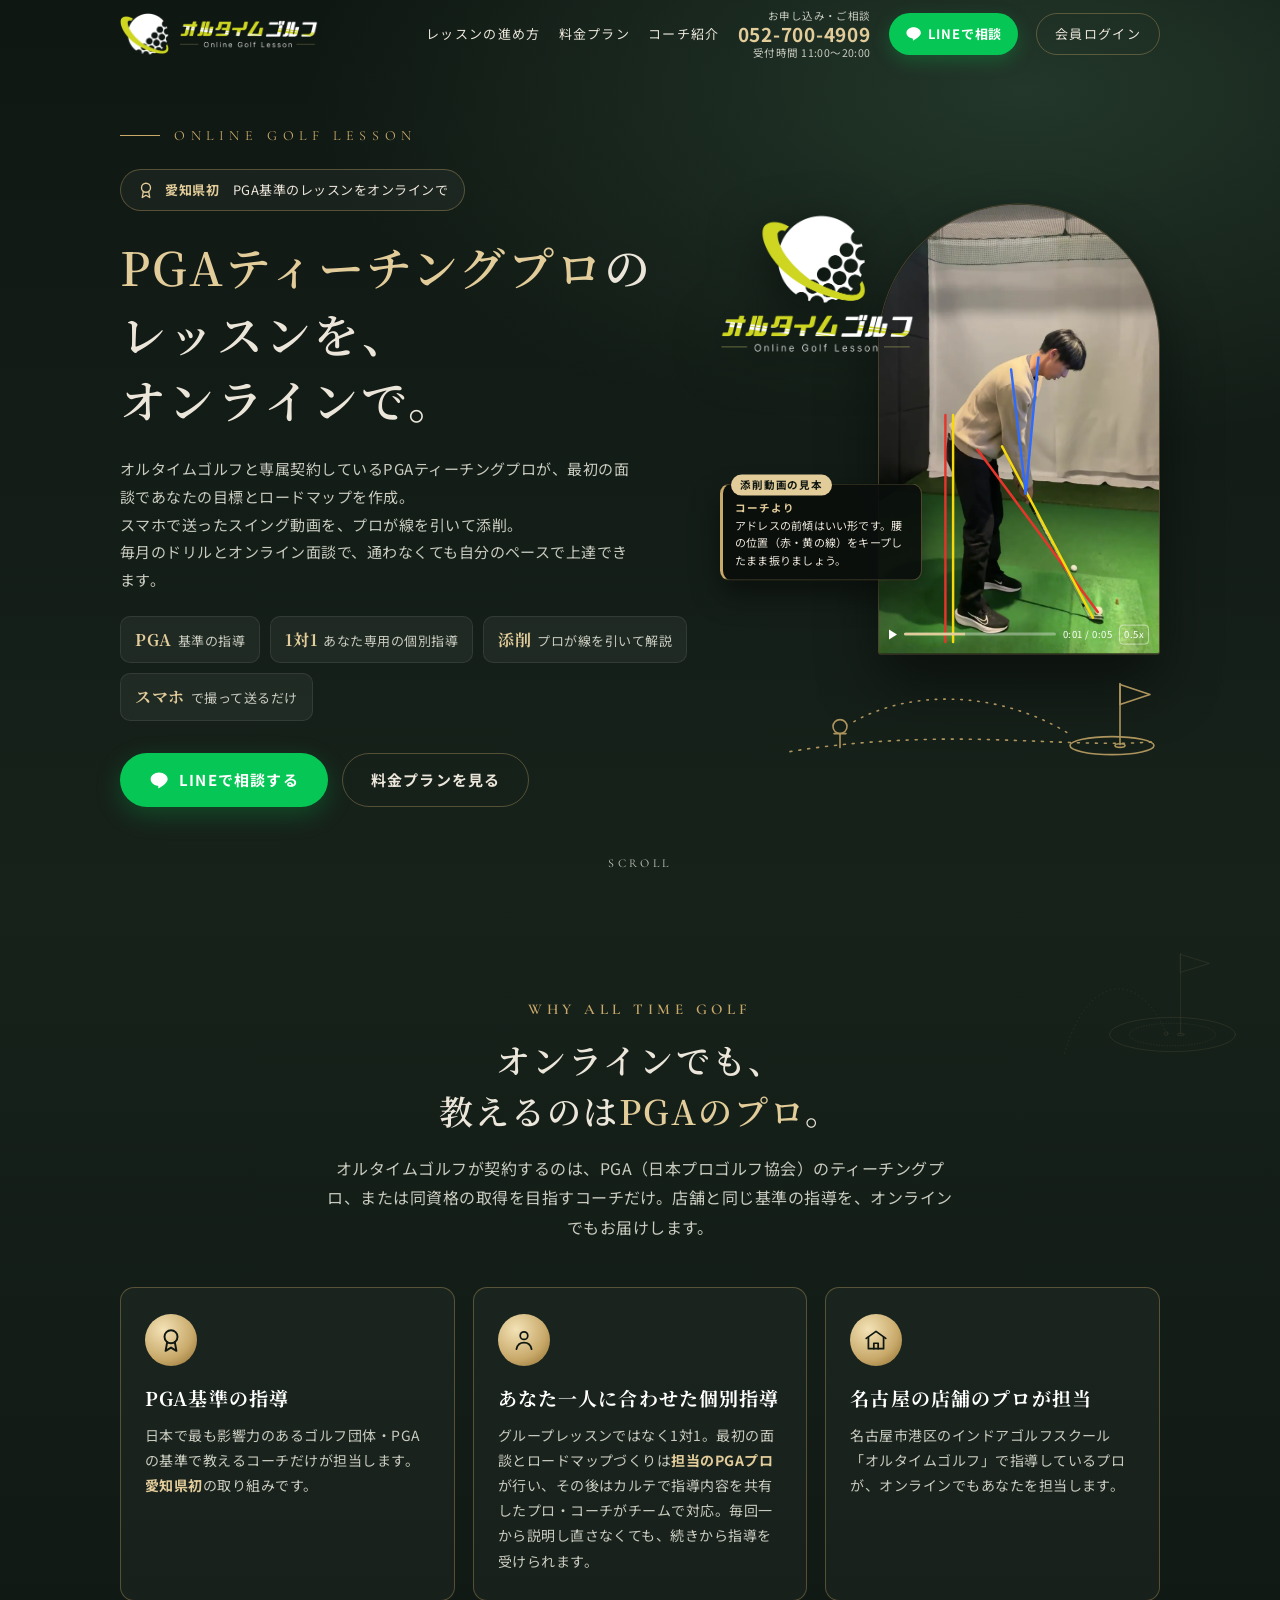
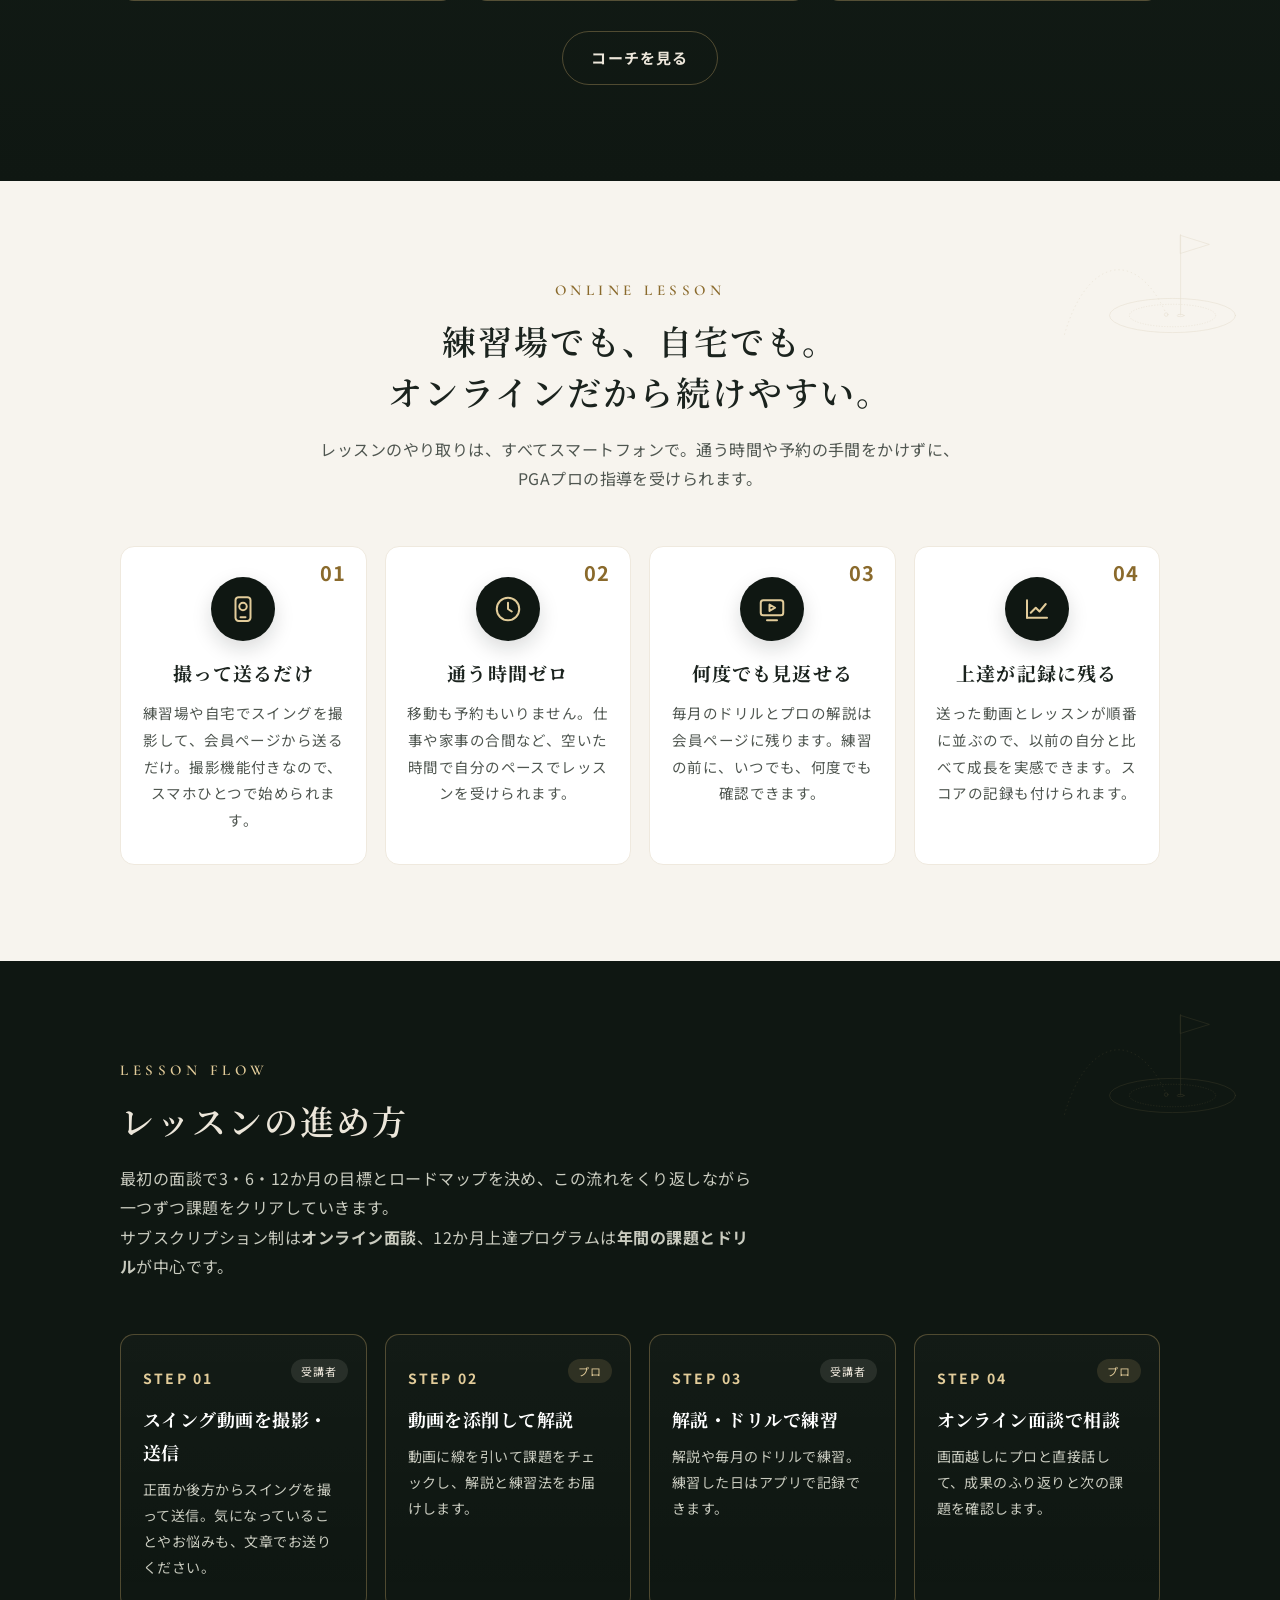
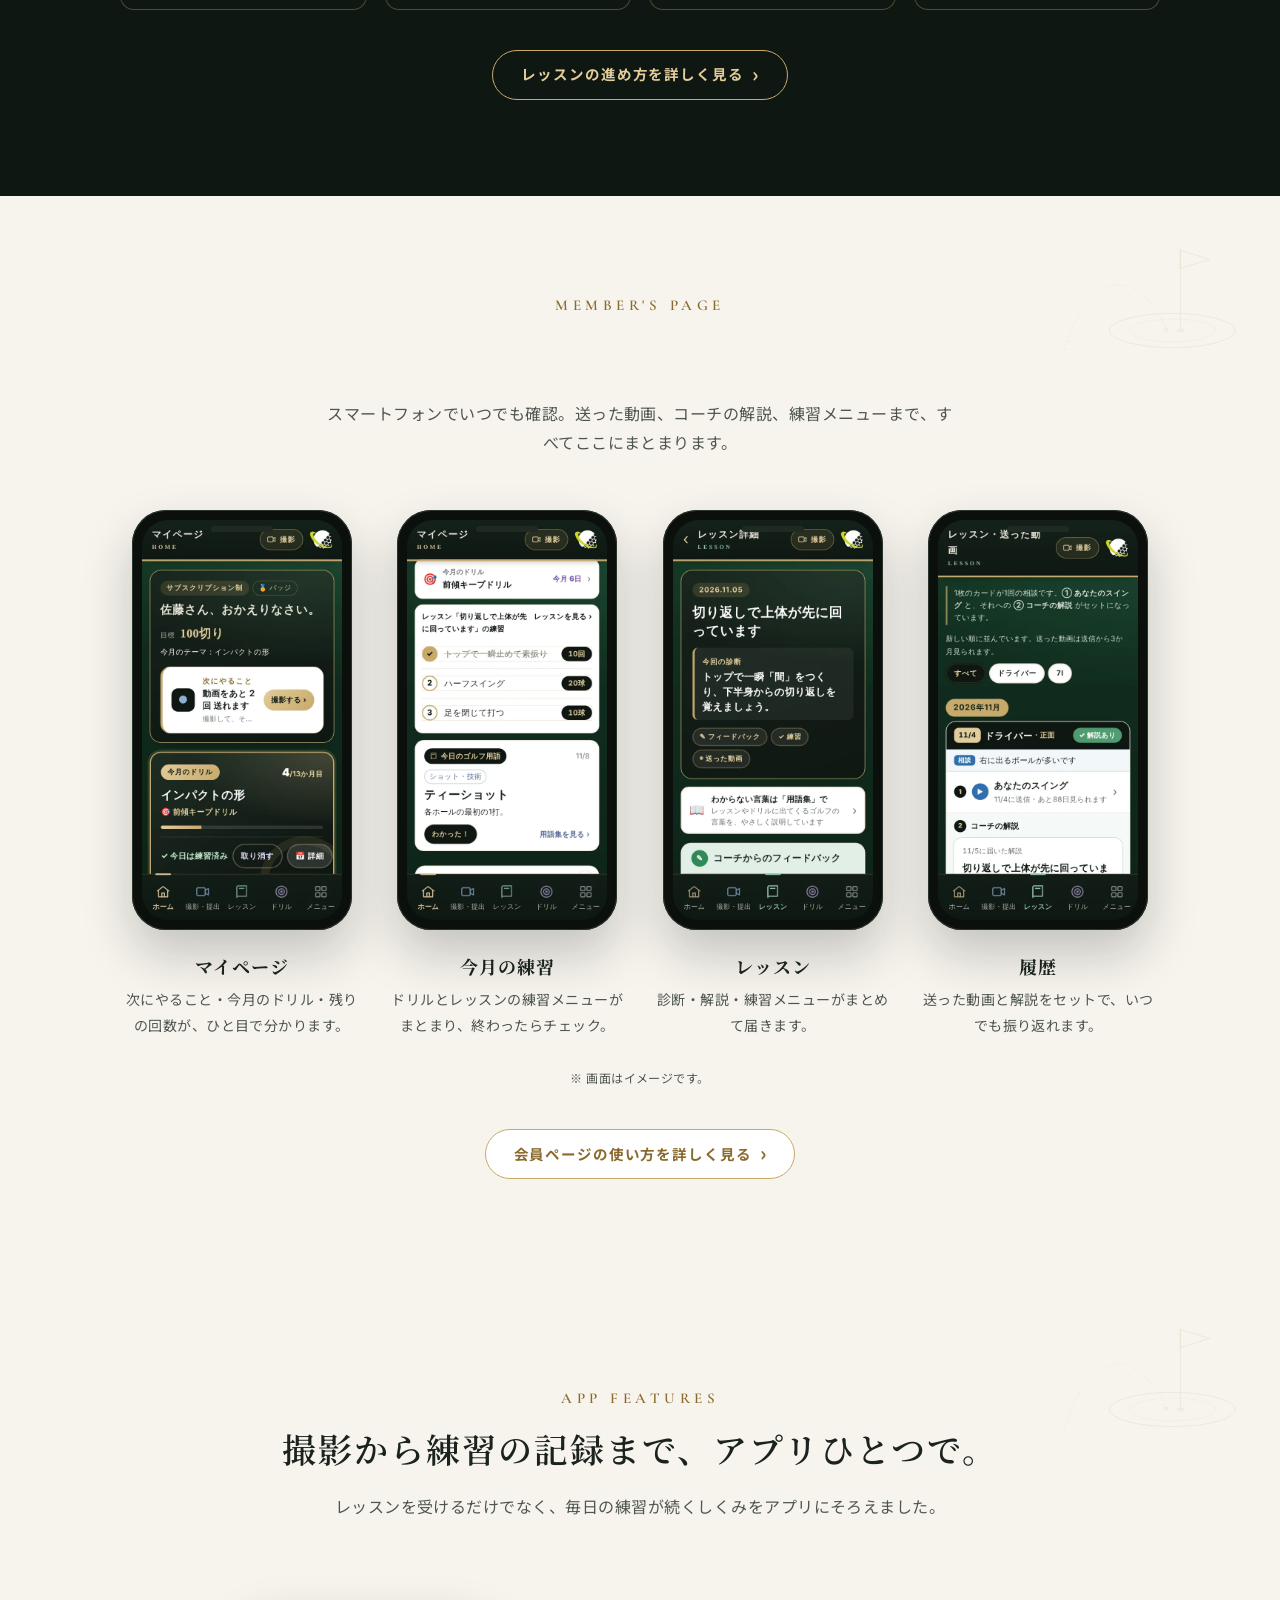
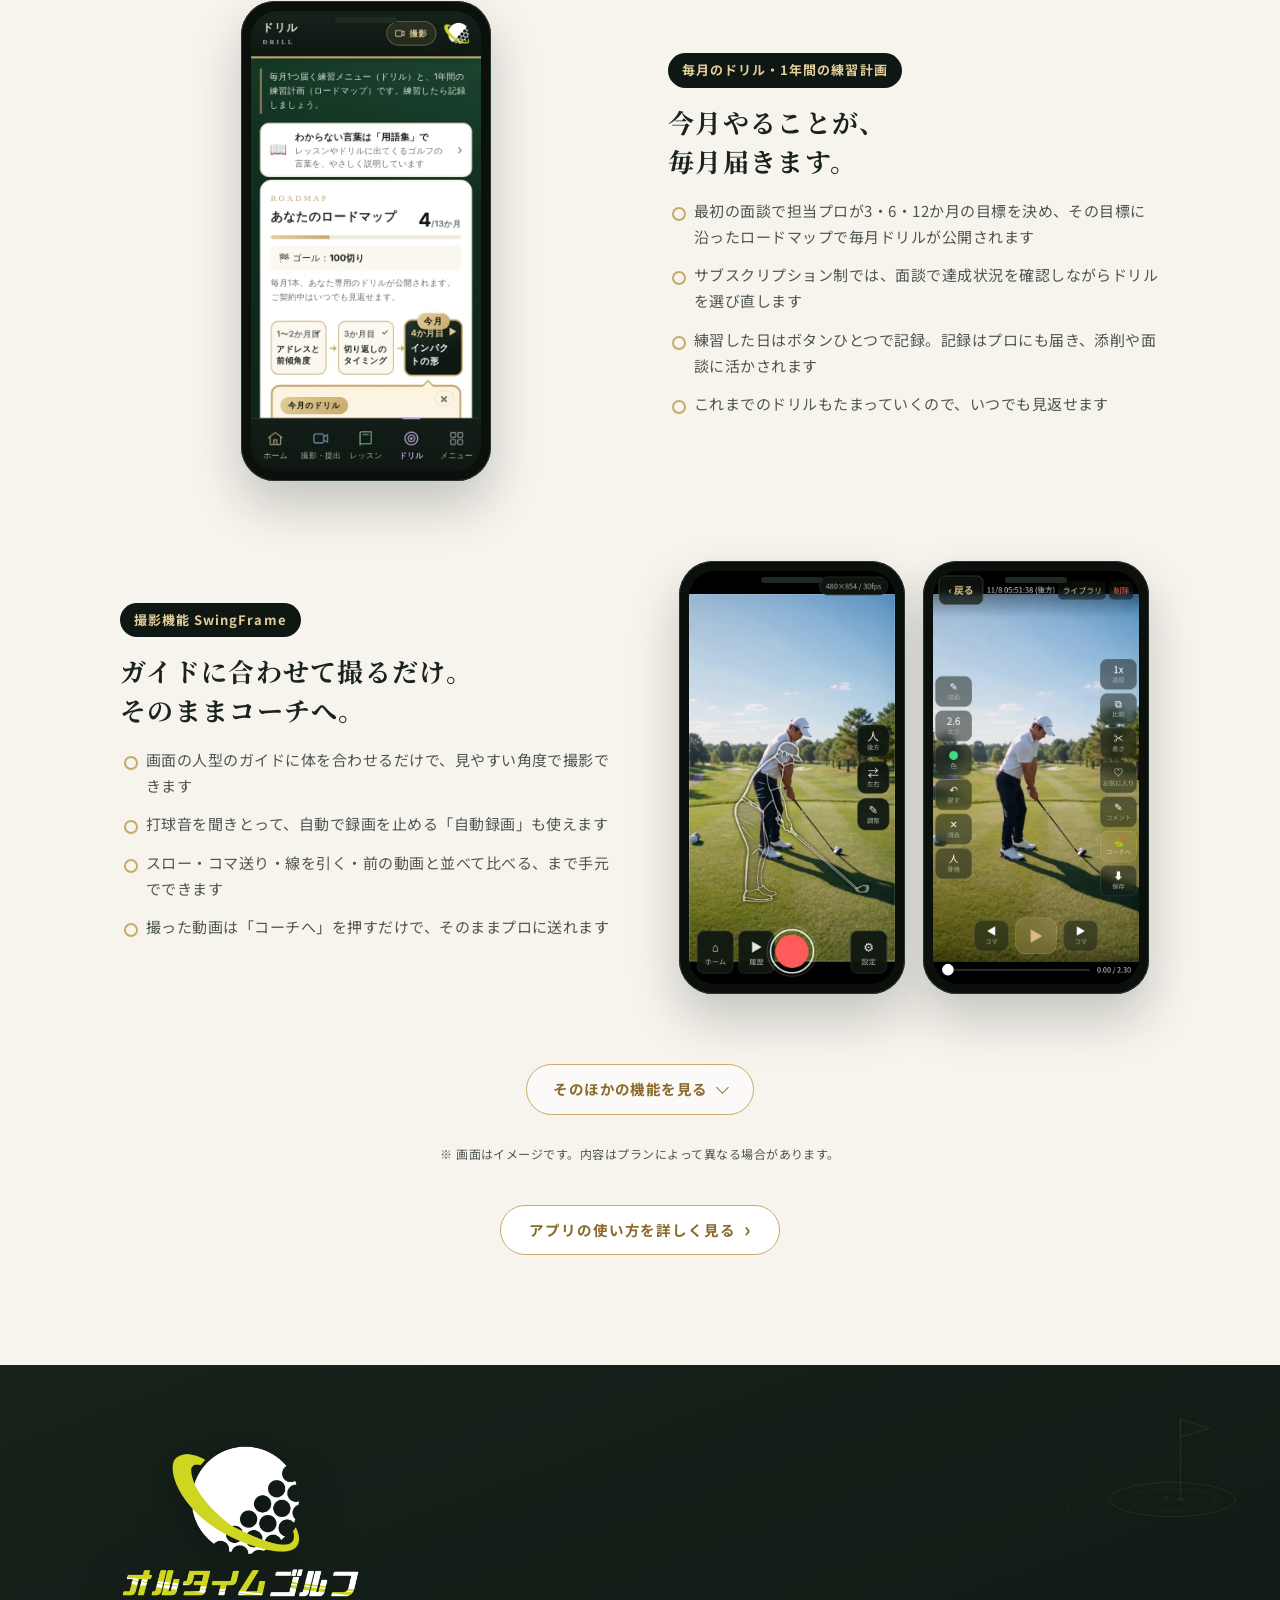
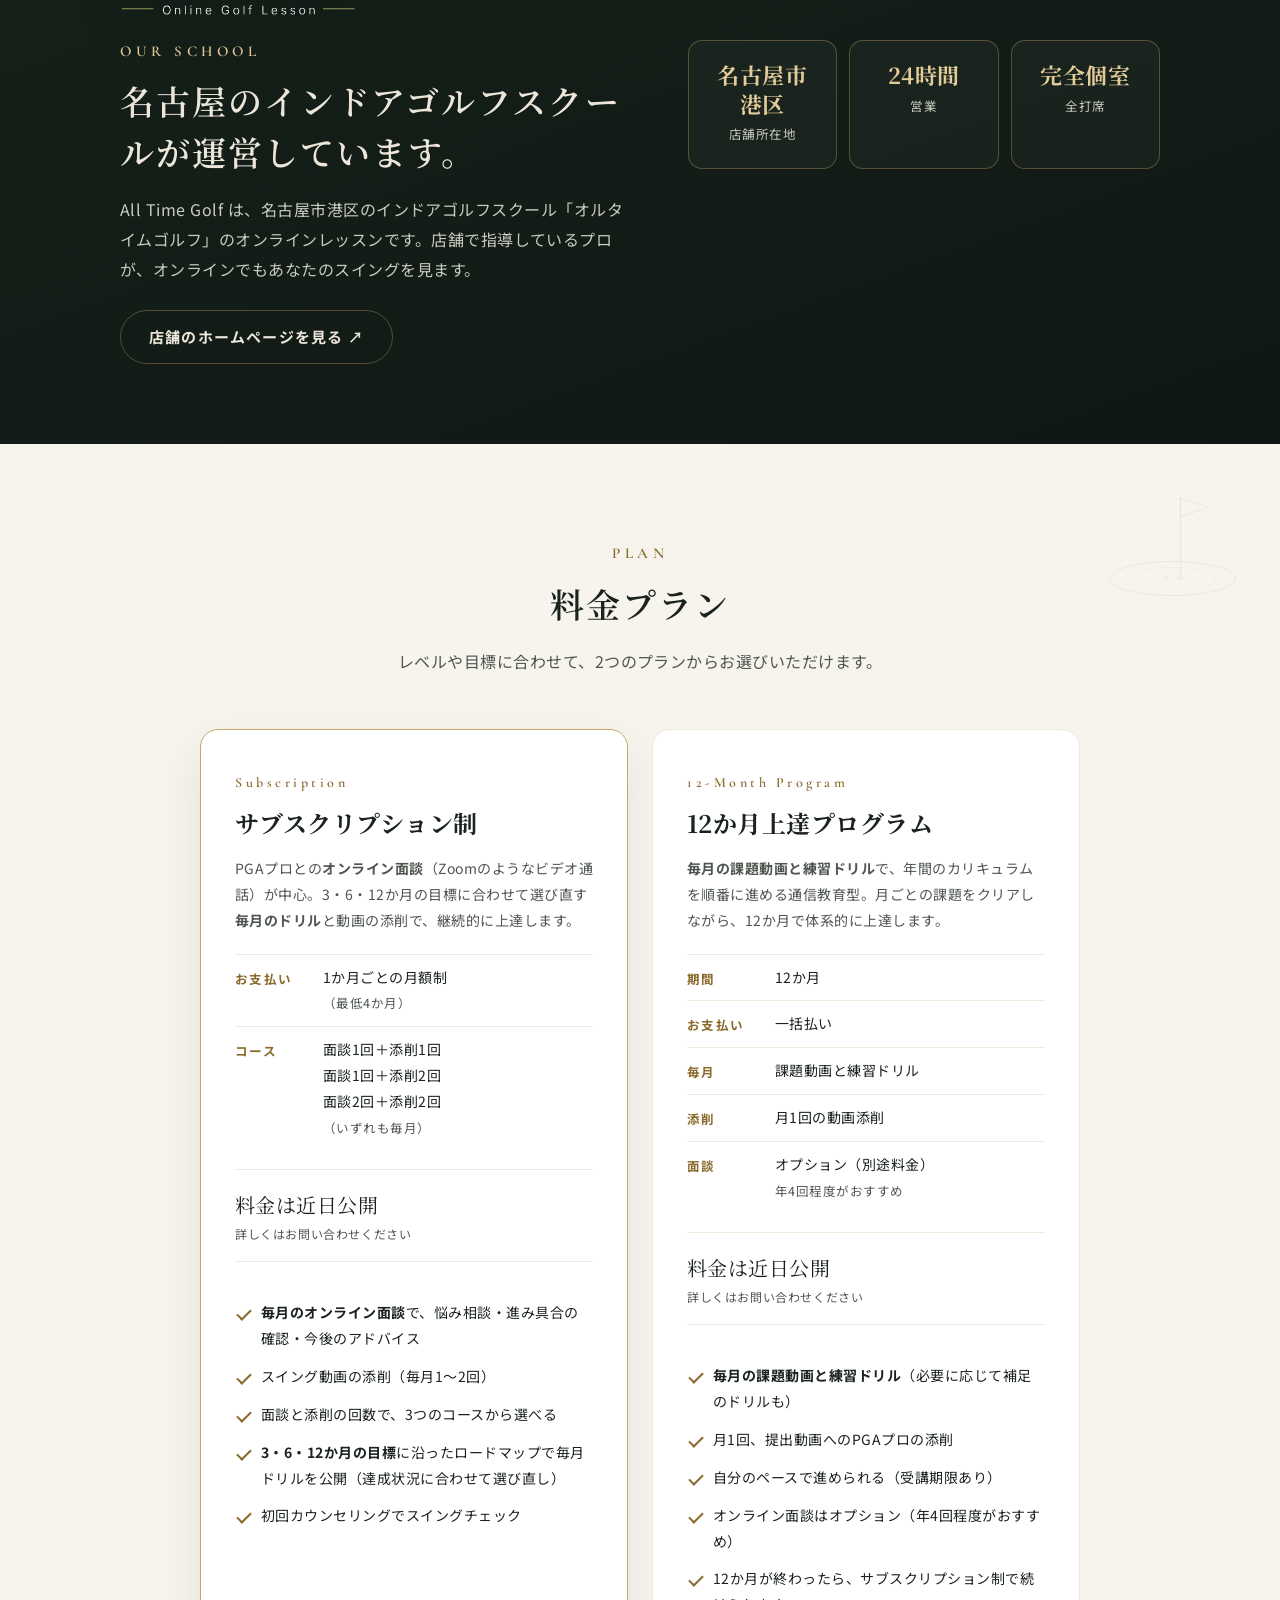
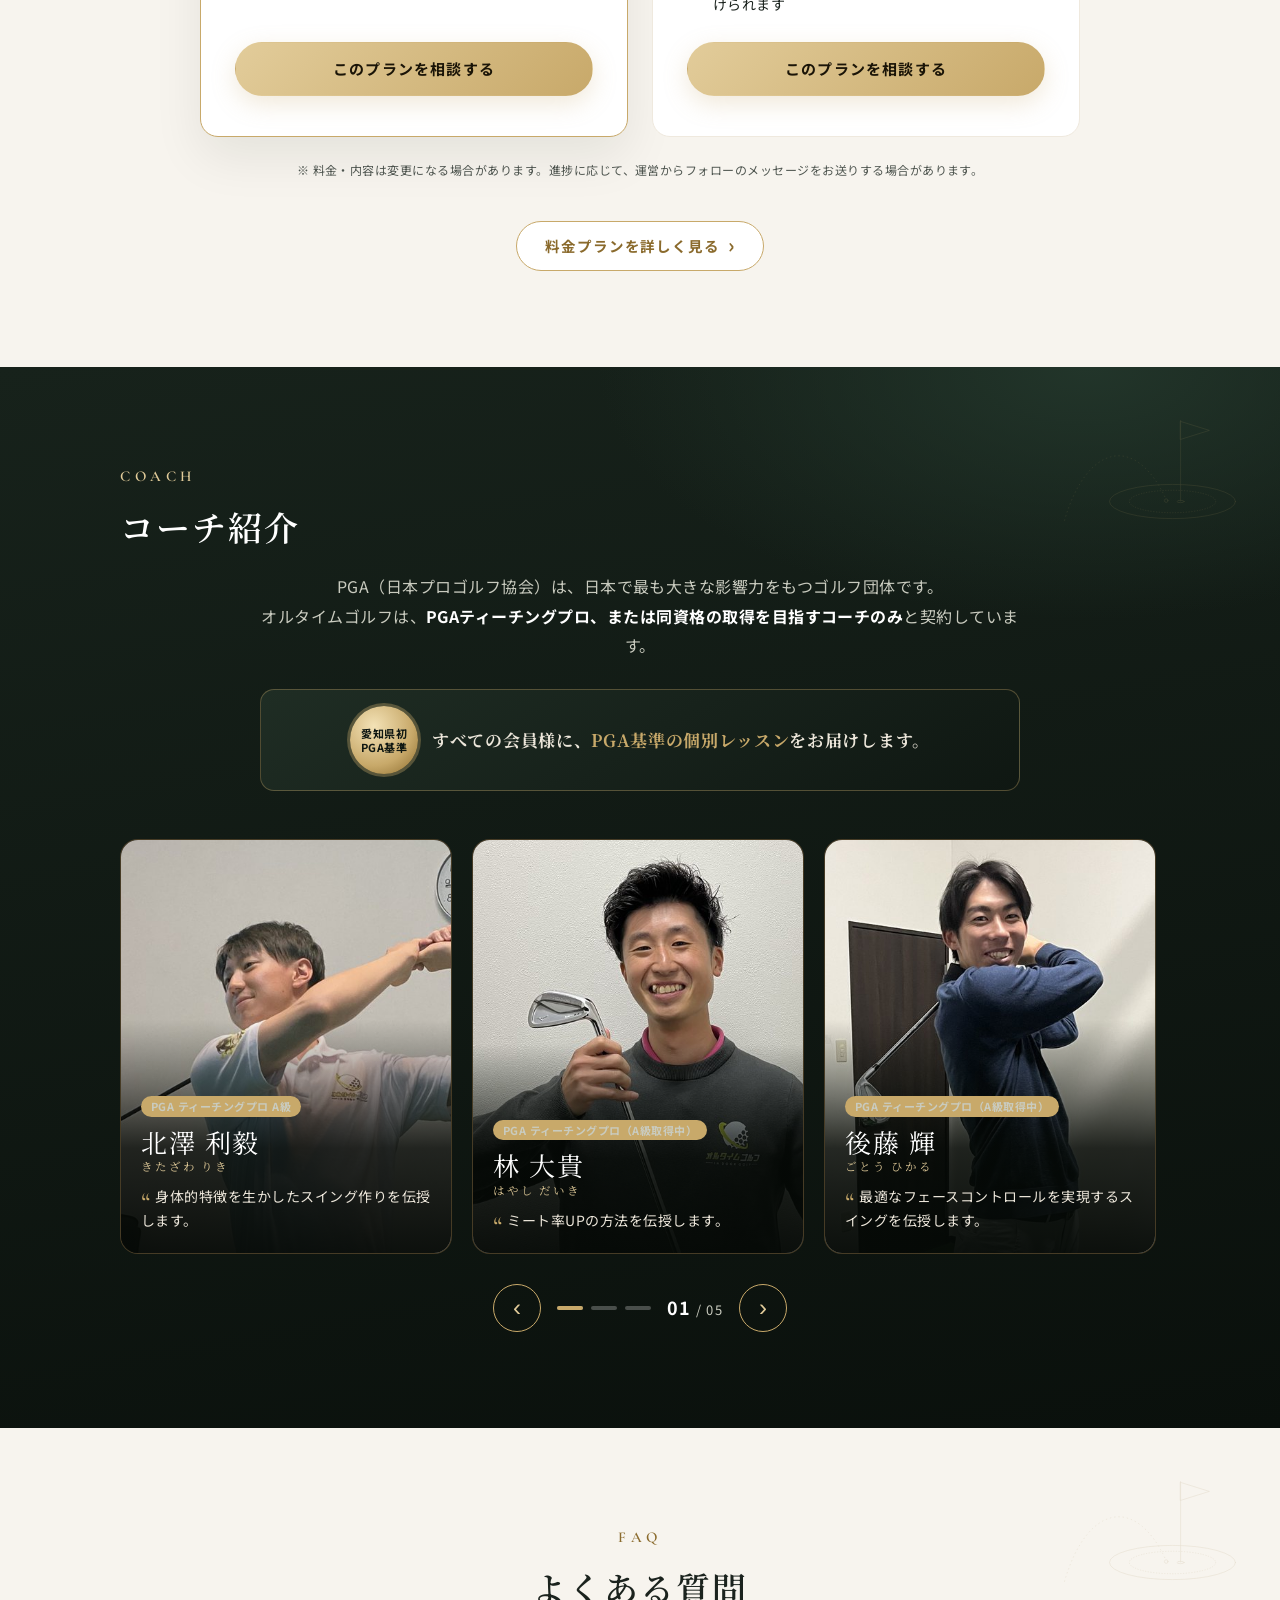
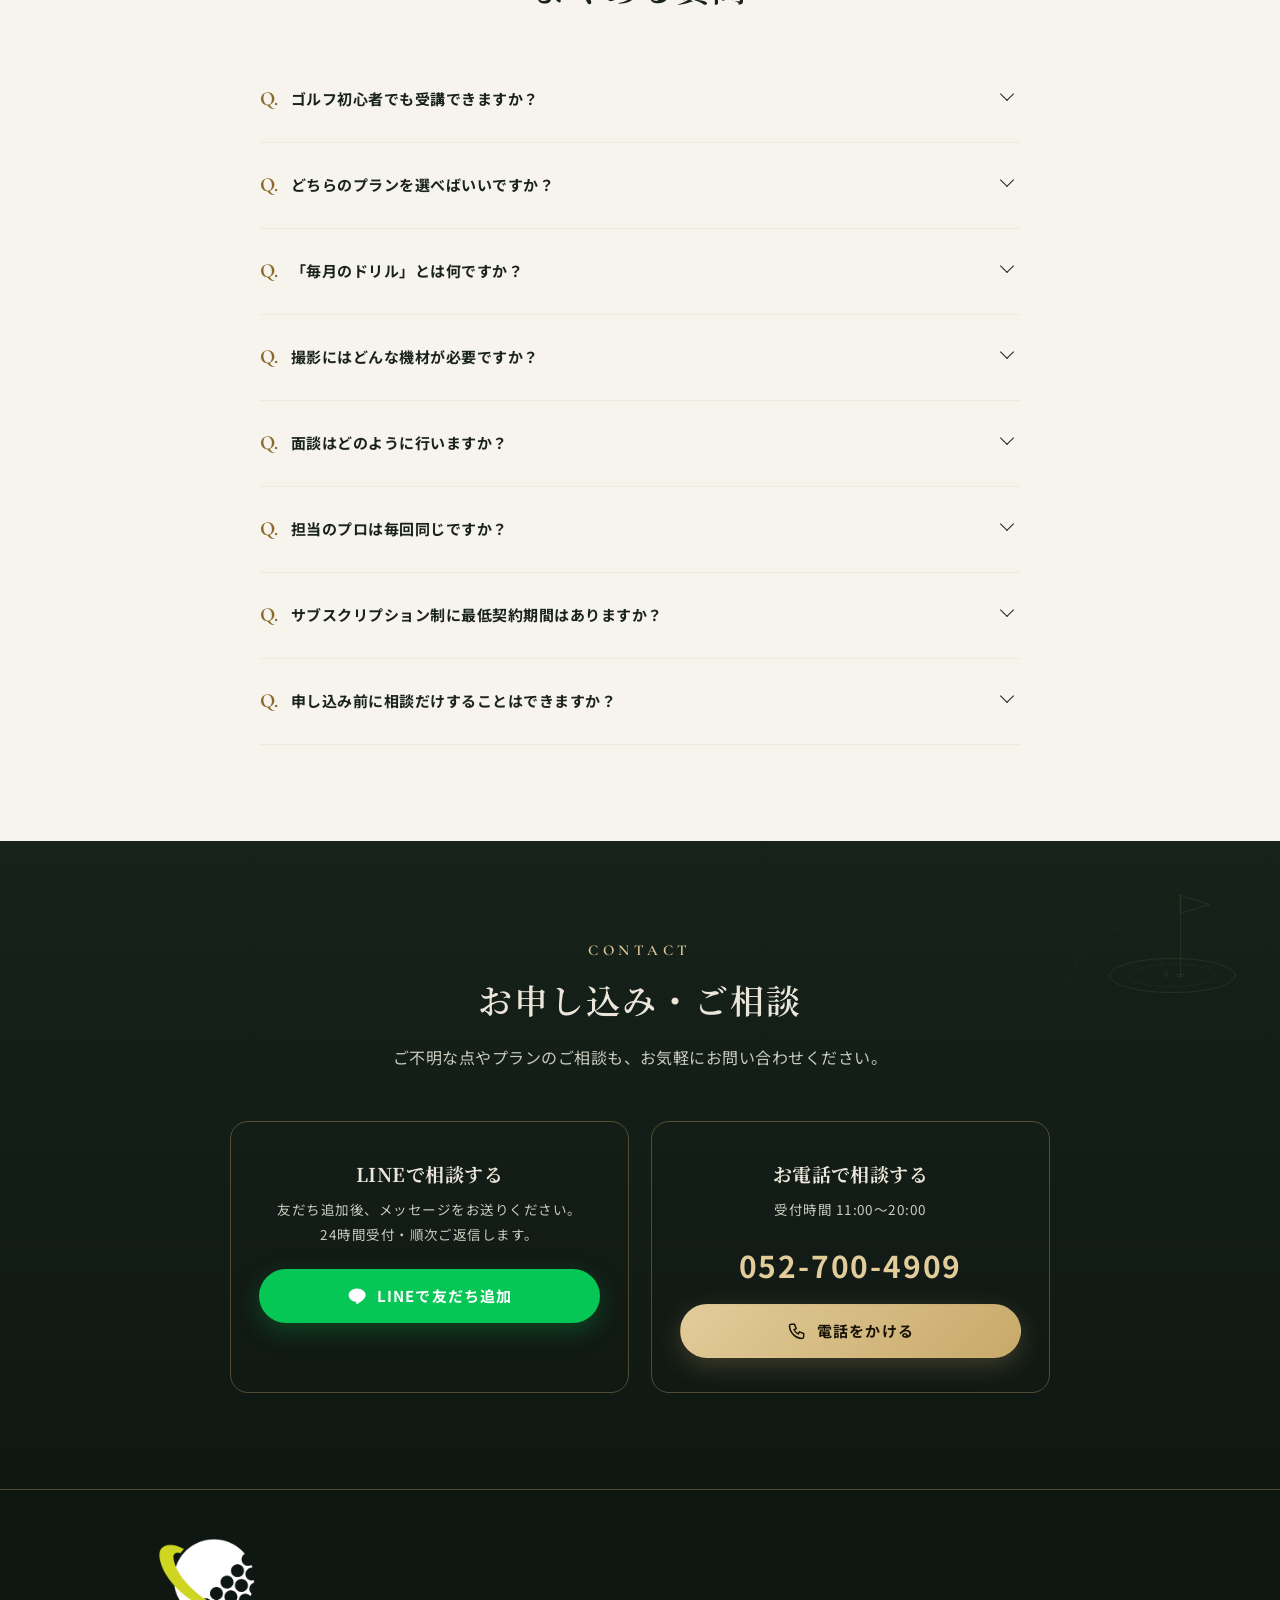
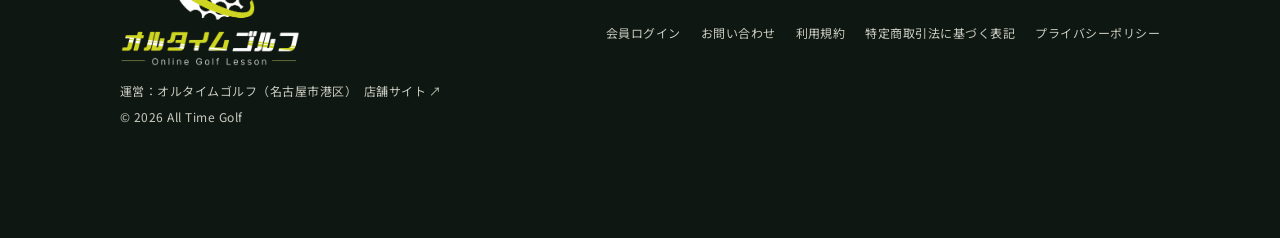
==== index.html @ e52e962e "送った動画のお気に入り（3つまで・自動削除しない）、プランの回数の設定画面、ホームページを検索結果に出さない設定 - お気に入り：送った動画の詳細から ☆／★。3つ埋まっているときは外す動画を選んで入" ====
<!doctype html>
<html lang="ja">
<head>
<meta charset="utf-8">
<meta name="viewport" content="width=device-width,initial-scale=1">
<!-- 正式公開までは検索結果に出さない（リンクを知っている人だけが見られる状態）。公開するときはこの行を消す -->
<meta name="robots" content="noindex,nofollow">
<title>All Time Golf（オルタイムゴルフ）｜オンラインゴルフレッスン</title>
<meta name="description" content="All Time Golf（オルタイムゴルフ）は、スマホで送ったスイング動画をPGAプロが添削。オンライン面談や毎月のドリルで上達できるオンラインゴルフレッスンです。">
<meta property="og:title" content="All Time Golf（オルタイムゴルフ）">
<meta property="og:description" content="PGAティーチングプロのレッスンを、オンラインで。愛知県初・PGA基準のオンラインゴルフレッスン。">
<meta property="og:image" content="assets/logo.png">
<link rel="icon" type="image/png" href="assets/logo-mark.png">
<meta property="og:type" content="website">
<meta name="theme-color" content="#0f1712">
<link rel="preconnect" href="https://fonts.googleapis.com">
<link rel="preconnect" href="https://fonts.gstatic.com" crossorigin>
<link href="https://fonts.googleapis.com/css2?family=Cormorant+Garamond:wght@500;600&family=Noto+Sans+JP:wght@400;500;700&family=Noto+Serif+JP:wght@500;600&display=swap" rel="stylesheet">
<link rel="stylesheet" href="assets/site.css">
</head>
<body>

<header class="header" id="header">
  <div class="wrap">
    <a href="#top" class="logo" aria-label="オルタイムゴルフ トップへ"><img class="mark" src="assets/logo-mark.png" width="200" height="170" alt=""><img class="word" src="assets/logo-word.png" width="640" height="129" alt="オルタイムゴルフ"></a>
    <nav class="nav" aria-label="メインメニュー">
      <a href="#flow">レッスンの進め方</a>
      <a href="#plan">料金プラン</a>
      <a href="#coach">コーチ紹介</a>
      <a class="h-tel" data-tel href="tel:0527004909"><small>お申し込み・ご相談</small><b data-tel-text>052-700-4909</b><small data-hours>受付時間 11:00〜20:00</small></a>
      <a class="h-line" data-line href="https://lin.ee/ssvLEAZ" target="_blank" rel="noopener"><svg viewBox="0 0 24 24" fill="currentColor" aria-hidden="true"><path d="M12 3C6.5 3 2 6.6 2 11c0 3.9 3.5 7.2 8.3 7.9.3.1.8.2.9.5.1.3.1.7 0 1l-.1.9c0 .3-.2 1 .9.5s6-3.5 8.2-6.1c1.5-1.6 2.2-3.2 2.2-4.8C22.4 6.6 17.9 3 12 3z"/></svg>LINEで相談</a>
      <a href="app/" class="login">会員ログイン</a>
      <button type="button" class="menu-btn" id="menuBtn" aria-expanded="false" aria-controls="drawer" aria-label="メニューを開く">
        <span></span><span></span><span></span>
      </button>
    </nav>
  </div>
</header>

<div class="drawer" id="drawer" aria-hidden="true">
  <nav class="drawer-inner" aria-label="目次">
    <ul class="drawer-links">
      <li><a href="#strength"><small>01</small>オルタイムゴルフの強み</a></li>
      <li><a href="#concept"><small>02</small>オンラインの特徴</a></li>
      <li><a href="#flow"><small>03</small>レッスンの進め方</a></li>
      <li><a href="#members"><small>04</small>会員ページ</a></li>
      <li><a href="#features"><small>05</small>アプリの機能</a></li>
      <li><a href="#school"><small>06</small>運営スクール</a></li>
      <li><a href="#plan"><small>07</small>料金プラン</a></li>
      <li><a href="#coach"><small>08</small>コーチ紹介</a></li>
      <li><a href="#faq"><small>09</small>よくある質問</a></li>
      <li><a href="#contact"><small>10</small>お申し込み・ご相談</a></li>
    </ul>
    <p class="drawer-sub">GUIDE</p>
    <ul class="drawer-links pages">
      <li><a href="lesson.html"><small>›</small>レッスンとアプリの使い方</a></li>
      <li><a href="plan.html"><small>›</small>料金プランの詳細</a></li>
    </ul>
    <div class="drawer-actions">
      <a class="btn btn-line" data-line href="https://lin.ee/ssvLEAZ" target="_blank" rel="noopener">LINEで相談する</a>
      <a class="btn btn-gold" data-tel href="tel:0527004909">電話する（11:00〜20:00）</a>
      <a class="btn btn-ghost" href="app/">会員ログイン</a>
    </div>
  </nav>
</div>

<main id="top">
  <!-- ヒーロー -->
  <section class="hero">
    <div class="hero-visual">
      <figure class="hv-card">
        <img src="assets/sample-swing.webp" width="800" height="1280" alt="添削動画の見本。後方から撮ったアドレスの写真に、腰の位置・シャフトとボールの線・腕の形を示す赤・黄・青の線が引かれている">
        <svg class="hv-lines" viewBox="0 0 800 1280" aria-hidden="true" fill="none" stroke-width="7" stroke-linecap="round">
          <line x1="190" y1="600" x2="190" y2="1250" stroke="#e8352b"/>
          <line x1="212" y1="600" x2="212" y2="1250" stroke="#f5d90a"/>
          <line x1="626" y1="1164" x2="282" y2="700" stroke="#e8352b"/>
          <line x1="612" y1="1180" x2="352" y2="690" stroke="#f5d90a"/>
          <line x1="378" y1="470" x2="420" y2="826" stroke="#2f6bff"/>
          <line x1="456" y1="436" x2="420" y2="826" stroke="#2f6bff"/>
        </svg>
        <div class="hv-bar" aria-hidden="true"><i class="hv-play"></i><span class="hv-track"><span></span></span><span class="hv-time">0:01 / 0:05</span><span class="hv-speed">0.5x</span></div>
      </figure>
      <div class="hv-note"><span class="hv-tag">添削動画の見本</span><b>コーチより</b>アドレスの前傾はいい形です。腰の位置（赤・黄の線）をキープしたまま振りましょう。</div>
      <img class="hv-logo" src="assets/logo.png" width="880" height="626" alt="オルタイムゴルフ Online Golf Lesson">
      <svg class="hv-art" viewBox="0 0 440 560" aria-hidden="true" fill="none" stroke="currentColor" stroke-width="1.6" stroke-linecap="round" stroke-linejoin="round">
        <path d="M70 548c60-10 130-14 200-12s120 6 166 2" stroke-dasharray="2 7"/>
        <path d="M120 544v-14M114 530h12"/><circle cx="120" cy="523" r="7"/>
        <path d="M134 518C190 486 280 486 352 532" stroke-dasharray="1.5 7"/>
        <ellipse cx="392" cy="542" rx="42" ry="9"/><ellipse cx="400" cy="542" rx="5" ry="1.8"/>
        <path d="M400 541V480"/><path d="M400 481l30 10-30 10z"/>
      </svg>
    </div>
    <div class="wrap">
      <div class="brand-line">ONLINE GOLF LESSON</div>
      <p class="operated"><svg viewBox="0 0 24 24" fill="none" stroke="currentColor" stroke-width="1.8" stroke-linecap="round" stroke-linejoin="round" aria-hidden="true"><circle cx="12" cy="9" r="6"/><path d="M8.5 13.8 7 22l5-3 5 3-1.5-8.2"/></svg><span><b>愛知県初</b>　PGA基準のレッスンをオンラインで</span></p>
      <h1><em>PGAティーチングプロ</em>の<br>レッスンを、<br>オンラインで。</h1>
      <p>オルタイムゴルフと専属契約しているPGAティーチングプロが、最初の面談であなたの目標とロードマップを作成。<br>スマホで送ったスイング動画を、プロが線を引いて添削。<br>毎月のドリルとオンライン面談で、通わなくても自分のペースで上達できます。</p>
      <ul class="hero-points">
        <li><b>PGA</b><span>基準の指導</span></li>
        <li><b>1対1</b><span>あなた専用の個別指導</span></li>
        <li><b>添削</b><span>プロが線を引いて解説</span></li>
        <li><b>スマホ</b><span>で撮って送るだけ</span></li>
      </ul>
      <div class="actions">
        <a class="btn btn-line" data-line href="https://lin.ee/ssvLEAZ" target="_blank" rel="noopener">
          <svg viewBox="0 0 24 24" fill="currentColor" aria-hidden="true"><path d="M12 3C6.5 3 2 6.6 2 11c0 3.9 3.5 7.2 8.3 7.9.3.1.8.2.9.5.1.3.1.7 0 1l-.1.9c0 .3-.2 1 .9.5s6-3.5 8.2-6.1c1.5-1.6 2.2-3.2 2.2-4.8C22.4 6.6 17.9 3 12 3z"/></svg>
          LINEで相談する
        </a>
        <a class="btn btn-ghost" href="#plan">料金プランを見る</a>
      </div>
    </div>
    <a class="scroll-cue" href="#strength">SCROLL</a>
  </section>

  <!-- 強み -->
  <section class="strength" id="strength">
    <div class="wrap">
      <div class="center">
        <p class="eyebrow reveal">Why All Time Golf</p>
        <h2 class="h2 reveal">オンラインでも、<br>教えるのは<em>PGAのプロ</em>。</h2>
        <p class="lead reveal">オルタイムゴルフが契約するのは、PGA（日本プロゴルフ協会）のティーチングプロ、または同資格の取得を目指すコーチだけ。店舗と同じ基準の指導を、オンラインでもお届けします。</p>
      </div>
      <div class="strengths">
        <div class="strength-item reveal"><span class="s-ic"><svg viewBox="0 0 24 24" fill="none" stroke="currentColor" stroke-width="1.8" stroke-linecap="round" stroke-linejoin="round" aria-hidden="true"><circle cx="12" cy="9" r="6"/><path d="M8.5 13.8 7 22l5-3 5 3-1.5-8.2"/></svg></span><b>PGA基準の指導</b><p>日本で最も影響力のあるゴルフ団体・PGAの基準で教えるコーチだけが担当します。<em>愛知県初</em>の取り組みです。</p></div>
        <div class="strength-item reveal"><span class="s-ic"><svg viewBox="0 0 24 24" fill="none" stroke="currentColor" stroke-width="1.6" stroke-linecap="round" stroke-linejoin="round" aria-hidden="true"><circle cx="12" cy="8" r="3.5"/><path d="M5 20.5c.8-3.8 3.6-6 7-6s6.2 2.2 7 6"/></svg></span><b>あなた一人に合わせた個別指導</b><p>グループレッスンではなく1対1。最初の面談とロードマップづくりは<em>担当のPGAプロ</em>が行い、その後はカルテで指導内容を共有したプロ・コーチがチームで対応。毎回一から説明し直さなくても、続きから指導を受けられます。</p></div>
        <div class="strength-item reveal"><span class="s-ic"><svg viewBox="0 0 24 24" fill="none" stroke="currentColor" stroke-width="1.6" stroke-linecap="round" stroke-linejoin="round" aria-hidden="true"><path d="M3 10.5 12 4l9 6.5"/><path d="M5 9.5V20h14V9.5"/><path d="M10 20v-5h4v5"/></svg></span><b>名古屋の店舗のプロが担当</b><p>名古屋市港区のインドアゴルフスクール「オルタイムゴルフ」で指導しているプロが、オンラインでもあなたを担当します。</p></div>
      </div>
      <p class="center reveal" style="margin:30px 0 0"><a class="btn btn-ghost" href="#coach">コーチを見る</a></p>
    </div>
  </section>

  <!-- 特徴（オンラインの良さ） -->
  <section class="concept" id="concept">
    <div class="wrap center">
      <p class="eyebrow reveal">Online Lesson</p>
      <h2 class="h2 reveal">練習場でも、自宅でも。<br>オンラインだから続けやすい。</h2>
      <p class="lead reveal">レッスンのやり取りは、すべてスマートフォンで。通う時間や予約の手間をかけずに、PGAプロの指導を受けられます。</p>
      <div class="features four">
        <div class="feature reveal"><div class="num">01</div><div class="ico"><svg viewBox="0 0 24 24" fill="none" stroke="currentColor" stroke-width="1.6" stroke-linecap="round" stroke-linejoin="round" aria-hidden="true"><rect x="6" y="2.5" width="12" height="19" rx="2.5"/><circle cx="12" cy="10" r="3"/><path d="M10 18.5h4"/></svg></div><h3>撮って送るだけ</h3><p>練習場や自宅でスイングを撮影して、会員ページから送るだけ。撮影機能付きなので、スマホひとつで始められます。</p></div>
        <div class="feature reveal"><div class="num">02</div><div class="ico"><svg viewBox="0 0 24 24" fill="none" stroke="currentColor" stroke-width="1.6" stroke-linecap="round" stroke-linejoin="round" aria-hidden="true"><circle cx="12" cy="12" r="9"/><path d="M12 7v5l3 2"/></svg></div><h3>通う時間ゼロ</h3><p>移動も予約もいりません。仕事や家事の合間など、空いた時間で自分のペースでレッスンを受けられます。</p></div>
        <div class="feature reveal"><div class="num">03</div><div class="ico"><svg viewBox="0 0 24 24" fill="none" stroke="currentColor" stroke-width="1.6" stroke-linecap="round" stroke-linejoin="round" aria-hidden="true"><rect x="3" y="5" width="18" height="12" rx="2"/><path d="M10 8.5v5l4.5-2.5z"/><path d="M8 21h8"/></svg></div><h3>何度でも見返せる</h3><p>毎月のドリルとプロの解説は会員ページに残ります。練習の前に、いつでも、何度でも確認できます。</p></div>
        <div class="feature reveal"><div class="num">04</div><div class="ico"><svg viewBox="0 0 24 24" fill="none" stroke="currentColor" stroke-width="1.6" stroke-linecap="round" stroke-linejoin="round" aria-hidden="true"><path d="M4 19V5"/><path d="M4 19h16"/><path d="m7 15 4-4 3 3 5-6"/></svg></div><h3>上達が記録に残る</h3><p>送った動画とレッスンが順番に並ぶので、以前の自分と比べて成長を実感できます。スコアの記録も付けられます。</p></div>
      </div>
    </div>
  </section>

  <!-- レッスンの流れ -->
  <section class="flow" id="flow">
    <div class="wrap">
      <p class="eyebrow reveal">Lesson Flow</p>
      <h2 class="h2 reveal">レッスンの進め方</h2>
      <p class="lead reveal">最初の面談で3・6・12か月の目標とロードマップを決め、この流れをくり返しながら一つずつ課題をクリアしていきます。<br>サブスクリプション制は<b>オンライン面談</b>、12か月上達プログラムは<b>年間の課題とドリル</b>が中心です。</p>
      <ol class="steps">
        <li class="step reveal"><span class="who you">受講者</span><h3>スイング動画を撮影・送信</h3><p>正面か後方からスイングを撮って送信。気になっていることやお悩みも、文章でお送りください。</p></li>
        <li class="step reveal"><span class="who coach">プロ</span><h3>動画を添削して解説</h3><p>動画に線を引いて課題をチェックし、解説と練習法をお届けします。</p></li>
        <li class="step reveal"><span class="who you">受講者</span><h3>解説・ドリルで練習</h3><p>解説や毎月のドリルで練習。練習した日はアプリで記録できます。</p></li>
        <li class="step reveal"><span class="who coach">プロ</span><h3>オンライン面談で相談</h3><p>画面越しにプロと直接話して、成果のふり返りと次の課題を確認します。</p></li>
      </ol>
      <p class="more reveal"><a class="more-link" href="lesson.html">レッスンの進め方を詳しく見る</a></p>
    </div>
  </section>

  <!-- 会員ページ -->
  <section class="members-preview" id="members">
    <div class="wrap center">
      <p class="eyebrow reveal">Member's Page</p>
      <h2 class="h2 reveal">レッスンは、専用の会員ページに届きます。</h2>
      <p class="lead reveal">スマートフォンでいつでも確認。送った動画、コーチの解説、練習メニューまで、すべてここにまとまります。</p>
      <div class="screens four">
        <figure class="screen">
          <div class="phone"><img src="assets/screens/home.webp" width="540" height="1080" loading="lazy" alt="マイページの画面。次にやること、目標、今月のドリルと練習の記録ボタンが表示されている"></div>
          <figcaption><b>マイページ</b><span>次にやること・今月のドリル・残りの回数が、ひと目で分かります。</span></figcaption>
        </figure>
        <figure class="screen">
          <div class="phone"><img src="assets/screens/practice.webp" width="540" height="1080" loading="lazy" alt="今月の練習の画面。今月のドリルとレッスンの練習メニューがチェックリストで並んでいる"></div>
          <figcaption><b>今月の練習</b><span>ドリルとレッスンの練習メニューがまとまり、終わったらチェック。</span></figcaption>
        </figure>
        <figure class="screen">
          <div class="phone"><img src="assets/screens/lesson.webp" width="540" height="1080" loading="lazy" alt="レッスン詳細の画面。今回の診断と、フィードバック・練習・送った動画へのボタンが表示されている"></div>
          <figcaption><b>レッスン</b><span>診断・解説・練習メニューがまとめて届きます。</span></figcaption>
        </figure>
        <figure class="screen">
          <div class="phone"><img src="assets/screens/history.webp" width="540" height="1080" loading="lazy" alt="レッスンと送った動画の画面。送った動画とその解説が月ごとに並んでいる"></div>
          <figcaption><b>履歴</b><span>送った動画と解説をセットで、いつでも振り返れます。</span></figcaption>
        </figure>
      </div>
      <p class="screens-note">※ 画面はイメージです。</p>
      <p class="more reveal"><a class="more-link" href="lesson.html#lesson-flow">会員ページの使い方を詳しく見る</a></p>
    </div>
  </section>

  <!-- アプリの機能 -->
  <section class="app-features" id="features">
    <div class="wrap">
      <div class="center">
        <p class="eyebrow reveal">App Features</p>
        <h2 class="h2 reveal">撮影から練習の記録まで、<br class="sp">アプリひとつで。</h2>
        <p class="lead reveal">レッスンを受けるだけでなく、毎日の練習が続くしくみをアプリにそろえました。</p>
      </div>

      <div class="af-row reveal">
        <div class="af-shots">
          <div class="phone"><img src="assets/screens/drills.webp" width="540" height="1080" loading="lazy" alt="ドリルの画面。1年間のロードマップと、今月のドリルが表示されている"></div>
        </div>
        <div class="af-text">
          <p class="af-tag">毎月のドリル・1年間の練習計画</p>
          <h3>今月やることが、<br>毎月届きます。</h3>
          <ul class="af-list">
            <li>最初の面談で担当プロが3・6・12か月の目標を決め、その目標に沿ったロードマップで毎月ドリルが公開されます</li>
            <li>サブスクリプション制では、面談で達成状況を確認しながらドリルを選び直します</li>
                        <li>練習した日はボタンひとつで記録。記録はプロにも届き、添削や面談に活かされます</li>
            <li>これまでのドリルもたまっていくので、いつでも見返せます</li>
          </ul>
        </div>
      </div>


      <div class="af-row rev reveal">
        <div class="af-shots">
          <div class="phone"><img src="assets/screens/swingframe.webp" width="540" height="1080" loading="lazy" alt="撮影機能 SwingFrame の撮影画面。人型のガイドに体を合わせて撮影できる"></div>
          <div class="phone"><img src="assets/screens/swingframe-review.webp" width="540" height="1080" loading="lazy" alt="SwingFrame の再生画面。線を引く・速度・比較・コーチへ送るボタンが並んでいる"></div>
        </div>
        <div class="af-text">
          <p class="af-tag">撮影機能 SwingFrame</p>
          <h3>ガイドに合わせて撮るだけ。<br>そのままコーチへ。</h3>
          <ul class="af-list">
            <li>画面の人型のガイドに体を合わせるだけで、見やすい角度で撮影できます</li>
            <li>打球音を聞きとって、自動で録画を止める「自動録画」も使えます</li>
            <li>スロー・コマ送り・線を引く・前の動画と並べて比べる、まで手元でできます</li>
            <li>撮った動画は「コーチへ」を押すだけで、そのままプロに送れます</li>
          </ul>
        </div>
      </div>

      <details class="fold af-fold"><summary class="fold-btn"><span class="fo">そのほかの機能を見る</span><span class="fc">閉じる</span></summary>
      <div class="af-row reveal">
        <div class="af-shots">
          <div class="phone"><img src="assets/screens/calendar.webp" width="540" height="1080" loading="lazy" alt="練習した日のカレンダー。練習した日に印がつき、1か月の練習日数が表示されている"></div>
        </div>
        <div class="af-text">
          <p class="af-tag">練習の記録</p>
          <h3>練習した日が、<br>ひと目で分かる。</h3>
          <ul class="af-list">
            <li>練習したらボタンを押すだけ。カレンダーで1か月分の練習日を確かめられます</li>
            <li>付け忘れた日も、あとから記録できます</li>
            <li>練習の記録はコーチにも届くので、面談やレッスンで活かされます</li>
          </ul>
        </div>
      </div>

      <div class="features four af-more">
        <div class="feature reveal">
          <div class="ico"><svg viewBox="0 0 24 24" fill="none" stroke="currentColor" stroke-width="1.6" stroke-linecap="round" stroke-linejoin="round"><rect x="3" y="5" width="18" height="16" rx="2"/><path d="M16 3v4M8 3v4M3 10h18"/></svg></div>
          <h3>オンライン面談</h3>
          <p>プロとビデオ通話で直接相談。日程はLINEで予約できます（プランにより回数が異なります）。</p>
        </div>
        <div class="feature reveal">
          <div class="ico"><svg viewBox="0 0 24 24" fill="none" stroke="currentColor" stroke-width="1.6" stroke-linecap="round" stroke-linejoin="round"><path d="M4 19.5A2.5 2.5 0 0 1 6.5 17H20"/><path d="M6.5 2H20v20H6.5A2.5 2.5 0 0 1 4 19.5v-15A2.5 2.5 0 0 1 6.5 2z"/></svg></div>
          <h3>用語集</h3>
          <p>レッスンに出てくるゴルフの言葉を、やさしく解説。ルールやマナー、安全のことも調べられます。</p>
        </div>
        <div class="feature reveal">
          <div class="ico"><svg viewBox="0 0 24 24" fill="none" stroke="currentColor" stroke-width="1.6" stroke-linecap="round" stroke-linejoin="round"><path d="M12 20h9"/><path d="M16.5 3.5a2.1 2.1 0 0 1 3 3L7 19l-4 1 1-4z"/></svg></div>
          <h3>メモ</h3>
          <p>練習で気づいたことを書いておけます。ホームにいちばん新しいメモが表示されます。</p>
        </div>
        <div class="feature reveal">
          <div class="ico"><svg viewBox="0 0 24 24" fill="none" stroke="currentColor" stroke-width="1.6" stroke-linecap="round" stroke-linejoin="round"><path d="M4 22V4"/><path d="M4 4h12l-2 4 2 4H4"/></svg></div>
          <h3>スコア記録</h3>
          <p>ラウンドのスコアを記録すると、ベストスコアと平均スコアを自動で計算します。</p>
        </div>
      </div>
      </details>
      <p class="screens-note">※ 画面はイメージです。内容はプランによって異なる場合があります。</p>
      <p class="more reveal"><a class="more-link" href="lesson.html#app">アプリの使い方を詳しく見る</a></p>
    </div>
  </section>

  <!-- 運営スクール -->
  <section class="operator" id="school">
    <div class="wrap operator-grid">
      <div>
        <img class="op-logo reveal" src="assets/logo.png" alt="オルタイムゴルフ Online Golf Lesson" width="880" height="626" loading="lazy">
        <p class="eyebrow reveal">Our School</p>
        <h2 class="h2 reveal">名古屋のインドアゴルフスクールが運営しています。</h2>
        <p class="lead reveal">All Time Golf は、名古屋市港区のインドアゴルフスクール「オルタイムゴルフ」のオンラインレッスンです。店舗で指導しているプロが、オンラインでもあなたのスイングを見ます。</p>
        <a class="btn btn-ghost reveal" href="https://alltime-golf.com/" target="_blank" rel="noopener">店舗のホームページを見る ↗</a>
      </div>
      <ul class="facts reveal">
        <li><b>名古屋市<br>港区</b><span>店舗所在地</span></li>
        <li><b>24時間</b><span>営業</span></li>
        <li><b>完全個室</b><span>全打席</span></li>
      </ul>
    </div>
  </section>

  <!-- 料金プラン -->
  <section id="plan">
    <div class="wrap center">
      <p class="eyebrow reveal">Plan</p>
      <h2 class="h2 reveal">料金プラン</h2>
      <p class="lead reveal">レベルや目標に合わせて、2つのプランからお選びいただけます。</p>
      <div class="plans">
        <div class="plan featured reveal">
          <div class="en">Subscription</div>
          <h3>サブスクリプション制</h3>
          <p class="plan-lead">PGAプロとの<b>オンライン面談</b>（Zoomのようなビデオ通話）が中心。3・6・12か月の目標に合わせて選び直す<b>毎月のドリル</b>と動画の添削で、継続的に上達します。</p>
          <dl class="spec">
            <div><dt>お支払い</dt><dd>1か月ごとの月額制<br><span>（最低4か月）</span></dd></div>
            <div><dt>コース</dt><dd>面談1回＋添削1回<br>面談1回＋添削2回<br>面談2回＋添削2回<br><span>（いずれも毎月）</span></dd></div>
          </dl>
          <div class="price">料金は近日公開<small>詳しくはお問い合わせください</small></div>
          <ul class="plan-items">
            <li><b>毎月のオンライン面談</b>で、悩み相談・進み具合の確認・今後のアドバイス</li>
            <li>スイング動画の添削（毎月1〜2回）</li>
            <li>面談と添削の回数で、3つのコースから選べる</li>
            <li><b>3・6・12か月の目標</b>に沿ったロードマップで毎月ドリルを公開（達成状況に合わせて選び直し）</li>
            <li>初回カウンセリングでスイングチェック</li>
          </ul>
          <a class="btn btn-gold" href="#contact">このプランを相談する</a>
        </div>
        <div class="plan reveal">
          <div class="en">12-Month Program</div>
          <h3>12か月上達プログラム</h3>
          <p class="plan-lead"><b>毎月の課題動画と練習ドリル</b>で、年間のカリキュラムを順番に進める通信教育型。月ごとの課題をクリアしながら、12か月で体系的に上達します。</p>
          <dl class="spec">
            <div><dt>期間</dt><dd>12か月</dd></div>
            <div><dt>お支払い</dt><dd>一括払い</dd></div>
            <div><dt>毎月</dt><dd>課題動画と練習ドリル</dd></div>
            <div><dt>添削</dt><dd>月1回の動画添削</dd></div>
            <div><dt>面談</dt><dd>オプション（別途料金）<br><span>年4回程度がおすすめ</span></dd></div>
          </dl>
          <div class="price">料金は近日公開<small>詳しくはお問い合わせください</small></div>
          <ul class="plan-items">
            <li><b>毎月の課題動画と練習ドリル</b>（必要に応じて補足のドリルも）</li>
            <li>月1回、提出動画へのPGAプロの添削</li>
            <li>自分のペースで進められる（受講期限あり）</li>
            <li>オンライン面談はオプション（年4回程度がおすすめ）</li>
            <li>12か月が終わったら、サブスクリプション制で続けられます</li>
          </ul>
          <a class="btn btn-gold" href="#contact">このプランを相談する</a>
        </div>
      </div>
      <p class="note reveal">※ 料金・内容は変更になる場合があります。進捗に応じて、運営からフォローのメッセージをお送りする場合があります。</p>
      <p class="more reveal"><a class="more-link" href="plan.html">料金プランを詳しく見る</a></p>
    </div>
  </section>

  <!-- コーチ -->
  <section class="coach" id="coach">
    <div class="wrap">
      <p class="eyebrow reveal">Coach</p>
      <h2 class="h2 reveal">コーチ紹介</h2>
      <p class="coach-lead reveal">PGA（日本プロゴルフ協会）は、日本で最も大きな影響力をもつゴルフ団体です。<br>オルタイムゴルフは、<b>PGAティーチングプロ、または同資格の取得を目指すコーチのみ</b>と契約しています。</p>
      <div class="coach-badge reveal"><span>愛知県初<br>PGA基準</span><b>すべての会員様に、<em>PGA基準の個別レッスン</em>をお届けします。</b></div>
      <div class="cs reveal" role="region" aria-roledescription="carousel" aria-label="コーチ紹介">
        <div class="cs-track" id="coachTrack" tabindex="0">
        <article class="coach-card cs-slide" aria-roledescription="slide" aria-label="1 / 5">
          <div class="coach-ph"><img src="assets/coach/kitazawa.jpg" style="object-position:55% 30%" alt="北澤 利毅コーチ" width="800" height="600" loading="lazy"></div>
          <div class="coach-tx">
            <p class="coach-tag">PGA ティーチングプロ A級</p>
            <p class="coach-name">北澤 利毅<small>きたざわ りき</small></p>
            <p class="coach-msg">身体的特徴を生かしたスイング作りを伝授します。</p>
          </div>
        </article>
        <article class="coach-card cs-slide" aria-roledescription="slide" aria-label="2 / 5">
          <div class="coach-ph"><img src="assets/coach/hayashi.jpg" style="object-position:45% 30%" alt="林 大貴コーチ" width="800" height="600" loading="lazy"></div>
          <div class="coach-tx">
            <p class="coach-tag">PGA ティーチングプロ（A級取得中）</p>
            <p class="coach-name">林 大貴<small>はやし だいき</small></p>
            <p class="coach-msg">ミート率UPの方法を伝授します。</p>
          </div>
        </article>
        <article class="coach-card cs-slide" aria-roledescription="slide" aria-label="3 / 5">
          <div class="coach-ph"><img src="assets/coach/goto.jpg" style="object-position:50% 0%" alt="後藤 輝コーチ" width="800" height="600" loading="lazy"></div>
          <div class="coach-tx">
            <p class="coach-tag">PGA ティーチングプロ（A級取得中）</p>
            <p class="coach-name">後藤 輝<small>ごとう ひかる</small></p>
            <p class="coach-msg">最適なフェースコントロールを実現するスイングを伝授します。</p>
          </div>
        </article>
        <article class="coach-card cs-slide" aria-roledescription="slide" aria-label="4 / 5">
          <div class="coach-ph"><img src="assets/coach/narita.jpg" style="object-position:45% 20%" alt="成田 風里コーチ" width="800" height="600" loading="lazy"></div>
          <div class="coach-tx">
            <p class="coach-tag">PGA ティーチングプロ（A級取得中）</p>
            <p class="coach-name">成田 風里<small>なるた かざり</small></p>
            <p class="coach-msg">筋力を効率よくスイングに反映させる方法を伝授します。</p>
          </div>
        </article>
        <article class="coach-card cs-slide" aria-roledescription="slide" aria-label="5 / 5">
          <div class="coach-ph"><img src="assets/coach/nawa.jpg" style="object-position:65% 20%" alt="名和 里依コーチ" width="800" height="600" loading="lazy"></div>
          <div class="coach-tx">
            <p class="coach-tag">PGA ティーチングプロ取得中（USGTF ティーチングプロ）</p>
            <p class="coach-name">名和 里依<small>なわ さとえ</small></p>
            <p class="coach-msg">女性視点で、美スイングの作り方を伝授します。</p>
          </div>
        </article>
        </div>
        <div class="cs-ctrl">
          <button type="button" class="cs-btn" id="coachPrev" aria-label="前のコーチ">‹</button>
          <div class="cs-dots" id="coachDots" role="group" aria-label="コーチを選ぶ"></div>
          <span class="cs-count" aria-hidden="true"><b id="coachNo">01</b> / 05</span>
          <button type="button" class="cs-btn" id="coachNext" aria-label="次のコーチ">›</button>
        </div>
      </div>
    </div>
  </section>

  <!-- よくある質問 -->
  <section id="faq">
    <div class="wrap">
      <div class="center">
        <p class="eyebrow reveal">FAQ</p>
        <h2 class="h2 reveal">よくある質問</h2>
      </div>
      <div class="faq-list reveal">
        <details><summary>ゴルフ初心者でも受講できますか？</summary>
          <p>はい。ゴルフを始めたばかりの方も受講いただけます。今のレベルや目標をうかがって、合うプランをご案内します。</p></details>
        <details><summary>どちらのプランを選べばいいですか？</summary>
          <p>「サブスクリプション制」は、プロとのオンライン面談と動画の添削で、課題を整理しながら継続的に上達するプランです。「12か月上達プログラム」は、年間のカリキュラムに沿って毎月の課題とドリルで進めるプランです。迷ったらお気軽にご相談ください。</p></details>
        <details><summary>「毎月のドリル」とは何ですか？</summary>
          <p>上達のための練習メニュー（動画つき）です。最初の面談で担当プロが決めた3・6・12か月の目標に沿って、毎月ロードマップで公開されます。サブスクリプション制は面談で達成状況を確認しながら選び直し、12か月上達プログラムは年間のカリキュラムに沿って進みます。</p></details>
        <details><summary>撮影にはどんな機材が必要ですか？</summary>
          <p>スマートフォンがあれば大丈夫です。撮影の条件（方向・距離など）は課題ごとにご案内します。</p></details>
        <details><summary>面談はどのように行いますか？</summary>
          <p>Zoomのようなビデオ通話で、画面越しにPGAプロと直接お話しします。動画やドリルを画面で共有しながら解説します（サブスクリプション制はコースにより月1〜2回、12か月上達プログラムはオプションで年4回程度がおすすめ）。</p></details>
        <details><summary>担当のプロは毎回同じですか？</summary>
          <p>最初の面談とロードマップづくりは、担当のPGAプロが行います。その後の添削や面談は、手の空いているプロ・コーチが対応します。指導の内容はカルテで共有しているので、毎回一から説明し直す必要はありません。</p></details>
        <details><summary>サブスクリプション制に最低契約期間はありますか？</summary>
          <p>最低4か月のご契約をお願いしています。</p></details>
        <details><summary>申し込み前に相談だけすることはできますか？</summary>
          <p>はい。LINE またはお電話（11:00〜20:00）で、お気軽にご相談ください。</p></details>
      </div>
    </div>
  </section>

  <!-- お問い合わせ -->
  <section class="contact" id="contact">
    <div class="wrap center">
      <p class="eyebrow reveal">Contact</p>
      <h2 class="h2 reveal">お申し込み・ご相談</h2>
      <p class="lead reveal">ご不明な点やプランのご相談も、お気軽にお問い合わせください。</p>
      <div class="contact-grid">
        <div class="contact-card reveal">
          <h3>LINEで相談する</h3>
          <p>友だち追加後、メッセージをお送りください。<br>24時間受付・順次ご返信します。</p>
          <a class="btn btn-line" data-line href="https://lin.ee/ssvLEAZ" target="_blank" rel="noopener">
            <svg viewBox="0 0 24 24" fill="currentColor" aria-hidden="true"><path d="M12 3C6.5 3 2 6.6 2 11c0 3.9 3.5 7.2 8.3 7.9.3.1.8.2.9.5.1.3.1.7 0 1l-.1.9c0 .3-.2 1 .9.5s6-3.5 8.2-6.1c1.5-1.6 2.2-3.2 2.2-4.8C22.4 6.6 17.9 3 12 3z"/></svg>
            LINEで友だち追加
          </a>
        </div>
        <div class="contact-card reveal">
          <h3>お電話で相談する</h3>
          <p data-hours>受付時間 11:00〜20:00</p>
          <a class="tel" data-tel data-tel-text href="tel:0527004909">052-700-4909</a>
          <a class="btn btn-gold" data-tel href="#contact" style="margin-top:14px">
            <svg viewBox="0 0 24 24" fill="none" stroke="currentColor" stroke-width="1.8" aria-hidden="true"><path d="M5 4h4l2 5-2.5 1.5a11 11 0 0 0 5 5L15 13l5 2v4a2 2 0 0 1-2 2A16 16 0 0 1 3 6a2 2 0 0 1 2-2"/></svg>
            電話をかける
          </a>
        </div>
      </div>
    </div>
  </section>
</main>

<footer class="footer">
  <div class="wrap">
    <div>
      <img src="assets/logo.png" width="180" height="128" alt="オルタイムゴルフ Online Golf Lesson" style="height:auto">
      <p style="margin:14px 0 0">運営：オルタイムゴルフ（名古屋市港区）　<a href="https://alltime-golf.com/" target="_blank" rel="noopener">店舗サイト ↗</a></p>
      <p style="margin:4px 0 0">&copy; <span id="year"></span> All Time Golf</p>
    </div>
    <nav aria-label="フッターメニュー">
      <a href="app/">会員ログイン</a>
      <a href="#contact">お問い合わせ</a>
      <a href="legal/terms.html">利用規約</a>
      <a href="legal/tokushoho.html">特定商取引法に基づく表記</a>
      <a href="legal/privacy.html">プライバシーポリシー</a>
    </nav>
  </div>
</footer>

<div class="sticky-cta" id="stickyCta" aria-label="お問い合わせ">
  <a class="btn btn-line" data-line href="https://lin.ee/ssvLEAZ" target="_blank" rel="noopener">LINEで相談</a>
  <a class="btn btn-gold" data-tel href="#contact">電話する</a>
</div>

<script src="assets/site.js"></script>
<script>
// コーチ紹介のスライド（3秒ごとに自動で次へ。触っている間・動きを減らす設定のときは止める）
(() => {
  const track = document.getElementById('coachTrack');
  if (!track) return;
  const box = track.closest('.cs');
  const slides = [...track.children];
  const dots = document.getElementById('coachDots');
  const no = document.getElementById('coachNo');
  let cur = 0; let timer = null; let held = false;
  const perView = () => Math.max(1, Math.round(track.clientWidth / slides[0].getBoundingClientRect().width));
  const last = () => Math.max(0, slides.length - perView());
  // 点（●）は「止まれる位置」の数だけ（パソコンで3人見えるときは3つ）
  function buildDots() {
    if (dots.children.length === last() + 1) return;
    dots.innerHTML = '';
    for (let i = 0; i <= last(); i++) {
      const b = document.createElement('button');
      b.type = 'button'; b.setAttribute('aria-label', `${i + 1}人目のコーチから表示`);
      b.addEventListener('click', () => { go(i); restart(); });
      dots.appendChild(b);
    }
  }
  buildDots();
  window.addEventListener('resize', () => { buildDots(); mark(Math.min(cur, last())); });
  function mark(i) {
    cur = i;
    slides.forEach((s, k) => s.classList.toggle('on', k === i));
    [...dots.children].forEach((d, k) => { d.classList.remove('on'); void d.offsetWidth; d.classList.toggle('on', k === i); d.setAttribute('aria-pressed', String(k === i)); });
    no.textContent = String(i + 1).padStart(2, '0');
  }
  function go(i) {
    const n = i > last() ? 0 : i < 0 ? last() : i;
    track.scrollTo({ left: slides[n].offsetLeft - track.offsetLeft - (parseFloat(getComputedStyle(track).paddingLeft) || 0) + 2 });
    mark(n);
  }
  const reduce = matchMedia('(prefers-reduced-motion: reduce)').matches;
  function restart() {
    clearInterval(timer); box.classList.remove('playing');
    if (reduce || held) return;
    void box.offsetWidth; box.classList.add('playing');
    timer = setInterval(() => go(cur + 1), 3000);
  }
  // 指でスクロールしたときも、いま見えている人に合わせる
  let st;
  track.addEventListener('scroll', () => {
    clearTimeout(st);
    st = setTimeout(() => {
      const x = track.scrollLeft;
      let best = 0; slides.forEach((s, k) => { if (Math.abs(s.offsetLeft - track.offsetLeft - x) < Math.abs(slides[best].offsetLeft - track.offsetLeft - x)) best = k; });
      if (best !== cur) mark(Math.min(best, Math.max(0, last())));
    }, 120);
  }, { passive: true });
  const hold = (v) => { held = v; restart(); };
  box.addEventListener('mouseenter', () => hold(true)); box.addEventListener('mouseleave', () => hold(false));
  box.addEventListener('focusin', () => hold(true)); box.addEventListener('focusout', () => hold(false));
  track.addEventListener('touchstart', () => hold(true), { passive: true });
  track.addEventListener('touchend', () => setTimeout(() => hold(false), 4000), { passive: true });
  document.getElementById('coachPrev').addEventListener('click', () => { go(cur - 1); restart(); });
  document.getElementById('coachNext').addEventListener('click', () => { go(cur + 1); restart(); });
  track.addEventListener('keydown', (e) => { if (e.key === 'ArrowRight') { e.preventDefault(); go(cur + 1); } if (e.key === 'ArrowLeft') { e.preventDefault(); go(cur - 1); } });
  // 画面に入ってから動かし始める
  if ('IntersectionObserver' in window) new IntersectionObserver((es) => es.forEach((e) => { if (e.isIntersecting) restart(); else { clearInterval(timer); box.classList.remove('playing'); } })).observe(box);
  else restart();
  mark(0);
})();
</script>
</body>
</html>
---- assets/site.css ----
:root{
  --ink:#0f1712; --ink-2:#17221b; --ink-3:#1f2d24;
  --gold:#c8a96a; --gold-2:#e2cc9a; --gold-line:rgba(200,169,106,.35);
  --paper:#f7f4ee; --paper-2:#efe9de; --text:#1b231e; --muted:#4f5650;
  --gold-deep:#8a6a2c; /* 明るい背景の上の金色の文字（読みやすい濃さ） */
  --on-dark:#ece6da; --on-dark-muted:#c9cbbf;
  --radius:14px; --wrap:1080px;
  --serif:"Noto Serif JP",serif; --latin:"Cormorant Garamond","Noto Serif JP",serif; --sans:"Noto Sans JP",-apple-system,BlinkMacSystemFont,sans-serif;
}
*{box-sizing:border-box}
html{scroll-behavior:smooth;scroll-padding-top:72px}
body{margin:0;font-family:var(--sans);color:var(--text);background:var(--paper);line-height:1.85;letter-spacing:.03em;-webkit-font-smoothing:antialiased}
img,svg{display:block;max-width:100%}
a{color:inherit}
.wrap{max-width:var(--wrap);margin:auto;padding:0 20px}
.eyebrow{font-family:var(--latin);font-size:15px;letter-spacing:.3em;color:var(--gold-deep);font-weight:600;text-transform:uppercase;margin:0 0 10px}
.h2{font-family:var(--serif);font-weight:600;font-size:clamp(24px,4.2vw,34px);line-height:1.5;margin:0 0 18px;letter-spacing:.06em}
.lead{color:var(--muted);max-width:640px;margin:0}
section{padding:96px 0}
.center{text-align:center}.center .lead{margin:auto}

/* ボタン */
.btn{display:inline-flex;align-items:center;justify-content:center;gap:10px;min-height:54px;padding:0 28px;border-radius:999px;font-weight:700;font-size:15px;text-decoration:none;letter-spacing:.08em;transition:transform .15s ease,background .2s ease,box-shadow .2s ease;border:1px solid transparent;cursor:pointer}
.btn:hover{transform:translateY(-1px)}
.btn:focus-visible{outline:2px solid var(--gold-2);outline-offset:3px}
.btn-line{background:#06c755;color:#fff;box-shadow:0 8px 24px rgba(6,199,85,.25)}
.btn-gold{background:linear-gradient(135deg,var(--gold-2),var(--gold));color:#1a1407;box-shadow:0 8px 24px rgba(200,169,106,.25)}
.btn-ghost{border-color:var(--gold-line);color:var(--on-dark);background:transparent}
.btn svg{width:20px;height:20px;flex:none}

/* ヘッダー */
.header{position:fixed;inset:0 0 auto;z-index:20;transition:background .3s ease,border-color .3s ease;border-bottom:1px solid transparent}
.header.scrolled{background:rgba(15,23,18,.92);backdrop-filter:blur(10px);border-color:var(--gold-line)}
.header .wrap{display:flex;align-items:center;justify-content:space-between;height:68px}
.logo{text-decoration:none;display:flex;align-items:center;gap:10px}
.logo .mark{height:42px;width:auto}
.logo .word{height:28px;width:auto}
.nav{display:flex;gap:22px;align-items:center}
.nav a{color:var(--on-dark);text-decoration:none;font-size:13px;letter-spacing:.1em;white-space:nowrap}
.nav a:hover{color:var(--gold-2)}
.nav{gap:18px}.nav a[href$="#strength"],.nav a[href$="#faq"]{display:none}
.nav .login{border:1px solid var(--gold-line);border-radius:999px;padding:8px 18px;white-space:nowrap}

/* 目次メニュー（3本バー） */
.menu-btn{display:none;width:44px;height:44px;border:1px solid var(--gold-line);border-radius:12px;background:rgba(15,23,18,.4);cursor:pointer;position:relative;flex:none}
.menu-btn span{position:absolute;left:12px;right:12px;height:1.5px;background:var(--on-dark);border-radius:2px;transition:transform .25s ease,opacity .2s ease,top .25s ease}
.menu-btn span:nth-child(1){top:15px}.menu-btn span:nth-child(2){top:21px}.menu-btn span:nth-child(3){top:27px}
.menu-open .menu-btn span:nth-child(1){top:21px;transform:rotate(45deg)}
.menu-open .menu-btn span:nth-child(2){opacity:0}
.menu-open .menu-btn span:nth-child(3){top:21px;transform:rotate(-45deg)}
.menu-btn:focus-visible{outline:2px solid var(--gold-2);outline-offset:2px}
.menu-open .header{background:var(--ink);border-color:var(--gold-line)}
.drawer{position:fixed;inset:0;z-index:19;background:var(--ink);padding:88px 0 24px;overflow-y:auto;opacity:0;visibility:hidden;transition:opacity .25s ease,visibility .25s}
.menu-open .drawer{opacity:1;visibility:visible}
.menu-open{overflow:hidden}
.menu-open .sticky-cta{display:none}
.drawer-inner{max-width:560px;margin:auto;padding:0 20px}
.drawer-links{list-style:none;margin:0;padding:0}
.drawer-links a{display:flex;align-items:baseline;gap:16px;padding:18px 4px;border-bottom:1px solid var(--gold-line);color:var(--on-dark);text-decoration:none;font-family:var(--serif);font-size:19px;letter-spacing:.08em}
.drawer-links a:hover{color:var(--gold-2)}
.drawer-links small{font-family:var(--latin);color:var(--gold);font-size:14px;letter-spacing:.15em;width:24px}
.drawer-actions{display:grid;gap:12px;margin-top:32px}

/* ヒーロー */
.hero{position:relative;min-height:100svh;display:flex;align-items:center;background:radial-gradient(1200px 600px at 80% 10%,#23372a 0%,transparent 60%),linear-gradient(180deg,var(--ink) 0%,var(--ink-2) 100%);color:var(--on-dark);overflow:hidden;padding:120px 0 90px}
.hero-logo{position:absolute;right:max(20px,calc((100vw - var(--wrap))/2 + 20px));top:50%;transform:translateY(-50%);width:min(440px,36vw);height:auto;pointer-events:none;filter:drop-shadow(0 20px 40px rgba(0,0,0,.35))}
.hero .wrap{position:relative;width:100%}
.hero .copy{max-width:620px}
.hero h1{font-family:var(--serif);font-weight:600;font-size:clamp(32px,6.4vw,58px);line-height:1.45;letter-spacing:.08em;margin:0 0 22px}
.hero h1 em{font-style:normal;color:var(--gold-2)}
.hero p{color:var(--on-dark-muted);max-width:520px;margin:0 0 36px;font-size:15px}
.hero .actions{display:flex;flex-wrap:wrap;gap:14px}
.hero .brand-line{font-family:var(--latin);letter-spacing:.4em;color:var(--gold);font-size:14px;margin-bottom:20px;display:flex;align-items:center;gap:14px}
.hero .brand-line::before{content:"";width:40px;height:1px;background:var(--gold)}
.scroll-cue{position:absolute;left:50%;bottom:26px;transform:translateX(-50%);font-family:var(--latin);font-size:12px;letter-spacing:.3em;color:var(--on-dark-muted);text-decoration:none}

/* コンセプト */
.concept{background:var(--paper)}
.features{display:grid;grid-template-columns:repeat(3,1fr);gap:22px;margin-top:52px}
.feature{background:#fff;border:1px solid var(--paper-2);border-radius:var(--radius);padding:34px 28px}
.feature{position:relative}
.feature .ico{width:64px;height:64px;margin:0 auto;border-radius:50%;background:var(--ink);color:var(--gold-2);display:grid;place-items:center;box-shadow:0 8px 20px rgba(15,23,18,.15)}
.feature .ico svg{width:30px;height:30px}
.feature .num{position:absolute;top:16px;right:20px;font-family:var(--sans);font-variant-numeric:lining-nums tabular-nums;font-size:20px;color:var(--gold-deep);line-height:1;font-weight:700;letter-spacing:.04em}
.feature h3{font-family:var(--serif);font-size:19px;margin:14px 0 10px;letter-spacing:.06em}
.feature p{margin:0;color:var(--muted);font-size:14.5px}

/* 流れ */
.flow{background:var(--ink);color:var(--on-dark)}
.flow .eyebrow,.contact .eyebrow,.operator .eyebrow{color:var(--gold-2)}
.flow .lead{color:var(--on-dark-muted)}
.steps{list-style:none;padding:0;margin:52px 0 0;display:grid;grid-template-columns:repeat(4,1fr);gap:18px;counter-reset:step}
.step{border:1px solid var(--gold-line);border-radius:var(--radius);padding:28px 22px;position:relative;background:linear-gradient(180deg,rgba(255,255,255,.02),transparent)}
.step::before{counter-increment:step;content:"STEP " counter(step,decimal-leading-zero);font-family:var(--sans);font-variant-numeric:lining-nums tabular-nums;letter-spacing:.16em;color:var(--gold-2);font-size:14px;font-weight:700}
.step h3{font-family:var(--serif);font-size:18px;margin:10px 0 8px;color:#fff}
.step p{margin:0;font-size:14px;color:var(--on-dark-muted)}
.who{position:absolute;top:24px;right:18px;font-size:11px;letter-spacing:.1em;padding:2px 10px;border-radius:999px}
.who.coach{background:rgba(200,169,106,.16);color:var(--gold-2)}
.who.you{background:rgba(236,230,218,.1);color:var(--on-dark)}
.steps.steps-6{grid-template-columns:repeat(3,1fr)}

/* プラン */
.plans{display:grid;grid-template-columns:repeat(2,1fr);gap:24px;margin-top:52px;max-width:880px;margin-left:auto;margin-right:auto}
.plan{text-align:left;background:#fff;border:1px solid var(--paper-2);border-radius:18px;padding:40px 34px;display:flex;flex-direction:column;position:relative}
.plan.featured{border:1px solid var(--gold);box-shadow:0 20px 50px rgba(15,23,18,.08)}
.plan .tag{position:absolute;top:-13px;left:34px;white-space:nowrap;background:var(--ink);color:var(--gold-2);font-size:11px;letter-spacing:.2em;padding:4px 14px;border-radius:999px}
.plan .en{font-family:var(--latin);letter-spacing:.25em;color:var(--gold-deep);font-weight:600;font-size:14px}
.plan h3{font-family:var(--serif);font-size:24px;margin:6px 0 4px}
.plan-lead{color:var(--muted);font-size:14px;margin:6px 0 0;text-align:left}
.spec{margin:20px 0 0;text-align:left;font-size:14px}
.spec div{display:grid;grid-template-columns:78px 1fr;gap:10px;padding:10px 0;border-top:1px solid var(--paper-2)}
.spec dt{color:var(--gold-deep);font-weight:700;font-size:12.5px;letter-spacing:.1em;padding-top:2px}
.spec dd{margin:0}
.spec dd span{color:var(--muted);font-size:12.5px}
.plan ul{text-align:left}
.plan .price{font-family:var(--serif);font-size:20px;margin:18px 0;padding:16px 0;border-top:1px solid var(--paper-2);border-bottom:1px solid var(--paper-2)}
.plan .price small{display:block;font-family:var(--sans);font-size:12px;color:var(--muted);letter-spacing:.05em}
.plan ul{list-style:none;padding:0;margin:0 0 28px;flex:1}
.plan li{padding:6px 0 6px 26px;position:relative;font-size:14px}
.plan li::before{content:"";position:absolute;left:2px;top:15px;width:12px;height:6px;border-left:2px solid var(--gold-deep);border-bottom:2px solid var(--gold-deep);transform:rotate(-45deg)}
.plan .btn{width:100%}
.note{font-size:12px;color:var(--muted);text-align:center;margin-top:22px}

/* 運営スクール */
.hero .operated{display:inline-flex;align-items:center;gap:10px;margin:0 0 22px;padding:8px 16px;border:1px solid var(--gold-line);border-radius:999px;background:rgba(255,255,255,.04);color:var(--on-dark);font-size:13px;letter-spacing:.04em;max-width:100%}
.hero .operated b{color:var(--gold-2);font-weight:700}
.hero .operated svg{width:18px;height:18px;flex:none;color:var(--gold-2)}
.hero h1{font-size:clamp(32px,4.4vw,46px);letter-spacing:.05em}
.hero-logo{width:min(400px,31vw)}
.hero-points{list-style:none;display:flex;flex-wrap:wrap;gap:10px;margin:-14px 0 32px;padding:0}
.hero-points li{display:flex;align-items:baseline;gap:6px;padding:8px 14px;border-radius:10px;background:rgba(255,255,255,.05);border:1px solid rgba(255,255,255,.08);font-size:13px;color:var(--on-dark-muted)}
.hero-points b{font-family:var(--serif);color:var(--gold-2);font-size:16px;letter-spacing:.04em}
.strength{background:linear-gradient(180deg,var(--ink-2) 0%,var(--ink) 100%);color:var(--on-dark)}
.strength .eyebrow{color:var(--gold)}
.strength .h2 em{font-style:normal;color:var(--gold-2)}
.strength .lead{color:var(--on-dark-muted)}
.strengths{display:grid;grid-template-columns:repeat(3,1fr);gap:18px;margin-top:44px}
.strength-item{border:1px solid var(--gold-line);border-radius:var(--radius);padding:26px 24px;background:rgba(255,255,255,.03)}
.strength-item .s-ic{width:52px;height:52px;border-radius:50%;display:grid;place-items:center;color:var(--ink);background:radial-gradient(circle at 35% 30%,#f3e2b6,var(--gold) 60%,var(--gold-deep))}
.strength-item .s-ic svg{width:26px;height:26px}
.strength-item b{display:block;font-family:var(--serif);font-size:19px;letter-spacing:.06em;margin:14px 0 8px;color:#fff}
.strength-item p{margin:0;font-size:14px;color:var(--on-dark-muted);line-height:1.8}
.strength-item p em{font-style:normal;color:var(--gold-2);font-weight:700}
.features.four{grid-template-columns:repeat(4,1fr);gap:18px}
.features.four .feature{padding:30px 20px}
.operator{background:linear-gradient(160deg,var(--ink-2),var(--ink));color:var(--on-dark);padding:80px 0}
.operator-grid{display:grid;grid-template-columns:1.1fr 1fr;gap:48px;align-items:center}
.operator p.lead{color:var(--on-dark-muted)}
.facts{list-style:none;margin:0;padding:0;display:grid;grid-template-columns:repeat(3,1fr);gap:12px}
.facts li{border:1px solid var(--gold-line);border-radius:var(--radius);padding:20px 12px;text-align:center;background:rgba(255,255,255,.03)}
.facts b{display:block;font-family:var(--serif);font-size:22px;color:var(--gold-2);line-height:1.3}
.facts span{font-size:12.5px;color:var(--on-dark-muted)}
.operator .btn{margin-top:26px}

/* 会員ページの紹介 */
.screens{display:grid;grid-template-columns:repeat(3,1fr);gap:28px;margin-top:52px}
.screen{margin:0;text-align:center}
.phone{position:relative;width:min(100%,250px);margin:0 auto;border-radius:34px;padding:10px;background:#0b100d;box-shadow:0 24px 50px rgba(15,23,18,.22),inset 0 0 0 1px #2a352e}
.phone::before{content:"";position:absolute;top:16px;left:50%;transform:translateX(-50%);width:62px;height:6px;border-radius:6px;background:#1f2a23;z-index:1}
.phone img{width:100%;height:auto;border-radius:26px;aspect-ratio:1/2;object-fit:cover;object-position:top}
.screen figcaption{margin-top:20px}
.screen b{display:block;font-family:var(--serif);font-size:18px;letter-spacing:.05em}
.screen figcaption span{display:block;color:var(--muted);font-size:14px;margin-top:4px}
.screens-note{font-size:12px;color:var(--muted);text-align:center;margin:28px 0 0}
.screens.four{grid-template-columns:repeat(4,1fr);gap:22px}
.screens.four .phone{width:min(100%,220px)}
/* アプリの機能 */
.app-features{padding:110px 0;background:var(--paper)}
.af-row{display:grid;grid-template-columns:1fr 1fr;gap:56px;align-items:center;margin-top:80px}
.af-row.rev .af-shots{order:2}
.af-shots{display:flex;justify-content:center;gap:18px}
.af-shots .phone{width:min(46%,230px);margin:0}
.af-shots .phone:only-child{width:min(70%,250px)}
.af-tag{display:inline-block;margin:0 0 14px;padding:5px 14px;border-radius:999px;background:var(--ink);color:var(--gold-2);font-size:13px;font-weight:700;letter-spacing:.08em}
.af-text h3{font-family:var(--serif);font-size:26px;line-height:1.5;letter-spacing:.05em;margin:0 0 18px}
.af-list{list-style:none;margin:0;padding:0}
.af-list li{position:relative;padding:0 0 0 26px;margin:0 0 12px;color:var(--muted);font-size:15px;line-height:1.75}
.af-list li::before{content:"";position:absolute;left:4px;top:.6em;width:10px;height:10px;border-radius:50%;border:2px solid var(--gold)}
.af-more{margin-top:90px}
.sp{display:none}

/* コーチ */
.coach-lead{max-width:760px;margin:20px auto 0;text-align:center}
.coach-badge{display:flex;align-items:center;justify-content:center;gap:14px;max-width:760px;margin:28px auto 0;padding:16px 22px;border-radius:14px;background:linear-gradient(150deg,var(--ink-3),var(--ink));color:var(--on-dark);border:1px solid var(--gold-line);text-align:left}
.coach-badge b{font-family:var(--serif);font-size:17px;letter-spacing:.04em;line-height:1.6}
.coach-badge b em{font-style:normal;color:var(--gold)}
.coach-badge span{flex:none;width:68px;height:68px;border-radius:50%;display:grid;place-items:center;text-align:center;font-size:11px;font-weight:700;line-height:1.3;color:var(--ink);background:radial-gradient(circle at 35% 30%,#f3e2b6,var(--gold) 60%,var(--gold-deep));box-shadow:0 0 0 3px rgba(200,169,106,.35)}
.coach-note{font-size:12px;text-align:center;margin:26px 0 0}
/* コーチ紹介：横にスライド（店舗のホームページと同じく黒地） */
.coach{background:radial-gradient(700px 360px at 85% 0%,#22352a 0%,transparent 70%),linear-gradient(170deg,var(--ink-2),#0a100c);color:var(--on-dark);overflow:hidden}
.coach .eyebrow{color:var(--gold-2)}
.coach .h2{color:#fff}
.coach p{color:var(--on-dark-muted)}
.coach-lead b{color:#fff}
.cs{position:relative;margin-top:44px}
.cs-track{display:flex;gap:20px;overflow-x:auto;scroll-snap-type:x mandatory;scroll-behavior:smooth;scrollbar-width:none;padding:4px 2px 8px;outline:none}
.cs-track::-webkit-scrollbar{display:none}
.cs-track:focus-visible{outline:2px solid var(--gold);outline-offset:4px;border-radius:18px}
.cs-slide{flex:0 0 calc((100% - 40px) / 3);scroll-snap-align:start;position:relative;aspect-ratio:4/5;border-radius:18px;overflow:hidden;background:#000;border:1px solid var(--gold-line);transition:transform .5s ease,opacity .5s ease}
.cs-slide .coach-ph{position:absolute;inset:0}
.cs-slide .coach-ph img{width:100%;height:100%;object-fit:cover;transition:transform 6s ease}
.cs-slide.on .coach-ph img{transform:scale(1.06)}
.cs-slide .coach-tx{position:absolute;inset:auto 0 0;padding:70px 20px 20px;background:linear-gradient(to top,rgba(5,9,6,.96) 0%,rgba(5,9,6,.85) 45%,transparent 100%)}
.coach-tag{display:inline-block;font-size:11px;font-weight:700;color:var(--ink);background:var(--gold);border-radius:999px;padding:2px 10px;margin:0 0 8px;line-height:1.5}
.cs-slide p.coach-name{font-family:var(--serif);font-size:26px;margin:0;color:#fff;line-height:1.3;letter-spacing:.06em}
.coach-name small{display:block;font-family:var(--latin),sans-serif;font-size:11.5px;color:var(--gold-2);letter-spacing:.16em;font-weight:400;margin-top:2px}
.cs-slide p.coach-msg{margin:10px 0 0;font-size:14px;line-height:1.7;color:var(--on-dark)}
.cs-slide p.coach-msg::before{content:"“";font-family:var(--latin);color:var(--gold);font-size:28px;line-height:0;vertical-align:-9px;margin-right:4px}
.cs-ctrl{display:flex;align-items:center;justify-content:center;gap:16px;margin-top:22px}
.cs-btn{width:48px;height:48px;border-radius:50%;border:1px solid var(--gold);background:transparent;color:var(--gold-2);font-size:24px;line-height:1;cursor:pointer;display:grid;place-items:center;transition:background .2s,color .2s}
.cs-btn:hover{background:var(--gold);color:var(--ink)}
.cs-dots{display:flex;gap:8px}
.cs-dots button{width:26px;height:4px;border:0;border-radius:2px;background:rgba(255,255,255,.25);padding:0;cursor:pointer;position:relative;overflow:hidden}
.cs-dots button::after{content:'';position:absolute;inset:0;width:0;background:var(--gold)}
.cs-dots button.on::after{width:100%}
.cs.playing .cs-dots button.on::after{width:0;animation:cs-prog 3s linear forwards}
@keyframes cs-prog{to{width:100%}}
.cs-count{font-family:var(--sans);font-variant-numeric:lining-nums tabular-nums;font-size:13px;color:var(--on-dark-muted);letter-spacing:.1em;min-width:56px}
.cs-count b{color:#fff;font-size:18px}
@media (prefers-reduced-motion:reduce){.cs-track{scroll-behavior:auto}.cs-slide .coach-ph img{transition:none}.cs-slide.on .coach-ph img{transform:none}}
/* 運営スクールのロゴ */
.op-logo{display:block;width:min(240px,60%);height:auto;margin:0 0 22px;filter:drop-shadow(0 10px 24px rgba(0,0,0,.35))}

@media (max-width:420px){.facts b{font-size:18px}.facts li{padding:16px 6px}}
@media (max-width:900px){.cs-slide{flex-basis:calc((100% - 20px) / 2)}}
@media (max-width:560px){.cs-track{gap:12px;margin:0 -20px;padding:4px 20px 8px;scroll-padding:0 20px}.cs-slide{flex-basis:80%}.cs-slide p.coach-name{font-size:23px}.cs-slide .coach-tx{padding:60px 16px 16px}.cs-ctrl{gap:10px}.cs-btn{width:42px;height:42px}.cs-dots button{width:18px}.op-logo{width:180px;margin:0 auto 18px}}

/* FAQ */
.faq-list{max-width:760px;margin:44px auto 0}
/* たためる部分（優先度が低いもの） */
.fold{margin-top:30px}
.fold>summary{list-style:none}
.fold>summary::-webkit-details-marker{display:none}
.fold-btn{display:flex;align-items:center;justify-content:center;gap:10px;width:fit-content;margin:0 auto;cursor:pointer;border:1px solid var(--gold);border-radius:999px;padding:11px 26px;font-weight:700;font-size:14.5px;color:var(--gold-deep);background:rgba(255,255,255,.6);transition:background .2s}
.fold-btn::after{content:"";width:8px;height:8px;border-right:1.5px solid currentColor;border-bottom:1.5px solid currentColor;transform:translateY(-2px) rotate(45deg);transition:transform .2s}
.fold[open]>.fold-btn::after{transform:translateY(2px) rotate(-135deg)}
.fold-btn:hover{background:#fff}
.fold-btn .fc,.fold[open]>.fold-btn .fo{display:none}
.fold[open]>.fold-btn .fc{display:inline}
.fold[open]>.fold-btn{margin-bottom:6px}
.flow .fold-btn{color:var(--gold-2);background:transparent}
.flow .fold-btn:hover{background:rgba(200,169,106,.12)}
.fold-sm{margin:14px 0 18px;text-align:left}
.fold-sm>.fold-btn{padding:8px 18px;font-size:13.5px}
.fold .steps,.fold .features{margin-top:30px}
.plan .fold-sm{flex:1}.plan .fold-sm>.fold-btn{margin:0}.plan .fold-sm ul{margin-top:14px}
.plan .plan-items{flex:1;margin:14px 0 18px}
.af-fold{margin-top:70px}.af-fold[open] .af-row:first-of-type{margin-top:40px}
.faq-list details{border-bottom:1px solid var(--paper-2);padding:6px 0}
.faq-list summary{list-style:none;cursor:pointer;padding:18px 40px 18px 0;font-weight:700;position:relative;font-size:15px}
.faq-list summary::-webkit-details-marker{display:none}
.faq-list summary::before{content:"Q.";font-family:var(--latin);color:var(--gold-deep);font-size:20px;margin-right:12px}
.faq-list summary::after{content:"";position:absolute;right:8px;top:26px;width:9px;height:9px;border-right:1.5px solid var(--text);border-bottom:1.5px solid var(--text);transform:rotate(45deg);transition:transform .2s}
.faq-list details[open] summary::after{transform:rotate(-135deg);top:30px}
.faq-list details p{margin:0 0 18px;padding-left:34px;color:var(--muted);font-size:14px}

/* お問い合わせ */
.contact{background:linear-gradient(180deg,var(--ink-2),var(--ink));color:var(--on-dark)}
.contact .lead{color:var(--on-dark-muted)}
.contact-grid{display:grid;grid-template-columns:1fr 1fr;gap:22px;max-width:820px;margin:48px auto 0}
.contact-card{border:1px solid var(--gold-line);border-radius:18px;padding:34px 28px;text-align:center}
.contact-card h3{font-family:var(--serif);margin:0 0 6px;font-size:19px}
.contact-card p{margin:0 0 22px;color:var(--on-dark-muted);font-size:13.5px}
.contact-card .tel{font-family:var(--sans);font-weight:700;font-size:30px;letter-spacing:.06em;font-variant-numeric:tabular-nums lining-nums;line-height:1.4;color:var(--gold-2);display:block;margin-bottom:4px;text-decoration:none}
.contact-card .btn{width:100%}

/* フッター */
.footer{background:var(--ink);color:var(--on-dark-muted);padding:48px 0 110px;border-top:1px solid var(--gold-line);font-size:12px}
.footer .wrap{display:flex;flex-wrap:wrap;justify-content:space-between;gap:20px;align-items:center}
.footer nav{display:flex;flex-wrap:wrap;gap:20px}
.footer a{text-decoration:none}
.footer a:hover{color:var(--gold-2)}

/* スマホ下部の固定ボタン */
.sticky-cta{position:fixed;left:0;right:0;bottom:0;z-index:30;display:none;gap:10px;padding:10px 12px calc(10px + env(safe-area-inset-bottom));background:rgba(15,23,18,.94);backdrop-filter:blur(10px);border-top:1px solid var(--gold-line);transform:translateY(110%);transition:transform .3s ease}
.sticky-cta.show{transform:none}
.sticky-cta .btn{flex:1;min-height:50px;padding:0 10px;font-size:14px}

/* 表示アニメーション */
.reveal{opacity:0;transform:translateY(18px);transition:opacity .8s ease,transform .8s ease}
.reveal.in{opacity:1;transform:none}
@media (prefers-reduced-motion:reduce){html{scroll-behavior:auto}.reveal{opacity:1;transform:none;transition:none}.btn{transition:none}}

@media (max-width:1024px){
  .nav a:not(.login){display:none}
  .menu-btn{display:block}
  .nav{gap:12px}
  .hero{flex-direction:column;justify-content:center}
  .hero-logo{position:static;transform:none;display:block;width:min(280px,62vw);margin:0 auto 28px}
}
@media (max-width:1024px){
  .features.four{grid-template-columns:repeat(2,1fr)}
}
@media (max-width:900px){
  .features{grid-template-columns:1fr}
  .strengths{grid-template-columns:1fr;gap:12px}
  .operator-grid{grid-template-columns:1fr;gap:30px}
  .screens{display:flex;overflow-x:auto;scroll-snap-type:x mandatory;gap:18px;margin:40px -20px 0;padding:0 20px 16px;scrollbar-width:none}
  .app-features{padding:80px 0}
  .af-row{grid-template-columns:1fr;gap:28px;margin-top:60px}
  .af-row.rev .af-shots{order:0}
  .af-text h3{font-size:22px}
  .af-more{margin-top:60px}
  .sp{display:inline}
  .screens::-webkit-scrollbar{display:none}
  .screen{flex:0 0 72%;scroll-snap-align:center}
  .steps,.steps.steps-6{grid-template-columns:1fr 1fr}
}
@media (max-width:720px){
  section{padding:72px 0}
  .plans,.contact-grid{grid-template-columns:1fr}
  .steps,.steps.steps-6{grid-template-columns:1fr}
  .hero{padding:110px 0 80px}
  .hero h1{font-size:clamp(26px,7.4vw,32px);letter-spacing:.04em}
  .logo .mark{height:32px}.logo .word{height:22px}
  .logo{gap:6px}
  .nav{gap:8px}
  .nav .login{padding:7px 12px;font-size:12px;letter-spacing:.06em}
  .menu-btn{width:40px;height:40px}
  .menu-btn span{left:11px;right:11px}
  .menu-btn span:nth-child(1){top:13px}.menu-btn span:nth-child(2){top:19px}.menu-btn span:nth-child(3){top:25px}
  .menu-open .menu-btn span:nth-child(1),.menu-open .menu-btn span:nth-child(3){top:19px}
  .hero .actions .btn{flex:1 1 100%}
  .hero p br{display:none}
  .sticky-cta{display:flex}
}
@media (max-width:560px){
  .features.four{grid-template-columns:1fr}
  .hero-points{display:grid;grid-template-columns:1fr 1fr;gap:6px}.hero-points li{flex-direction:column;align-items:center;justify-content:center;gap:0;text-align:center;padding:7px 6px;font-size:11.5px;line-height:1.5}.hero-points b{font-size:15px}
  .coach-badge{padding:12px 14px}.coach-badge b{font-size:14.5px}.coach-badge span{width:58px;height:58px;font-size:10px}
}

/* ===== 詳しい説明のページ（lesson.html・plan.html） ===== */
.more{margin:40px 0 0;text-align:center}
.more-link{display:inline-flex;align-items:center;gap:8px;min-height:50px;padding:0 28px;border-radius:999px;border:1px solid var(--gold);color:var(--gold-deep);font-weight:700;font-size:14.5px;letter-spacing:.06em;text-decoration:none;background:#fff;transition:background .2s,color .2s}
.more-link::after{content:"›";font-size:20px;line-height:1;margin-top:-2px}
.more-link:hover{background:var(--gold);color:var(--ink)}
.flow .more-link,.on-dark .more-link{background:transparent;color:var(--gold-2)}
.flow .more-link:hover,.on-dark .more-link:hover{background:var(--gold);color:var(--ink)}
.nav a[aria-current="page"]{color:var(--gold-2)}
.drawer-sub{margin:26px 0 0;font-family:var(--latin);letter-spacing:.25em;font-size:13px;color:var(--gold)}
.drawer-links.pages a{font-size:17px}

.page-hero{background:radial-gradient(900px 420px at 85% 0%,#23372a 0%,transparent 65%),linear-gradient(180deg,var(--ink) 0%,var(--ink-2) 100%);color:var(--on-dark);padding:128px 0 64px}
.crumb{display:flex;flex-wrap:wrap;gap:8px;list-style:none;margin:0 0 26px;padding:0;font-size:12.5px;color:var(--on-dark-muted)}
.crumb li+li::before{content:"›";margin-right:8px;color:var(--gold)}
.crumb a{text-decoration:none}.crumb a:hover{color:var(--gold-2)}
.page-hero .eyebrow{color:var(--gold)}
.page-hero h1{font-family:var(--serif);font-weight:600;font-size:clamp(28px,5vw,42px);line-height:1.45;letter-spacing:.06em;margin:0 0 16px;color:#fff}
.page-hero .lead{color:var(--on-dark-muted)}
.toc{display:flex;flex-wrap:wrap;gap:10px;list-style:none;margin:30px 0 0;padding:0}
.toc a{display:inline-block;padding:8px 16px;border-radius:999px;border:1px solid var(--gold-line);font-size:13px;text-decoration:none;color:var(--on-dark);background:rgba(255,255,255,.04)}
.toc a:hover{border-color:var(--gold);color:var(--gold-2)}
.pg-sec{padding:84px 0}
.pg-sec.alt{background:#fff}
.pg-sec.dark{background:var(--ink);color:var(--on-dark)}
.pg-sec.dark .eyebrow{color:var(--gold-2)}
.pg-sec.dark .lead{color:var(--on-dark-muted)}

/* 手順（番号＋説明＋画面） */
.gs{display:grid;grid-template-columns:1fr 1fr;gap:56px;align-items:center;margin-top:72px}
.gs.rev .af-shots{order:2}
.gs.solo{grid-template-columns:1fr;max-width:760px;margin-left:auto;margin-right:auto}
.gs-no{display:flex;align-items:center;gap:14px;margin:0 0 12px}
.gs-no b{font-family:var(--sans);font-variant-numeric:lining-nums tabular-nums;font-size:13px;letter-spacing:.18em;color:var(--gold-deep)}
.gs-no b span{display:inline-grid;place-items:center;width:40px;height:40px;margin-left:8px;border-radius:50%;background:var(--ink);color:var(--gold-2);font-size:17px;letter-spacing:0}
.gs-no em{font-style:normal;font-size:11.5px;letter-spacing:.1em;padding:2px 10px;border-radius:999px;background:var(--paper-2);color:var(--muted)}
.gs-no em.coach{background:rgba(200,169,106,.18);color:var(--gold-deep)}
.gs h3{font-family:var(--serif);font-size:25px;line-height:1.5;letter-spacing:.05em;margin:0 0 16px}
.gs ol{margin:0 0 0;padding-left:1.4em;color:var(--muted);font-size:15px}
.gs ol li{margin:0 0 10px;padding-left:4px;line-height:1.75}
.gs ol b{color:var(--text)}
.tip{margin:20px 0 0;padding:18px 20px;border-radius:12px;background:var(--paper);border:1px solid var(--paper-2);font-size:14px;color:var(--muted)}
.pg-sec.alt .tip{background:var(--paper)}
.tip>b{display:block;color:var(--gold-deep);font-size:13px;letter-spacing:.1em;margin:0 0 6px}
.tip ul{margin:0;padding-left:1.2em}
.tip li{margin:2px 0}

/* カード（はじめるまで など） */
.cards{display:grid;grid-template-columns:repeat(4,1fr);gap:16px;list-style:none;padding:0;margin:44px 0 0;counter-reset:c}
.cards.three{grid-template-columns:repeat(3,1fr)}
.card-i{background:#fff;border:1px solid var(--paper-2);border-radius:var(--radius);padding:26px 22px;position:relative}
.pg-sec.alt .card-i{background:var(--paper)}
.cards.num .card-i::before{counter-increment:c;content:counter(c,decimal-leading-zero);font-family:var(--sans);font-variant-numeric:lining-nums tabular-nums;font-weight:700;color:var(--gold-deep);font-size:15px;letter-spacing:.1em}
.card-i h3{font-family:var(--serif);font-size:17.5px;letter-spacing:.05em;margin:6px 0 8px;line-height:1.5}
.card-i p{margin:0;color:var(--muted);font-size:14px;line-height:1.8}
.card-i .ico{width:46px;height:46px;border-radius:50%;background:var(--ink);color:var(--gold-2);display:grid;place-items:center}
.card-i .ico svg{width:22px;height:22px}

/* 料金の比較表 */
.cmp-wrap{margin:44px auto 0;max-width:880px;overflow-x:auto;-webkit-overflow-scrolling:touch}
.cmp{width:100%;min-width:560px;border-collapse:separate;border-spacing:0;background:#fff;border:1px solid var(--paper-2);border-radius:16px;overflow:hidden;font-size:14px;text-align:left}
.cmp th,.cmp td{padding:15px 18px;border-bottom:1px solid var(--paper-2);vertical-align:top;line-height:1.7}
.cmp tr:last-child th,.cmp tr:last-child td{border-bottom:0}
.cmp thead th{background:var(--ink);color:#fff;font-family:var(--serif);font-size:16px;letter-spacing:.05em;text-align:center}
.cmp thead th small{display:block;font-family:var(--sans);color:var(--gold-2);font-size:11.5px;letter-spacing:.1em}
.cmp tbody th{width:132px;color:var(--gold-deep);font-weight:700;font-size:13px;letter-spacing:.06em;background:var(--paper)}
.cmp td{text-align:center}
.cmp td span{display:block;color:var(--muted);font-size:12.5px}
.cmp .yes{color:var(--gold-deep);font-weight:700}
.cmp .no{color:#9aa09a}
.cmp-note{font-size:12px;color:var(--muted);margin:12px auto 0;max-width:880px;text-align:left}
.choose{display:grid;grid-template-columns:1fr 1fr;gap:22px;max-width:880px;margin:44px auto 0;text-align:left}
.choose-i{border:1px solid var(--gold-line);border-radius:18px;padding:30px 28px;background:rgba(255,255,255,.03)}
.choose-i .en{font-family:var(--latin);letter-spacing:.25em;color:var(--gold);font-size:13px}
.choose-i h3{font-family:var(--serif);font-size:21px;margin:4px 0 14px;color:#fff}
.choose-i ul{list-style:none;margin:0;padding:0}
.choose-i li{position:relative;padding:6px 0 6px 26px;font-size:14.5px;color:var(--on-dark-muted)}
.choose-i li::before{content:"";position:absolute;left:2px;top:15px;width:12px;height:6px;border-left:2px solid var(--gold);border-bottom:2px solid var(--gold);transform:rotate(-45deg)}
.terms{max-width:760px;margin:36px auto 0;padding:0;list-style:none;text-align:left}
.terms li{position:relative;padding:14px 0 14px 22px;border-bottom:1px solid var(--paper-2);font-size:14.5px;color:var(--muted)}
.terms li::before{content:"";position:absolute;left:4px;top:25px;width:6px;height:6px;border-radius:50%;background:var(--gold)}
.terms b{color:var(--text)}
.pg-faq{margin-top:36px}

@media (max-width:900px){
  .gs{grid-template-columns:1fr;gap:28px;margin-top:60px}
  .gs.rev .af-shots{order:0}
  .gs h3{font-size:22px}
  .cards,.cards.three{grid-template-columns:1fr 1fr}
  .choose{grid-template-columns:1fr}
}
@media (max-width:560px){
  .cards,.cards.three{grid-template-columns:1fr}
  .page-hero{padding:110px 0 52px}
  .pg-sec{padding:68px 0}
  .cmp{min-width:0;font-size:13px}
  .cmp th,.cmp td{padding:11px 8px}
  .cmp tbody th{width:84px;font-size:12px;letter-spacing:.02em}
  .cmp thead th{font-size:14px;letter-spacing:.02em}
  .cmp td span{font-size:11.5px}
}

/* ===== 背景のデザイン（ごく控えめ・文字にかからない端だけ） =====
   ゴルフのグリーン・ピンフラッグと、ボールが飛んでいく軌跡（点線）の線画。
   各ブロックの右上の余白に小さく置く（見出しや文章には重ならない） */
:root{--golf-flag-gold:url("data:image/svg+xml,%3Csvg xmlns=%22http://www.w3.org/2000/svg%22 viewBox=%220 0 400 300%22 fill=%22none%22 stroke=%22%23c8a96a%22 stroke-width=%221.2%22 stroke-linecap=%22round%22 stroke-linejoin=%22round%22%3E%3Cellipse cx=%22250%22 cy=%22250%22 rx=%22140%22 ry=%2238%22/%3E%3Cellipse cx=%22250%22 cy=%22250%22 rx=%2296%22 ry=%2225%22 stroke-dasharray=%221 5%22/%3E%3Cellipse cx=%22268%22 cy=%22250%22 rx=%228%22 ry=%222.6%22/%3E%3Cpath d=%22M268 249V70%22/%3E%3Cpath d=%22M268 72l64 20-64 20z%22/%3E%3Cpath d=%22M10 292C60 120 170 100 236 246%22 stroke-dasharray=%221.5 8%22/%3E%3Ccircle cx=%22236%22 cy=%22248%22 r=%224%22/%3E%3C/svg%3E");--golf-flag-deep:url("data:image/svg+xml,%3Csvg xmlns=%22http://www.w3.org/2000/svg%22 viewBox=%220 0 400 300%22 fill=%22none%22 stroke=%22%238a6a2c%22 stroke-width=%221.2%22 stroke-linecap=%22round%22 stroke-linejoin=%22round%22%3E%3Cellipse cx=%22250%22 cy=%22250%22 rx=%22140%22 ry=%2238%22/%3E%3Cellipse cx=%22250%22 cy=%22250%22 rx=%2296%22 ry=%2225%22 stroke-dasharray=%221 5%22/%3E%3Cellipse cx=%22268%22 cy=%22250%22 rx=%228%22 ry=%222.6%22/%3E%3Cpath d=%22M268 249V70%22/%3E%3Cpath d=%22M268 72l64 20-64 20z%22/%3E%3Cpath d=%22M10 292C60 120 170 100 236 246%22 stroke-dasharray=%221.5 8%22/%3E%3Ccircle cx=%22236%22 cy=%22248%22 r=%224%22/%3E%3C/svg%3E")}
main>section{position:relative;isolation:isolate}
main>section::before{content:"";position:absolute;top:22px;right:max(8px,calc((100vw - var(--wrap))/2 - 60px));width:180px;height:135px;z-index:-1;pointer-events:none;
  background:var(--golf-flag-deep) no-repeat center/contain;opacity:.16}
.strength::before,.flow::before,.operator::before,.coach::before,.contact::before,.page-hero::before,.pg-sec.dark::before{background-image:var(--golf-flag-gold);opacity:.2}
.hero::before{display:none}
.page-hero::before{top:88px}
@media (max-width:1199px){main>section::before{top:8px;right:8px;width:112px;height:84px}}
@media (max-width:900px){
  main>section::before{top:6px;right:6px;width:84px;height:63px}
  .page-hero::before{display:none}
}
@media print{main>section::before{display:none}}

/* ===== 詳しい説明のページ：トップと同じく濃い緑×明るい地を交互に ===== */
.pg-sec.line{border-top:1px solid var(--paper-2)}
.pg-sec.dark .h2{color:#fff}
.pg-sec.dark .gs h3{color:#fff}
.pg-sec.dark .gs ol{color:var(--on-dark-muted)}
.pg-sec.dark .gs ol b{color:#fff}
.pg-sec.dark .gs-no b{color:var(--gold-2)}
.pg-sec.dark .gs-no b span{background:linear-gradient(135deg,var(--gold-2),var(--gold));color:var(--ink)}
.pg-sec.dark .gs-no em{background:rgba(236,230,218,.1);color:var(--on-dark)}
.pg-sec.dark .gs-no em.coach{background:rgba(200,169,106,.16);color:var(--gold-2)}
.pg-sec.dark .tip{background:rgba(255,255,255,.04);border-color:var(--gold-line);color:var(--on-dark-muted)}
.pg-sec.dark .tip>b{color:var(--gold-2)}
.pg-sec.dark .tip li b{color:#fff}
.pg-sec.dark .card-i{background:rgba(255,255,255,.03);border-color:var(--gold-line)}
.pg-sec.dark .card-i h3{color:#fff}
.pg-sec.dark .card-i p{color:var(--on-dark-muted)}
.pg-sec.dark .cards.num .card-i::before{color:var(--gold-2)}
.pg-sec.dark .cmp{border-color:var(--gold-line)}
.pg-sec.dark .cmp-note,.pg-sec.dark .screens-note{color:var(--on-dark-muted)}
.pg-sec.dark .more-link{background:transparent;color:var(--gold-2)}
.pg-sec.dark .more-link:hover{background:var(--gold);color:var(--ink)}
.pg-sec:not(.dark) .choose-i{background:#fff;border-color:var(--paper-2)}
.pg-sec:not(.dark) .choose-i .en{color:var(--gold-deep)}
.pg-sec:not(.dark) .choose-i h3{color:var(--text)}
.pg-sec:not(.dark) .choose-i li{color:var(--muted)}
.pg-sec:not(.dark) .choose-i li::before{border-color:var(--gold-deep)}
.cmp{color:var(--text)}

/* ===== ヘッダーの連絡先（パソコン） ===== */
.nav .h-tel{display:flex;flex-direction:column;align-items:flex-end;line-height:1.25;text-decoration:none;letter-spacing:.02em}
.nav .h-tel small{font-size:10.5px;color:var(--on-dark-muted);letter-spacing:.04em}
.nav .h-tel b{font-family:var(--sans);font-size:19px;font-weight:700;color:var(--gold-2);font-variant-numeric:tabular-nums lining-nums;letter-spacing:.04em}
.nav .h-tel:hover b{color:#fff}
.nav .h-line{display:inline-flex;align-items:center;gap:6px;background:#06c755;color:#fff!important;border-radius:999px;padding:9px 16px;font-weight:700;font-size:13px;letter-spacing:.06em;box-shadow:0 6px 18px rgba(6,199,85,.25)}
.nav .h-line svg{width:17px;height:17px}
.nav .h-line:hover{filter:brightness(1.06)}
@media (max-width:1199px){.nav .h-tel{display:none}}

/* ===== ヒーロー：ロゴ＋添削動画の見本＋金色の線画 ===== */
.hero-visual{position:absolute;right:max(20px,calc((100vw - var(--wrap))/2 + 20px));top:50%;transform:translateY(-44%);width:min(440px,35vw);aspect-ratio:440/560;z-index:1}
.hv-card{position:absolute;right:0;top:0;width:64%;aspect-ratio:5/8;margin:0;border-radius:999px 999px 22px 22px;overflow:hidden;border:1px solid var(--gold-line);box-shadow:0 30px 60px rgba(0,0,0,.45);background:#0b100d}
.hv-card img{width:100%;height:100%;object-fit:cover}
.hv-lines{position:absolute;inset:0;width:100%;height:100%}
.hv-tag{position:absolute;left:8px;top:-10px;font-size:10.5px;font-weight:700;letter-spacing:.08em;color:var(--ink);background:var(--gold-2);border-radius:999px;padding:2px 9px}
.hv-note{position:absolute;left:0;top:50%;width:46%;z-index:3;margin:0;padding:15px 12px 10px;border-radius:10px;background:rgba(10,15,12,.92);border:1px solid var(--gold-line);box-shadow:0 14px 30px rgba(0,0,0,.45);border-left:3px solid var(--gold);color:var(--on-dark);font-size:11px;line-height:1.6;letter-spacing:.02em}
.hv-note b{display:block;color:var(--gold-2);font-size:10.5px;letter-spacing:.1em}
.hv-bar{position:absolute;left:10px;right:10px;bottom:9px;display:flex;align-items:center;gap:7px;font-size:9.5px;color:#fff;font-variant-numeric:tabular-nums}
.hv-play{width:0;height:0;border-left:8px solid #fff;border-top:5px solid transparent;border-bottom:5px solid transparent}
.hv-track{flex:1;height:3px;border-radius:2px;background:rgba(255,255,255,.35);overflow:hidden}
.hv-track span{display:block;width:40%;height:100%;background:var(--gold-2)}
.hv-speed{border:1px solid rgba(255,255,255,.5);border-radius:4px;padding:0 4px}
.hv-logo{position:absolute;left:0;top:2%;width:44%;height:auto;z-index:2;filter:drop-shadow(0 14px 26px rgba(0,0,0,.55))}
.hv-art{position:absolute;left:0;top:0;width:100%;height:100%;color:var(--gold);opacity:.85;overflow:visible;pointer-events:none}
.hero .copy,.hero .wrap>*{position:relative}
.hero-points{max-width:620px}
@media (max-width:1024px){
  .hero-visual{position:relative;right:auto;top:auto;transform:none;width:min(380px,88vw);margin:0 auto 30px}
}
@media (max-width:420px){
  .hv-note{font-size:10px;padding:13px 8px 6px}.hv-note b{font-size:9.5px}
  .hv-tag{font-size:9.5px}
  .hv-bar{bottom:7px}
}
.course-cards{margin-top:36px;text-align:left}
.course-cards .card-i h3{font-size:19px}
.cc-price{margin:14px 0 0!important;padding-top:12px;border-top:1px solid var(--paper-2);font-family:var(--serif);font-size:15px;color:var(--text)!important}
.course-cards .cc-rec{border:1px solid var(--gold);box-shadow:0 14px 34px rgba(15,23,18,.08);position:relative}
.cc-tag{position:absolute;top:-11px;left:18px;background:var(--ink);color:var(--gold-2);font-size:11px;letter-spacing:.15em;padding:3px 12px;border-radius:999px}
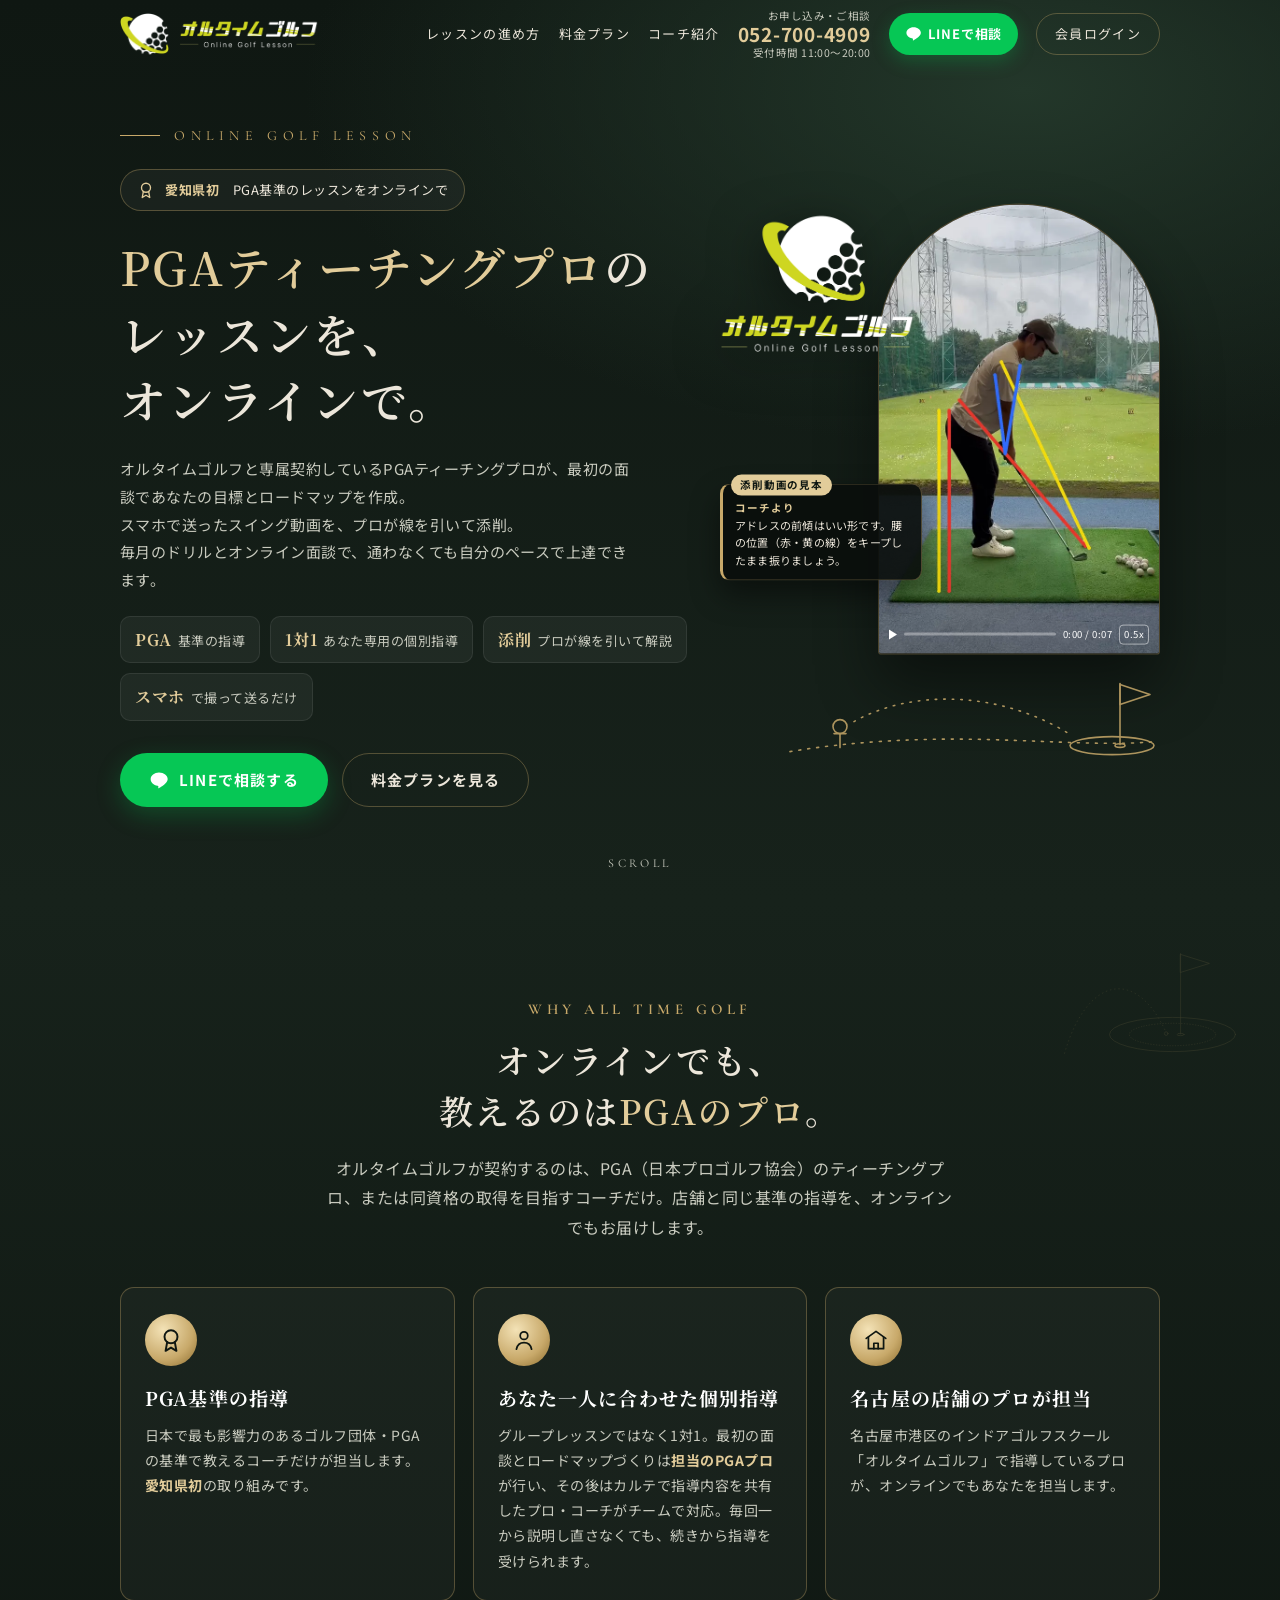
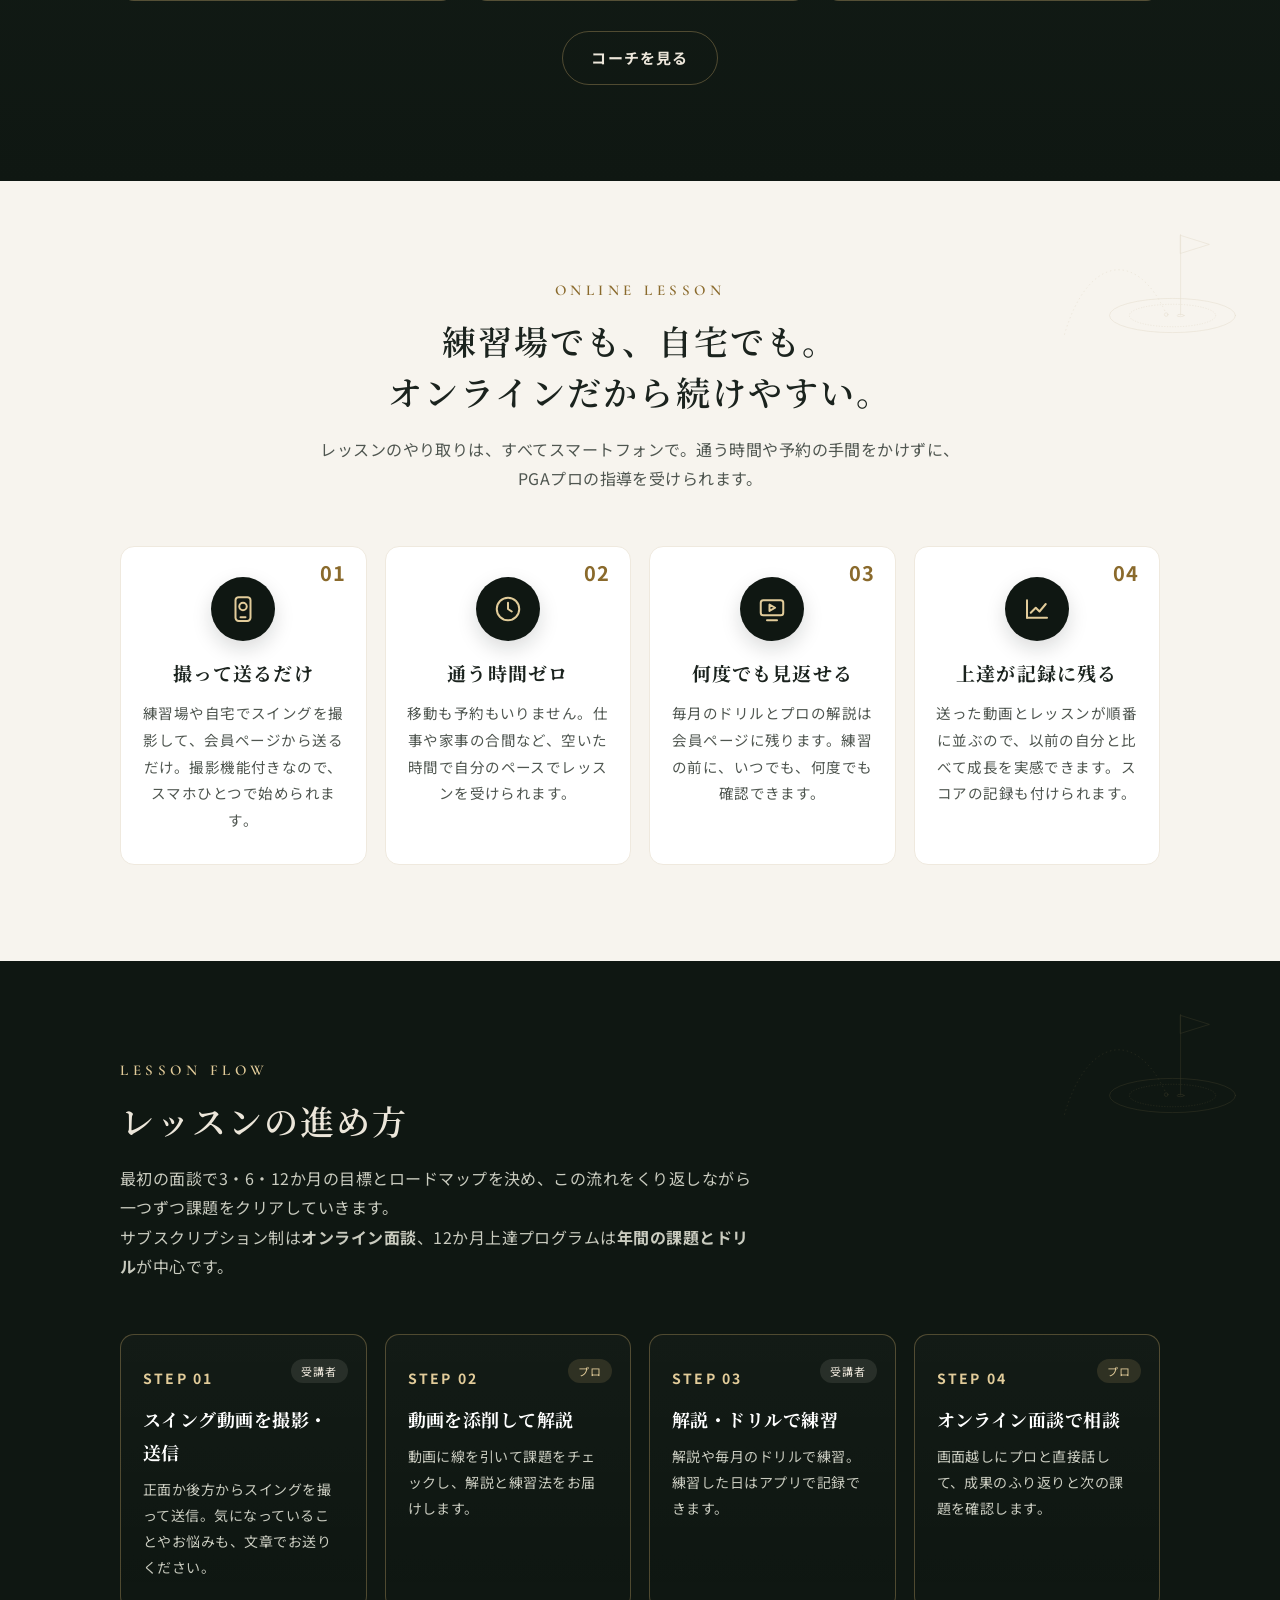
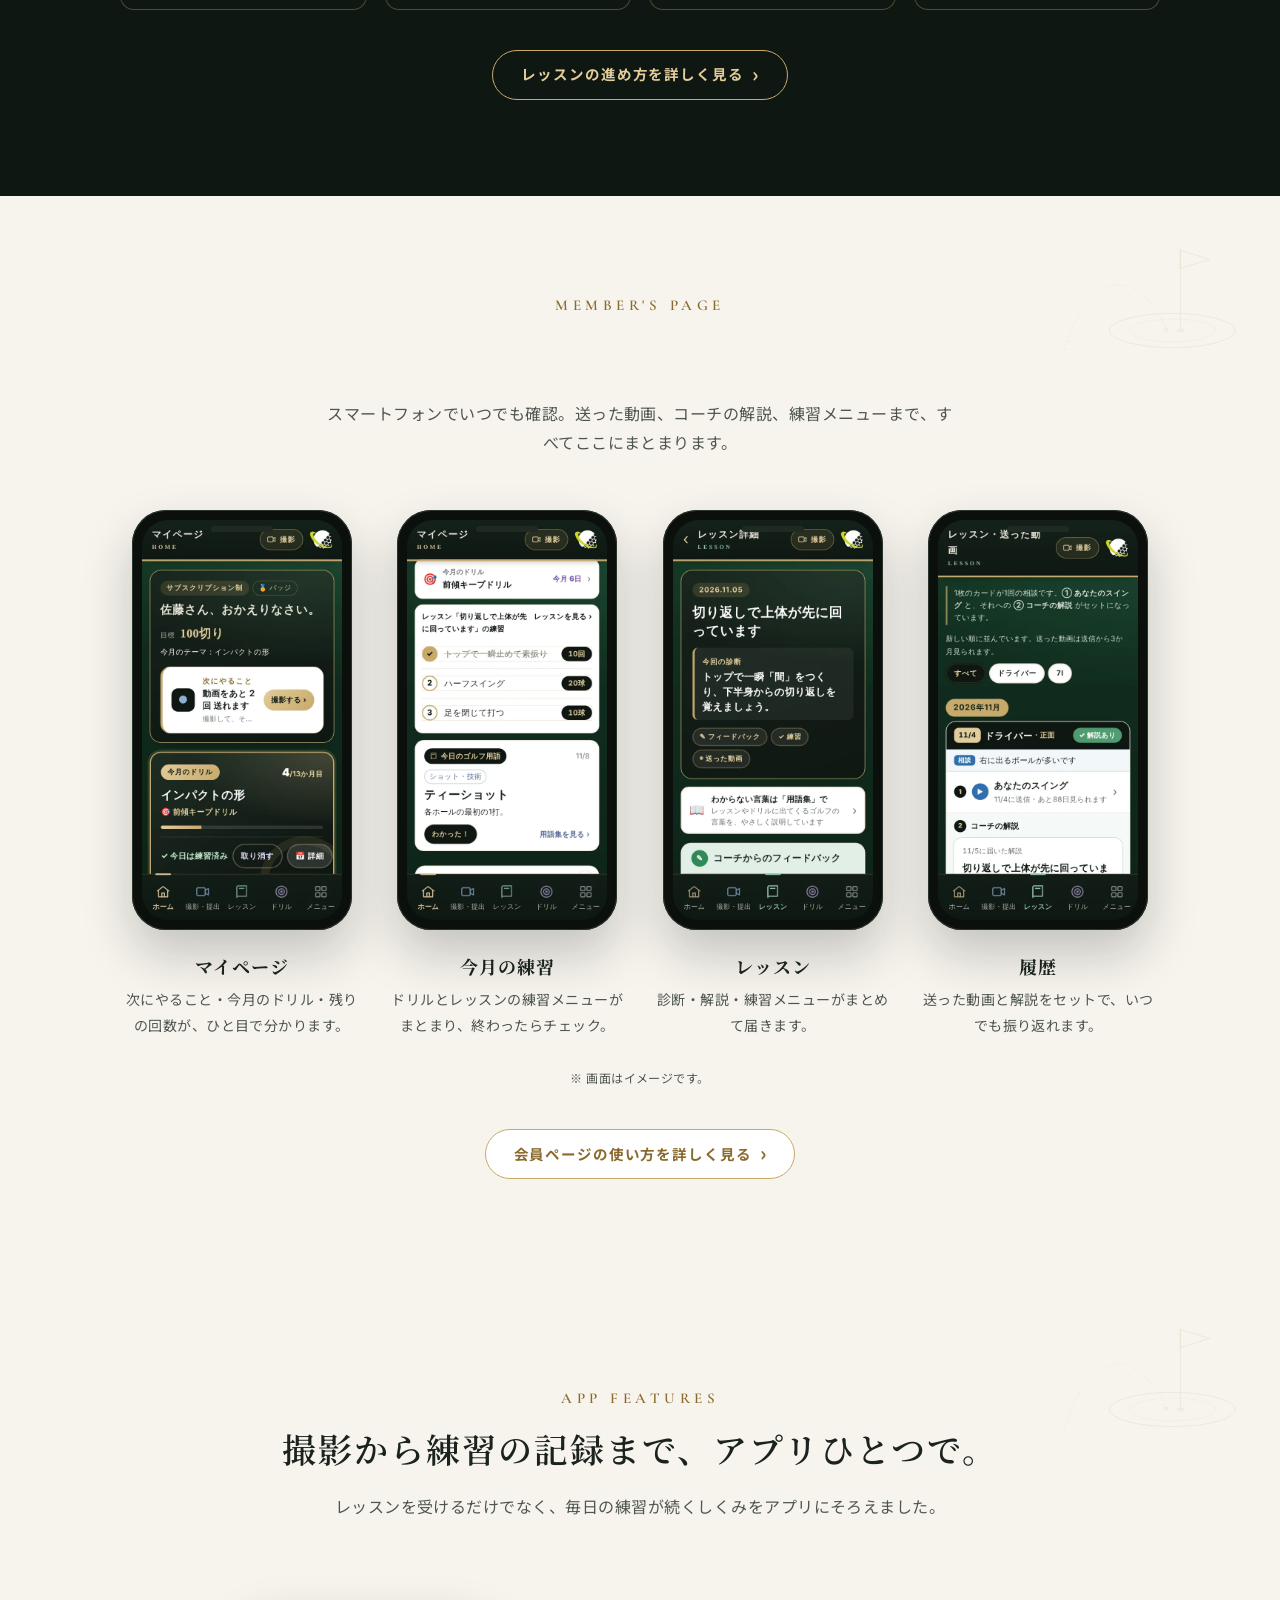
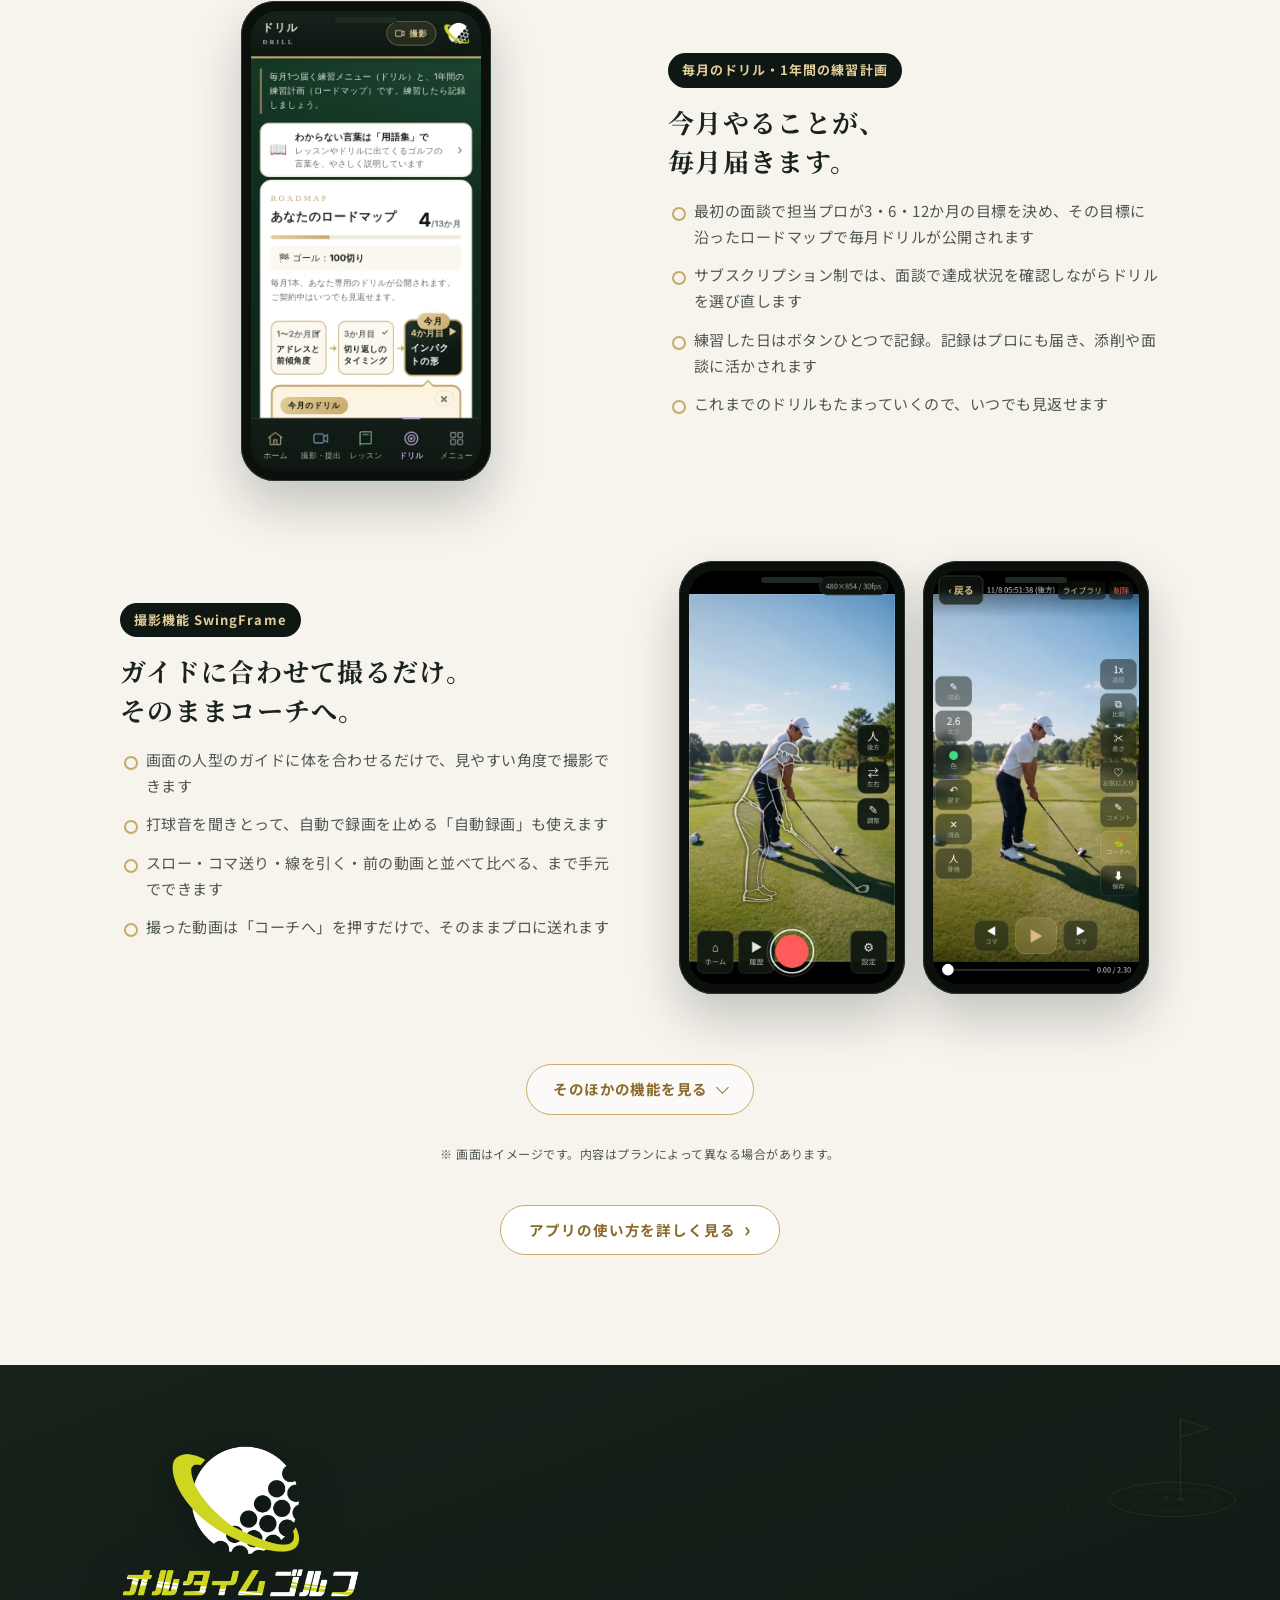
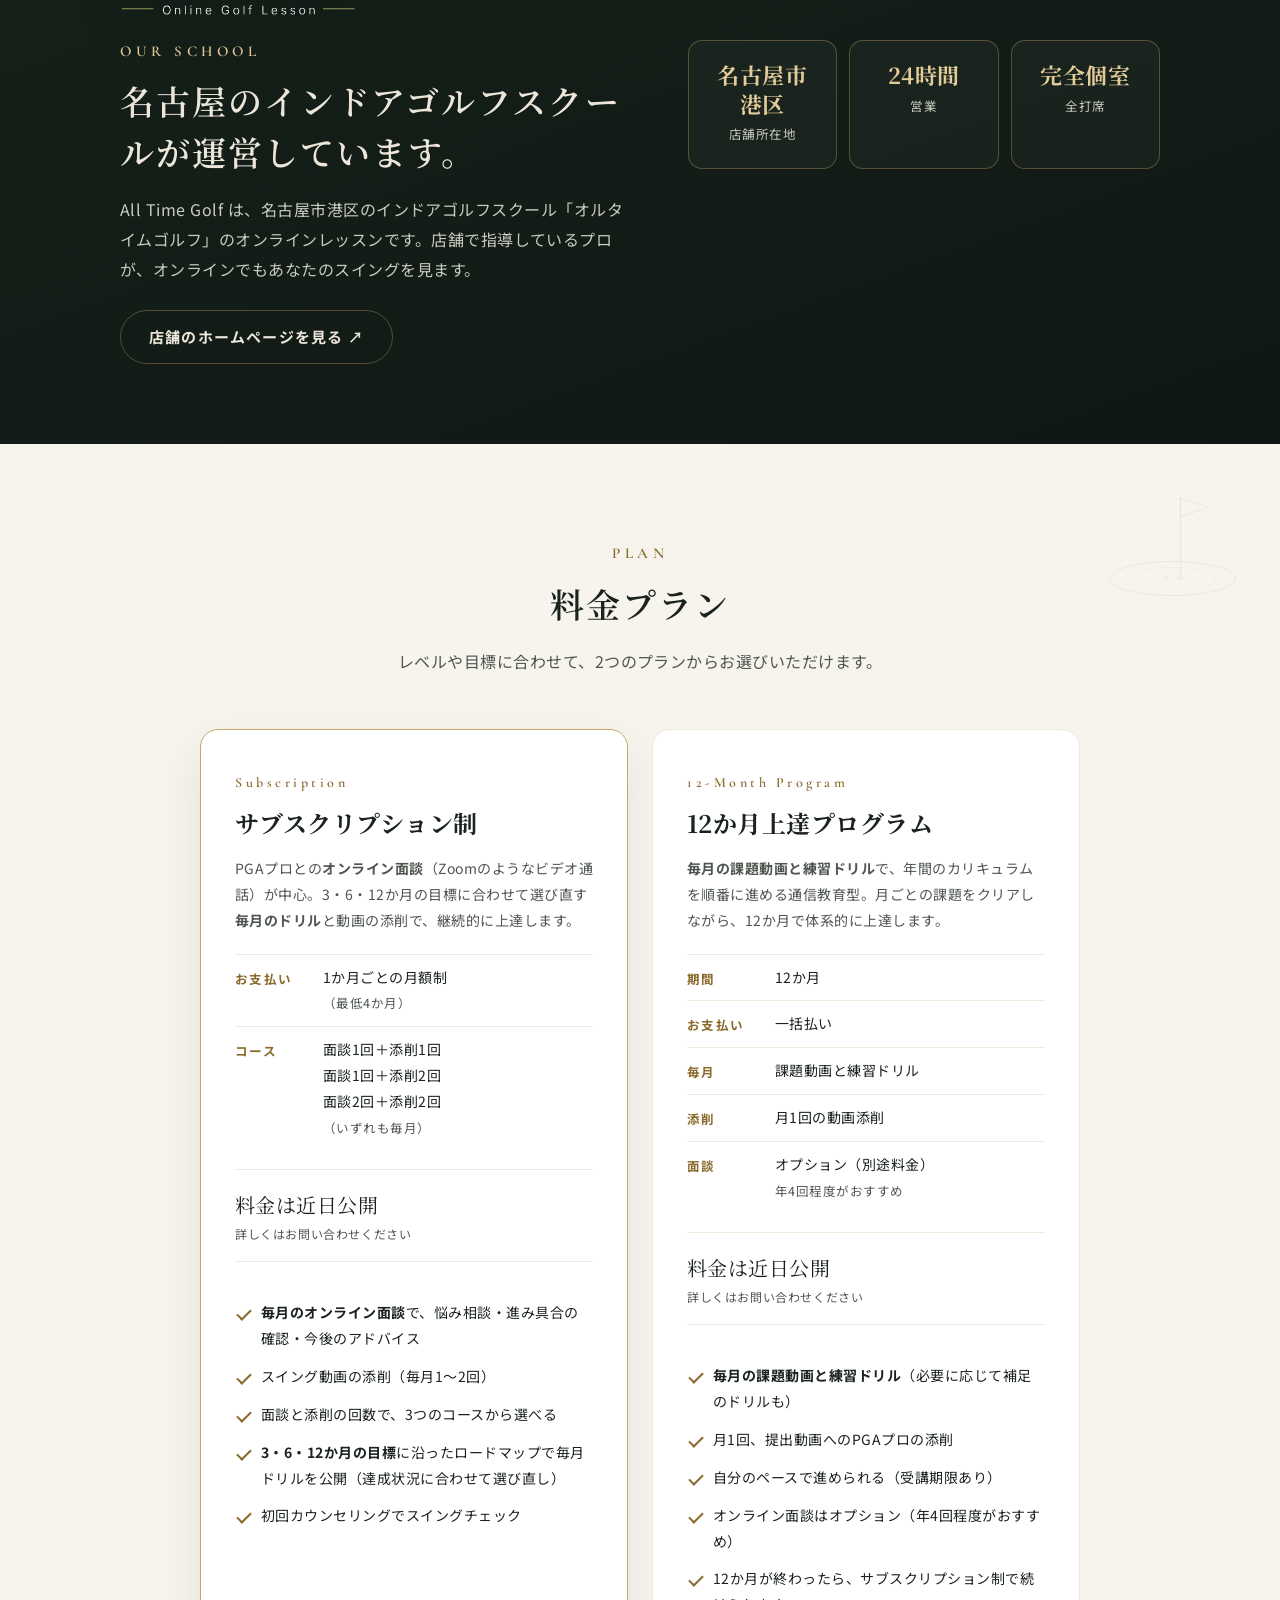
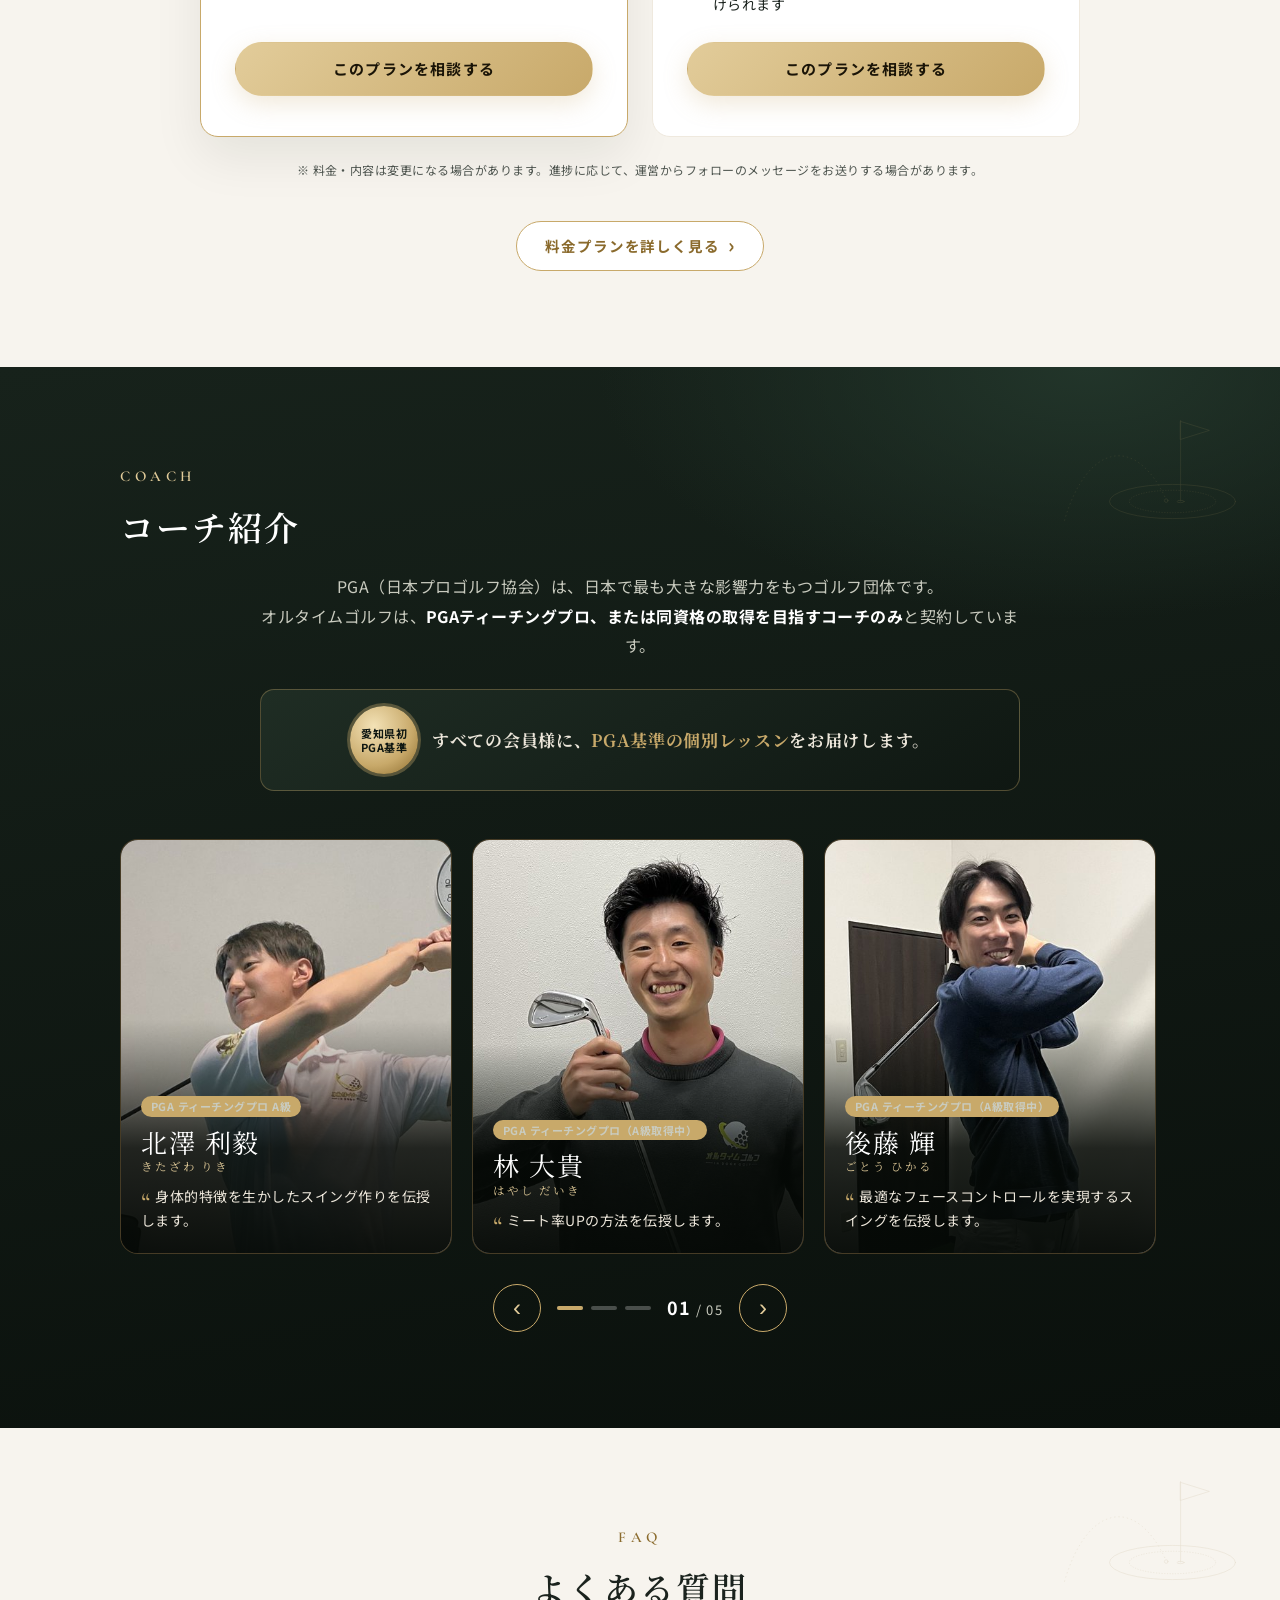
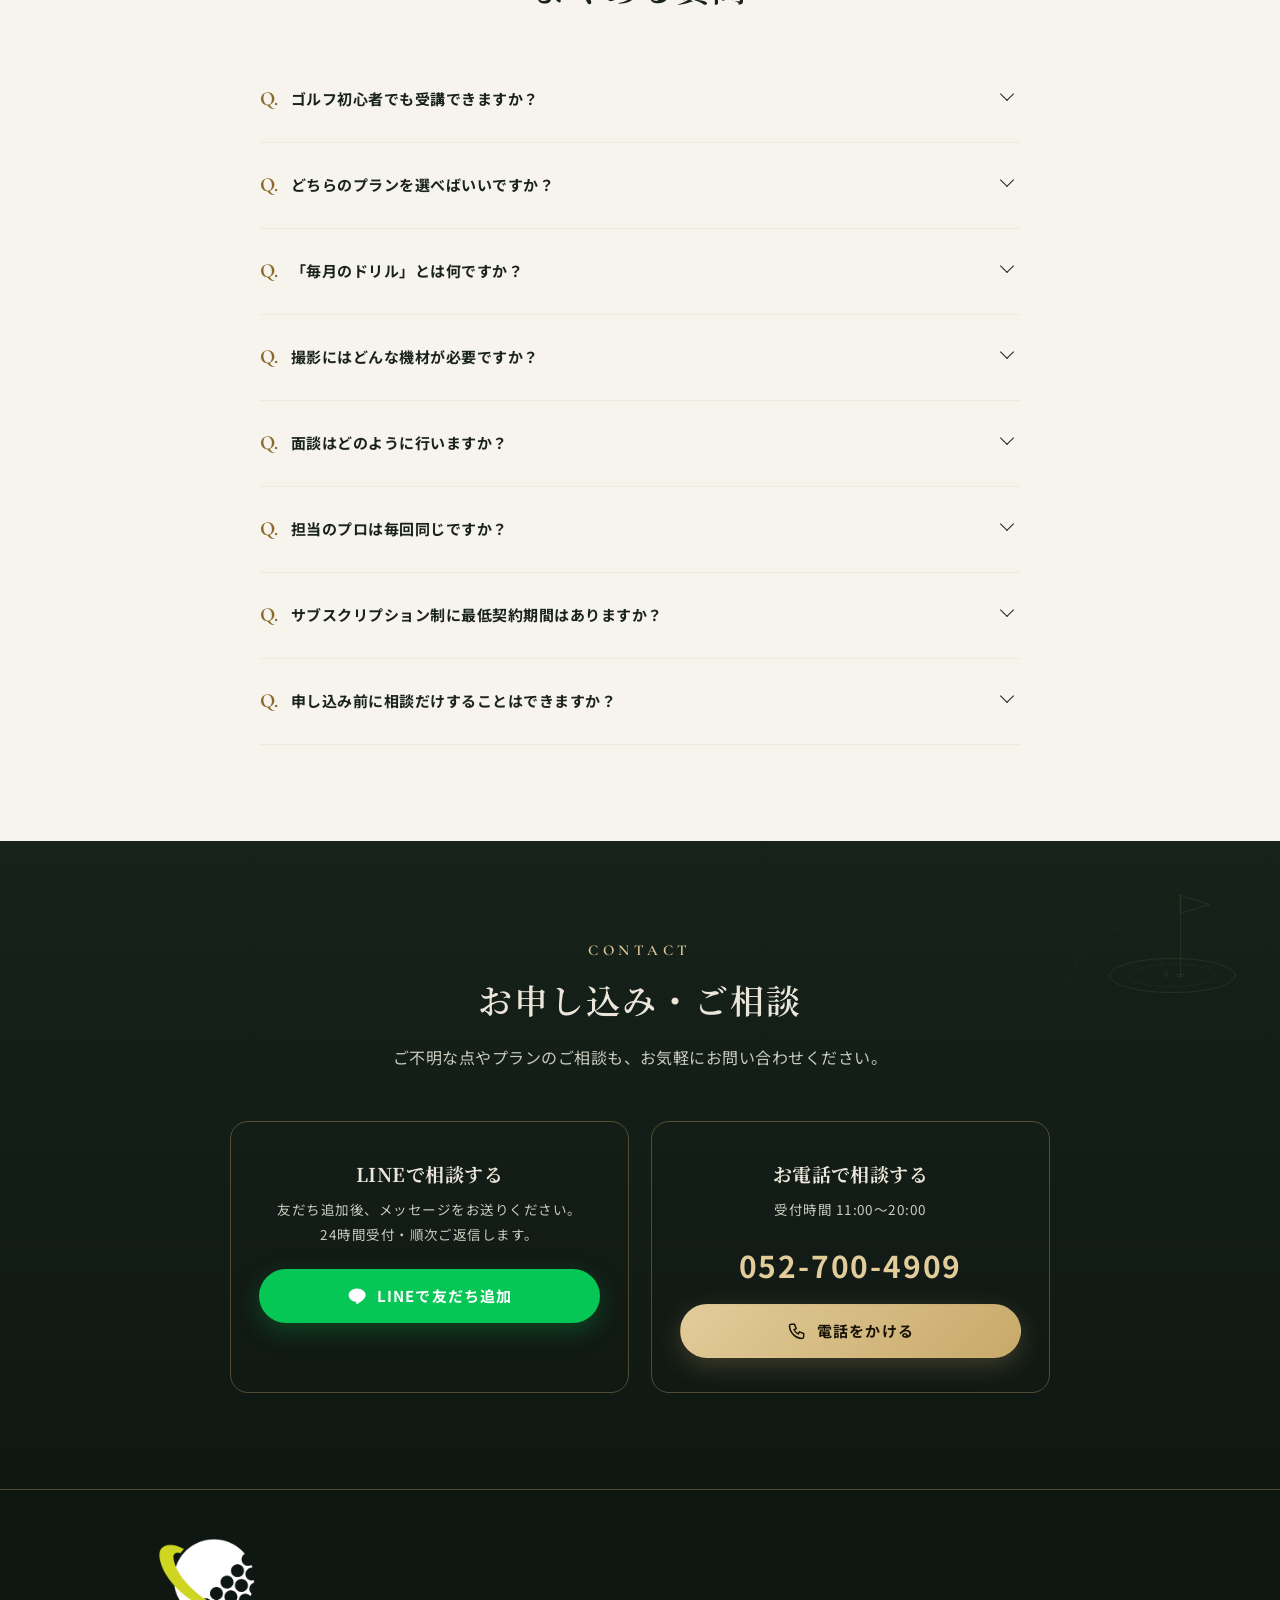
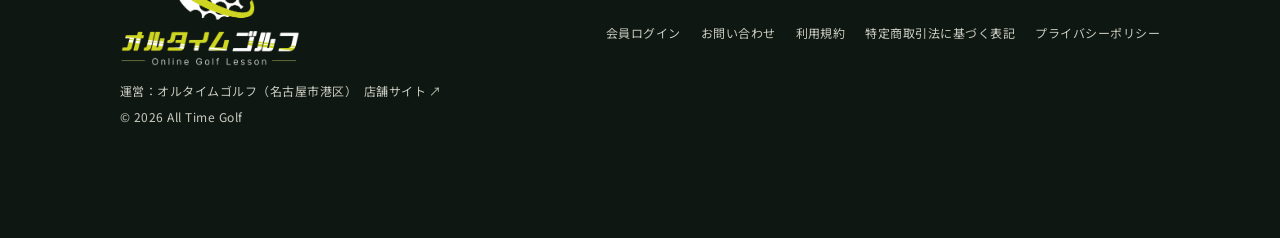
==== commit 78aa0bba: "トップの右上を添削動画の見本（動画）に差し替え - 後方から撮ったスイング動画に赤・黄・青の線を順番に引き、スローで再生して繰り返す - 読み込み中・動きを減らす設定の人には、線入りの静止画を表示 -" ====
--- a/index.html
+++ b/index.html
@@ -69,16 +69,8 @@
   <section class="hero">
     <div class="hero-visual">
       <figure class="hv-card">
-        <img src="assets/sample-swing.webp" width="800" height="1280" alt="添削動画の見本。後方から撮ったアドレスの写真に、腰の位置・シャフトとボールの線・腕の形を示す赤・黄・青の線が引かれている">
-        <svg class="hv-lines" viewBox="0 0 800 1280" aria-hidden="true" fill="none" stroke-width="7" stroke-linecap="round">
-          <line x1="190" y1="600" x2="190" y2="1250" stroke="#e8352b"/>
-          <line x1="212" y1="600" x2="212" y2="1250" stroke="#f5d90a"/>
-          <line x1="626" y1="1164" x2="282" y2="700" stroke="#e8352b"/>
-          <line x1="612" y1="1180" x2="352" y2="690" stroke="#f5d90a"/>
-          <line x1="378" y1="470" x2="420" y2="826" stroke="#2f6bff"/>
-          <line x1="456" y1="436" x2="420" y2="826" stroke="#2f6bff"/>
-        </svg>
-        <div class="hv-bar" aria-hidden="true"><i class="hv-play"></i><span class="hv-track"><span></span></span><span class="hv-time">0:01 / 0:05</span><span class="hv-speed">0.5x</span></div>
+        <video class="hv-video" src="assets/hero-swing.mp4" poster="assets/hero-swing.webp" width="600" height="960" autoplay muted loop playsinline preload="auto" aria-label="添削動画の見本。後方から撮ったスイング動画に、腰の位置・シャフトとボールの線・腕の形を示す赤・黄・青の線が引かれている"></video>
+        <div class="hv-bar" aria-hidden="true"><i class="hv-play"></i><span class="hv-track"><span></span></span><span class="hv-time">0:00 / 0:07</span><span class="hv-speed">0.5x</span></div>
       </figure>
       <div class="hv-note"><span class="hv-tag">添削動画の見本</span><b>コーチより</b>アドレスの前傾はいい形です。腰の位置（赤・黄の線）をキープしたまま振りましょう。</div>
       <img class="hv-logo" src="assets/logo.png" width="880" height="626" alt="オルタイムゴルフ Online Golf Lesson">
--- a/assets/site.css
+++ b/assets/site.css
@@ -489,15 +489,14 @@
 /* ===== ヒーロー：ロゴ＋添削動画の見本＋金色の線画 ===== */
 .hero-visual{position:absolute;right:max(20px,calc((100vw - var(--wrap))/2 + 20px));top:50%;transform:translateY(-44%);width:min(440px,35vw);aspect-ratio:440/560;z-index:1}
 .hv-card{position:absolute;right:0;top:0;width:64%;aspect-ratio:5/8;margin:0;border-radius:999px 999px 22px 22px;overflow:hidden;border:1px solid var(--gold-line);box-shadow:0 30px 60px rgba(0,0,0,.45);background:#0b100d}
-.hv-card img{width:100%;height:100%;object-fit:cover}
-.hv-lines{position:absolute;inset:0;width:100%;height:100%}
+.hv-card video{display:block;width:100%;height:100%;object-fit:cover}
 .hv-tag{position:absolute;left:8px;top:-10px;font-size:10.5px;font-weight:700;letter-spacing:.08em;color:var(--ink);background:var(--gold-2);border-radius:999px;padding:2px 9px}
 .hv-note{position:absolute;left:0;top:50%;width:46%;z-index:3;margin:0;padding:15px 12px 10px;border-radius:10px;background:rgba(10,15,12,.92);border:1px solid var(--gold-line);box-shadow:0 14px 30px rgba(0,0,0,.45);border-left:3px solid var(--gold);color:var(--on-dark);font-size:11px;line-height:1.6;letter-spacing:.02em}
 .hv-note b{display:block;color:var(--gold-2);font-size:10.5px;letter-spacing:.1em}
 .hv-bar{position:absolute;left:10px;right:10px;bottom:9px;display:flex;align-items:center;gap:7px;font-size:9.5px;color:#fff;font-variant-numeric:tabular-nums}
 .hv-play{width:0;height:0;border-left:8px solid #fff;border-top:5px solid transparent;border-bottom:5px solid transparent}
 .hv-track{flex:1;height:3px;border-radius:2px;background:rgba(255,255,255,.35);overflow:hidden}
-.hv-track span{display:block;width:40%;height:100%;background:var(--gold-2)}
+.hv-track span{display:block;width:0;height:100%;background:var(--gold-2)}
 .hv-speed{border:1px solid rgba(255,255,255,.5);border-radius:4px;padding:0 4px}
 .hv-logo{position:absolute;left:0;top:2%;width:44%;height:auto;z-index:2;filter:drop-shadow(0 14px 26px rgba(0,0,0,.55))}
 .hv-art{position:absolute;left:0;top:0;width:100%;height:100%;color:var(--gold);opacity:.85;overflow:visible;pointer-events:none}
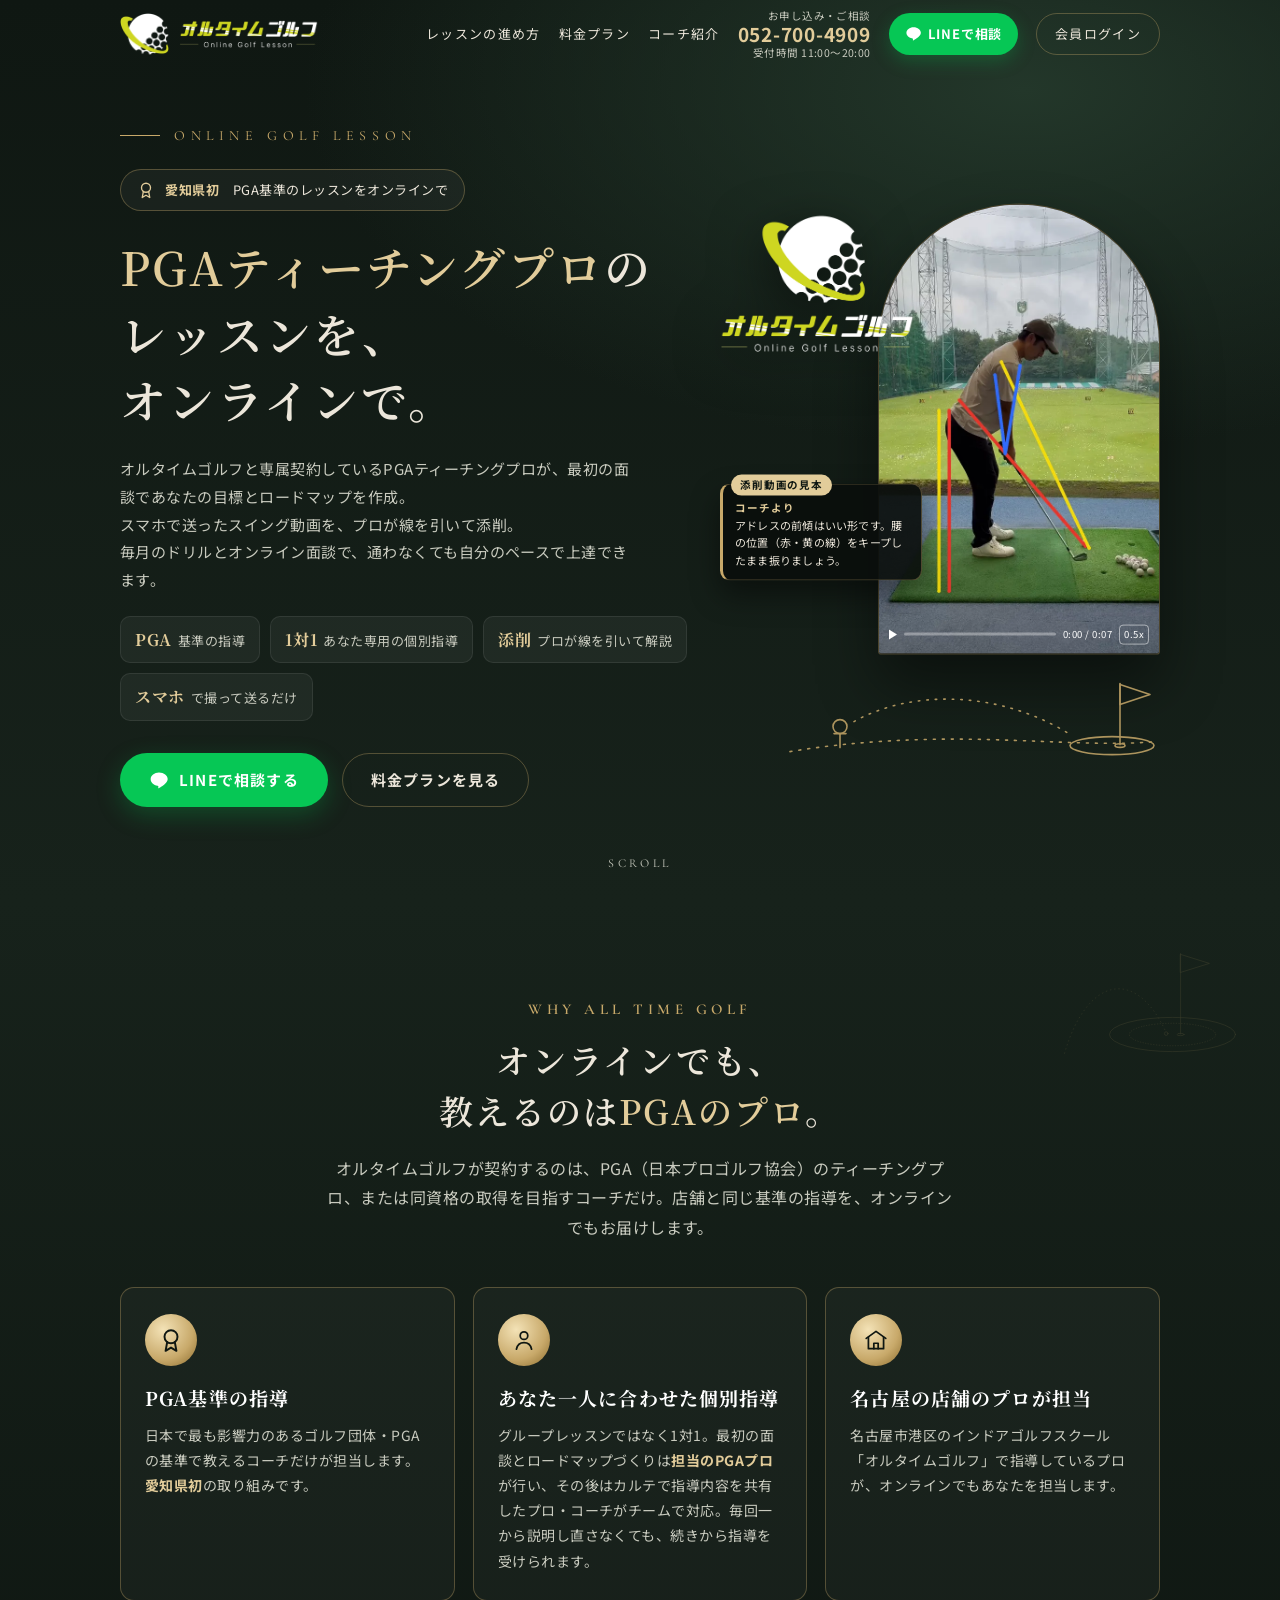
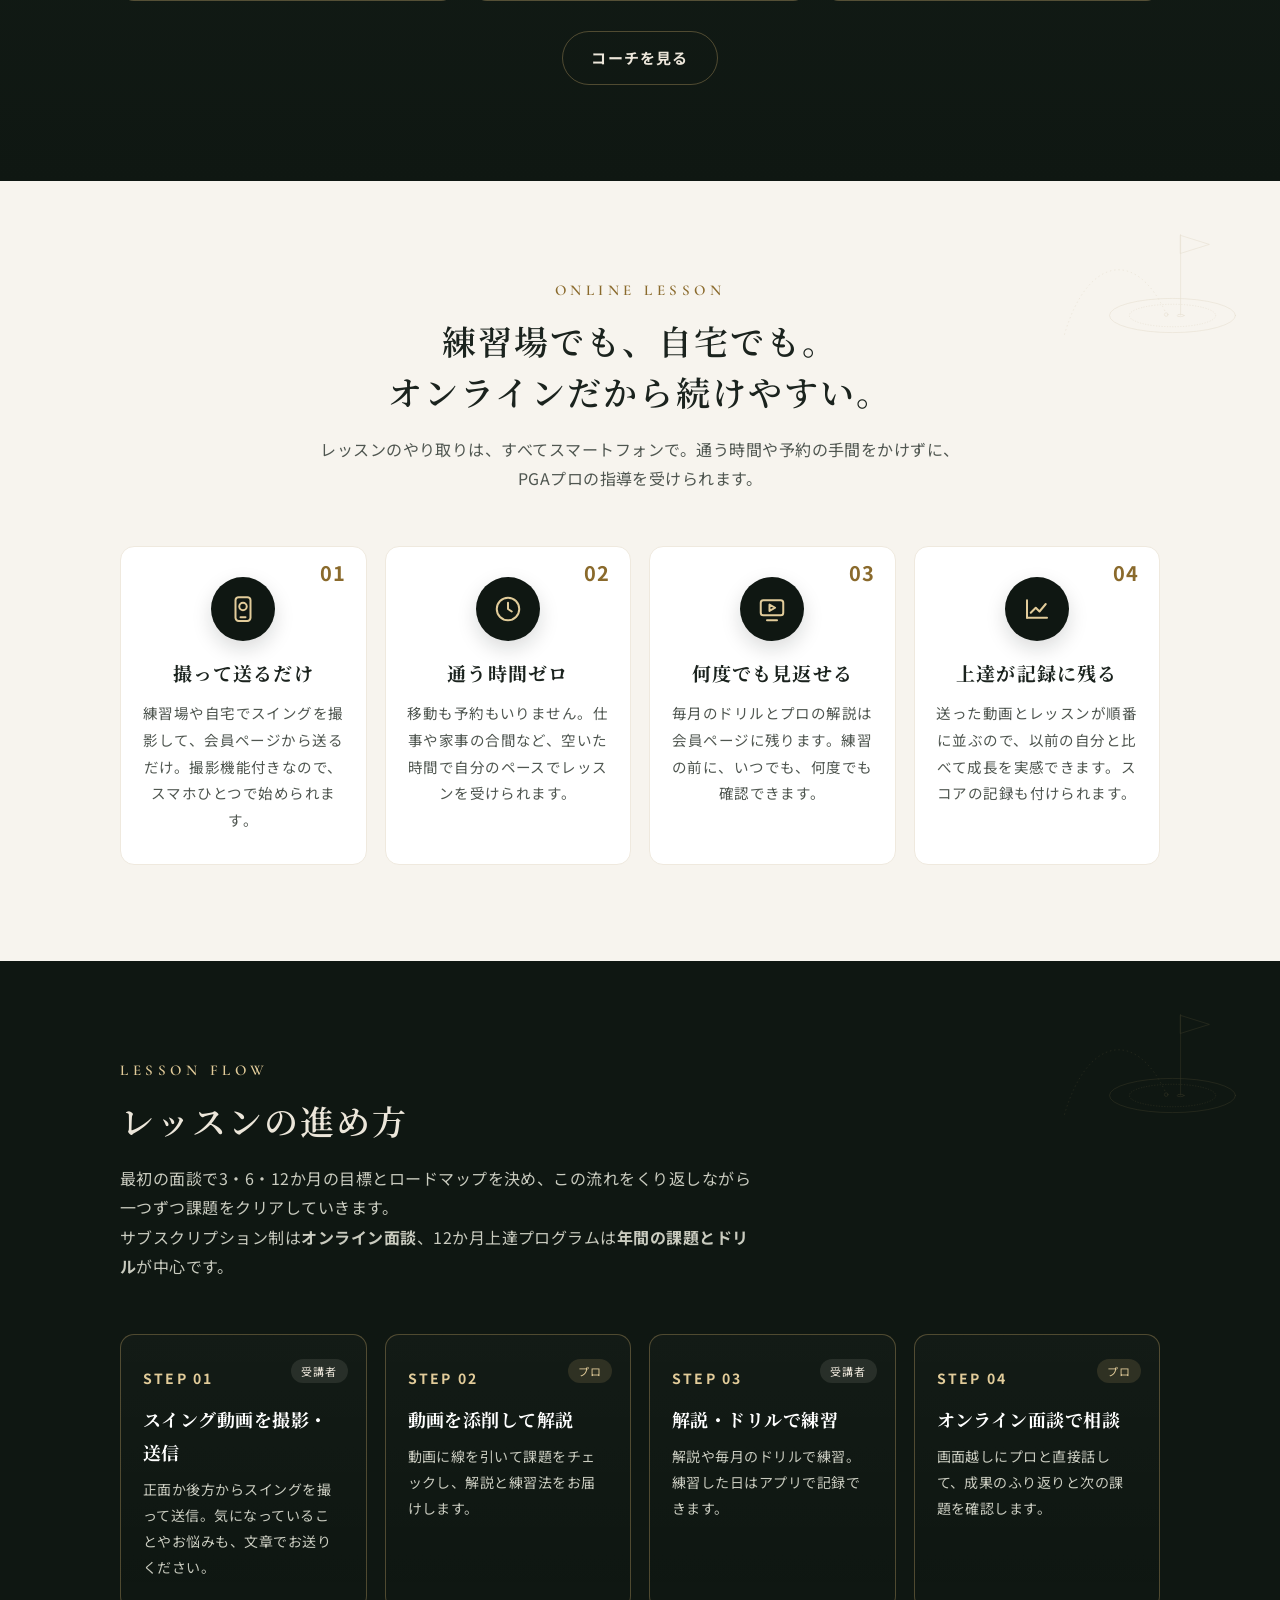
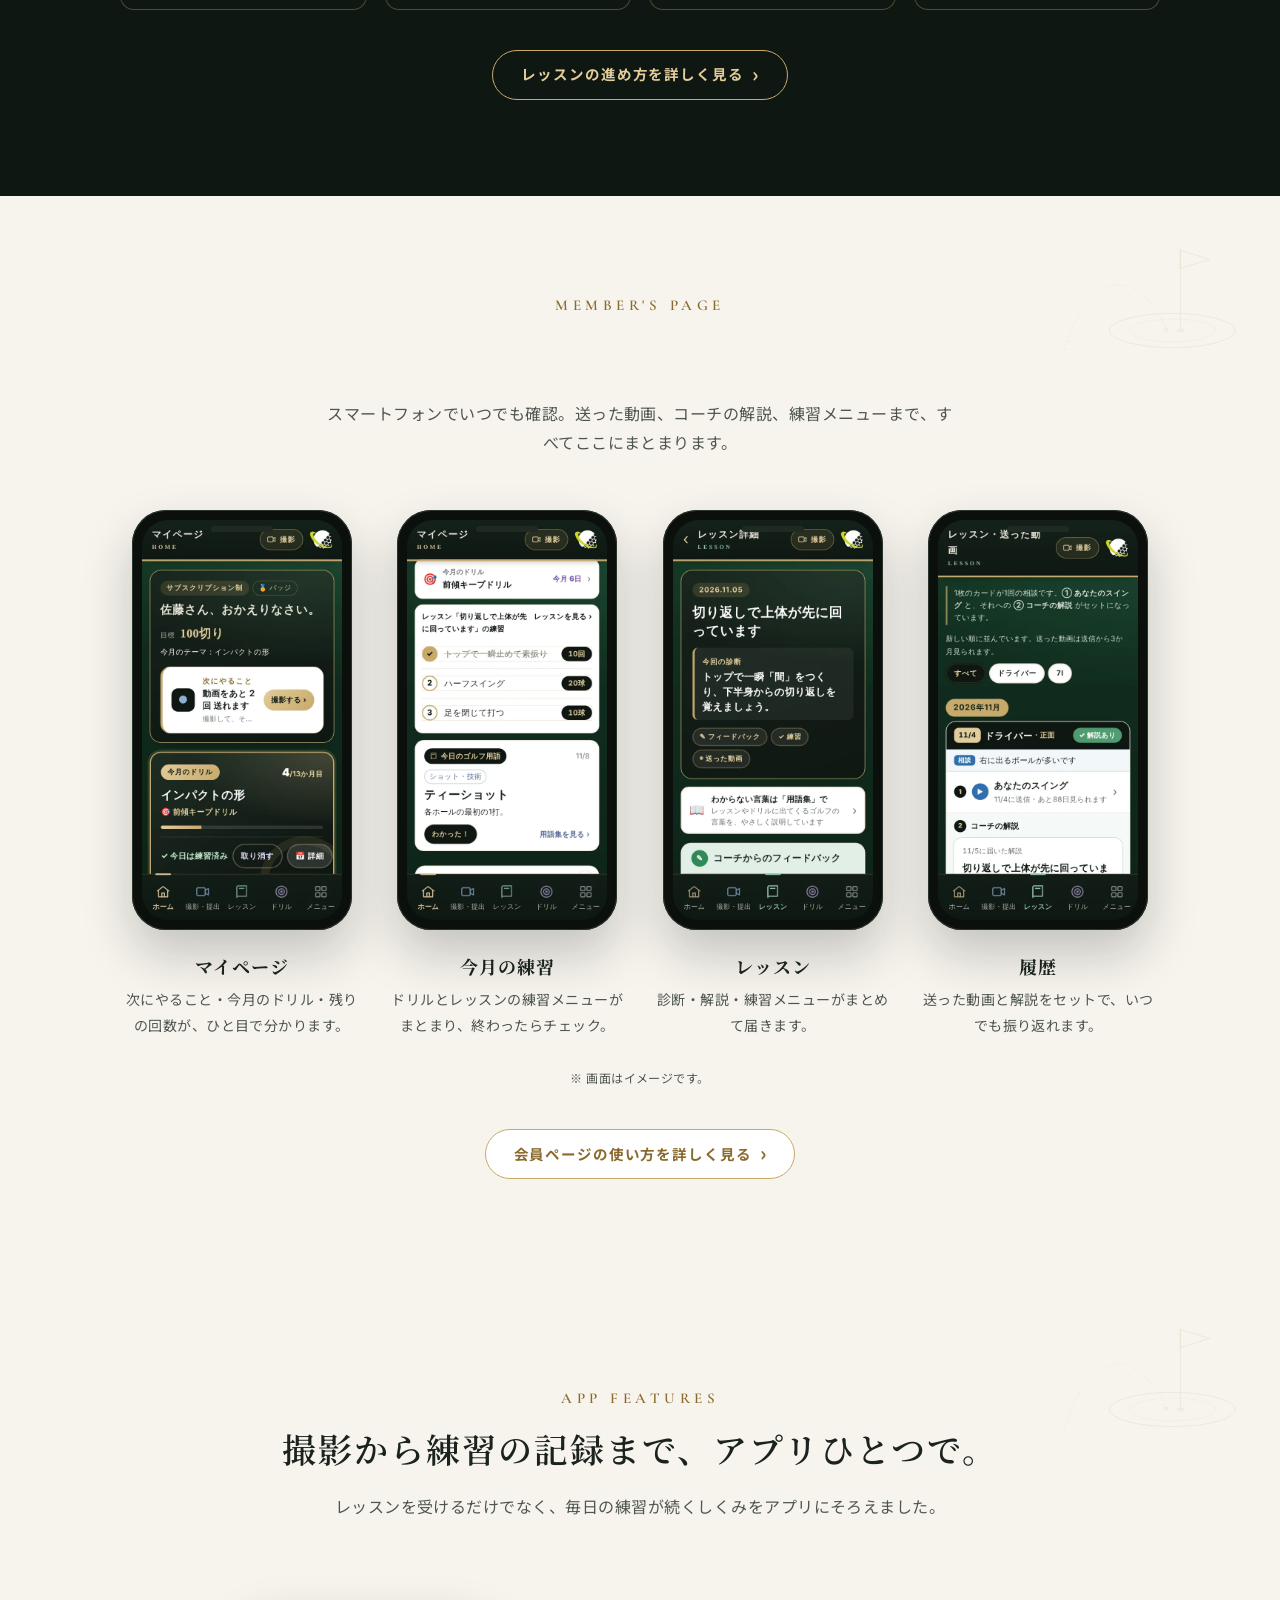
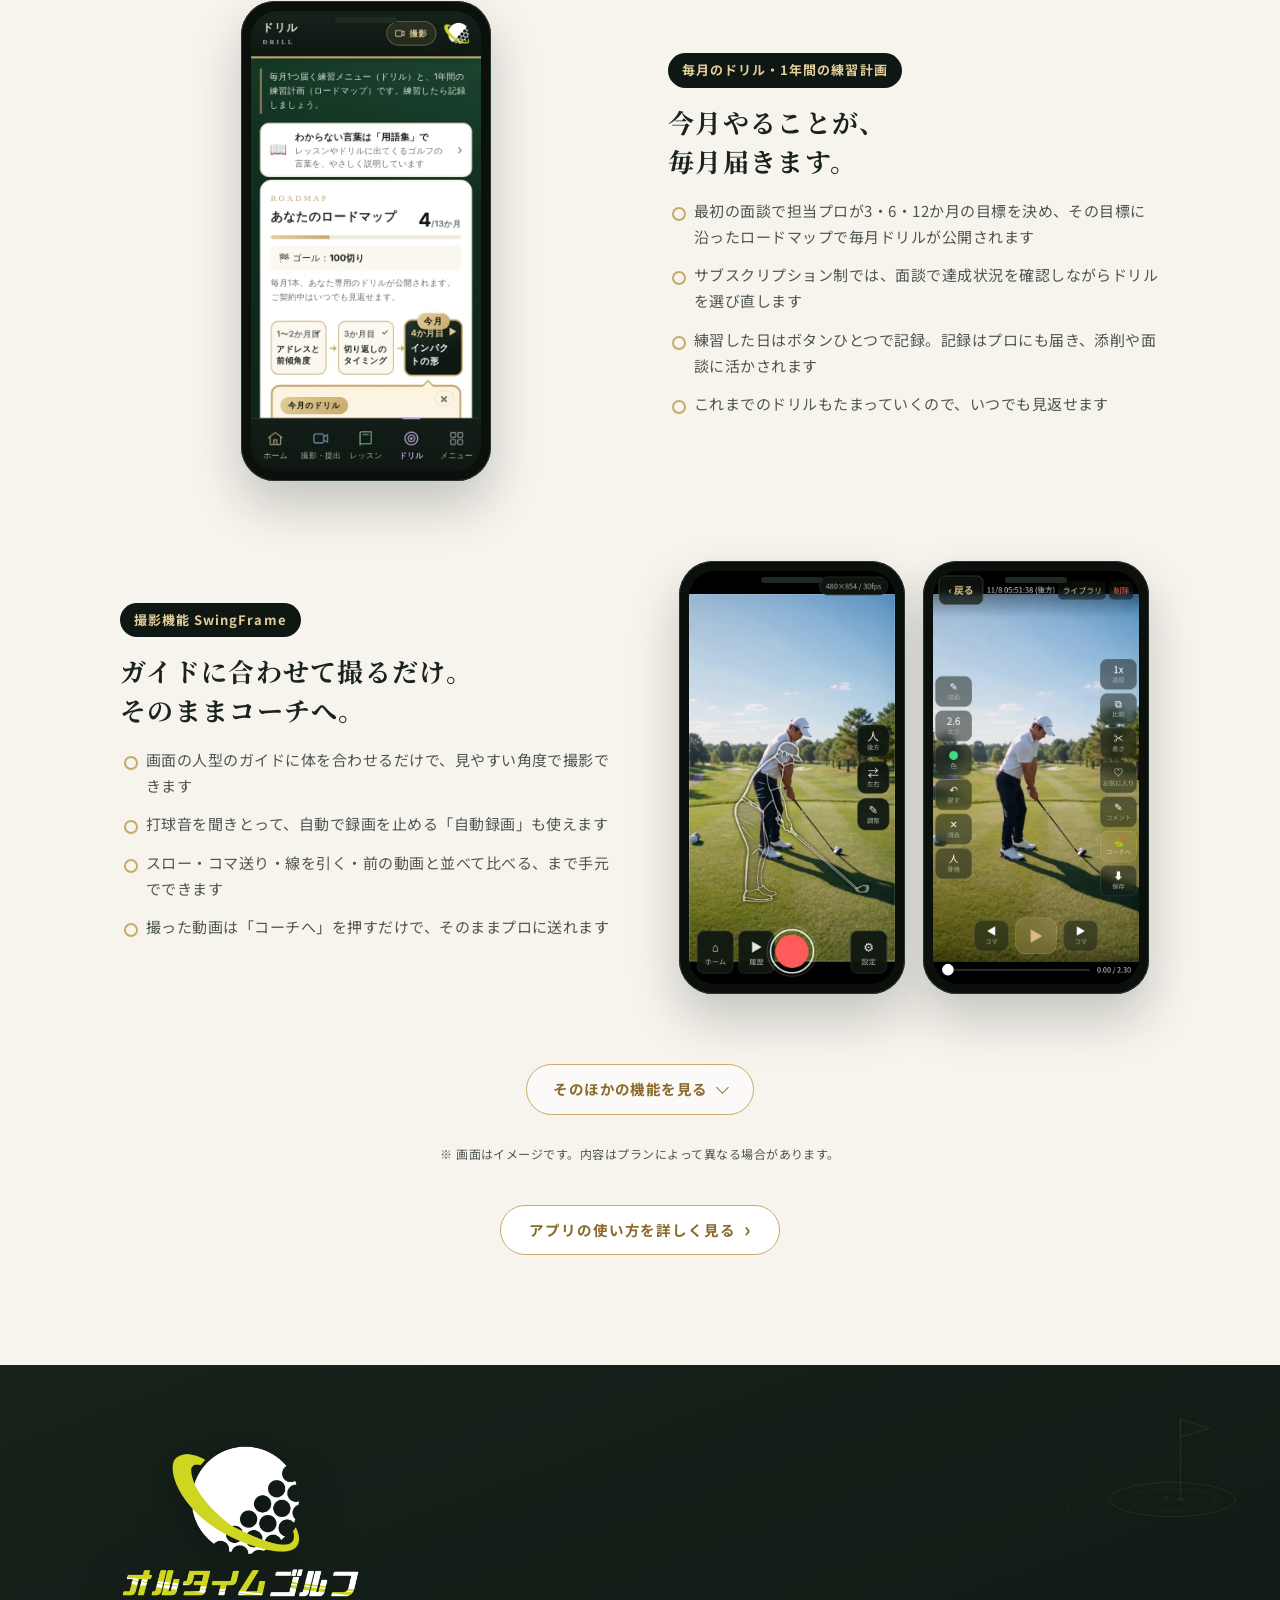
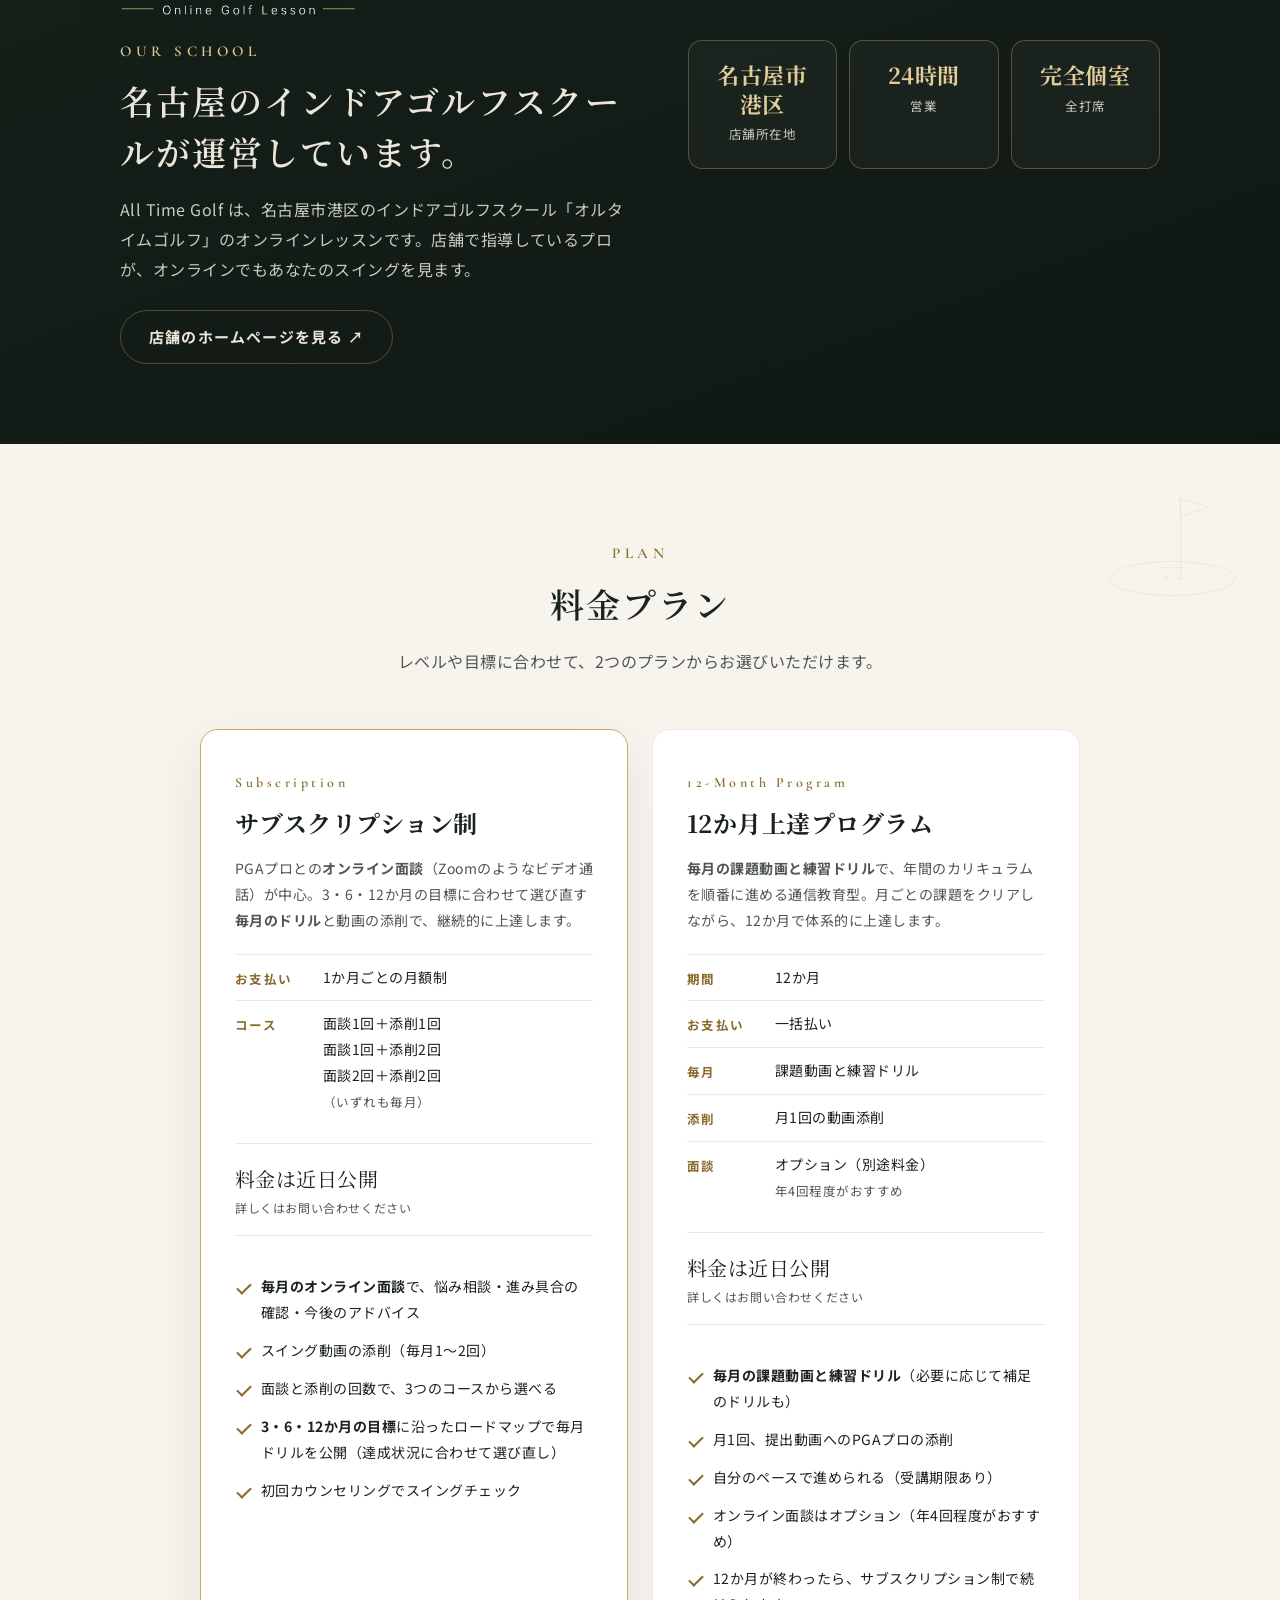
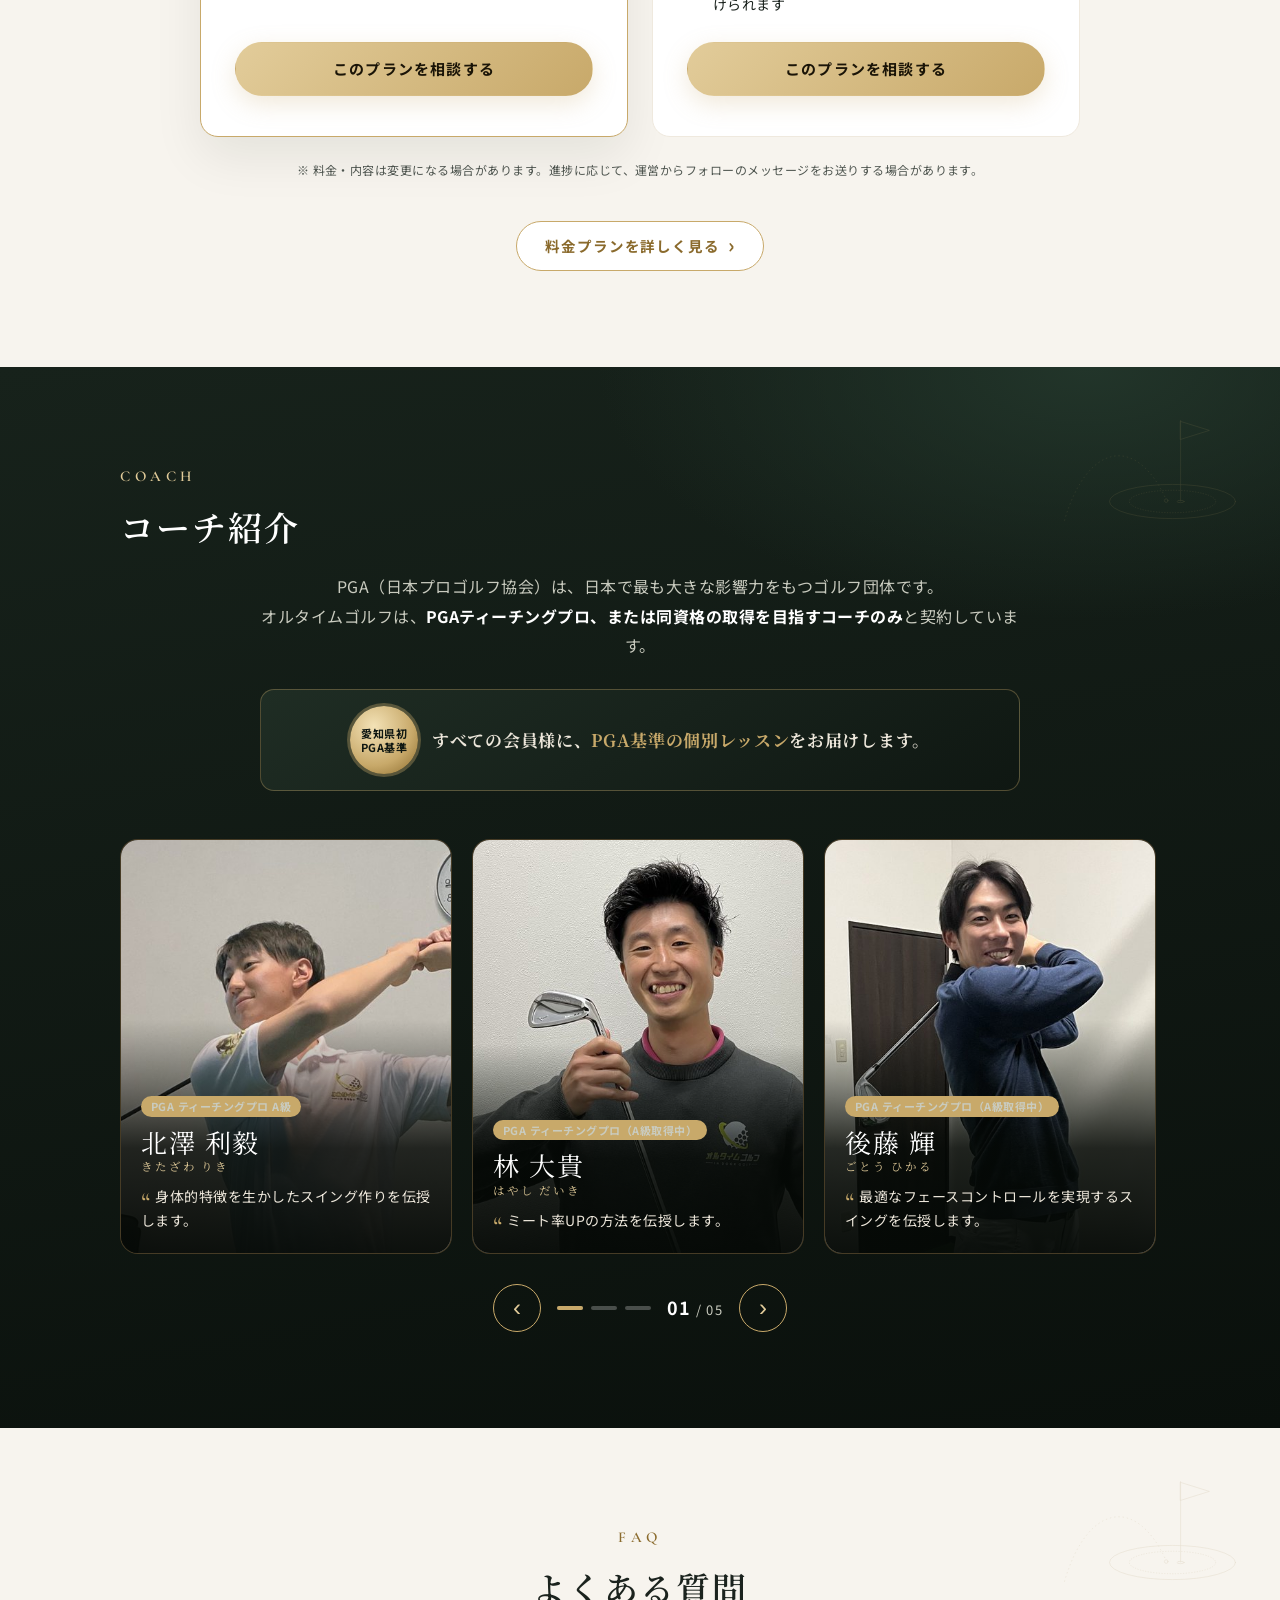
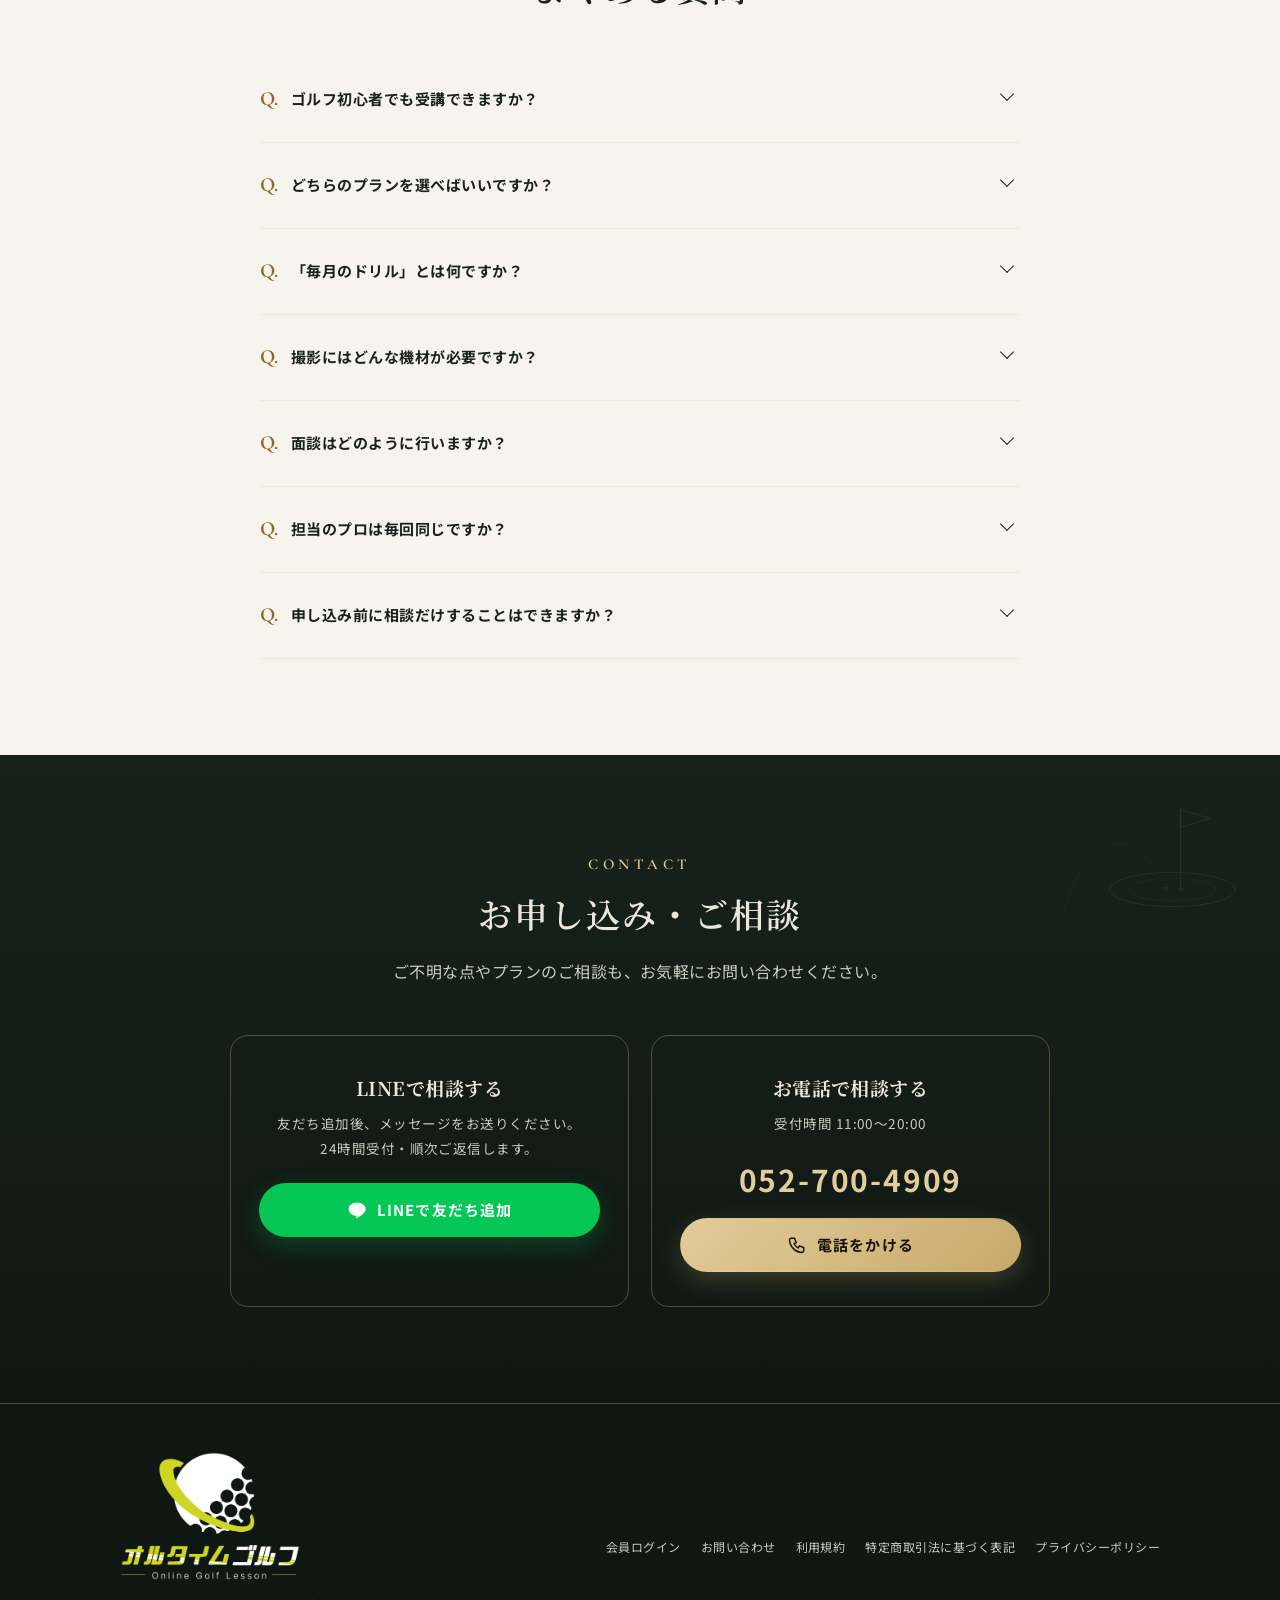
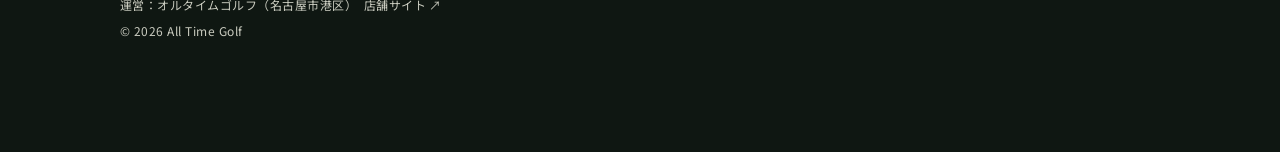
==== commit a08b6b40: "最低契約期間（4か月）の表記を、決まるまで外す アプリのプラン説明・ホームページ・利用規約・特定商取引法の表記から、 最低4か月の記載とよくある質問を外した。  Co-Authored-By: Cla" ====
--- a/index.html
+++ b/index.html
@@ -298,7 +298,7 @@
           <h3>サブスクリプション制</h3>
           <p class="plan-lead">PGAプロとの<b>オンライン面談</b>（Zoomのようなビデオ通話）が中心。3・6・12か月の目標に合わせて選び直す<b>毎月のドリル</b>と動画の添削で、継続的に上達します。</p>
           <dl class="spec">
-            <div><dt>お支払い</dt><dd>1か月ごとの月額制<br><span>（最低4か月）</span></dd></div>
+            <div><dt>お支払い</dt><dd>1か月ごとの月額制</dd></div>
             <div><dt>コース</dt><dd>面談1回＋添削1回<br>面談1回＋添削2回<br>面談2回＋添削2回<br><span>（いずれも毎月）</span></dd></div>
           </dl>
           <div class="price">料金は近日公開<small>詳しくはお問い合わせください</small></div>
@@ -418,8 +418,6 @@
           <p>Zoomのようなビデオ通話で、画面越しにPGAプロと直接お話しします。動画やドリルを画面で共有しながら解説します（サブスクリプション制はコースにより月1〜2回、12か月上達プログラムはオプションで年4回程度がおすすめ）。</p></details>
         <details><summary>担当のプロは毎回同じですか？</summary>
           <p>最初の面談とロードマップづくりは、担当のPGAプロが行います。その後の添削や面談は、手の空いているプロ・コーチが対応します。指導の内容はカルテで共有しているので、毎回一から説明し直す必要はありません。</p></details>
-        <details><summary>サブスクリプション制に最低契約期間はありますか？</summary>
-          <p>最低4か月のご契約をお願いしています。</p></details>
         <details><summary>申し込み前に相談だけすることはできますか？</summary>
           <p>はい。LINE またはお電話（11:00〜20:00）で、お気軽にご相談ください。</p></details>
       </div>
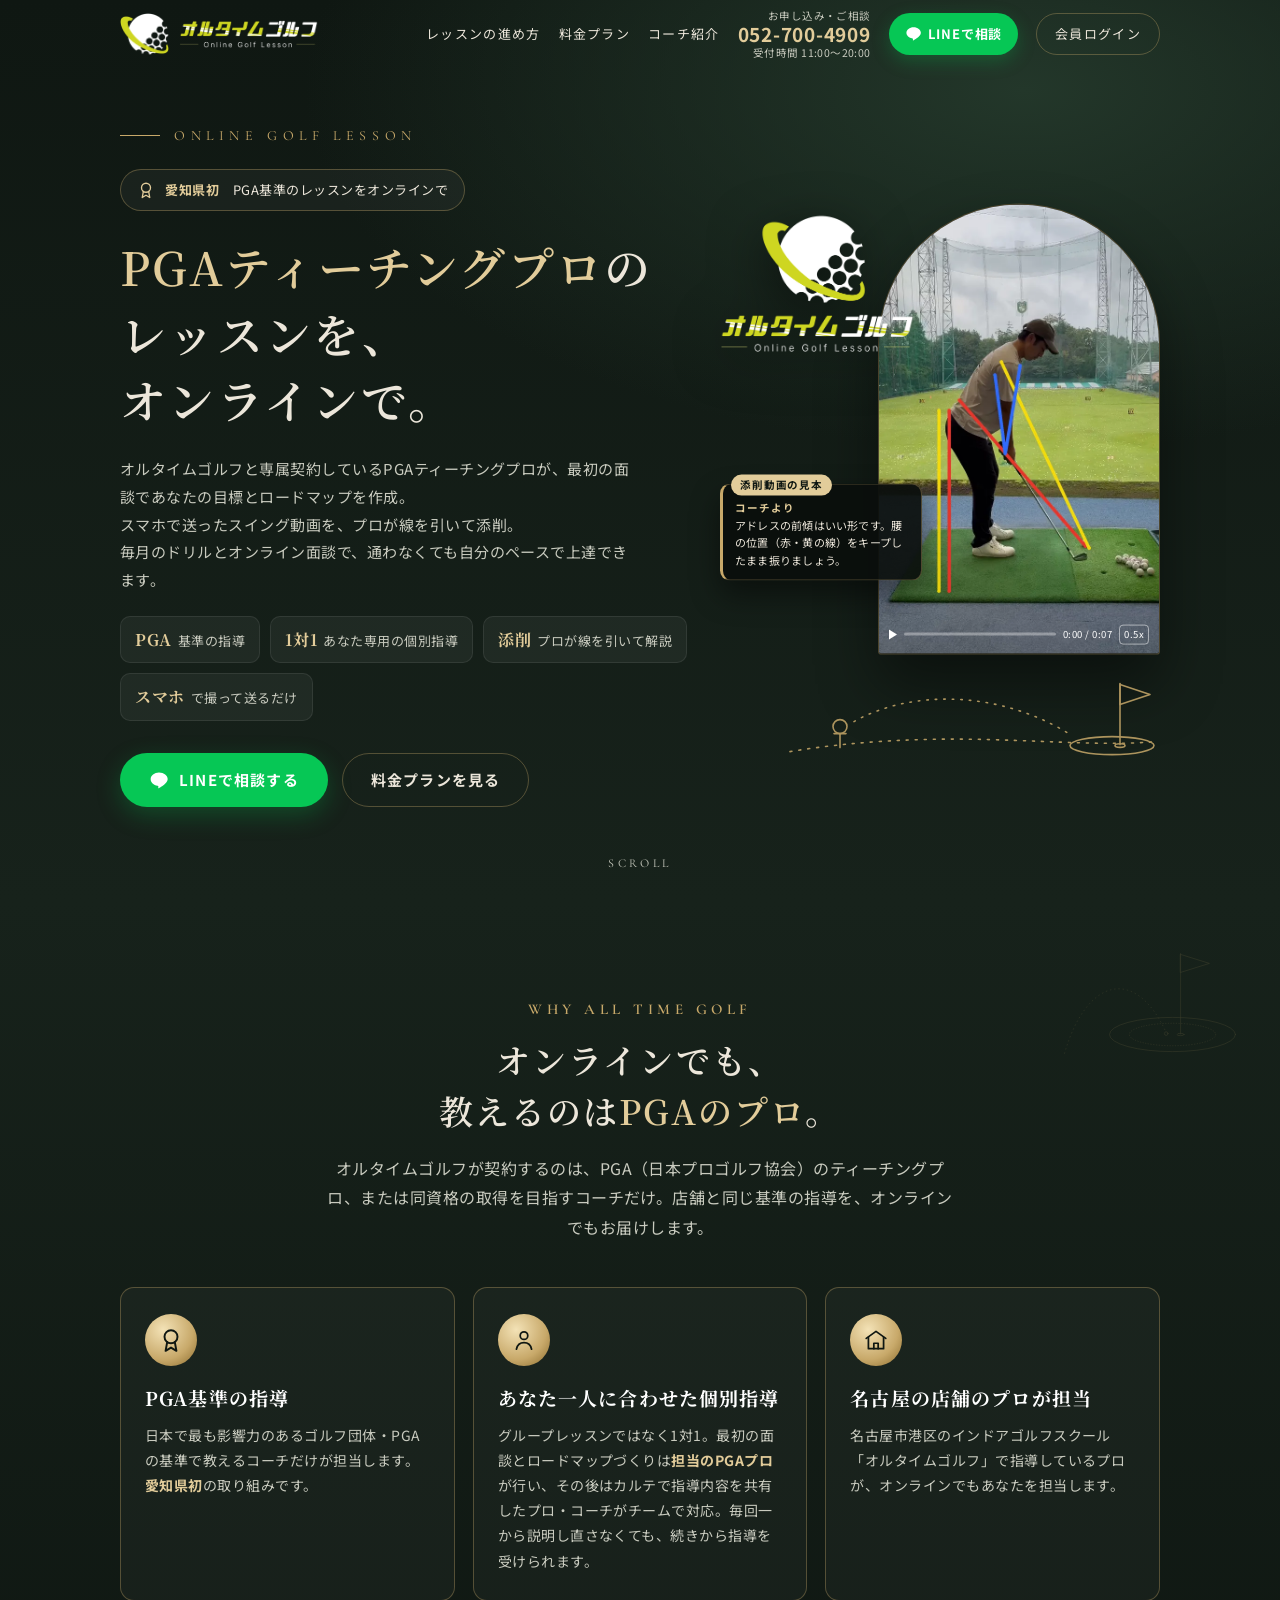
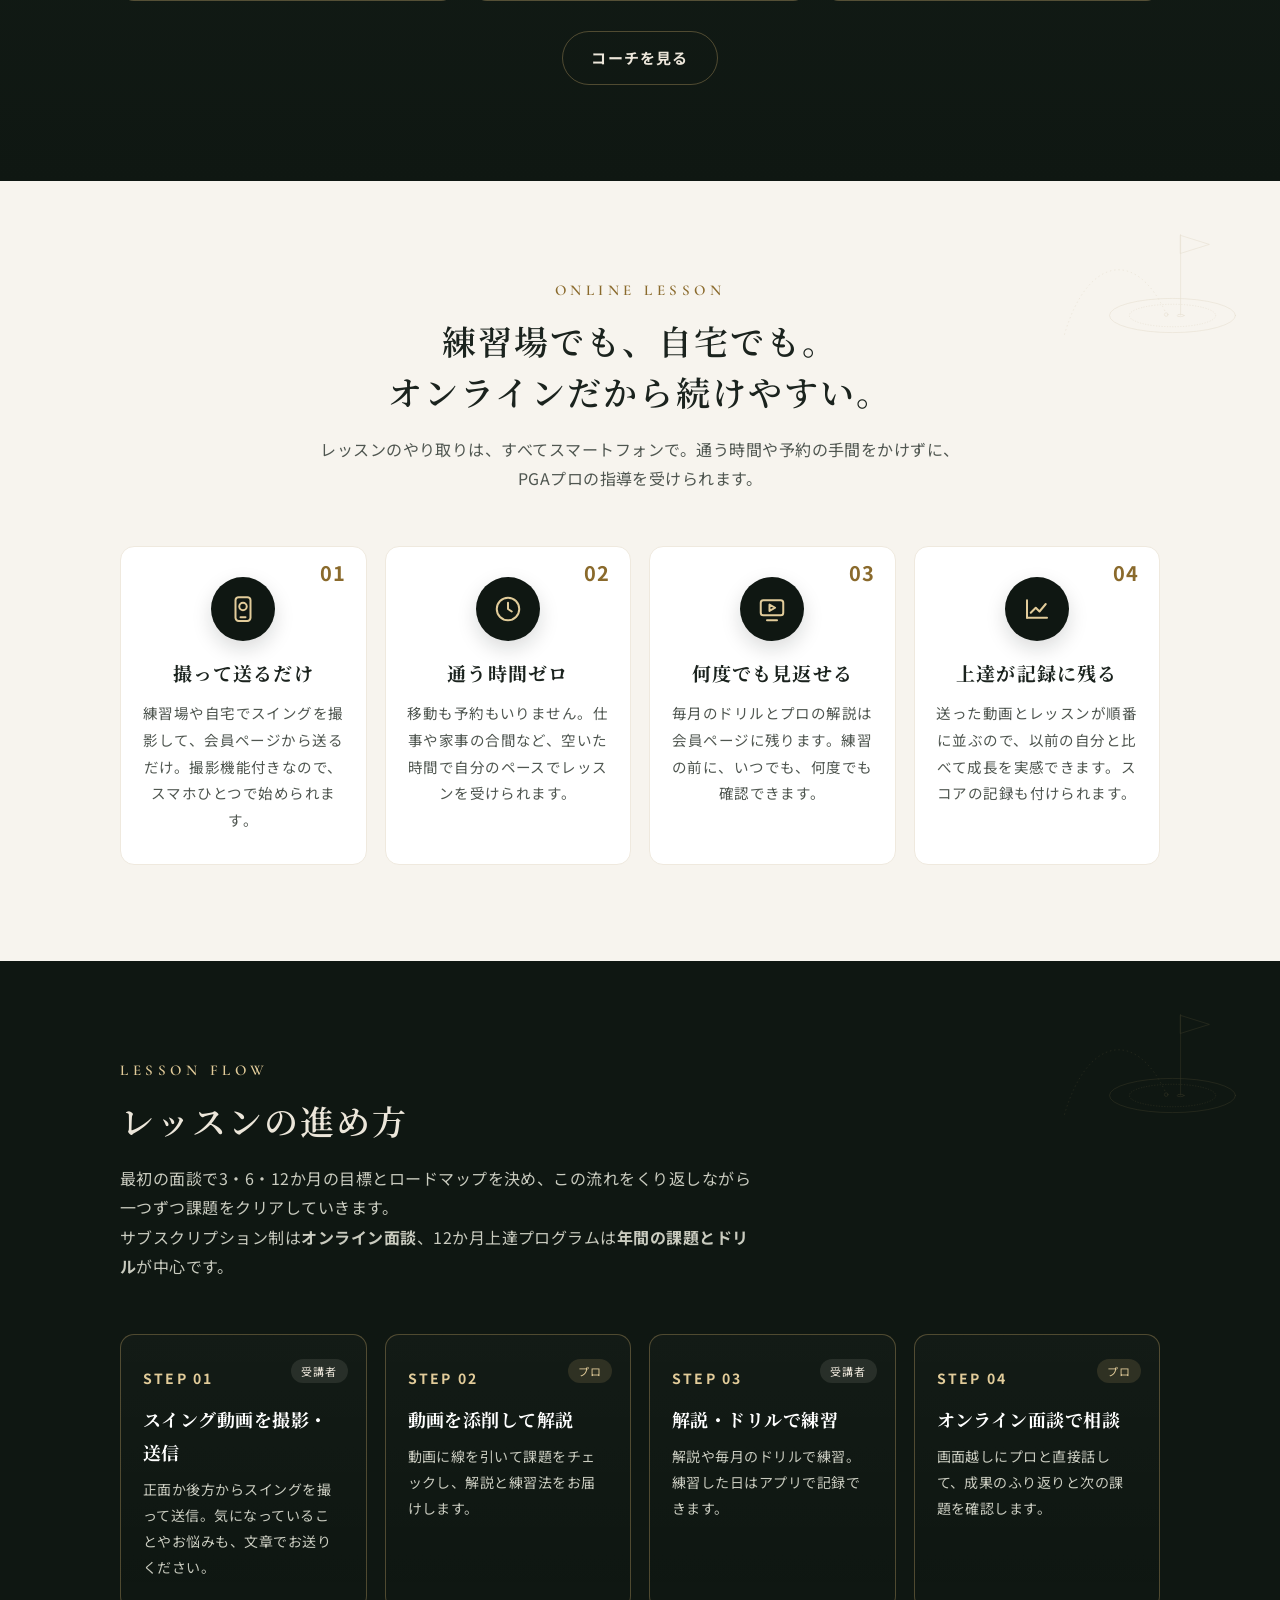
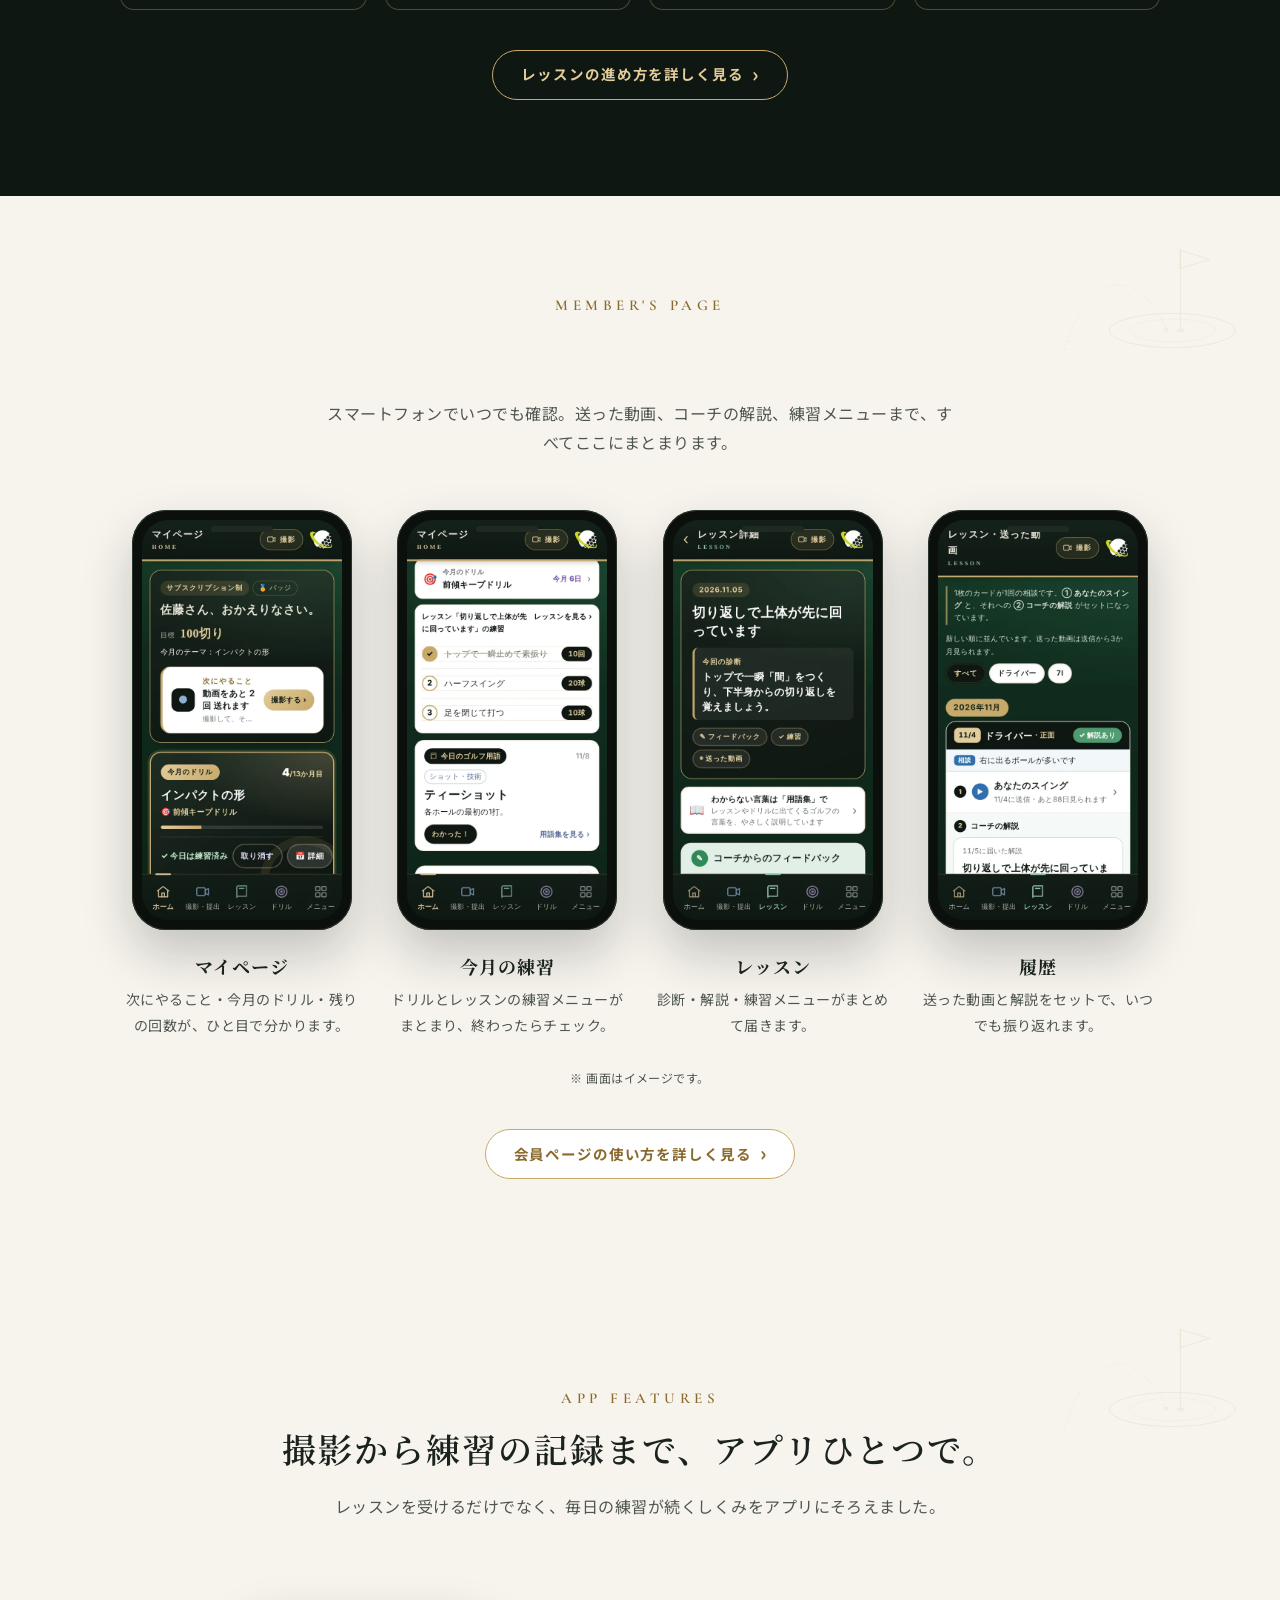
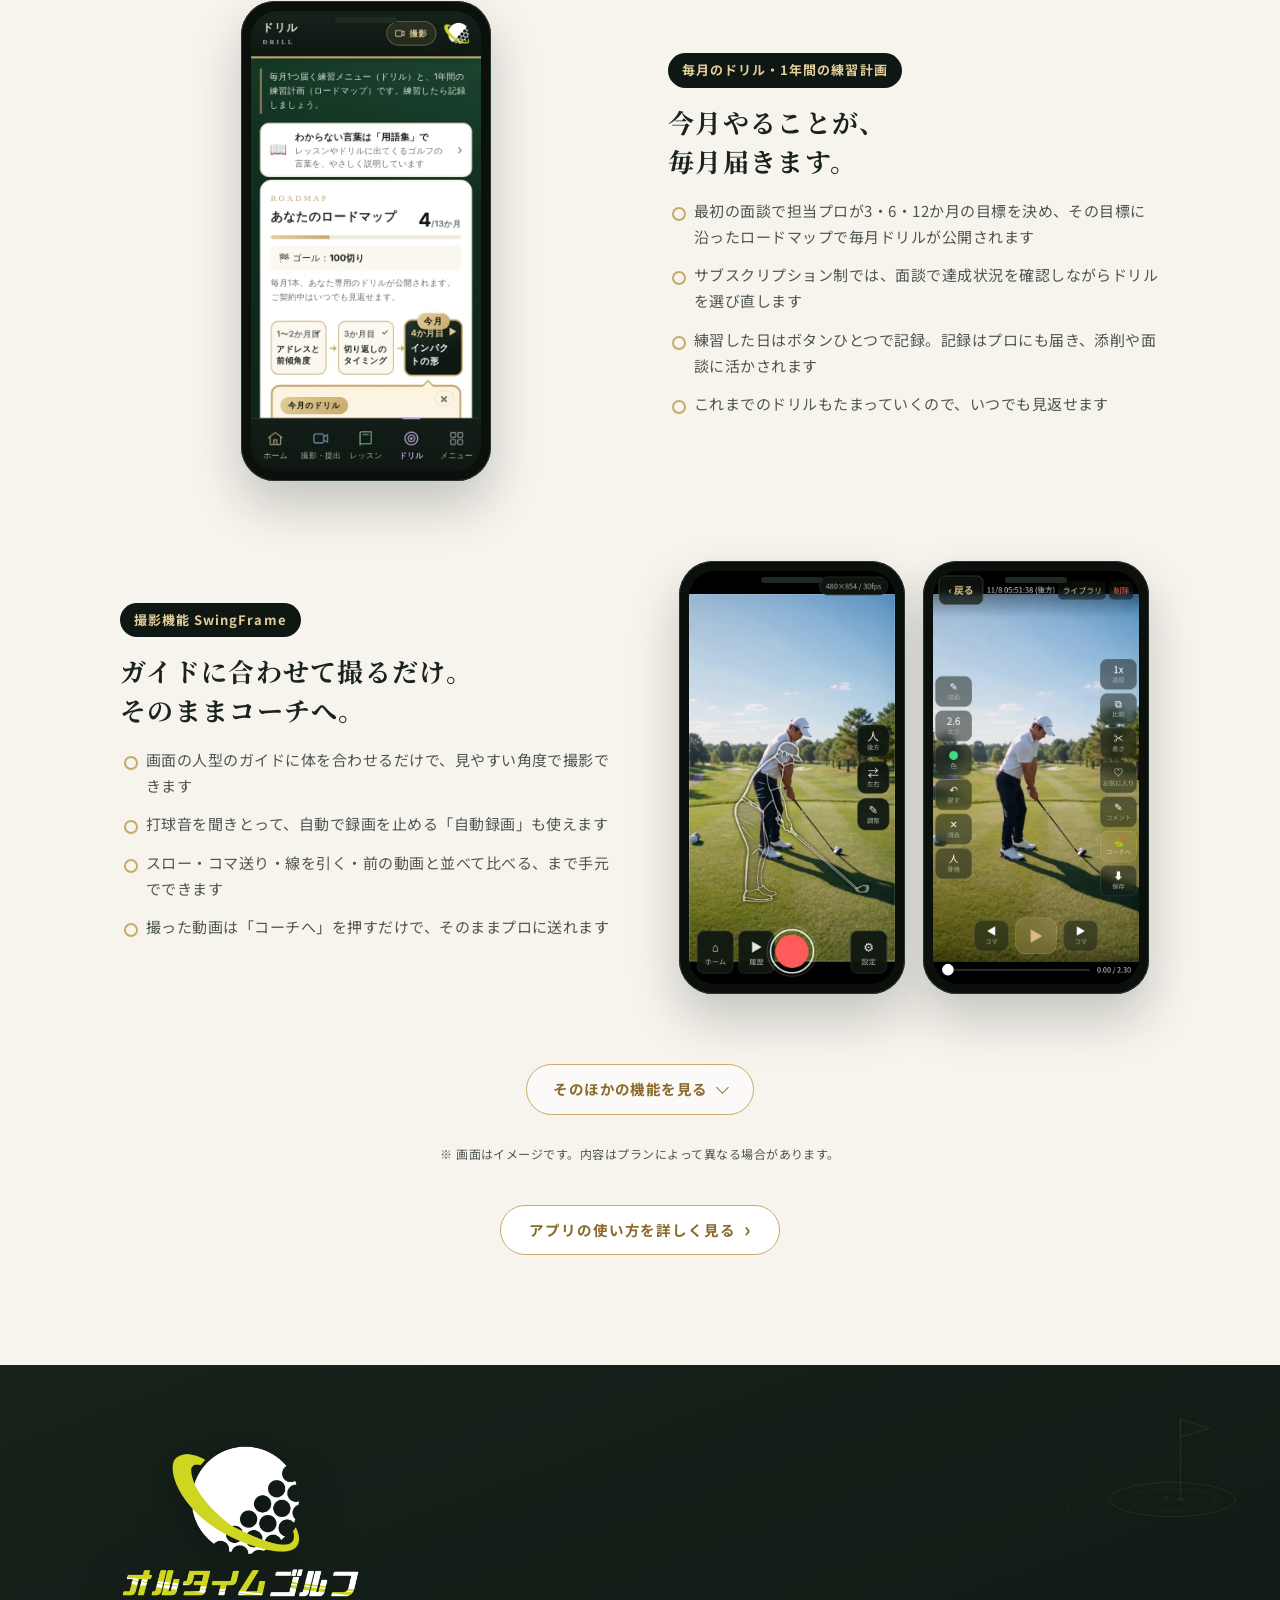
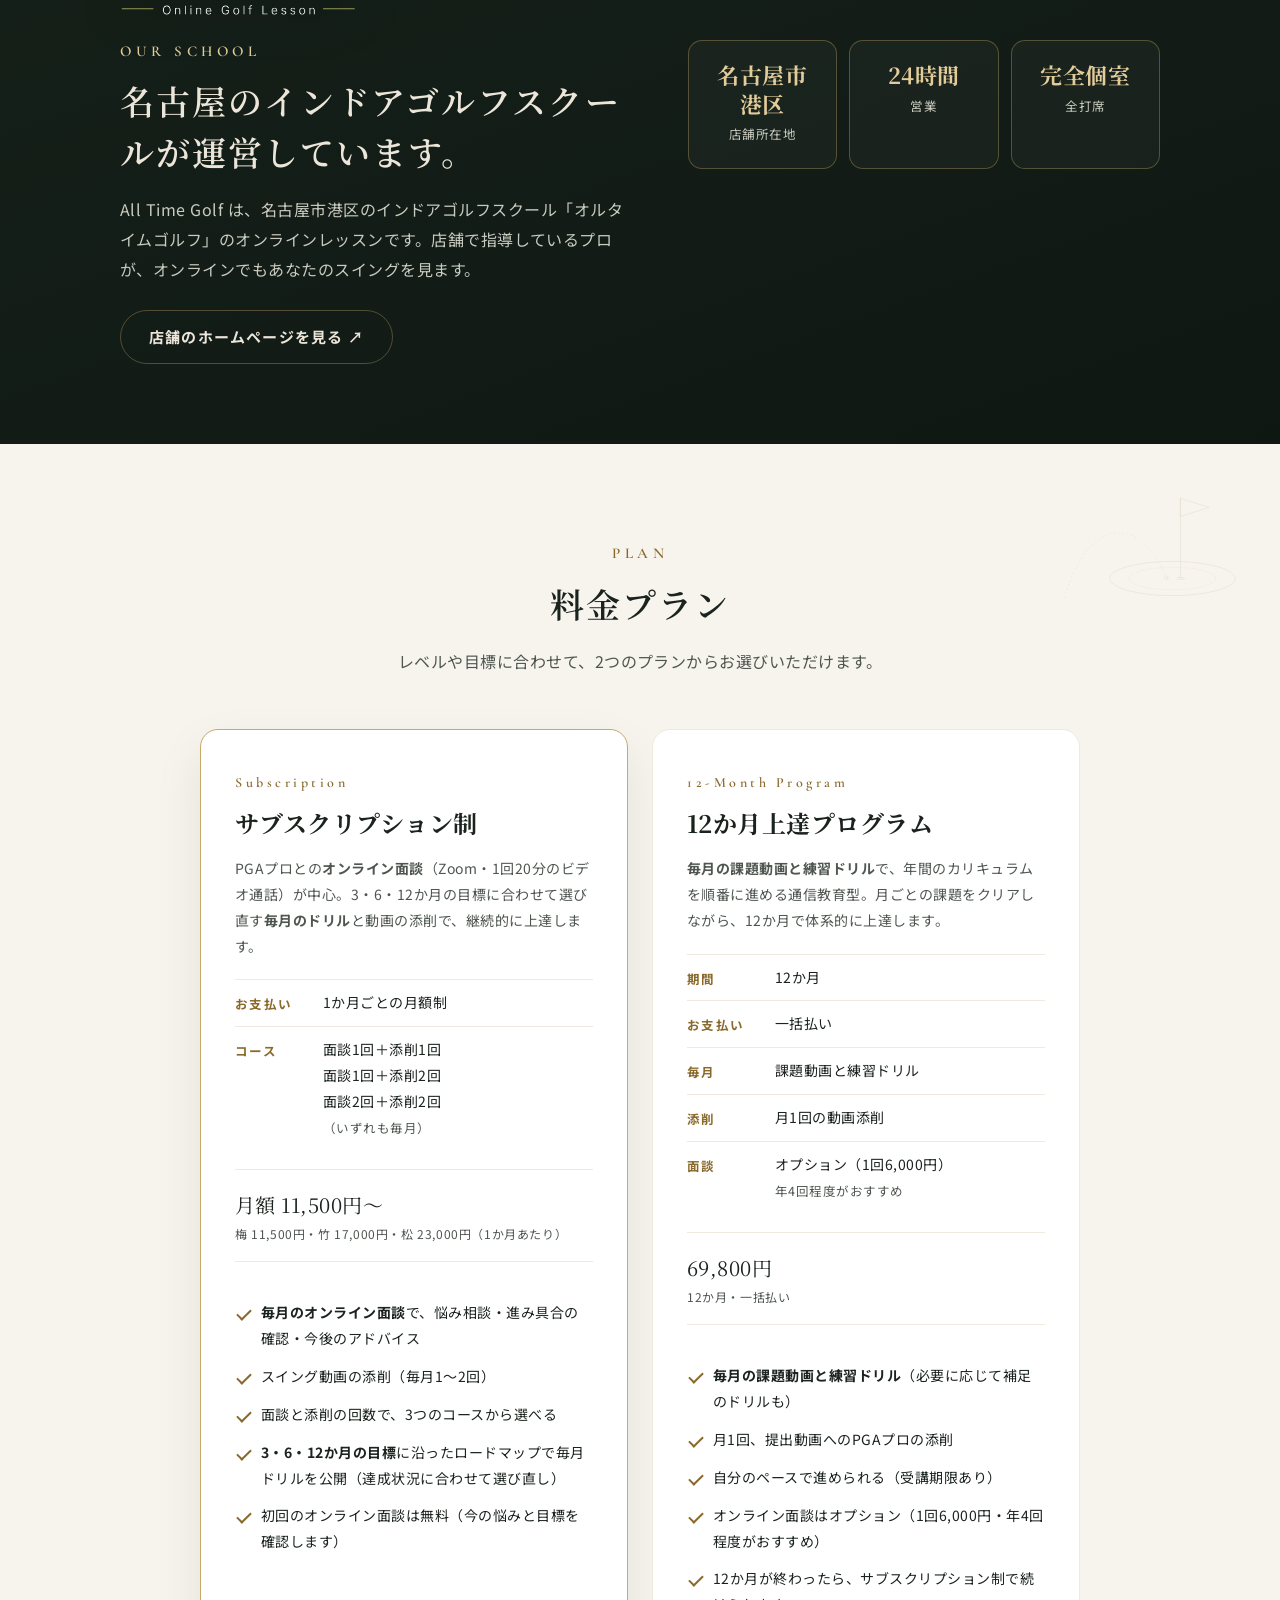
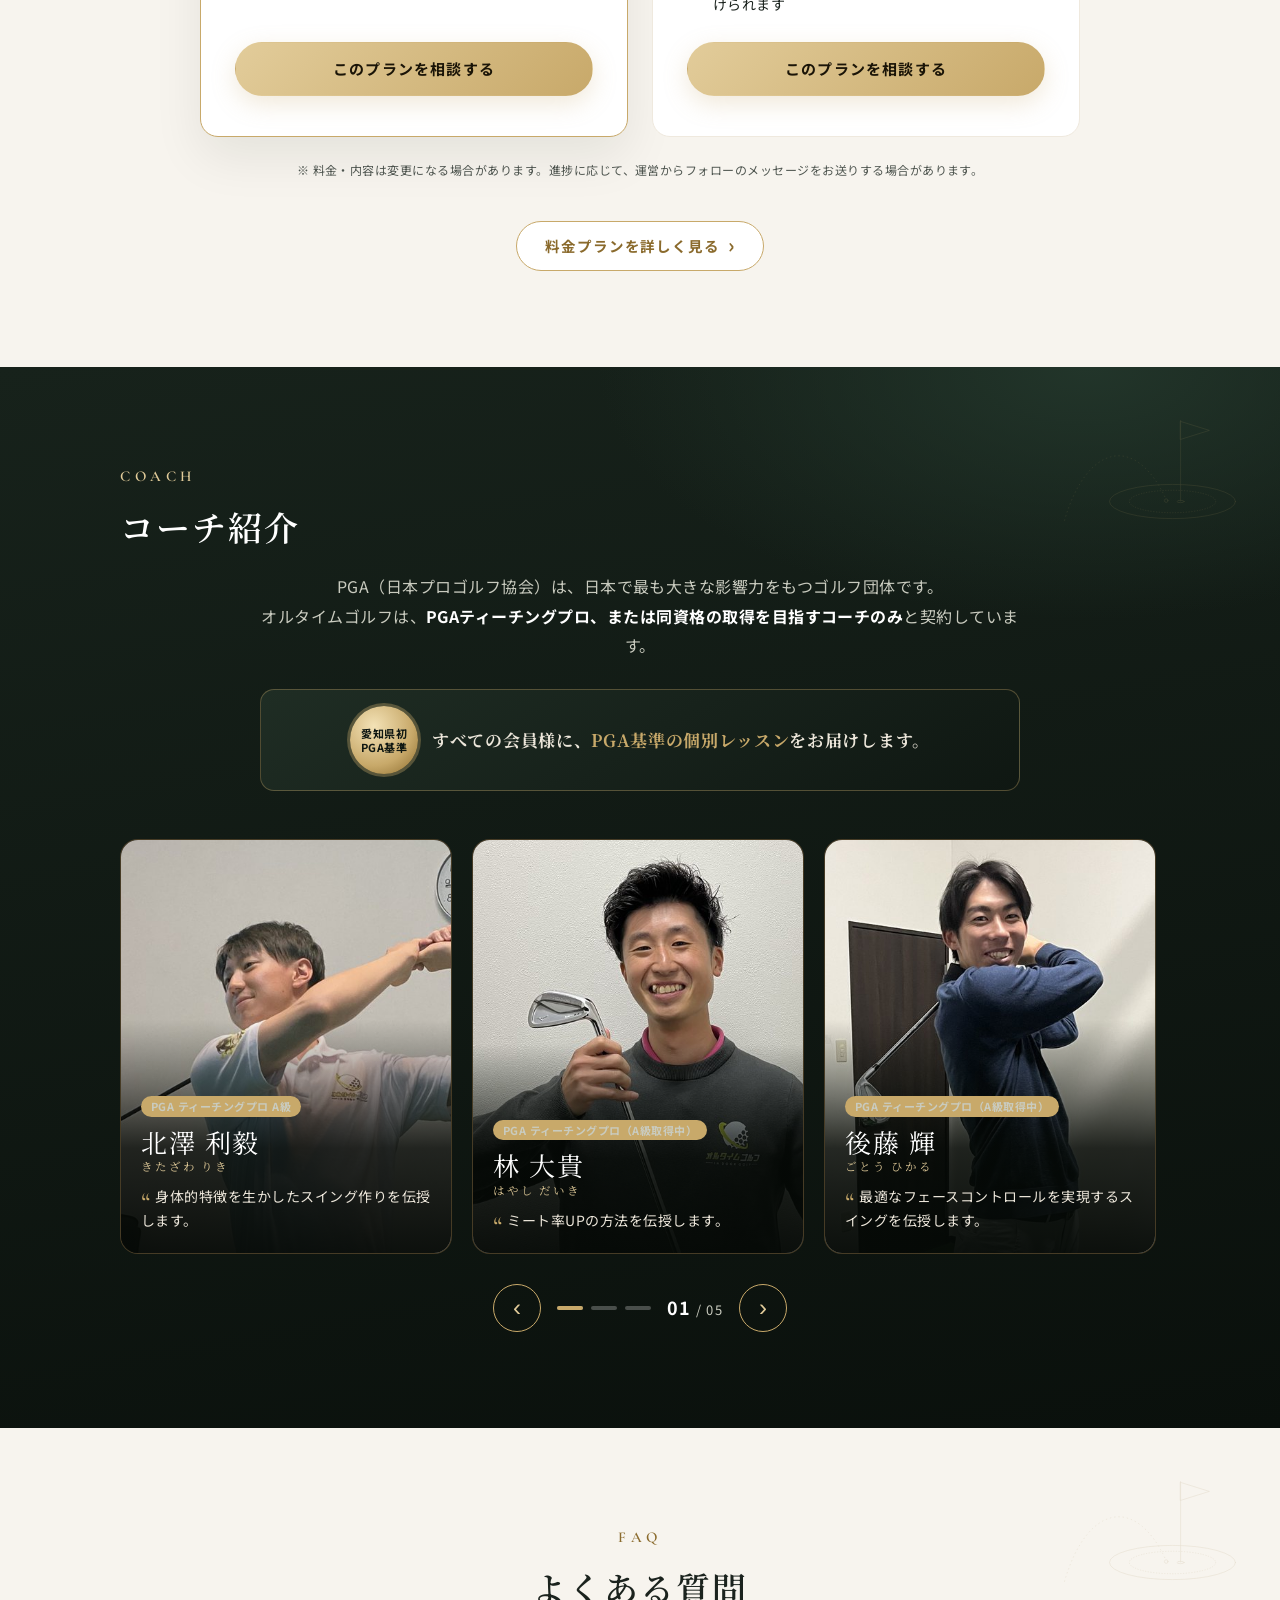
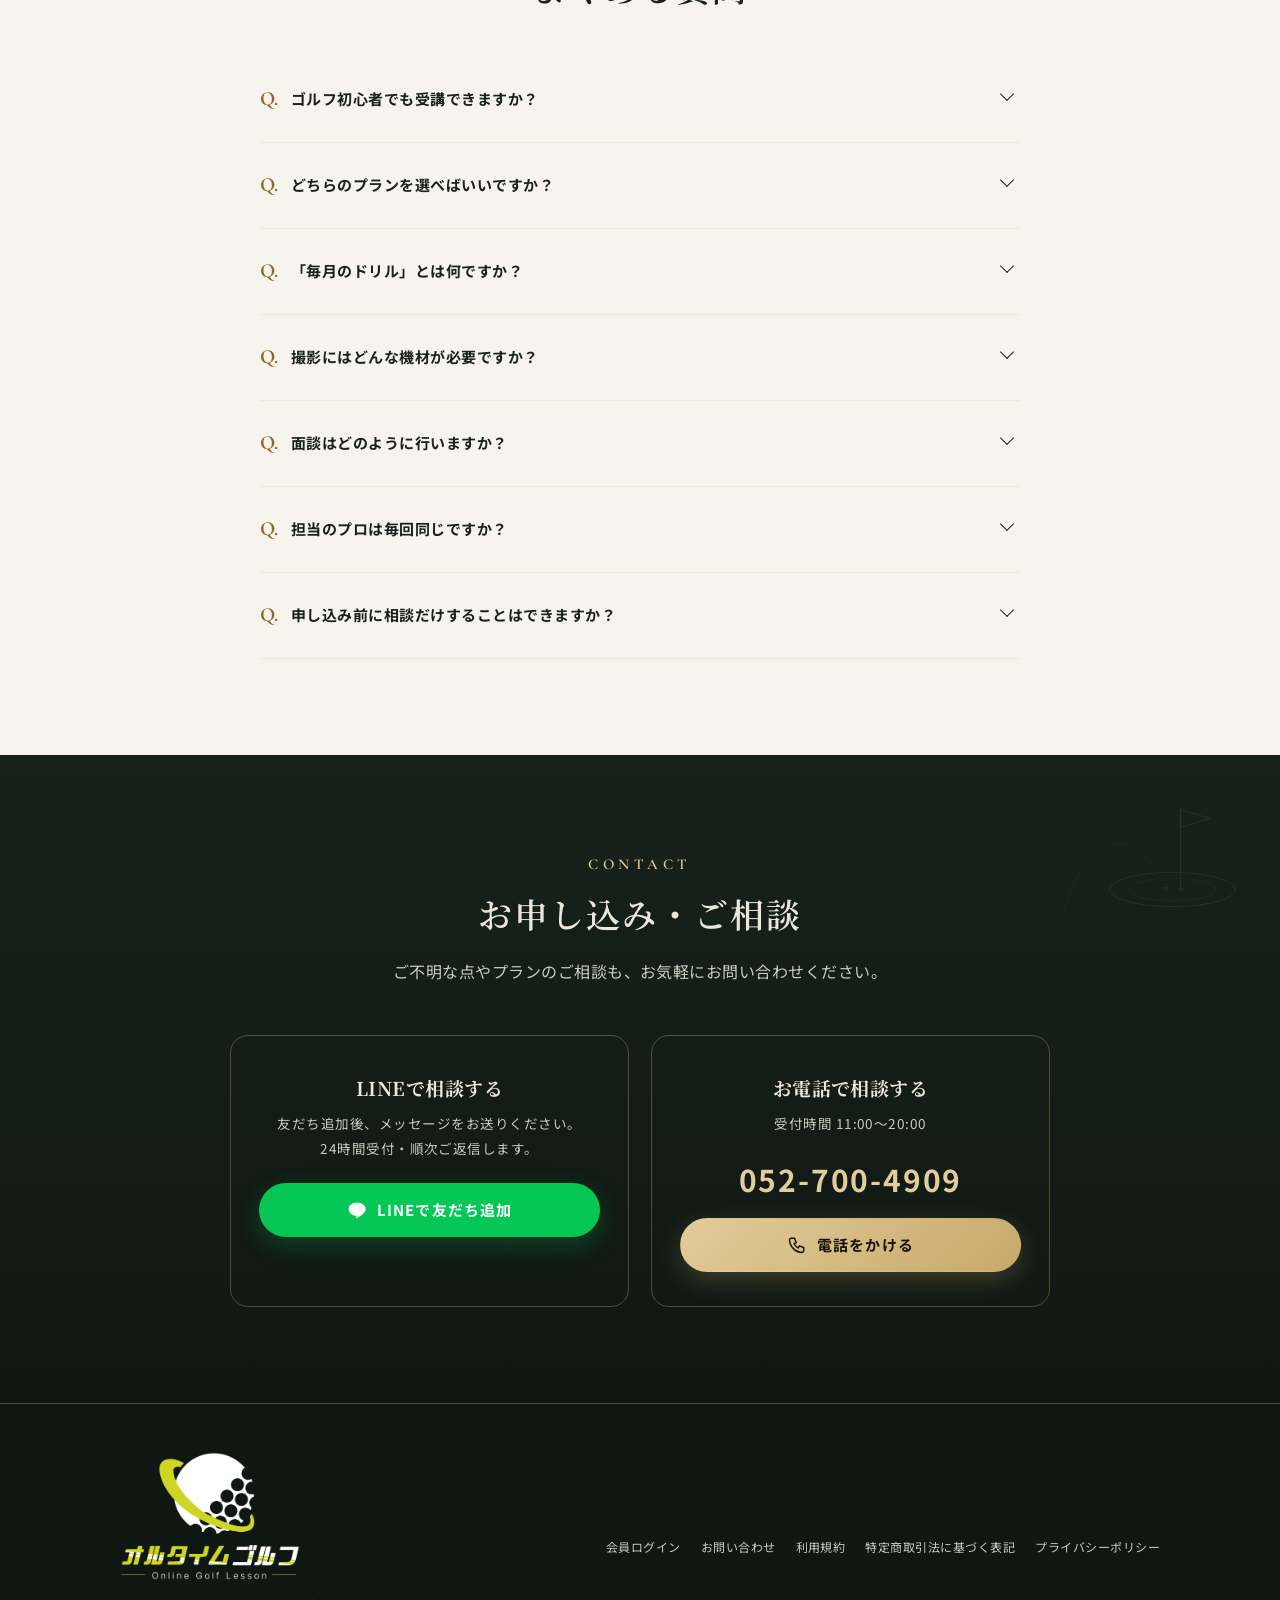
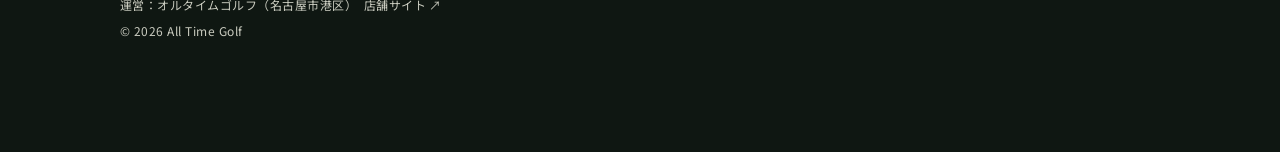
==== commit e318ac6e: "会員向け：料金の表示、面談の予約（hacomono）、面談に参加ボタン、面談のまとめ画面など - プラン名の（仮）を外し、料金（梅11,500円・竹17,000円・松23,000円／月、12か月上達プ" ====
--- a/index.html
+++ b/index.html
@@ -244,7 +244,7 @@
         <div class="feature reveal">
           <div class="ico"><svg viewBox="0 0 24 24" fill="none" stroke="currentColor" stroke-width="1.6" stroke-linecap="round" stroke-linejoin="round"><rect x="3" y="5" width="18" height="16" rx="2"/><path d="M16 3v4M8 3v4M3 10h18"/></svg></div>
           <h3>オンライン面談</h3>
-          <p>プロとビデオ通話で直接相談。日程はLINEで予約できます（プランにより回数が異なります）。</p>
+          <p>プロとZoom（ビデオ通話）で直接相談。1回20分です。予約は会員ページのボタンから、LINEの予約と同じ画面（hacomono）で行います（プランにより回数が異なります）。</p>
         </div>
         <div class="feature reveal">
           <div class="ico"><svg viewBox="0 0 24 24" fill="none" stroke="currentColor" stroke-width="1.6" stroke-linecap="round" stroke-linejoin="round"><path d="M4 19.5A2.5 2.5 0 0 1 6.5 17H20"/><path d="M6.5 2H20v20H6.5A2.5 2.5 0 0 1 4 19.5v-15A2.5 2.5 0 0 1 6.5 2z"/></svg></div>
@@ -296,18 +296,18 @@
         <div class="plan featured reveal">
           <div class="en">Subscription</div>
           <h3>サブスクリプション制</h3>
-          <p class="plan-lead">PGAプロとの<b>オンライン面談</b>（Zoomのようなビデオ通話）が中心。3・6・12か月の目標に合わせて選び直す<b>毎月のドリル</b>と動画の添削で、継続的に上達します。</p>
+          <p class="plan-lead">PGAプロとの<b>オンライン面談</b>（Zoom・1回20分のビデオ通話）が中心。3・6・12か月の目標に合わせて選び直す<b>毎月のドリル</b>と動画の添削で、継続的に上達します。</p>
           <dl class="spec">
             <div><dt>お支払い</dt><dd>1か月ごとの月額制</dd></div>
             <div><dt>コース</dt><dd>面談1回＋添削1回<br>面談1回＋添削2回<br>面談2回＋添削2回<br><span>（いずれも毎月）</span></dd></div>
           </dl>
-          <div class="price">料金は近日公開<small>詳しくはお問い合わせください</small></div>
+          <div class="price">月額 11,500円〜<small>梅 11,500円・竹 17,000円・松 23,000円（1か月あたり）</small></div>
           <ul class="plan-items">
             <li><b>毎月のオンライン面談</b>で、悩み相談・進み具合の確認・今後のアドバイス</li>
             <li>スイング動画の添削（毎月1〜2回）</li>
             <li>面談と添削の回数で、3つのコースから選べる</li>
             <li><b>3・6・12か月の目標</b>に沿ったロードマップで毎月ドリルを公開（達成状況に合わせて選び直し）</li>
-            <li>初回カウンセリングでスイングチェック</li>
+            <li>初回のオンライン面談は無料（今の悩みと目標を確認します）</li>
           </ul>
           <a class="btn btn-gold" href="#contact">このプランを相談する</a>
         </div>
@@ -320,14 +320,14 @@
             <div><dt>お支払い</dt><dd>一括払い</dd></div>
             <div><dt>毎月</dt><dd>課題動画と練習ドリル</dd></div>
             <div><dt>添削</dt><dd>月1回の動画添削</dd></div>
-            <div><dt>面談</dt><dd>オプション（別途料金）<br><span>年4回程度がおすすめ</span></dd></div>
+            <div><dt>面談</dt><dd>オプション（1回6,000円）<br><span>年4回程度がおすすめ</span></dd></div>
           </dl>
-          <div class="price">料金は近日公開<small>詳しくはお問い合わせください</small></div>
+          <div class="price">69,800円<small>12か月・一括払い</small></div>
           <ul class="plan-items">
             <li><b>毎月の課題動画と練習ドリル</b>（必要に応じて補足のドリルも）</li>
             <li>月1回、提出動画へのPGAプロの添削</li>
             <li>自分のペースで進められる（受講期限あり）</li>
-            <li>オンライン面談はオプション（年4回程度がおすすめ）</li>
+            <li>オンライン面談はオプション（1回6,000円・年4回程度がおすすめ）</li>
             <li>12か月が終わったら、サブスクリプション制で続けられます</li>
           </ul>
           <a class="btn btn-gold" href="#contact">このプランを相談する</a>
@@ -415,7 +415,7 @@
         <details><summary>撮影にはどんな機材が必要ですか？</summary>
           <p>スマートフォンがあれば大丈夫です。撮影の条件（方向・距離など）は課題ごとにご案内します。</p></details>
         <details><summary>面談はどのように行いますか？</summary>
-          <p>Zoomのようなビデオ通話で、画面越しにPGAプロと直接お話しします。動画やドリルを画面で共有しながら解説します（サブスクリプション制はコースにより月1〜2回、12か月上達プログラムはオプションで年4回程度がおすすめ）。</p></details>
+          <p>Zoom（ビデオ通話アプリ）で、画面越しにPGAプロと直接お話しします（1回20分）。動画やドリルを画面で共有しながら解説します（サブスクリプション制はコースにより月1〜2回、12か月上達プログラムはオプションで年4回程度がおすすめ）。</p></details>
         <details><summary>担当のプロは毎回同じですか？</summary>
           <p>最初の面談とロードマップづくりは、担当のPGAプロが行います。その後の添削や面談は、手の空いているプロ・コーチが対応します。指導の内容はカルテで共有しているので、毎回一から説明し直す必要はありません。</p></details>
         <details><summary>申し込み前に相談だけすることはできますか？</summary>
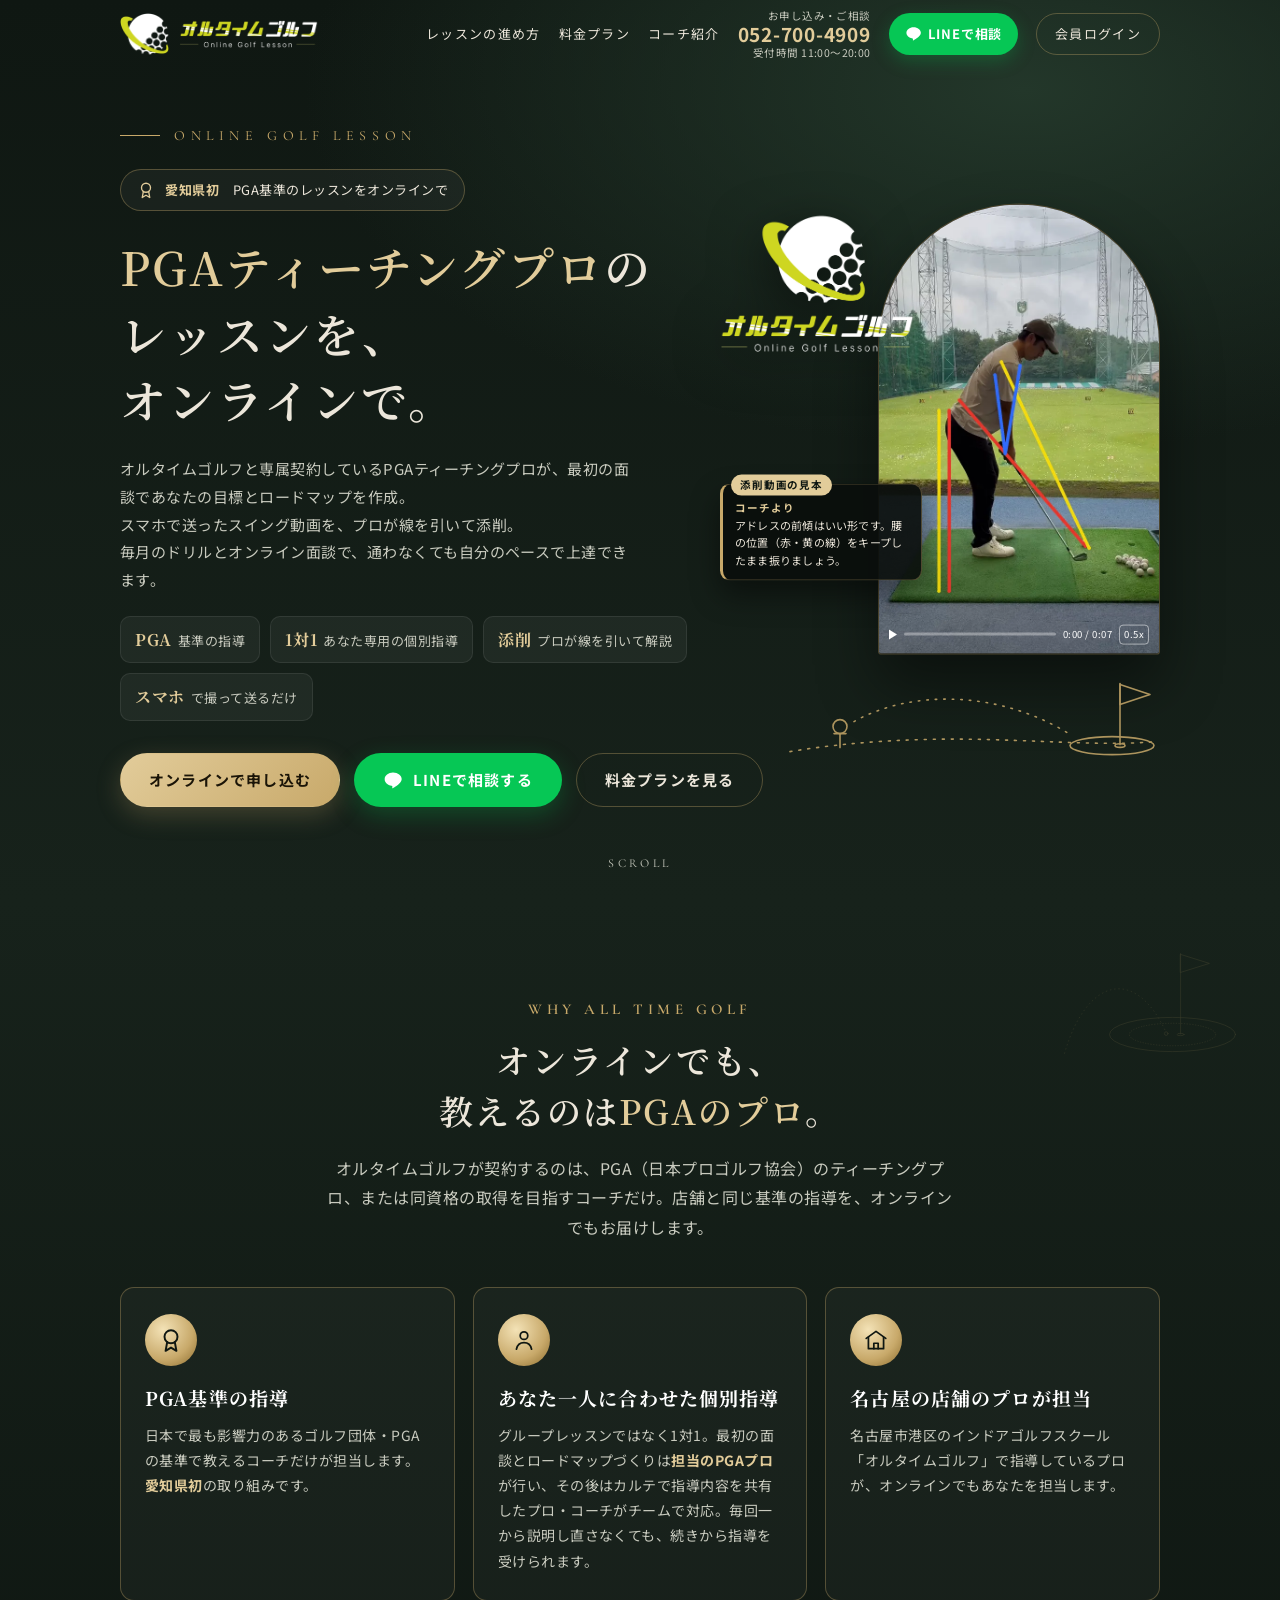
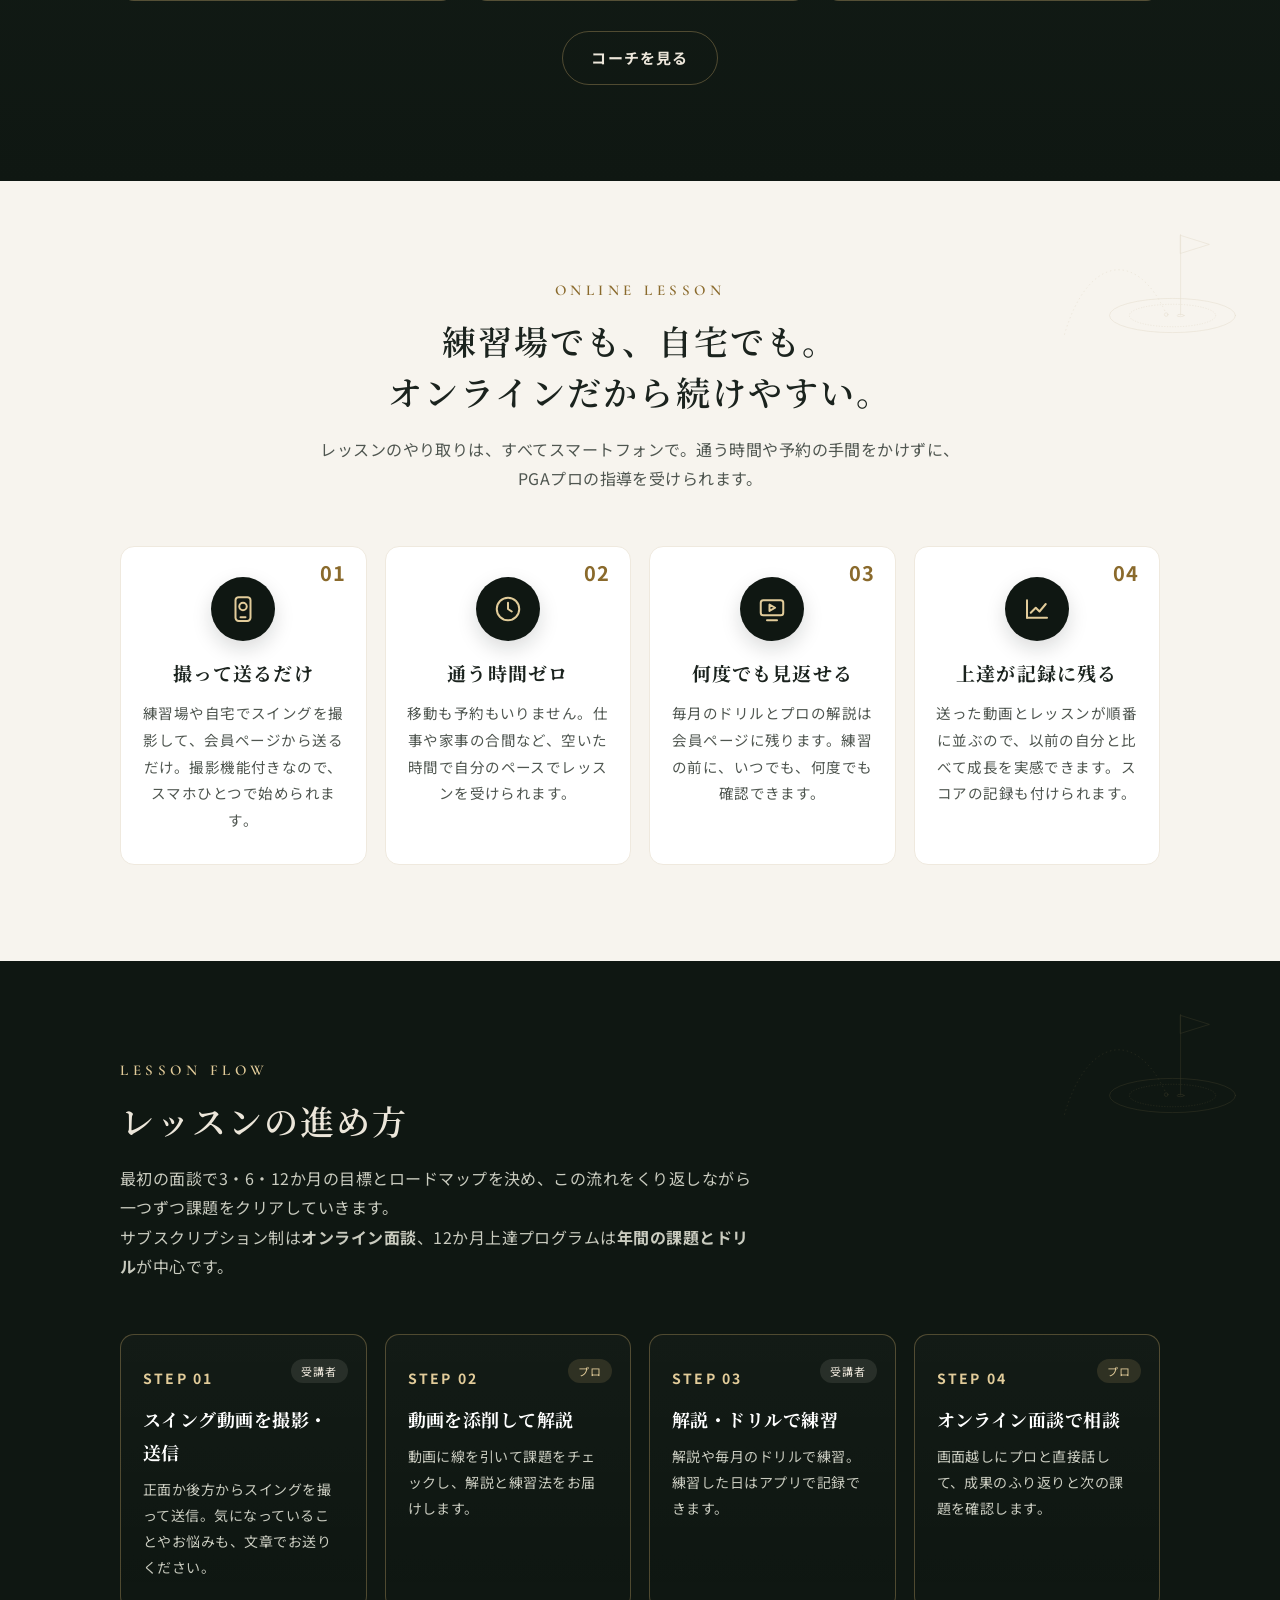
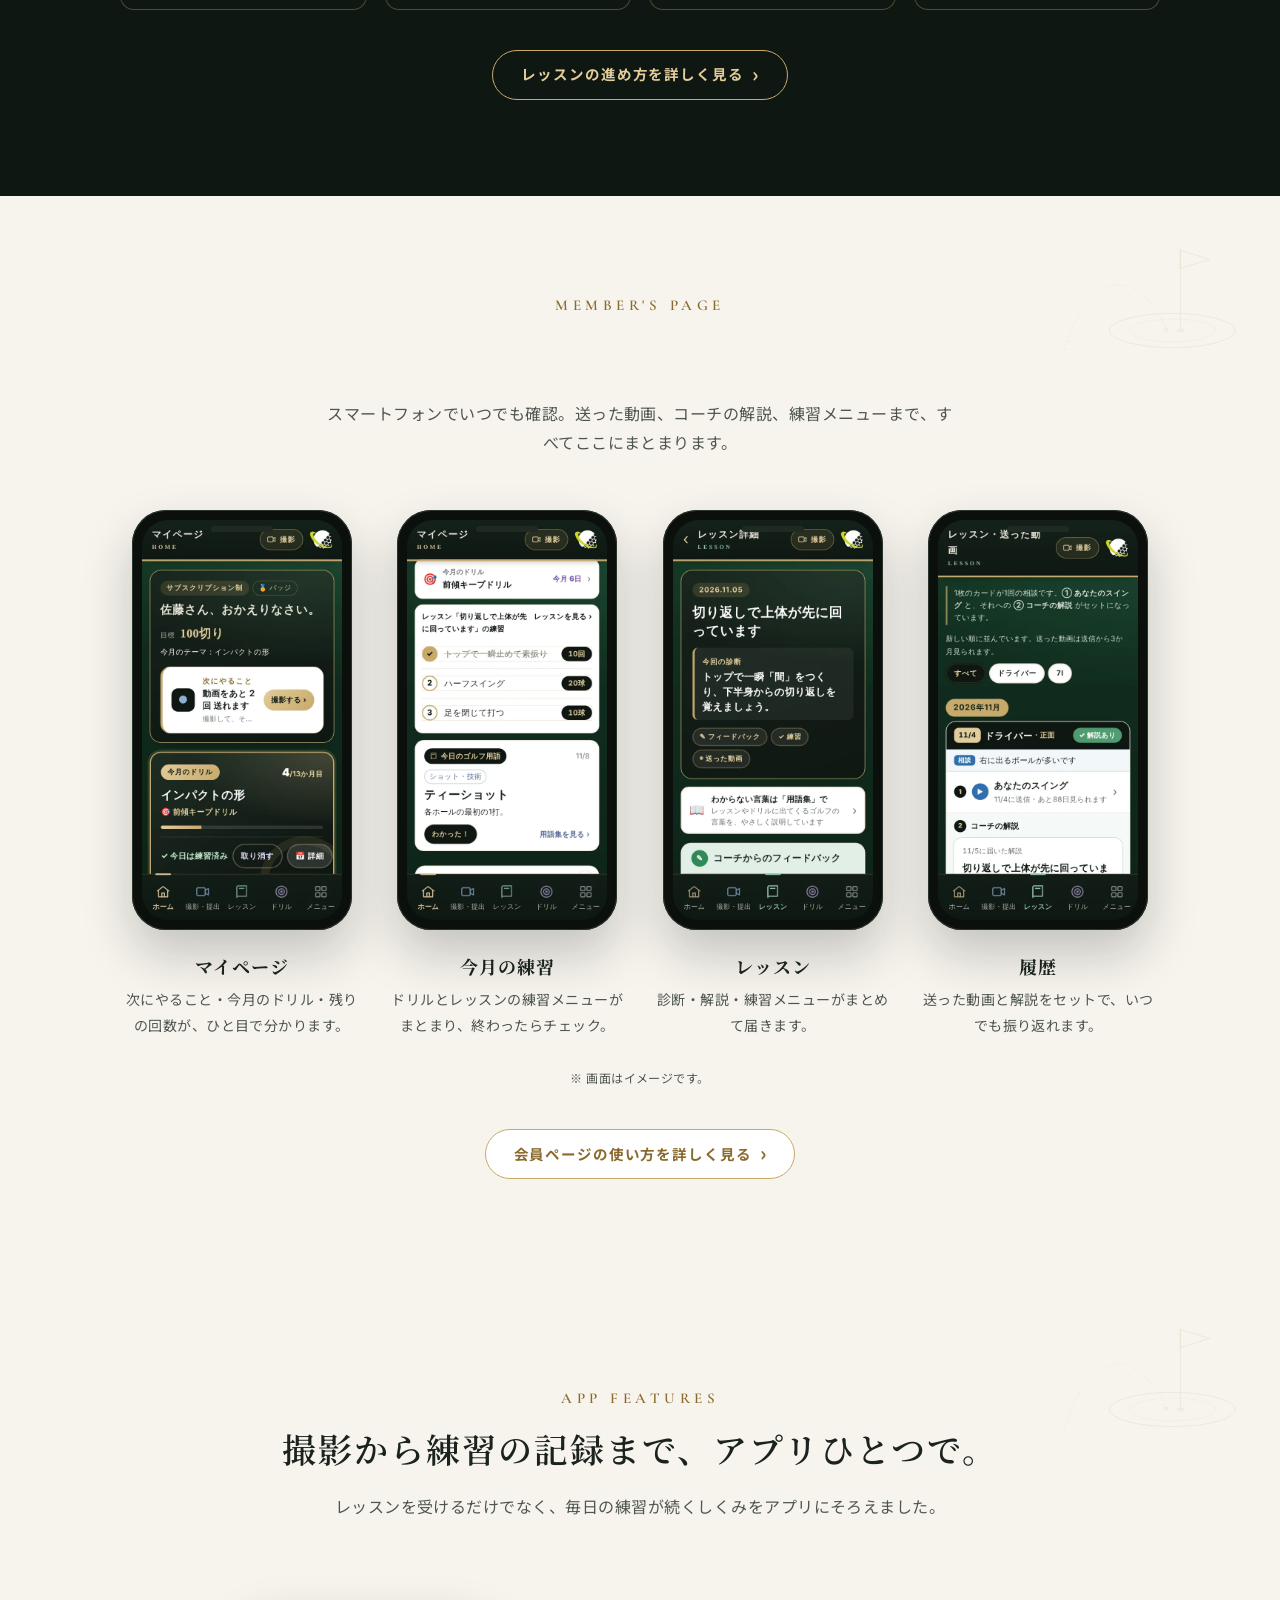
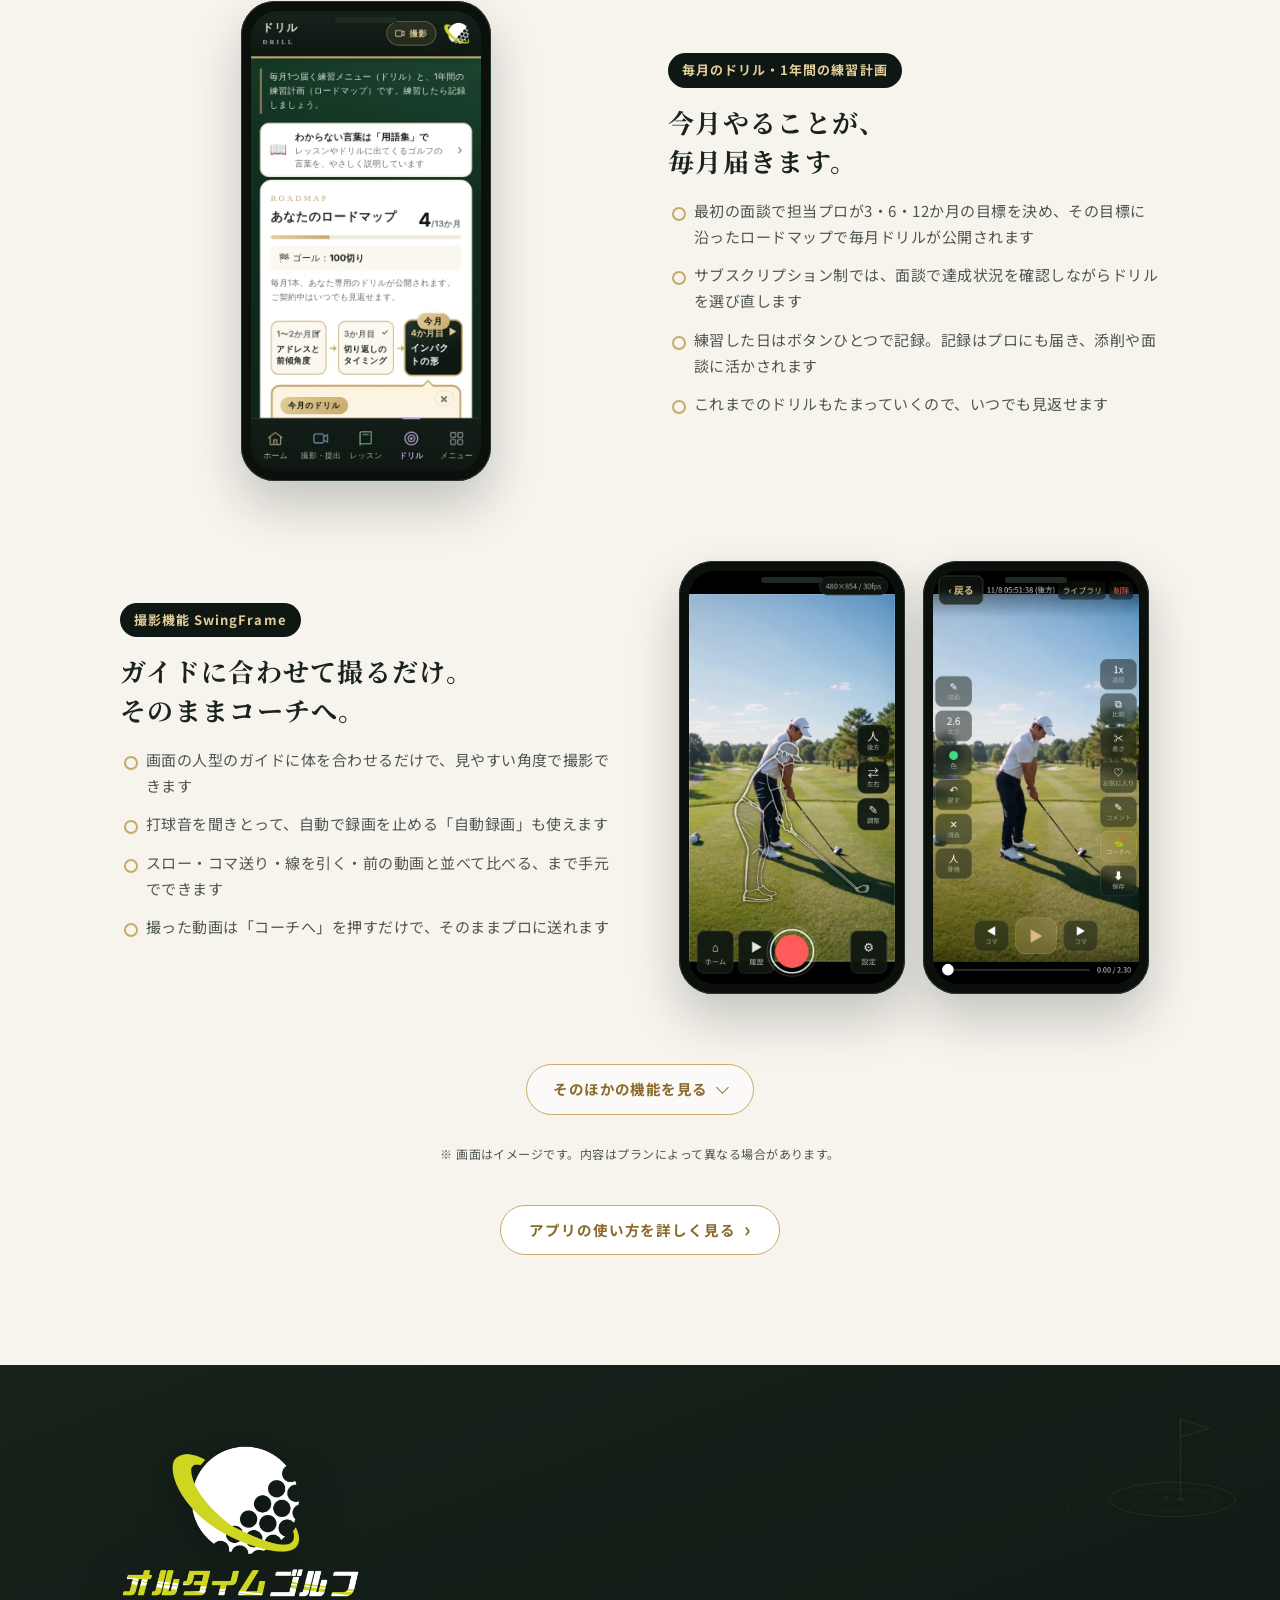
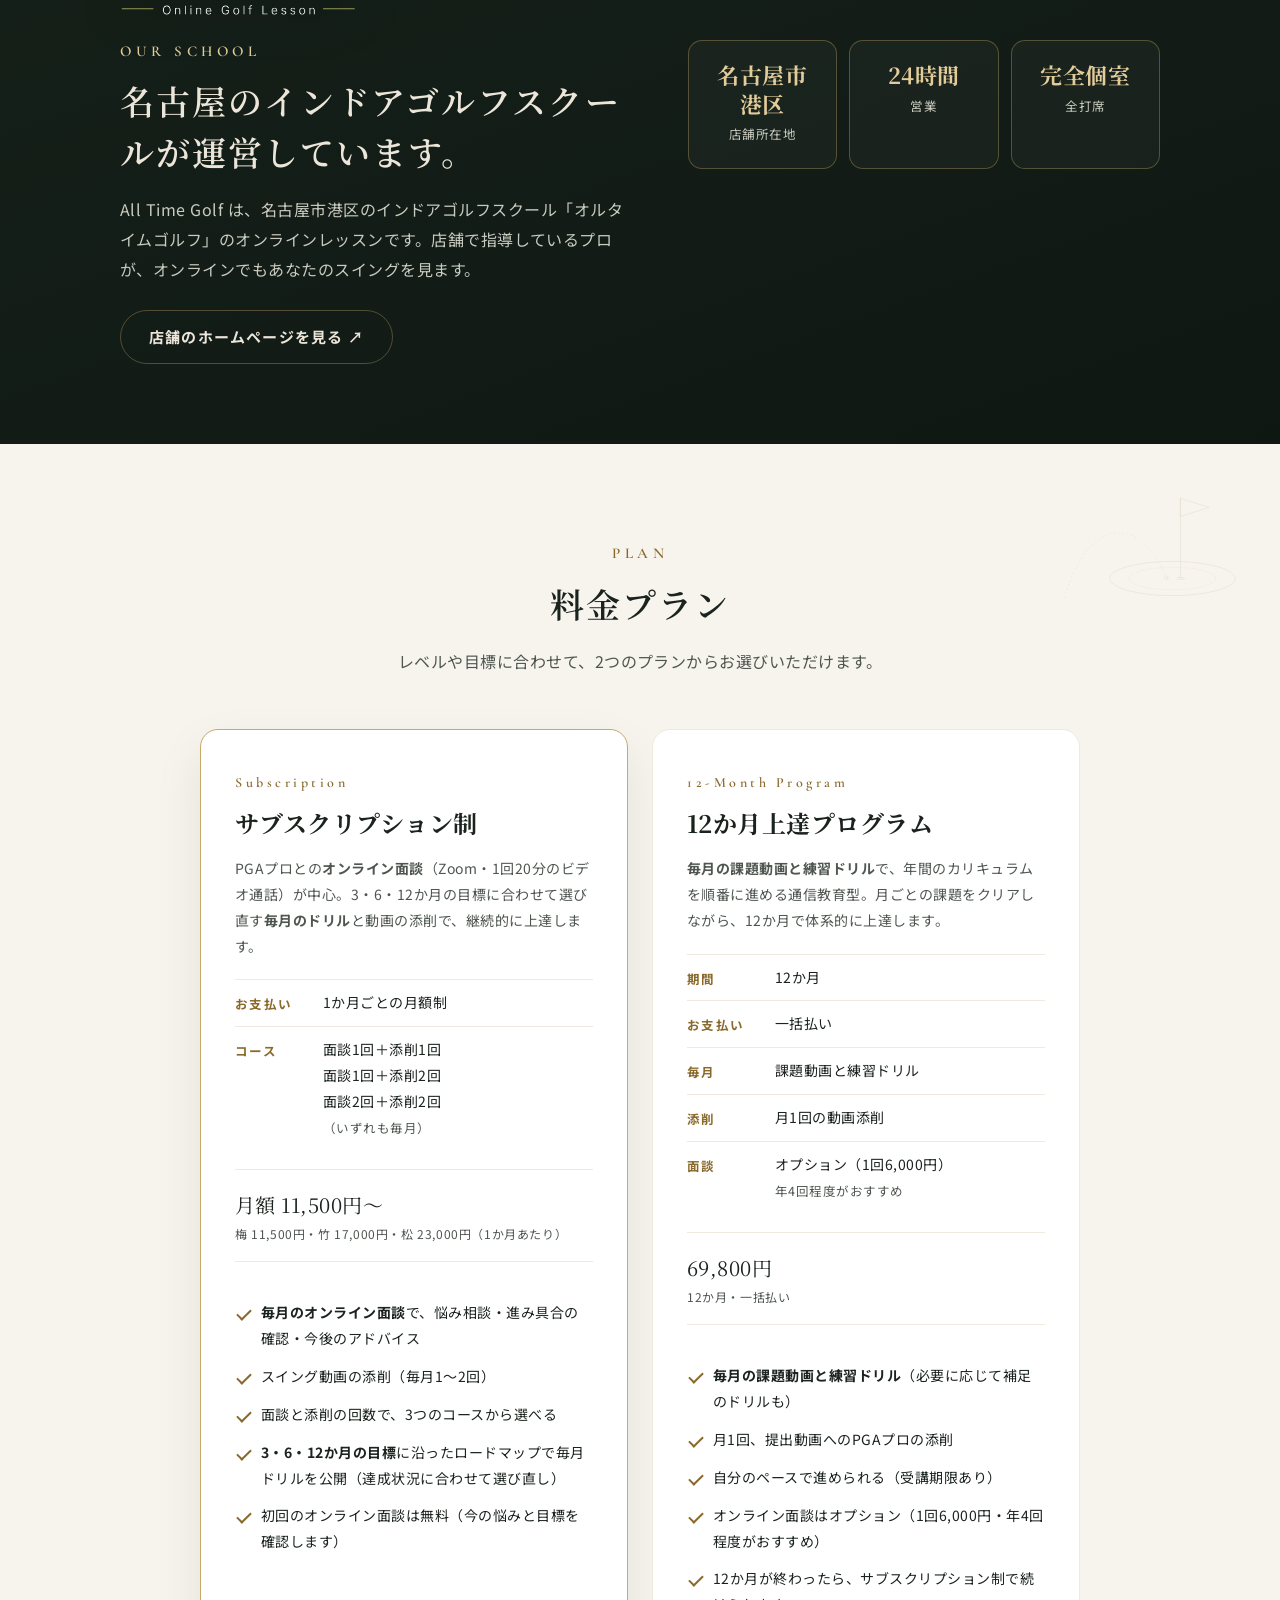
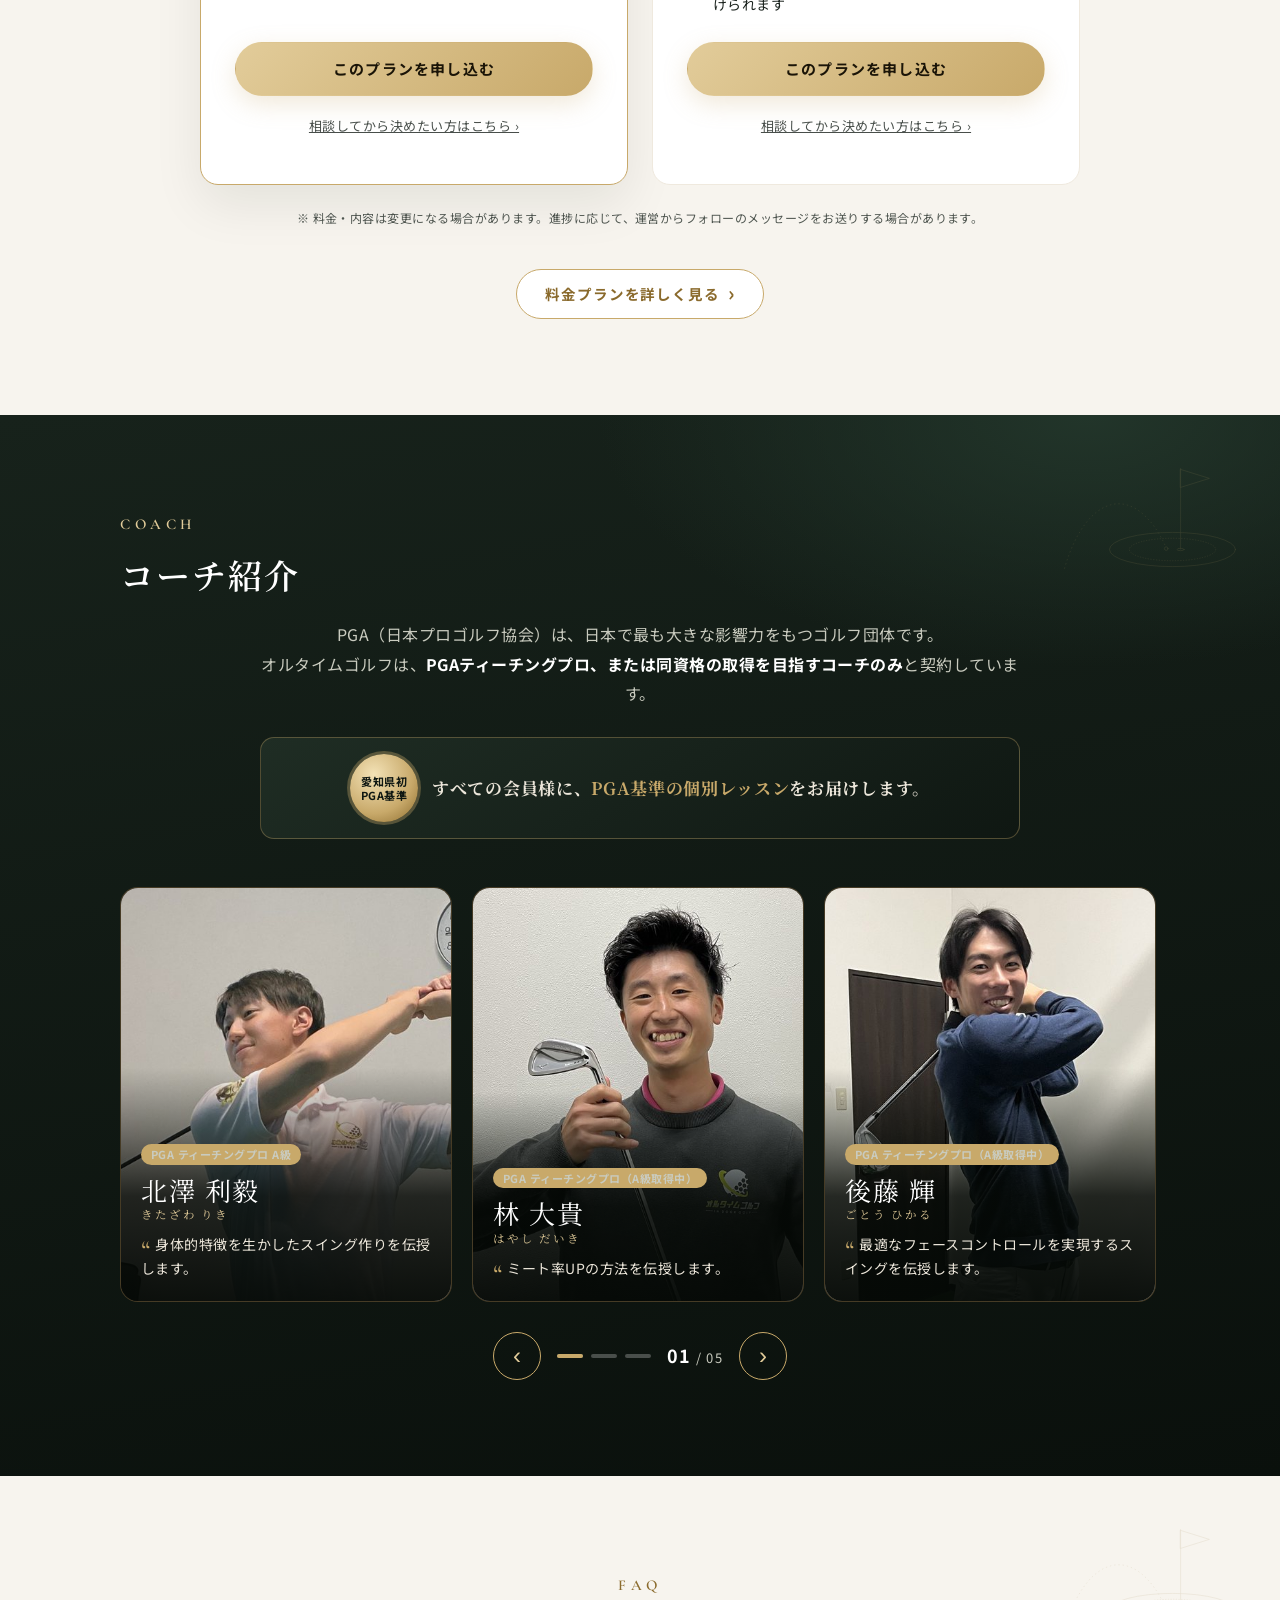
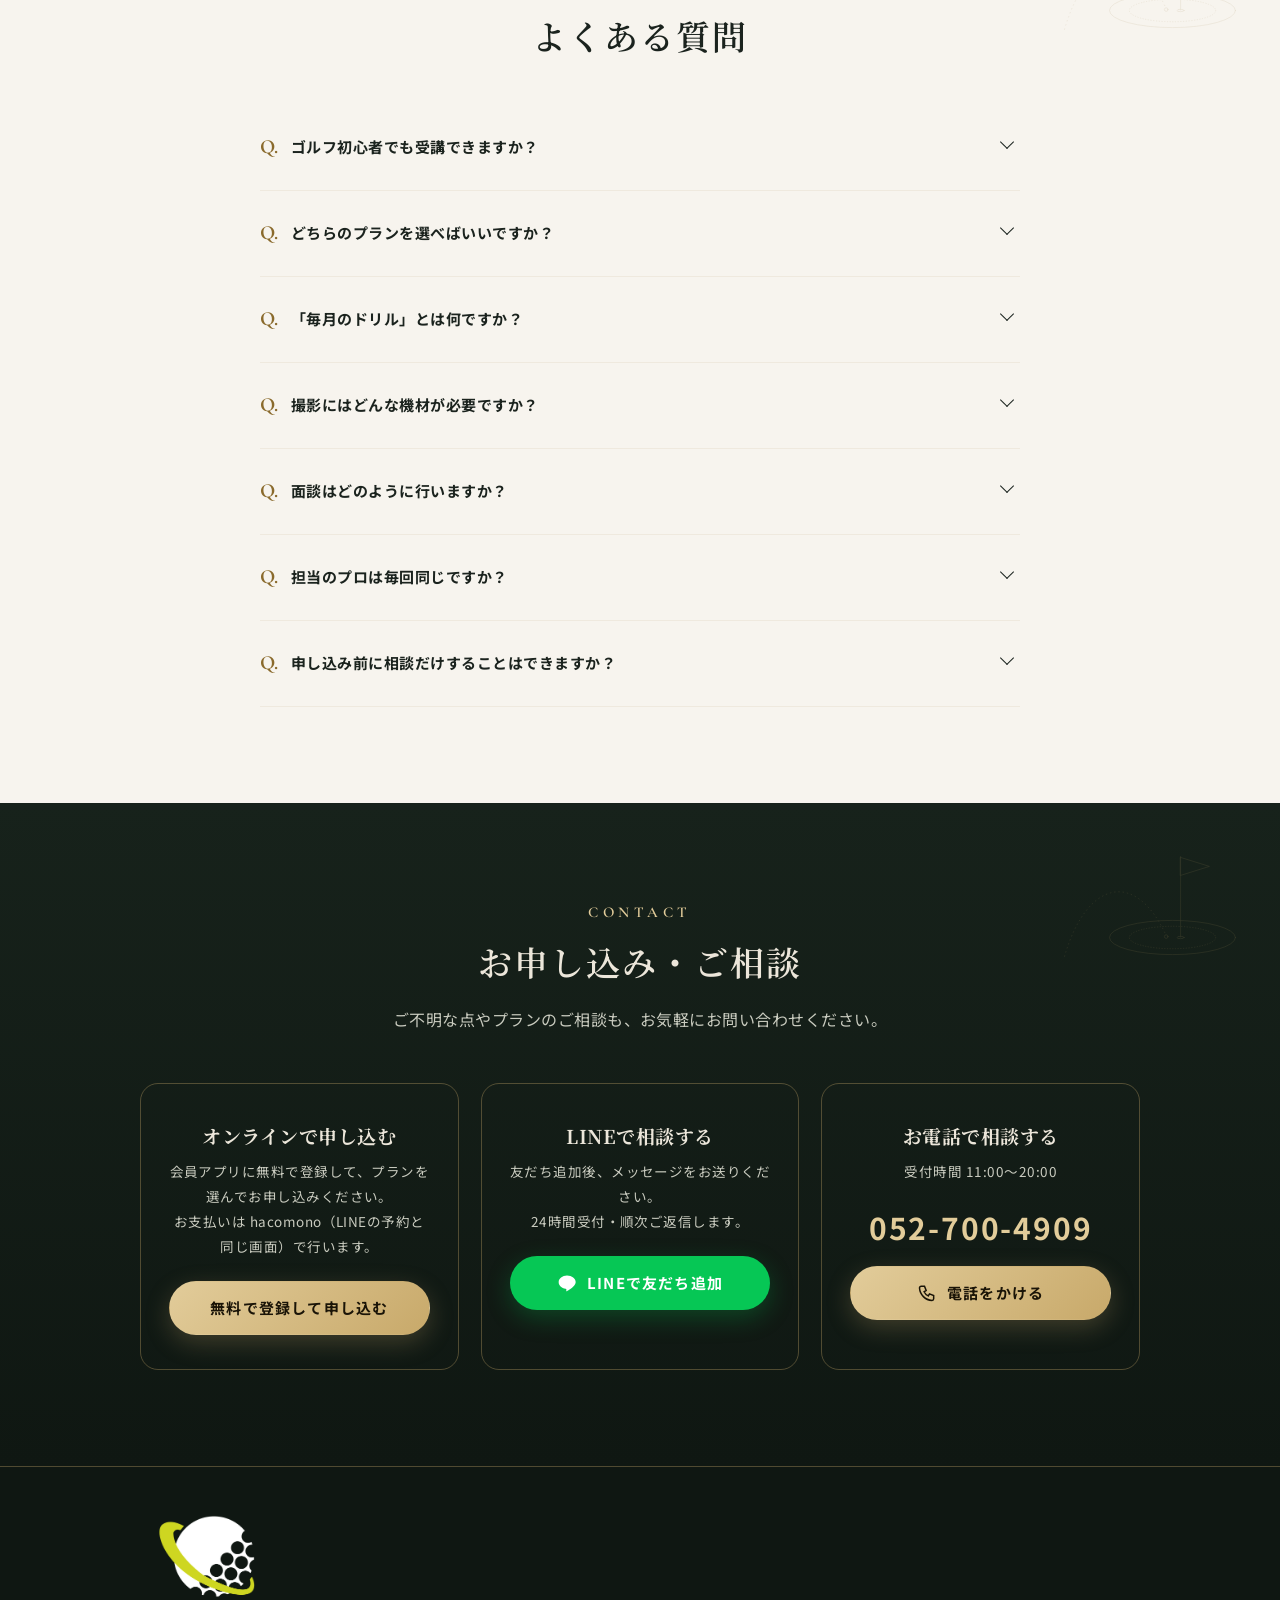
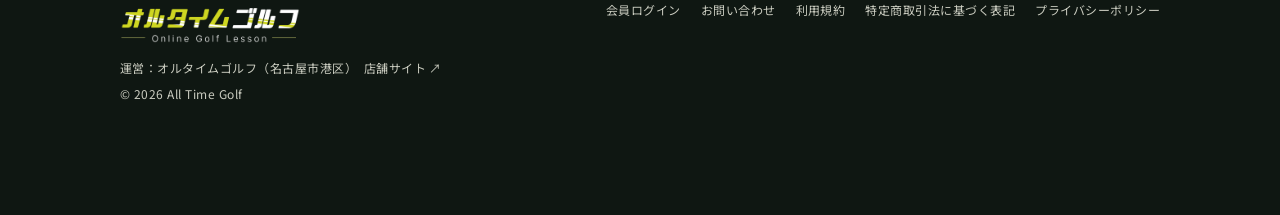
==== commit 9bf4a499: "ホームページの「申し込む」をアプリの新規登録へ・選んだプランをすぐ申し込めるように - ホームページ（トップ・プラン・使い方）：プランの「このプランを申し込む」、ヒーロー・メニュー・下の固定ボタン・お" ====
--- a/index.html
+++ b/index.html
@@ -57,8 +57,9 @@
       <li><a href="plan.html"><small>›</small>料金プランの詳細</a></li>
     </ul>
     <div class="drawer-actions">
+      <a class="btn btn-gold" data-apply href="app/#/signup">オンラインで申し込む（無料登録）</a>
       <a class="btn btn-line" data-line href="https://lin.ee/ssvLEAZ" target="_blank" rel="noopener">LINEで相談する</a>
-      <a class="btn btn-gold" data-tel href="tel:0527004909">電話する（11:00〜20:00）</a>
+      <a class="btn btn-ghost" data-tel href="tel:0527004909">電話する（11:00〜20:00）</a>
       <a class="btn btn-ghost" href="app/">会員ログイン</a>
     </div>
   </nav>
@@ -94,6 +95,7 @@
         <li><b>スマホ</b><span>で撮って送るだけ</span></li>
       </ul>
       <div class="actions">
+        <a class="btn btn-gold" data-apply href="app/#/signup">オンラインで申し込む</a>
         <a class="btn btn-line" data-line href="https://lin.ee/ssvLEAZ" target="_blank" rel="noopener">
           <svg viewBox="0 0 24 24" fill="currentColor" aria-hidden="true"><path d="M12 3C6.5 3 2 6.6 2 11c0 3.9 3.5 7.2 8.3 7.9.3.1.8.2.9.5.1.3.1.7 0 1l-.1.9c0 .3-.2 1 .9.5s6-3.5 8.2-6.1c1.5-1.6 2.2-3.2 2.2-4.8C22.4 6.6 17.9 3 12 3z"/></svg>
           LINEで相談する
@@ -309,7 +311,8 @@
             <li><b>3・6・12か月の目標</b>に沿ったロードマップで毎月ドリルを公開（達成状況に合わせて選び直し）</li>
             <li>初回のオンライン面談は無料（今の悩みと目標を確認します）</li>
           </ul>
-          <a class="btn btn-gold" href="#contact">このプランを相談する</a>
+          <a class="btn btn-gold" data-apply href="app/?plan=SUB#/signup">このプランを申し込む</a>
+          <a class="plan-ask-link" href="#contact">相談してから決めたい方はこちら ›</a>
         </div>
         <div class="plan reveal">
           <div class="en">12-Month Program</div>
@@ -330,7 +333,8 @@
             <li>オンライン面談はオプション（1回6,000円・年4回程度がおすすめ）</li>
             <li>12か月が終わったら、サブスクリプション制で続けられます</li>
           </ul>
-          <a class="btn btn-gold" href="#contact">このプランを相談する</a>
+          <a class="btn btn-gold" data-apply href="app/?plan=YOUCAN#/signup">このプランを申し込む</a>
+          <a class="plan-ask-link" href="#contact">相談してから決めたい方はこちら ›</a>
         </div>
       </div>
       <p class="note reveal">※ 料金・内容は変更になる場合があります。進捗に応じて、運営からフォローのメッセージをお送りする場合があります。</p>
@@ -432,6 +436,11 @@
       <p class="lead reveal">ご不明な点やプランのご相談も、お気軽にお問い合わせください。</p>
       <div class="contact-grid">
         <div class="contact-card reveal">
+          <h3>オンラインで申し込む</h3>
+          <p>会員アプリに無料で登録して、プランを選んでお申し込みください。<br>お支払いは hacomono（LINEの予約と同じ画面）で行います。</p>
+          <a class="btn btn-gold" data-apply href="app/#/signup">無料で登録して申し込む</a>
+        </div>
+        <div class="contact-card reveal">
           <h3>LINEで相談する</h3>
           <p>友だち追加後、メッセージをお送りください。<br>24時間受付・順次ご返信します。</p>
           <a class="btn btn-line" data-line href="https://lin.ee/ssvLEAZ" target="_blank" rel="noopener">
@@ -471,8 +480,9 @@
 </footer>
 
 <div class="sticky-cta" id="stickyCta" aria-label="お問い合わせ">
+  <a class="btn btn-gold" data-apply href="app/#/signup">申し込む</a>
   <a class="btn btn-line" data-line href="https://lin.ee/ssvLEAZ" target="_blank" rel="noopener">LINEで相談</a>
-  <a class="btn btn-gold" data-tel href="#contact">電話する</a>
+  <a class="btn btn-ghost" data-tel href="#contact">電話</a>
 </div>
 
 <script src="assets/site.js"></script>
--- a/assets/site.css
+++ b/assets/site.css
@@ -257,7 +257,7 @@
 /* お問い合わせ */
 .contact{background:linear-gradient(180deg,var(--ink-2),var(--ink));color:var(--on-dark)}
 .contact .lead{color:var(--on-dark-muted)}
-.contact-grid{display:grid;grid-template-columns:1fr 1fr;gap:22px;max-width:820px;margin:48px auto 0}
+.contact-grid{display:grid;grid-template-columns:repeat(auto-fit,minmax(240px,1fr));gap:22px;max-width:1000px;margin:48px auto 0}
 .contact-card{border:1px solid var(--gold-line);border-radius:18px;padding:34px 28px;text-align:center}
 .contact-card h3{font-family:var(--serif);margin:0 0 6px;font-size:19px}
 .contact-card p{margin:0 0 22px;color:var(--on-dark-muted);font-size:13.5px}
@@ -515,3 +515,6 @@
 .cc-price{margin:14px 0 0!important;padding-top:12px;border-top:1px solid var(--paper-2);font-family:var(--serif);font-size:15px;color:var(--text)!important}
 .course-cards .cc-rec{border:1px solid var(--gold);box-shadow:0 14px 34px rgba(15,23,18,.08);position:relative}
 .cc-tag{position:absolute;top:-11px;left:18px;background:var(--ink);color:var(--gold-2);font-size:11px;letter-spacing:.15em;padding:3px 12px;border-radius:999px}
+
+/* プランのカード：相談の小さなリンク */
+.plan-ask-link{display:block;text-align:center;margin-top:12px;font-size:13px;color:inherit;opacity:.8;text-decoration:underline;padding:6px 0}
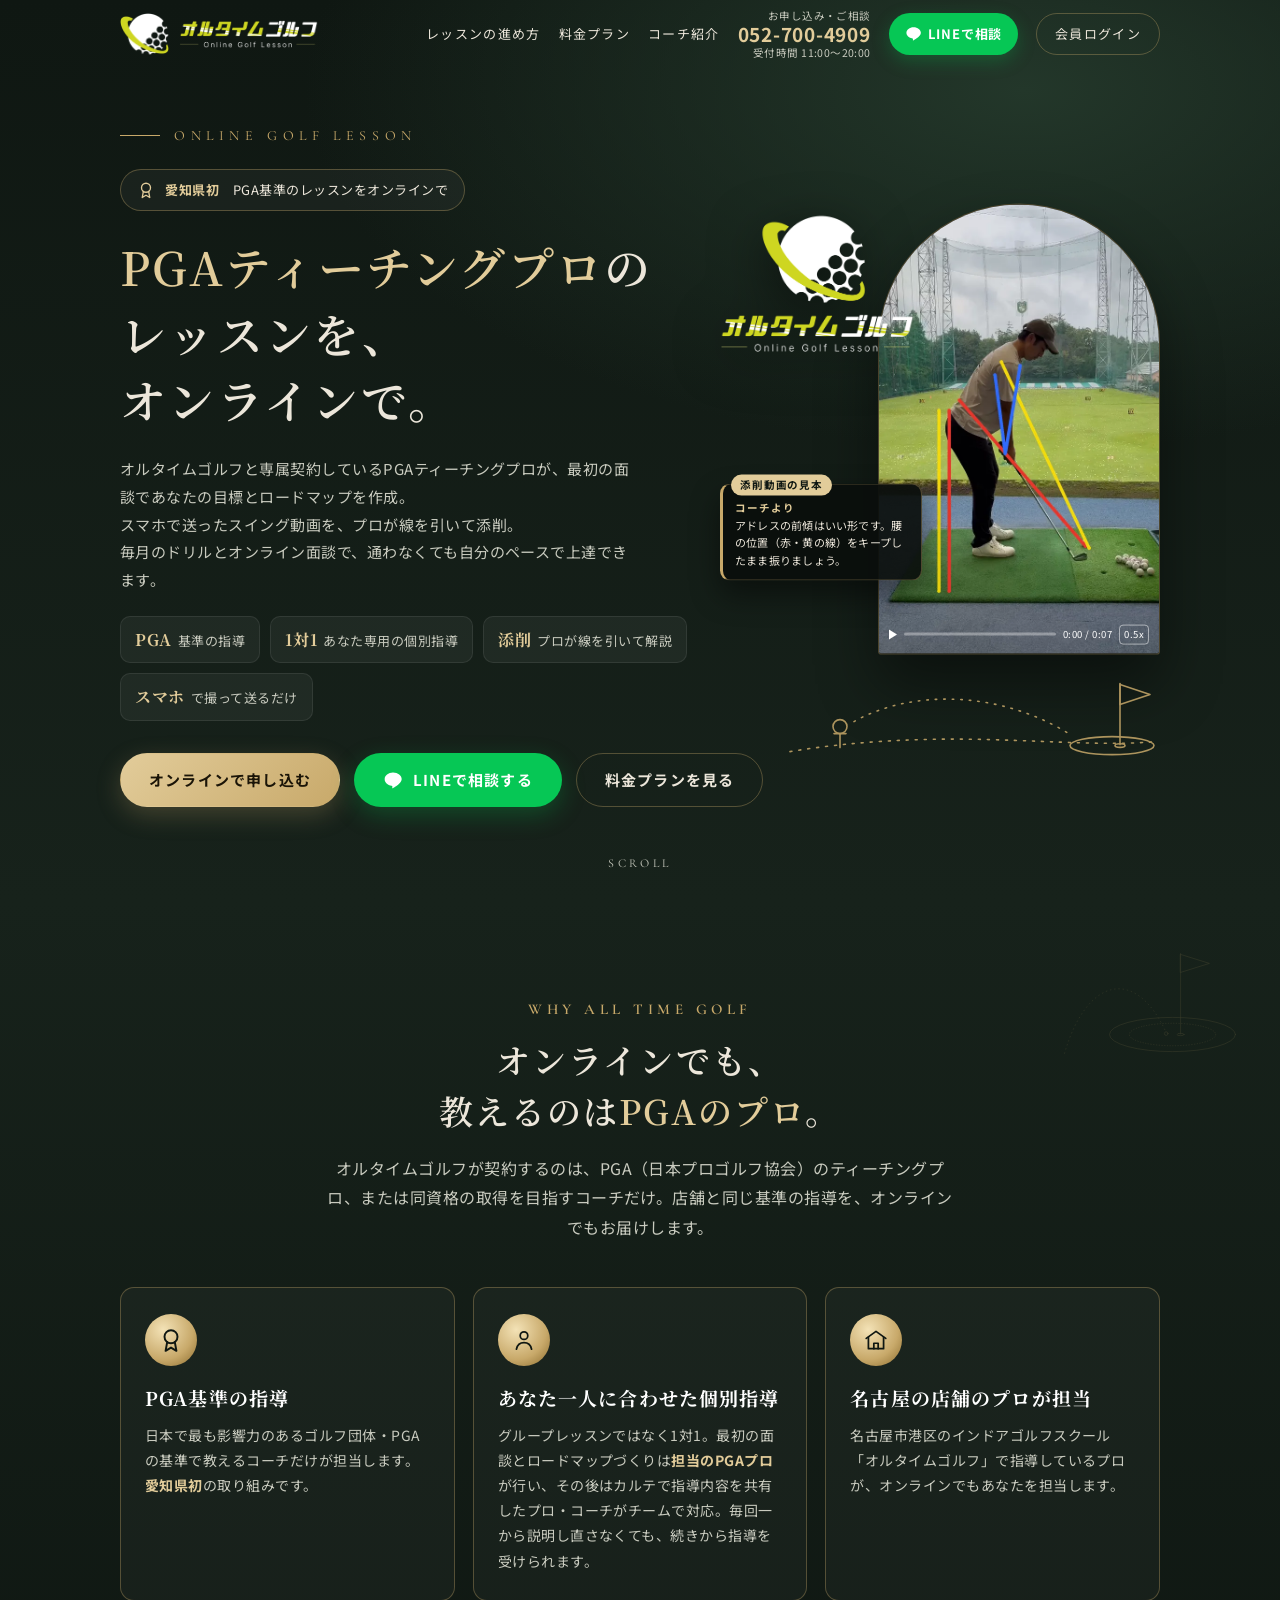
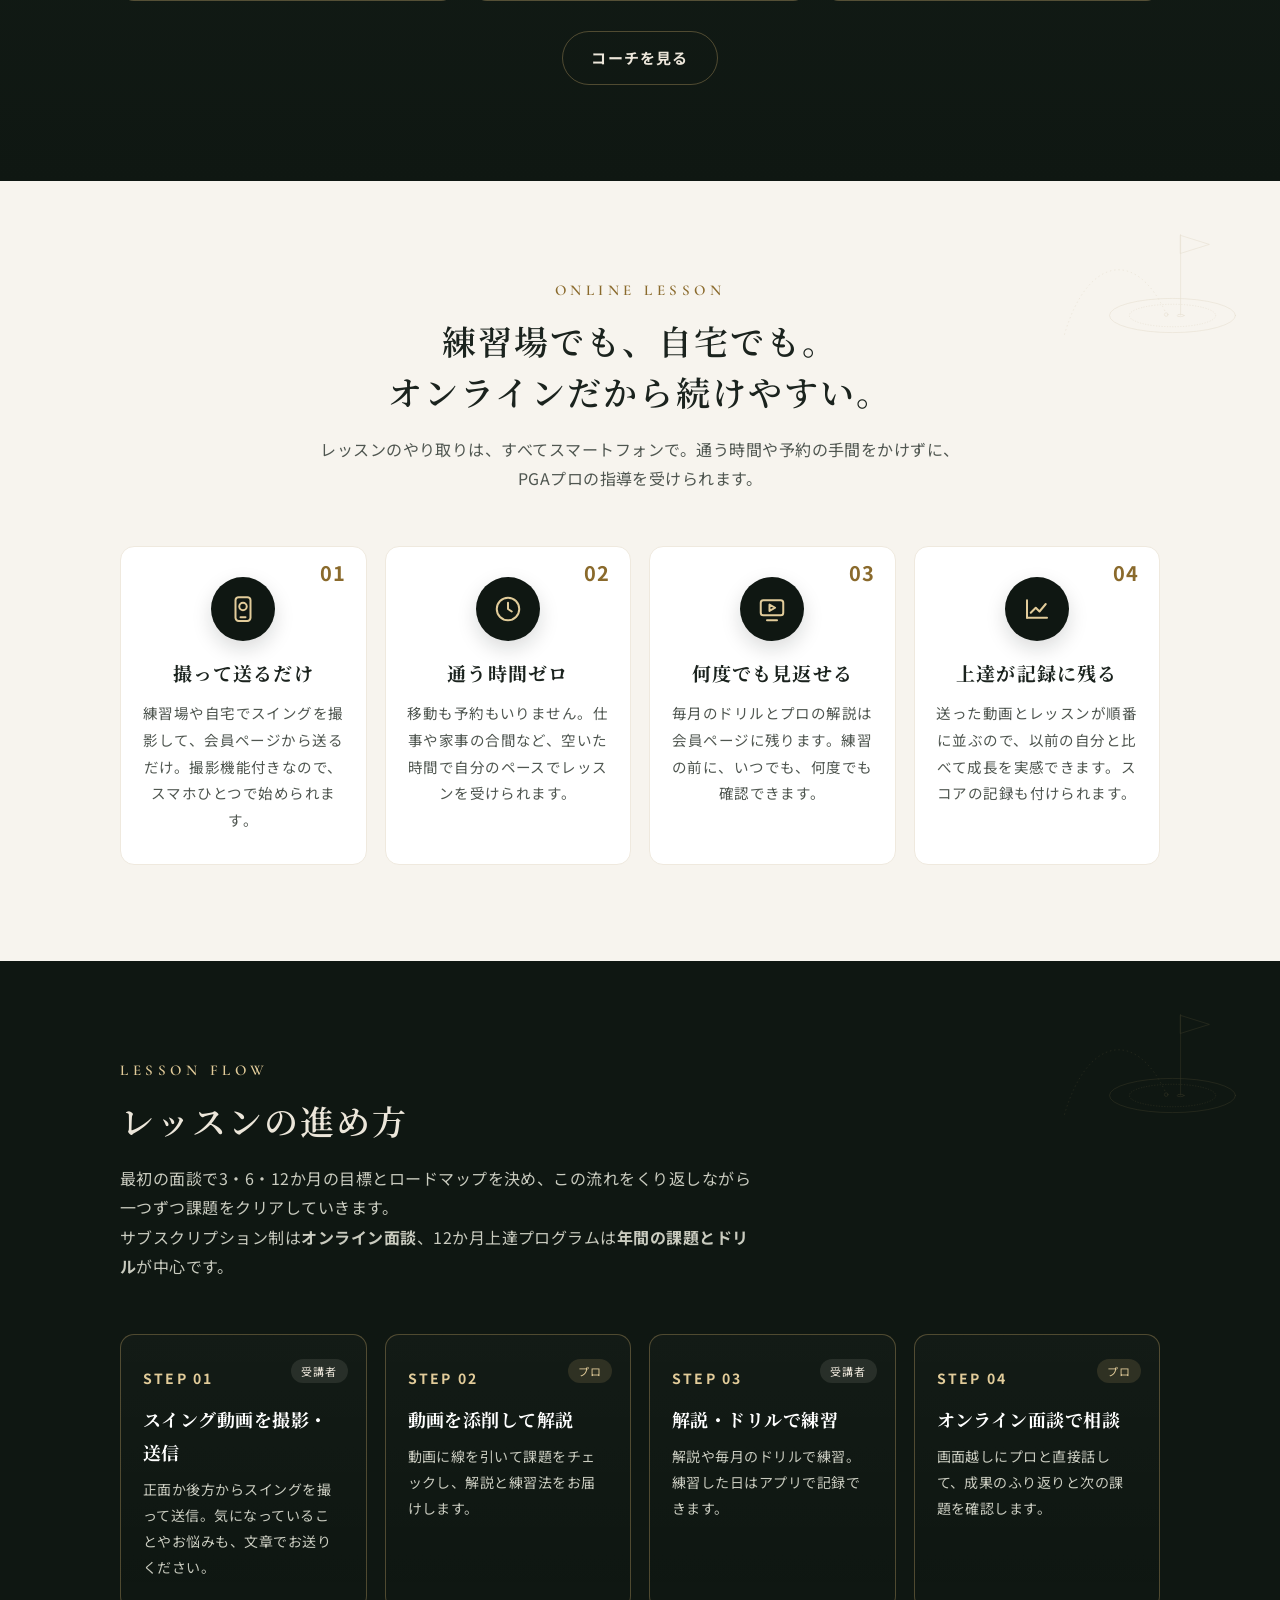
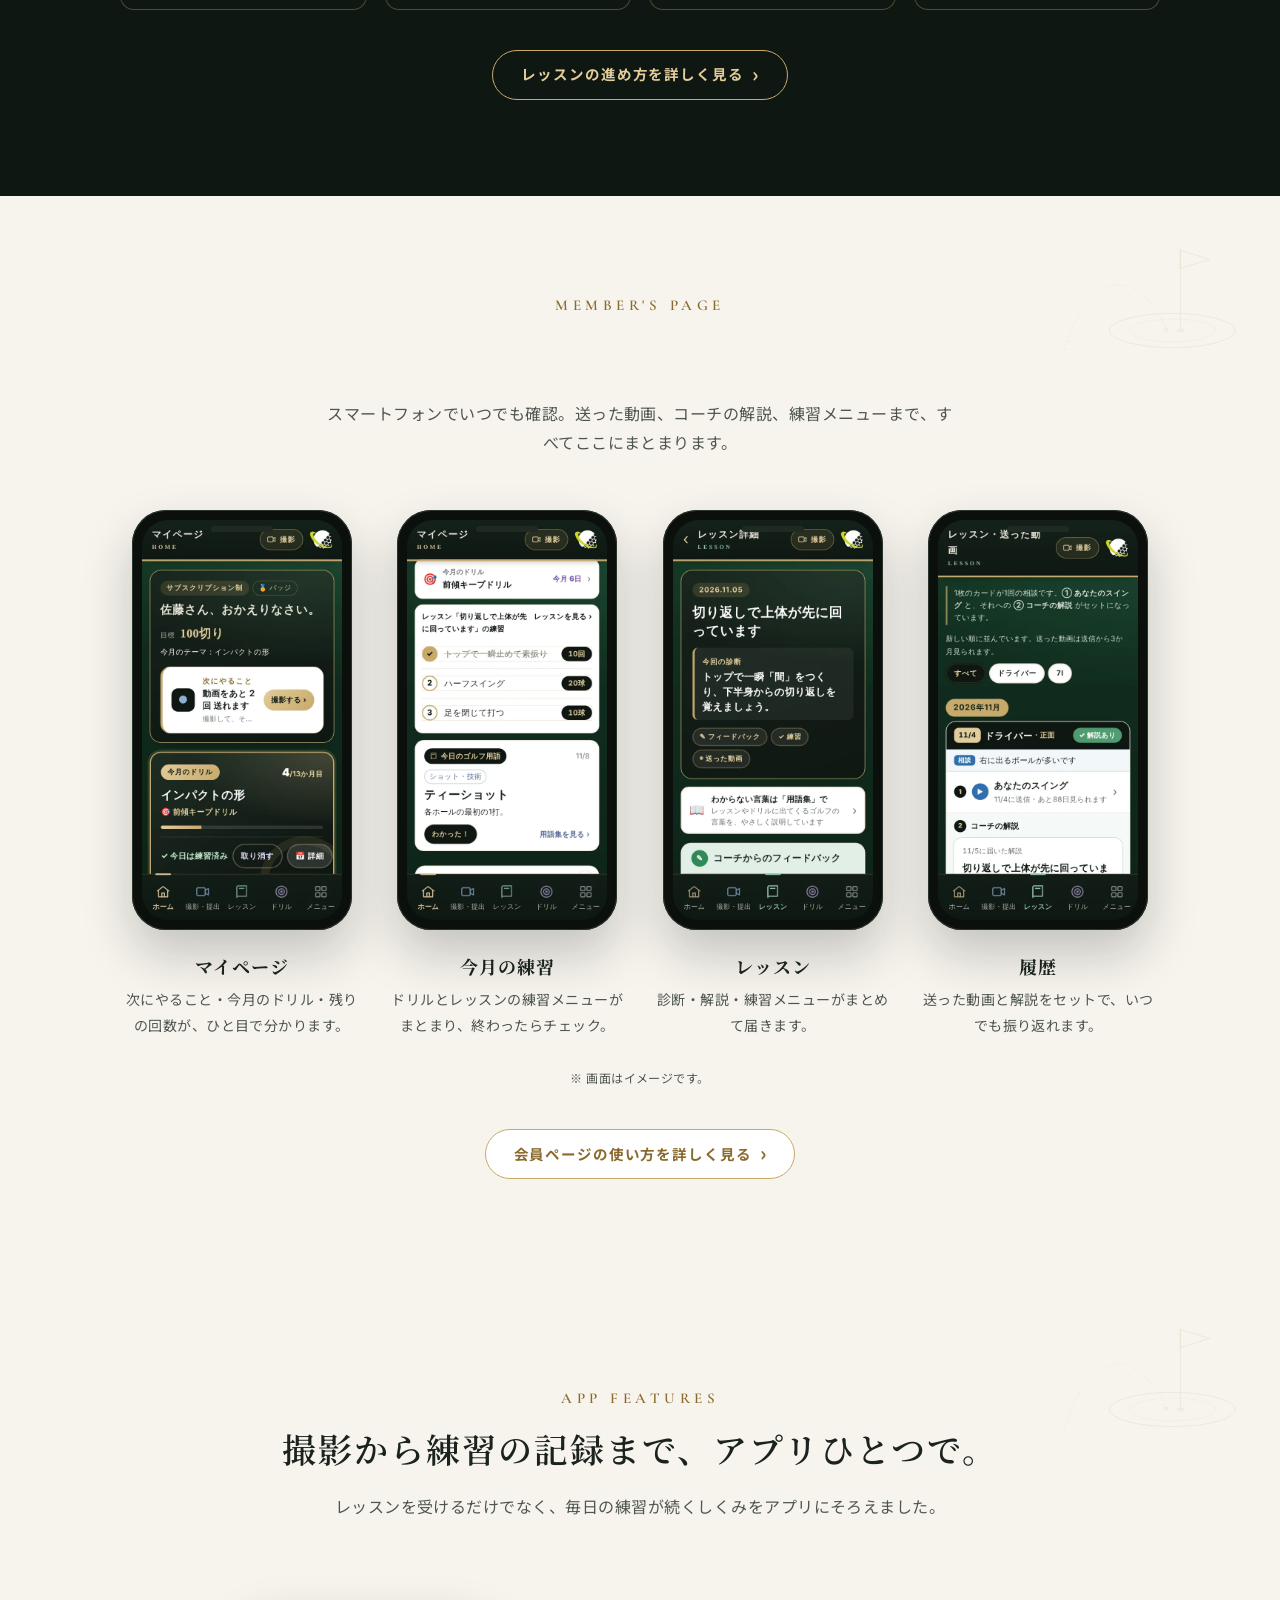
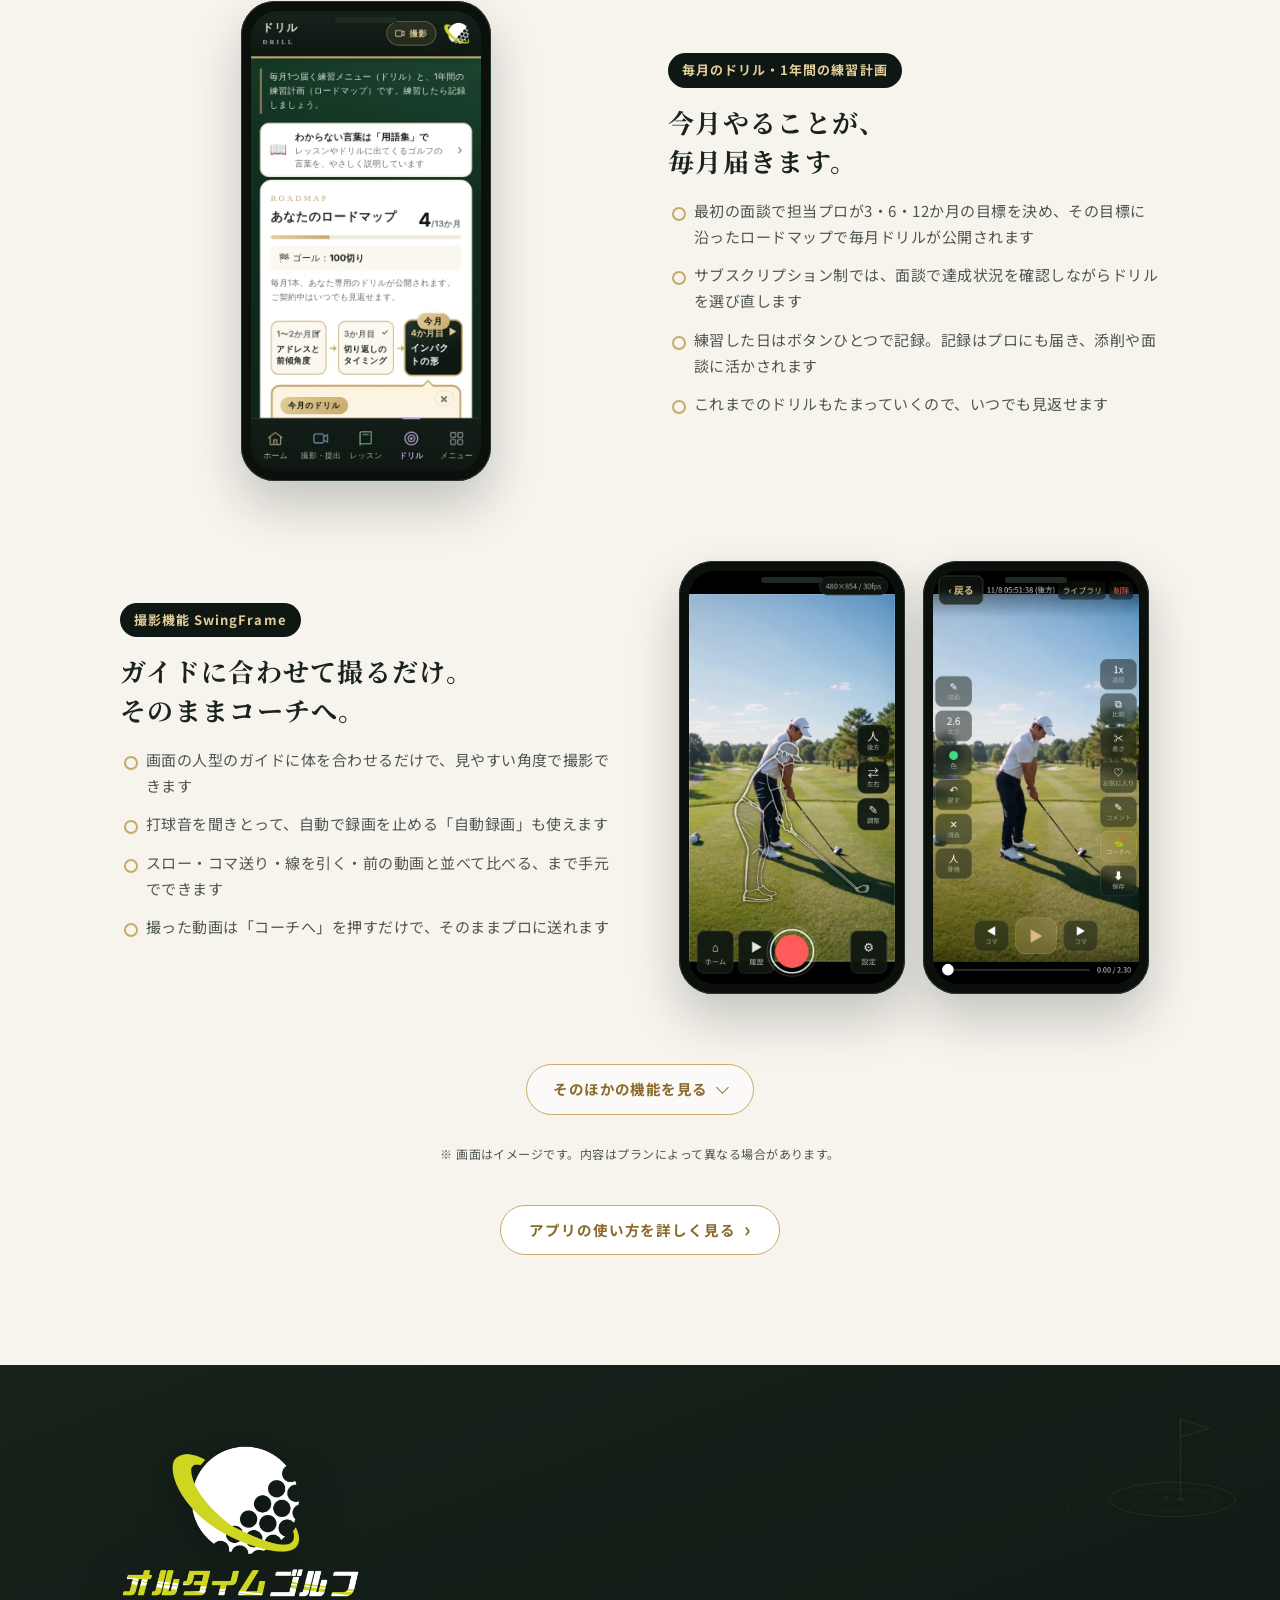
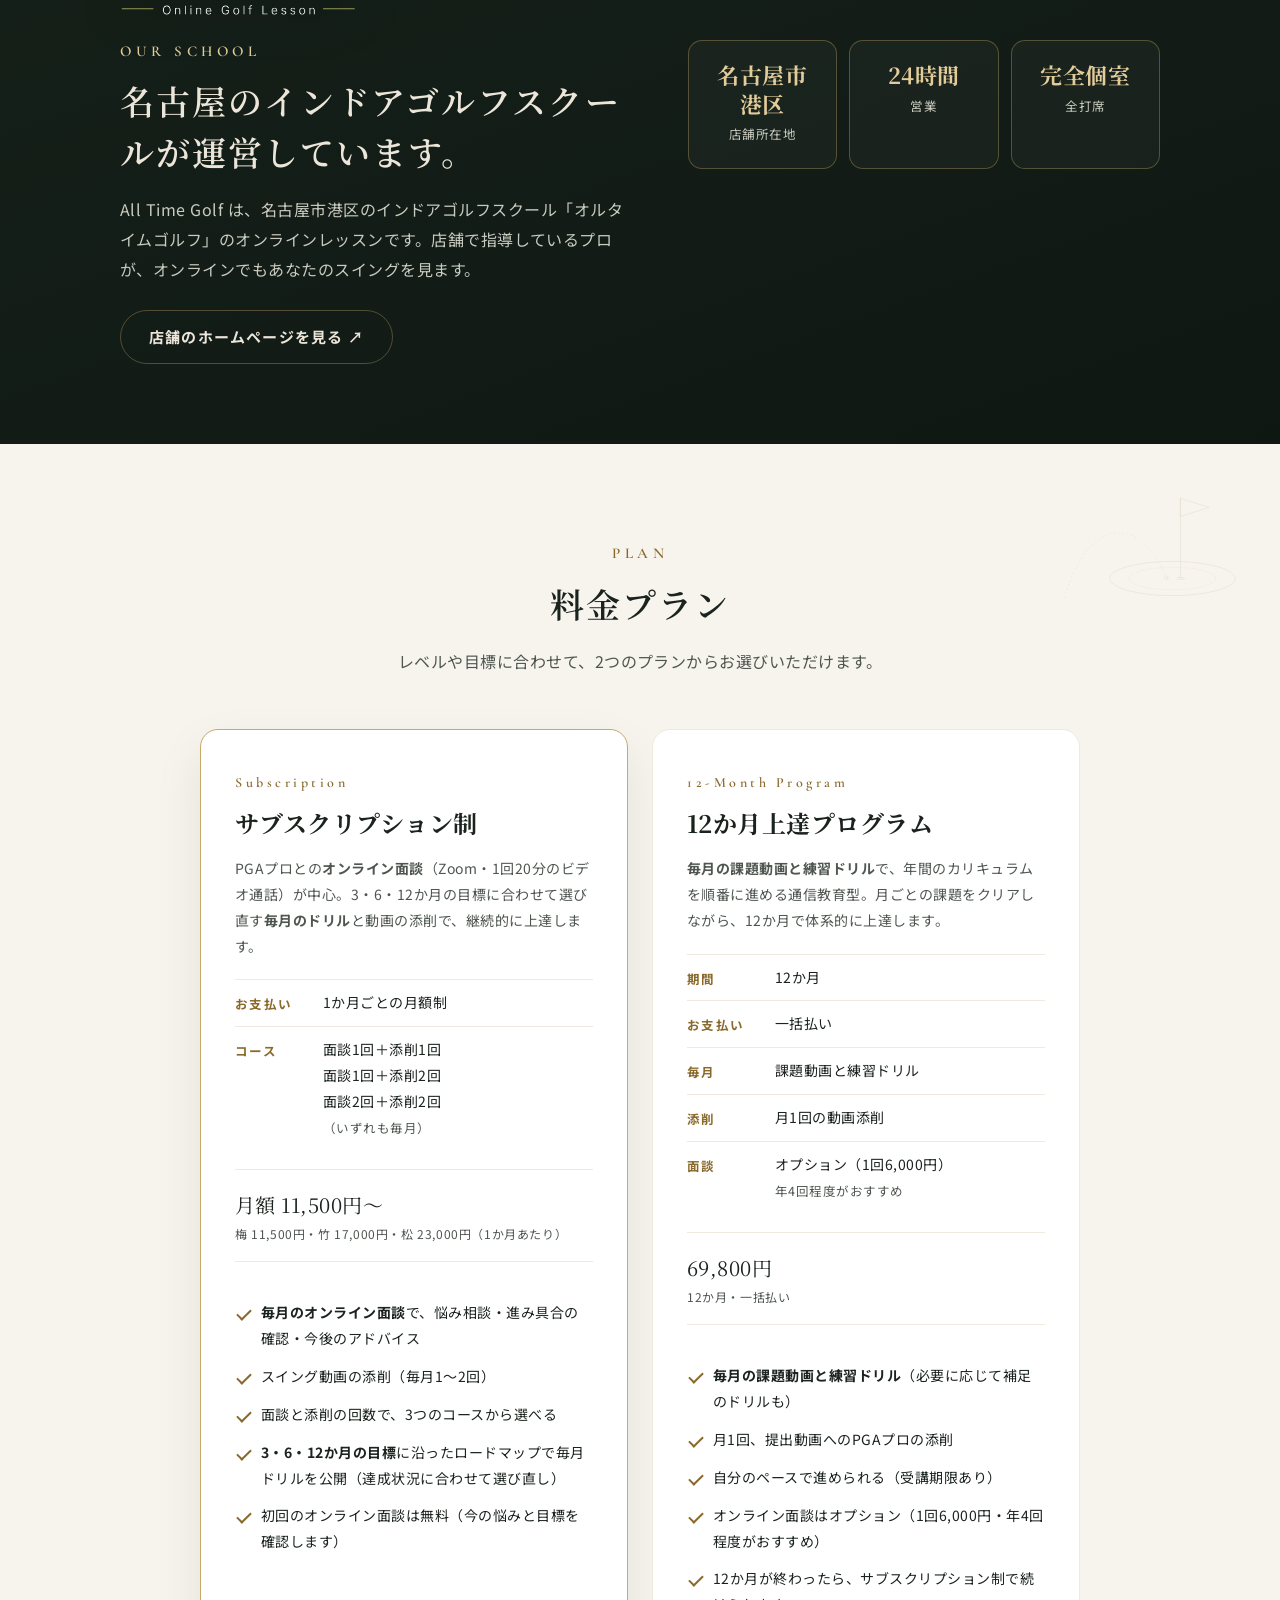
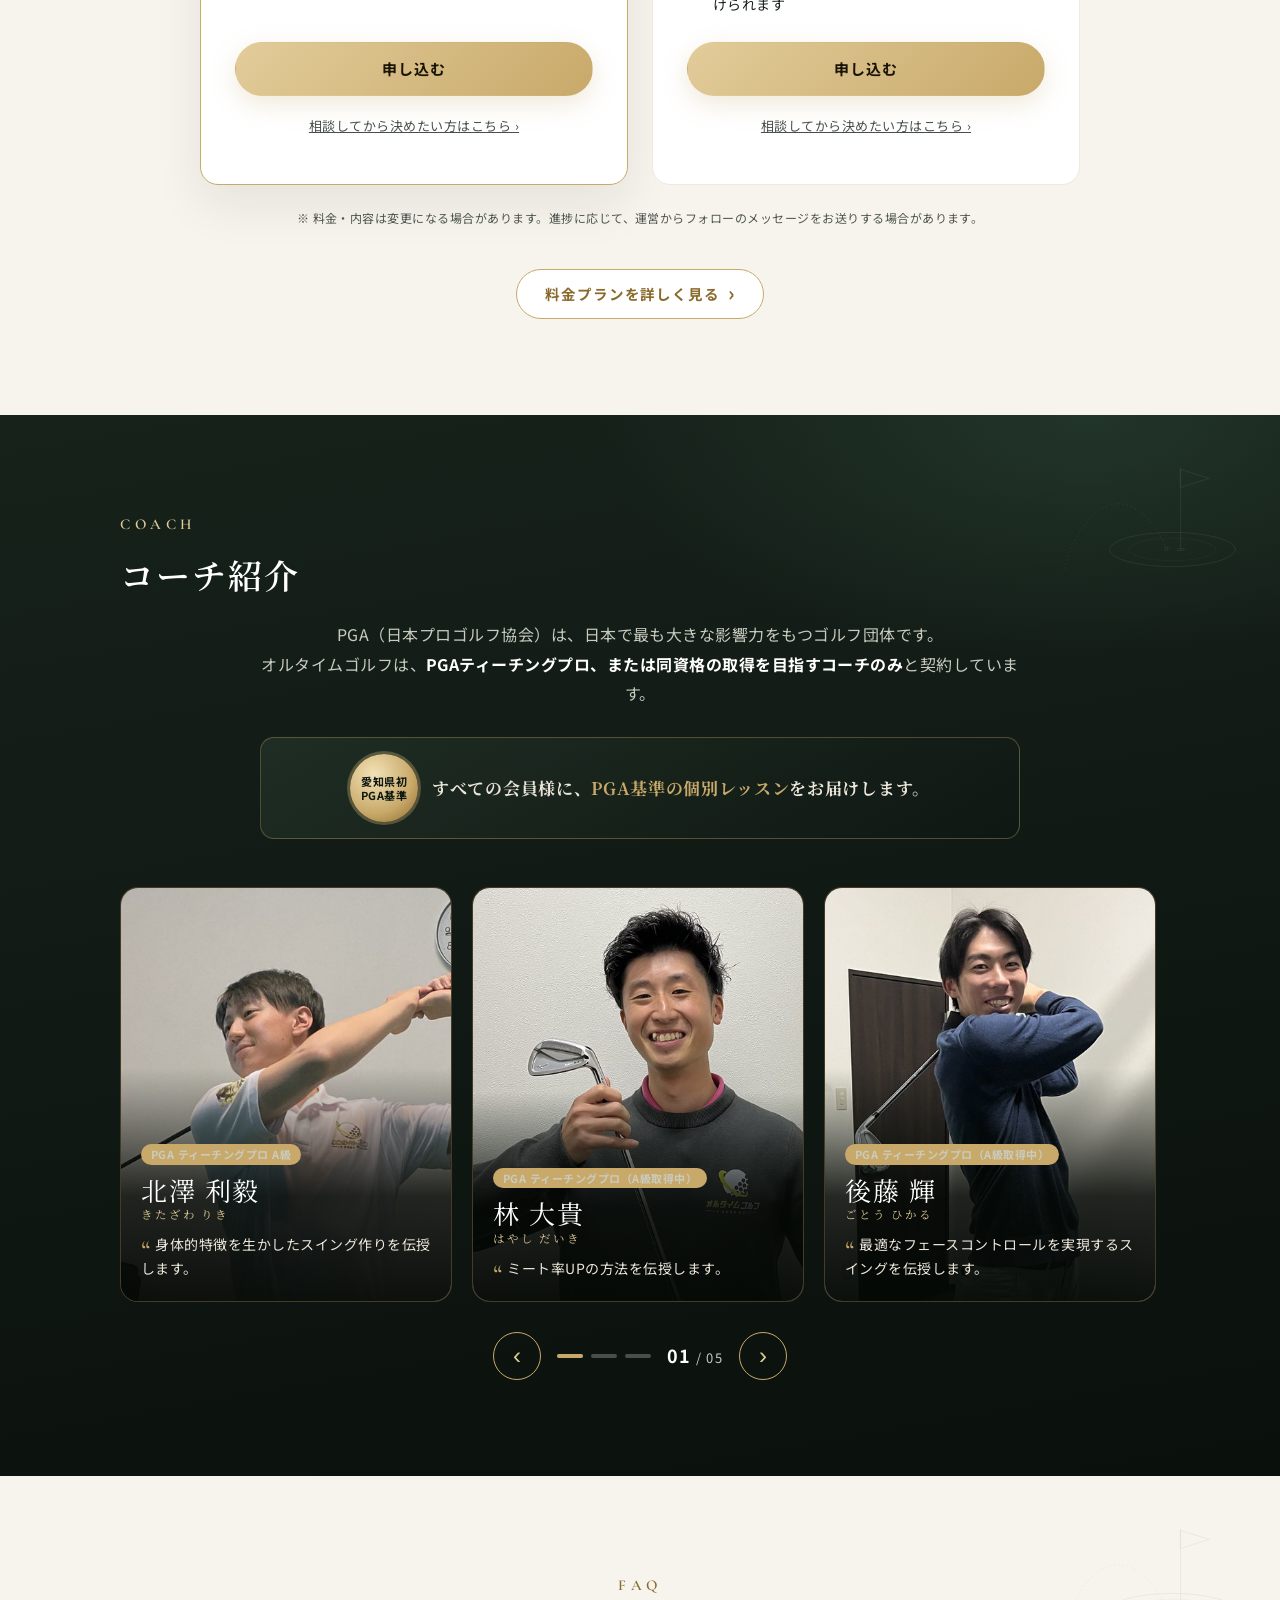
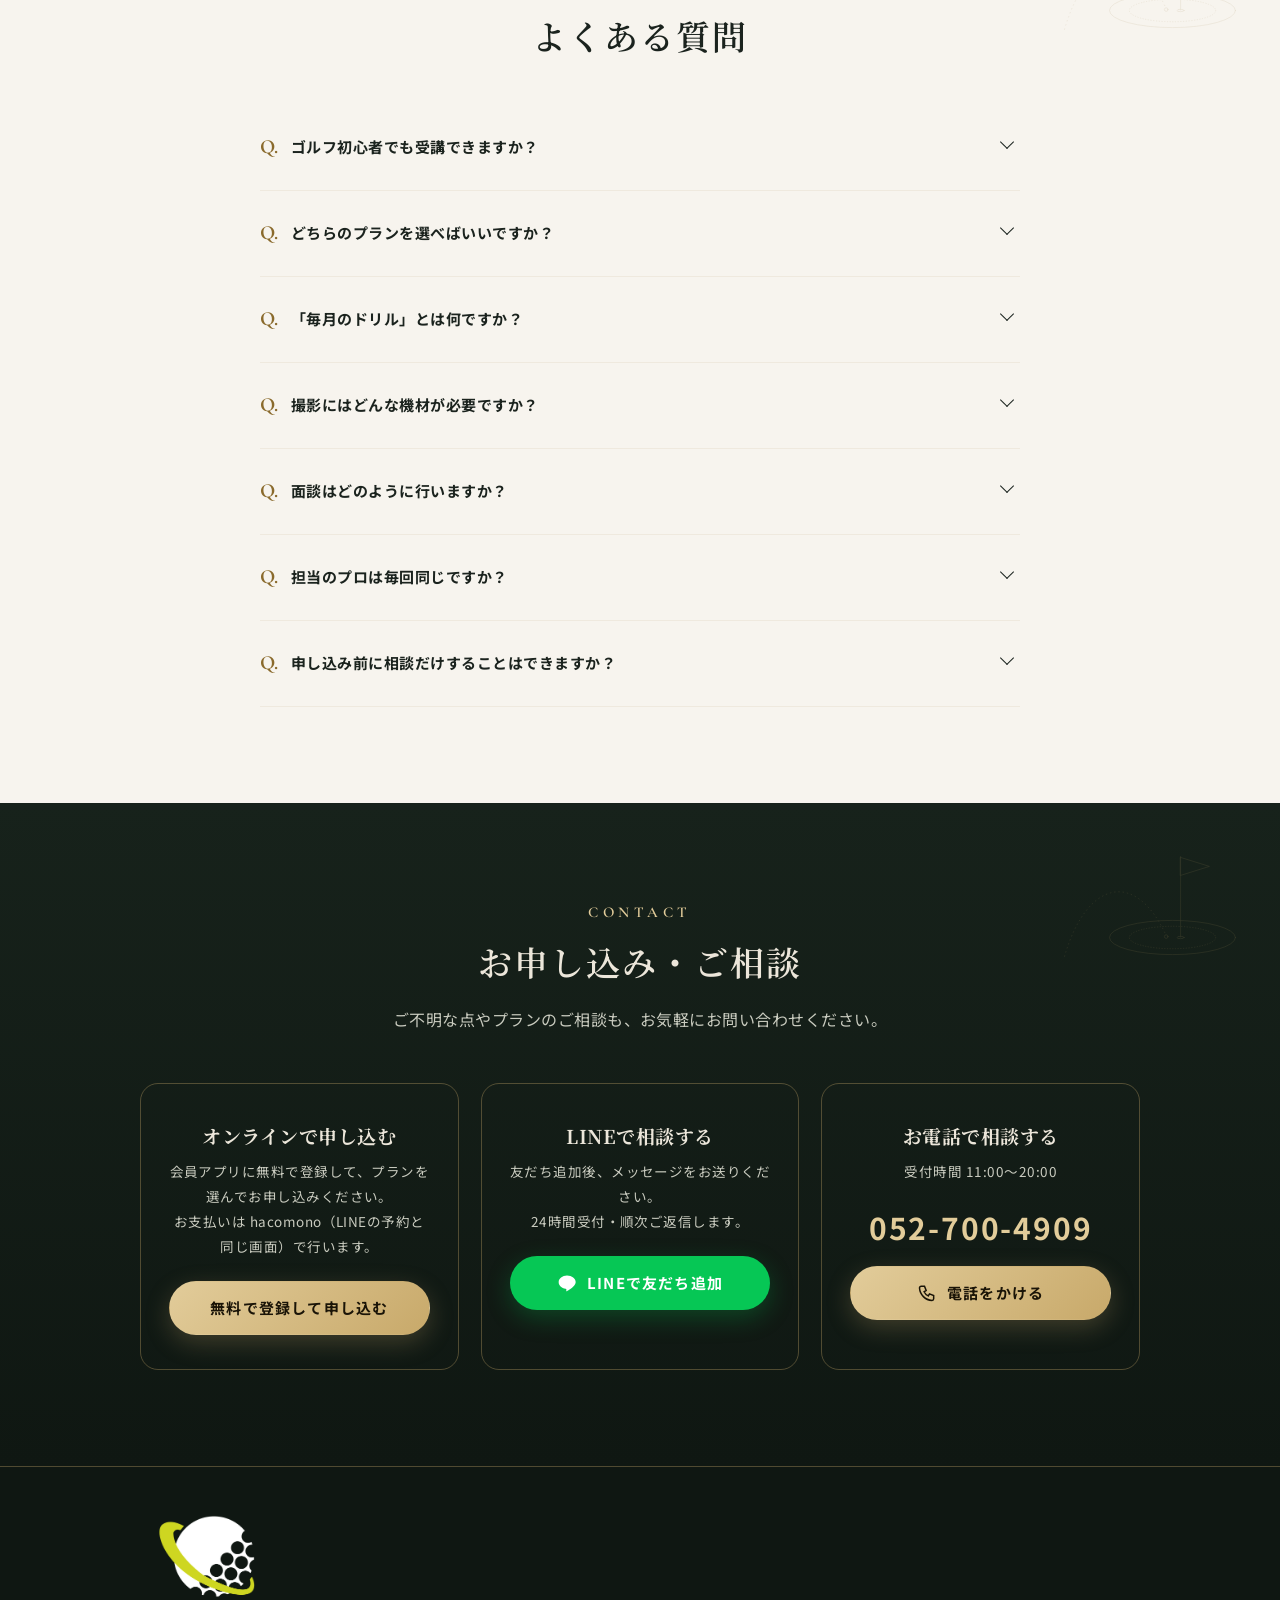
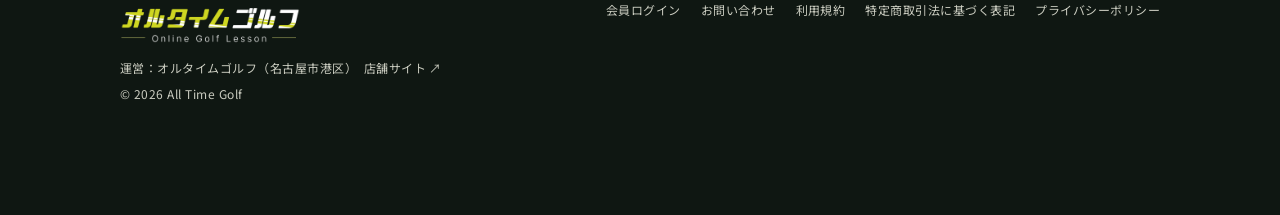
==== commit cf175d50: "プランの申込み：ホームページは「申し込む」でアプリへ、アプリで流れ・くらべを見てプランを選んでから申し込む - ホームページのプランのボタンを「申し込む」に（プランを決めずにアプリの新規登録へ） - " ====
--- a/index.html
+++ b/index.html
@@ -311,7 +311,7 @@
             <li><b>3・6・12か月の目標</b>に沿ったロードマップで毎月ドリルを公開（達成状況に合わせて選び直し）</li>
             <li>初回のオンライン面談は無料（今の悩みと目標を確認します）</li>
           </ul>
-          <a class="btn btn-gold" data-apply href="app/?plan=SUB#/signup">このプランを申し込む</a>
+          <a class="btn btn-gold" data-apply href="app/#/signup">申し込む</a>
           <a class="plan-ask-link" href="#contact">相談してから決めたい方はこちら ›</a>
         </div>
         <div class="plan reveal">
@@ -333,7 +333,7 @@
             <li>オンライン面談はオプション（1回6,000円・年4回程度がおすすめ）</li>
             <li>12か月が終わったら、サブスクリプション制で続けられます</li>
           </ul>
-          <a class="btn btn-gold" data-apply href="app/?plan=YOUCAN#/signup">このプランを申し込む</a>
+          <a class="btn btn-gold" data-apply href="app/#/signup">申し込む</a>
           <a class="plan-ask-link" href="#contact">相談してから決めたい方はこちら ›</a>
         </div>
       </div>
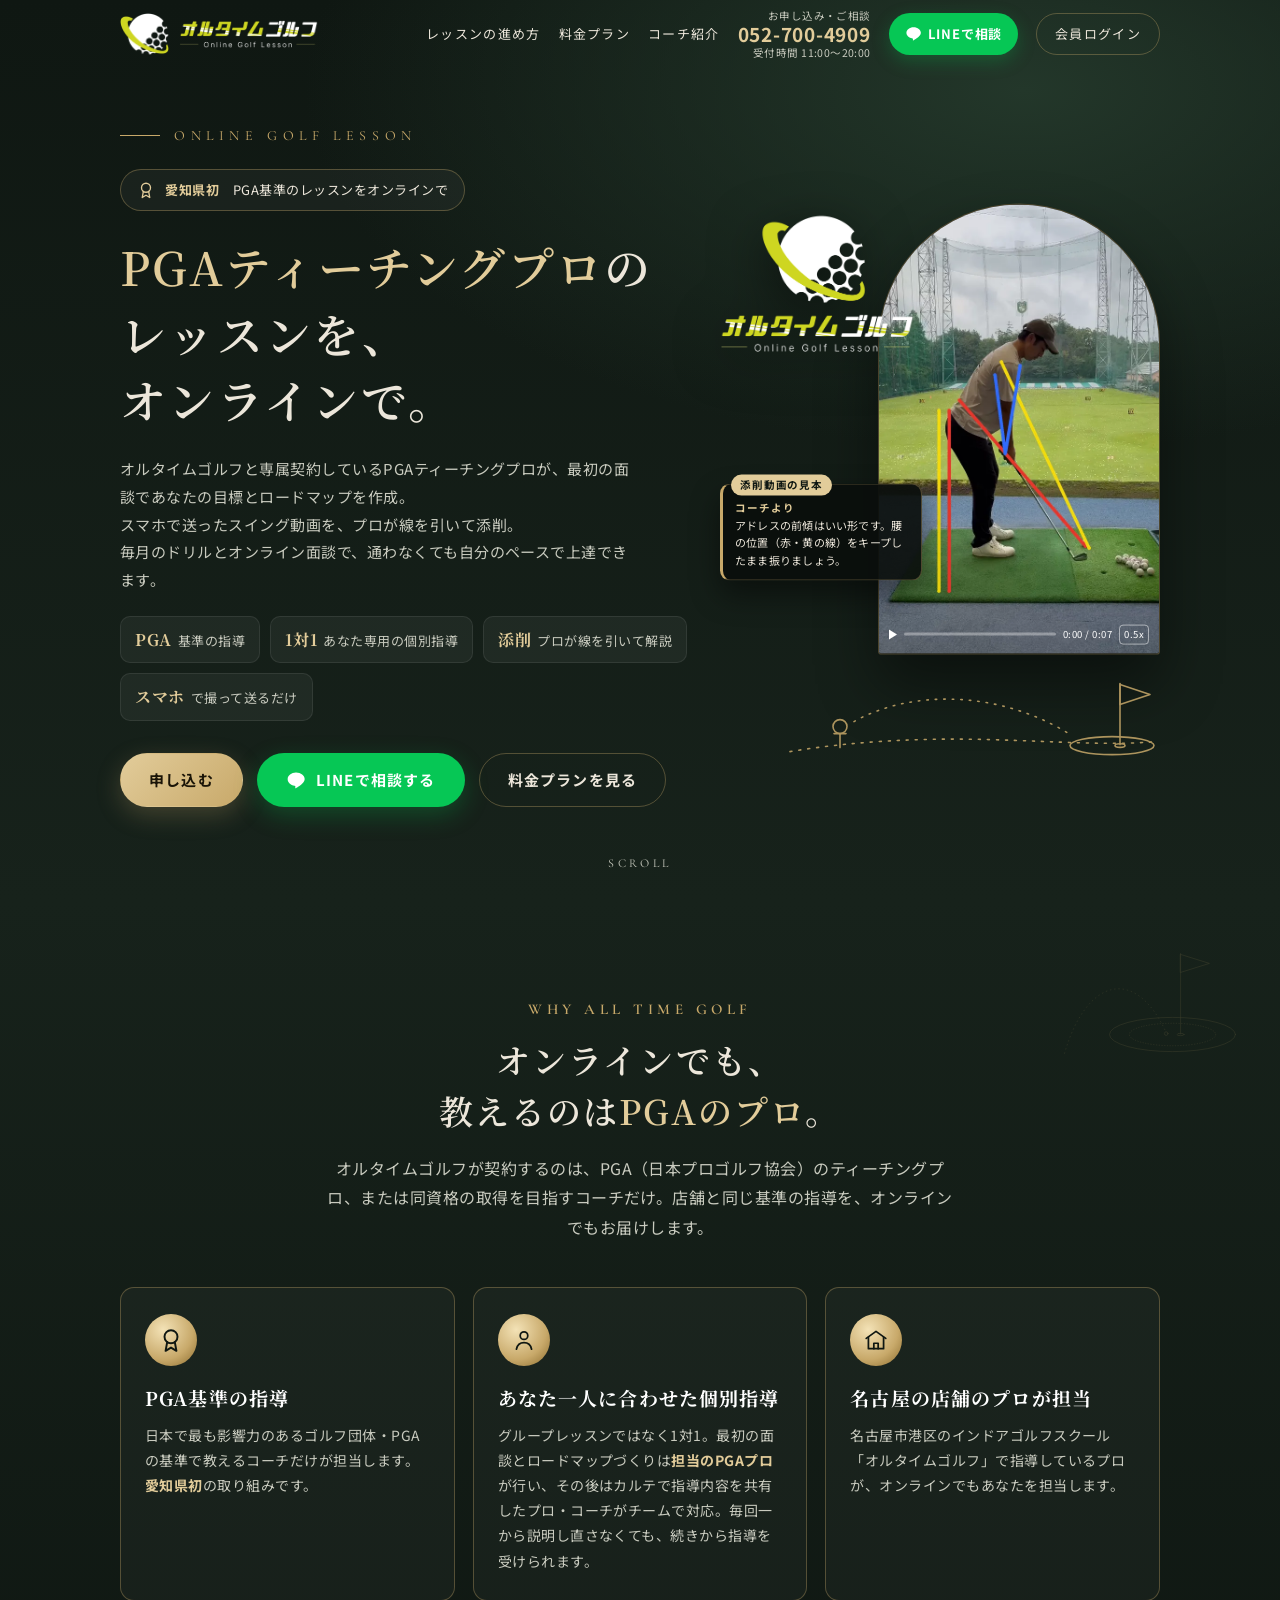
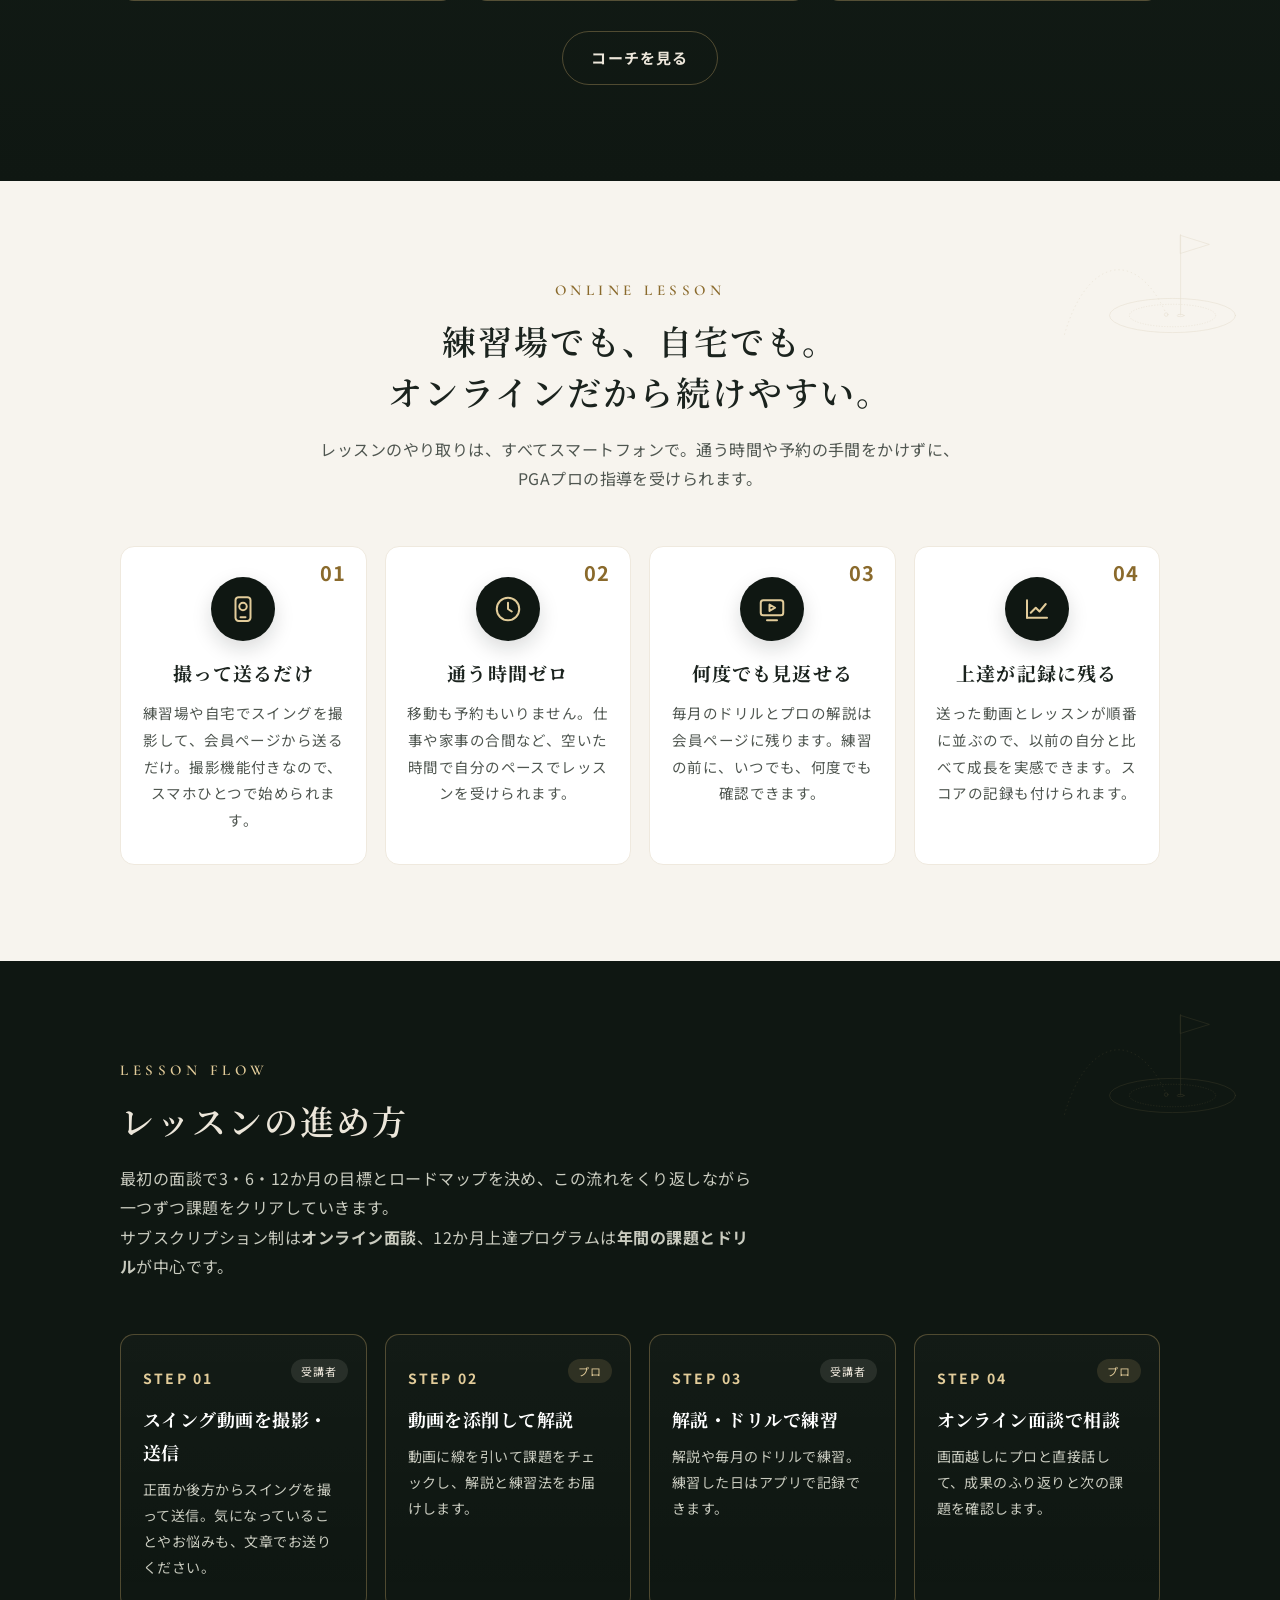
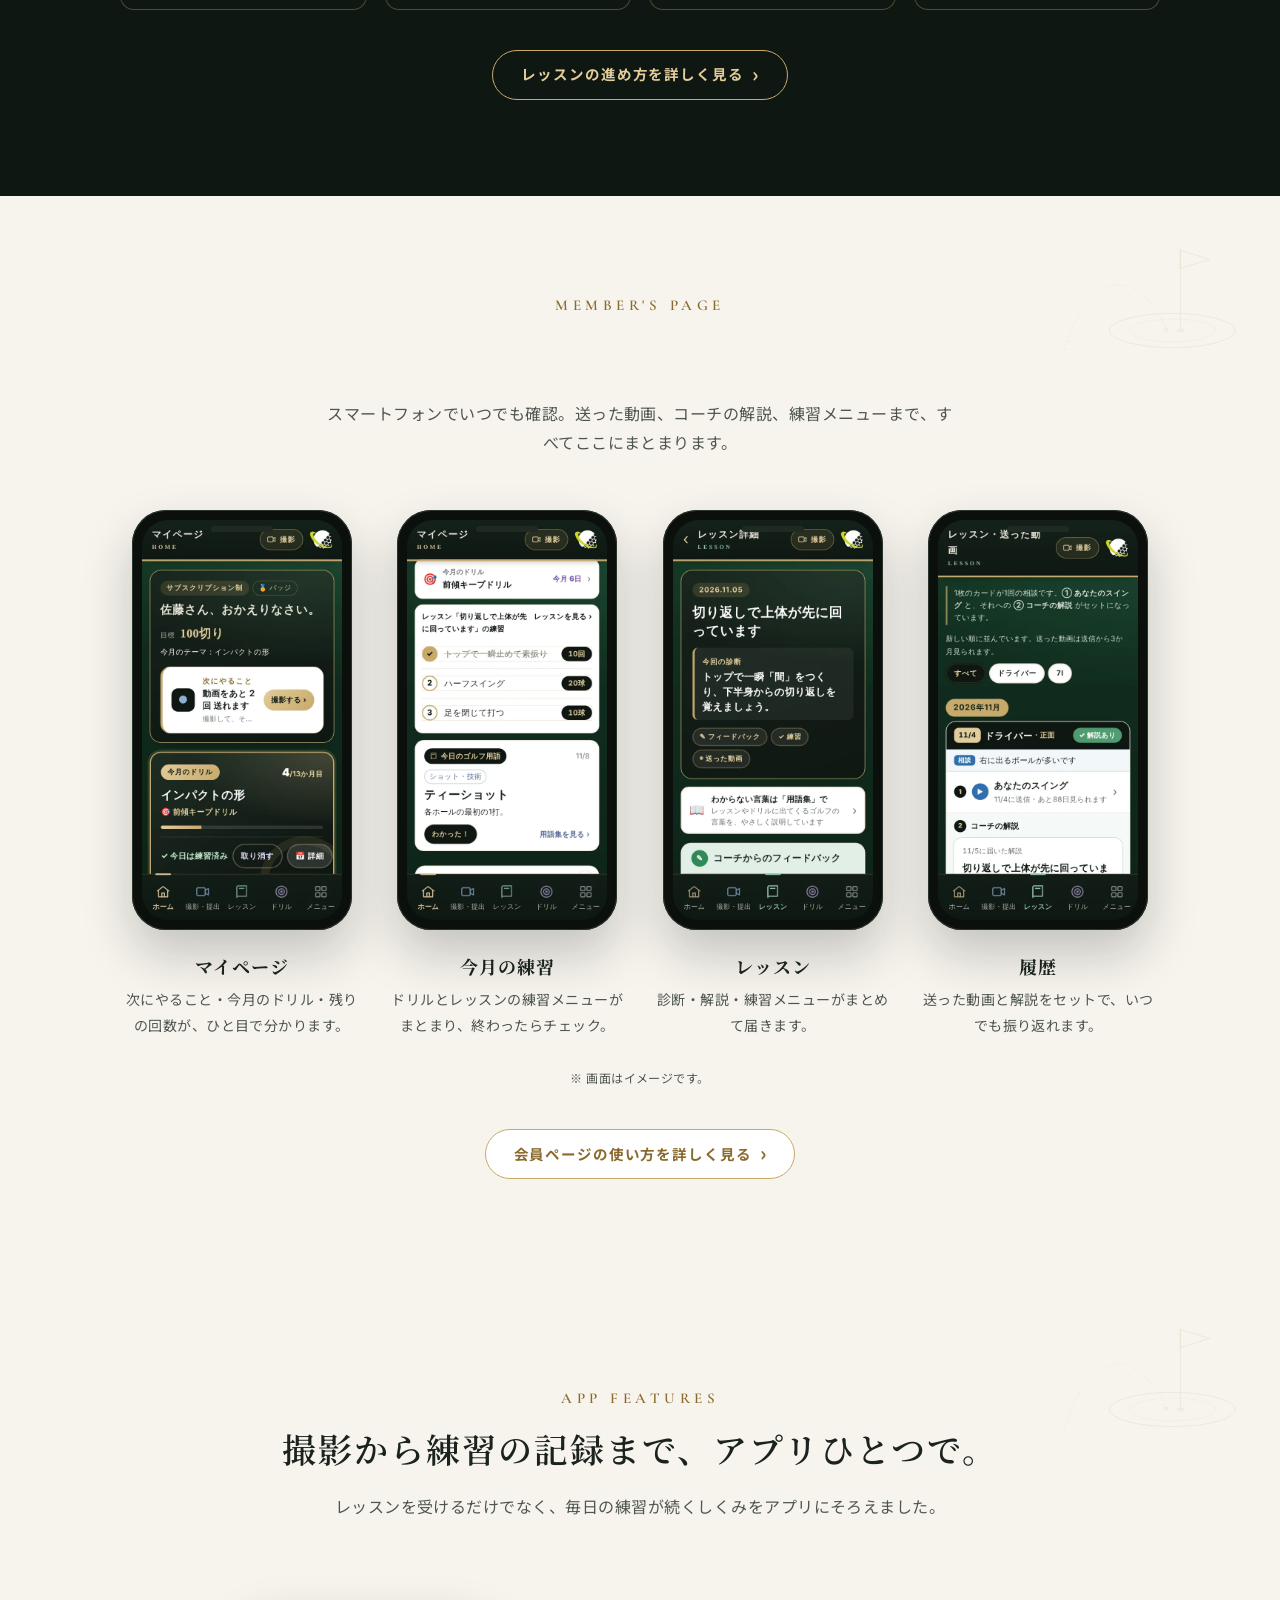
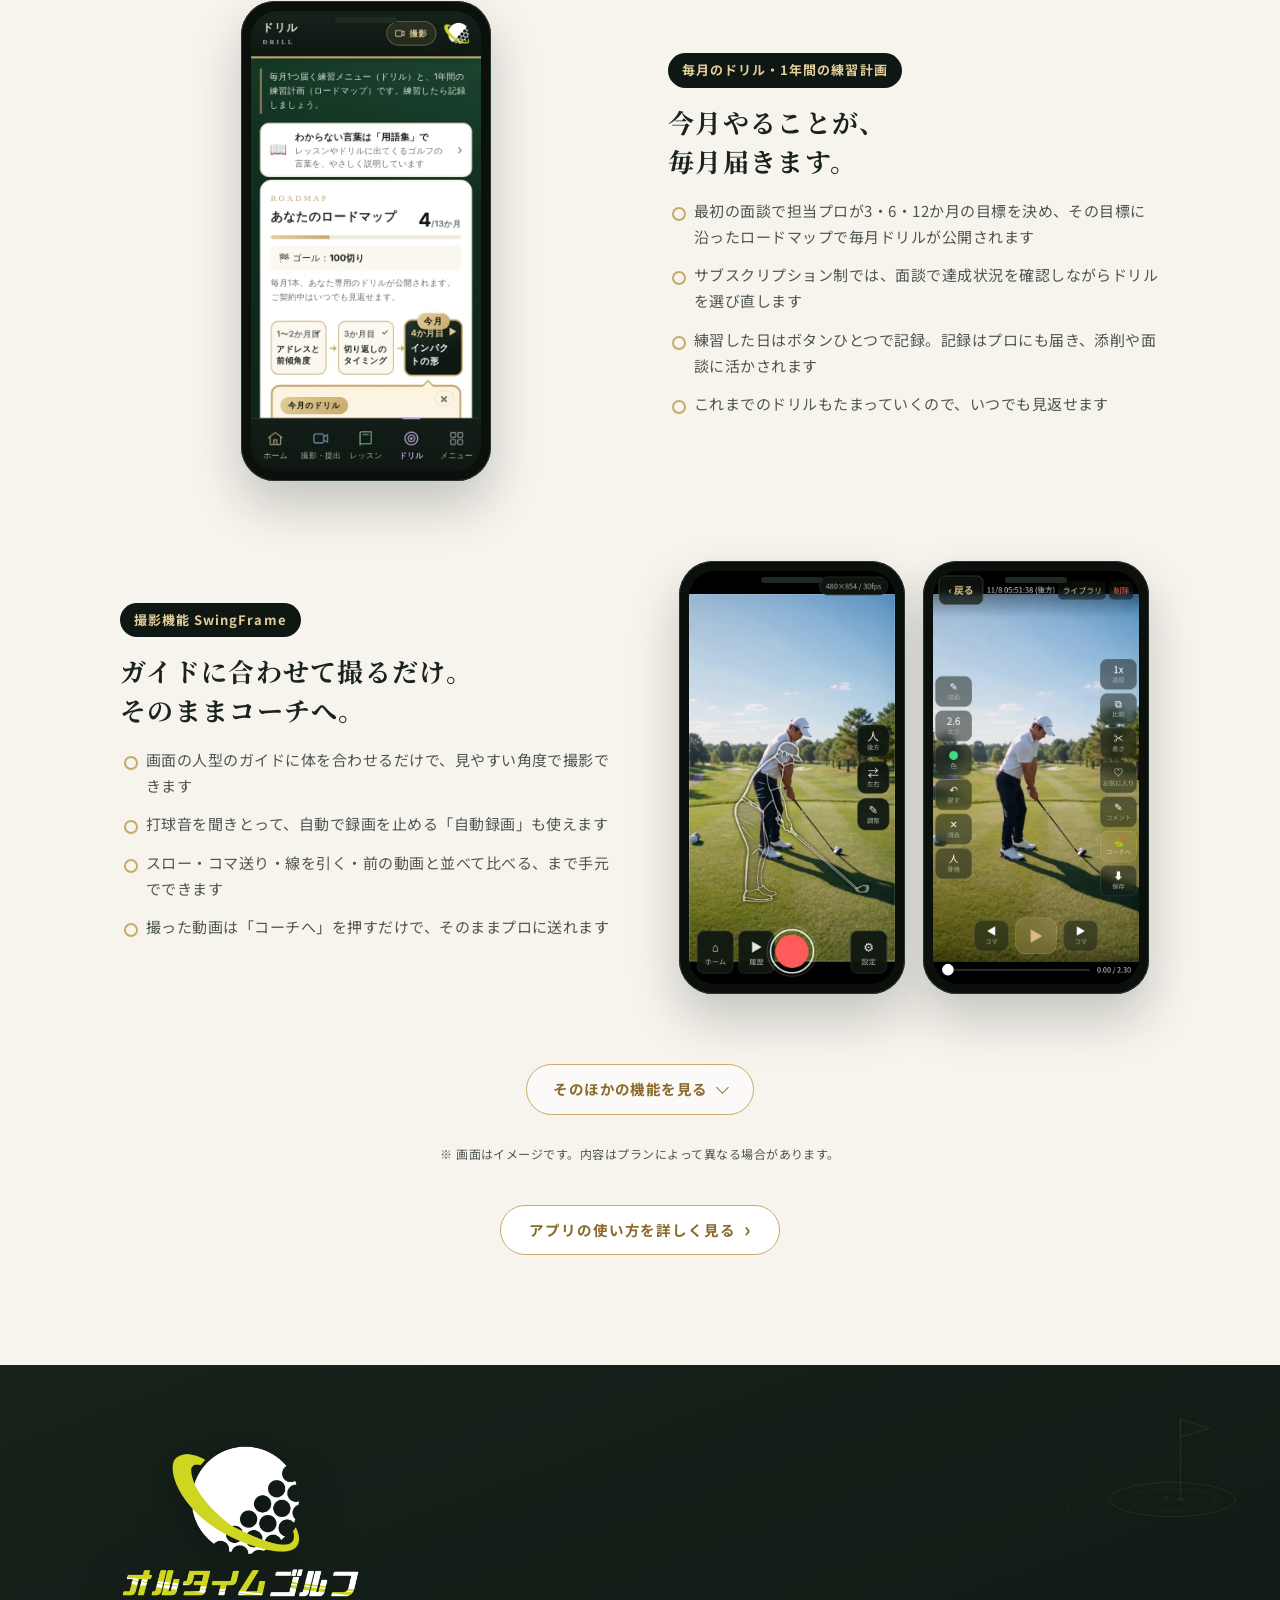
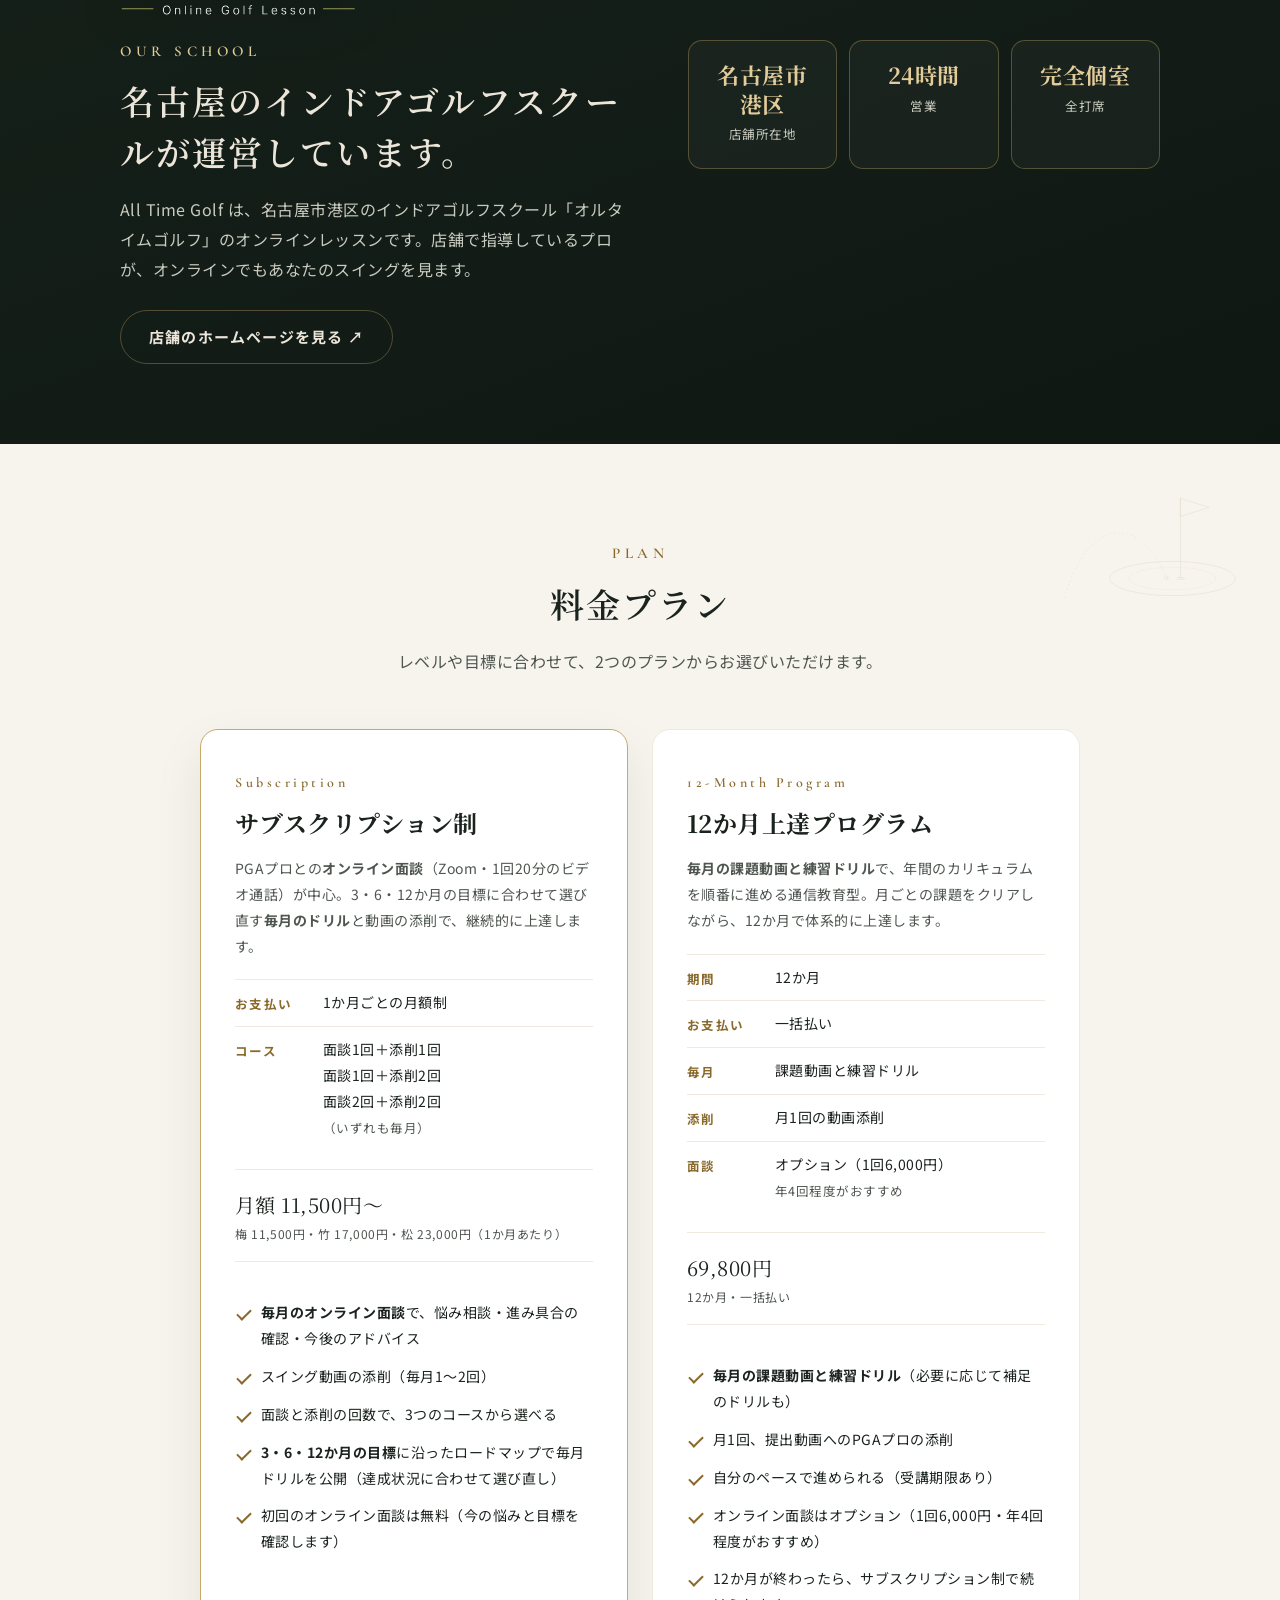
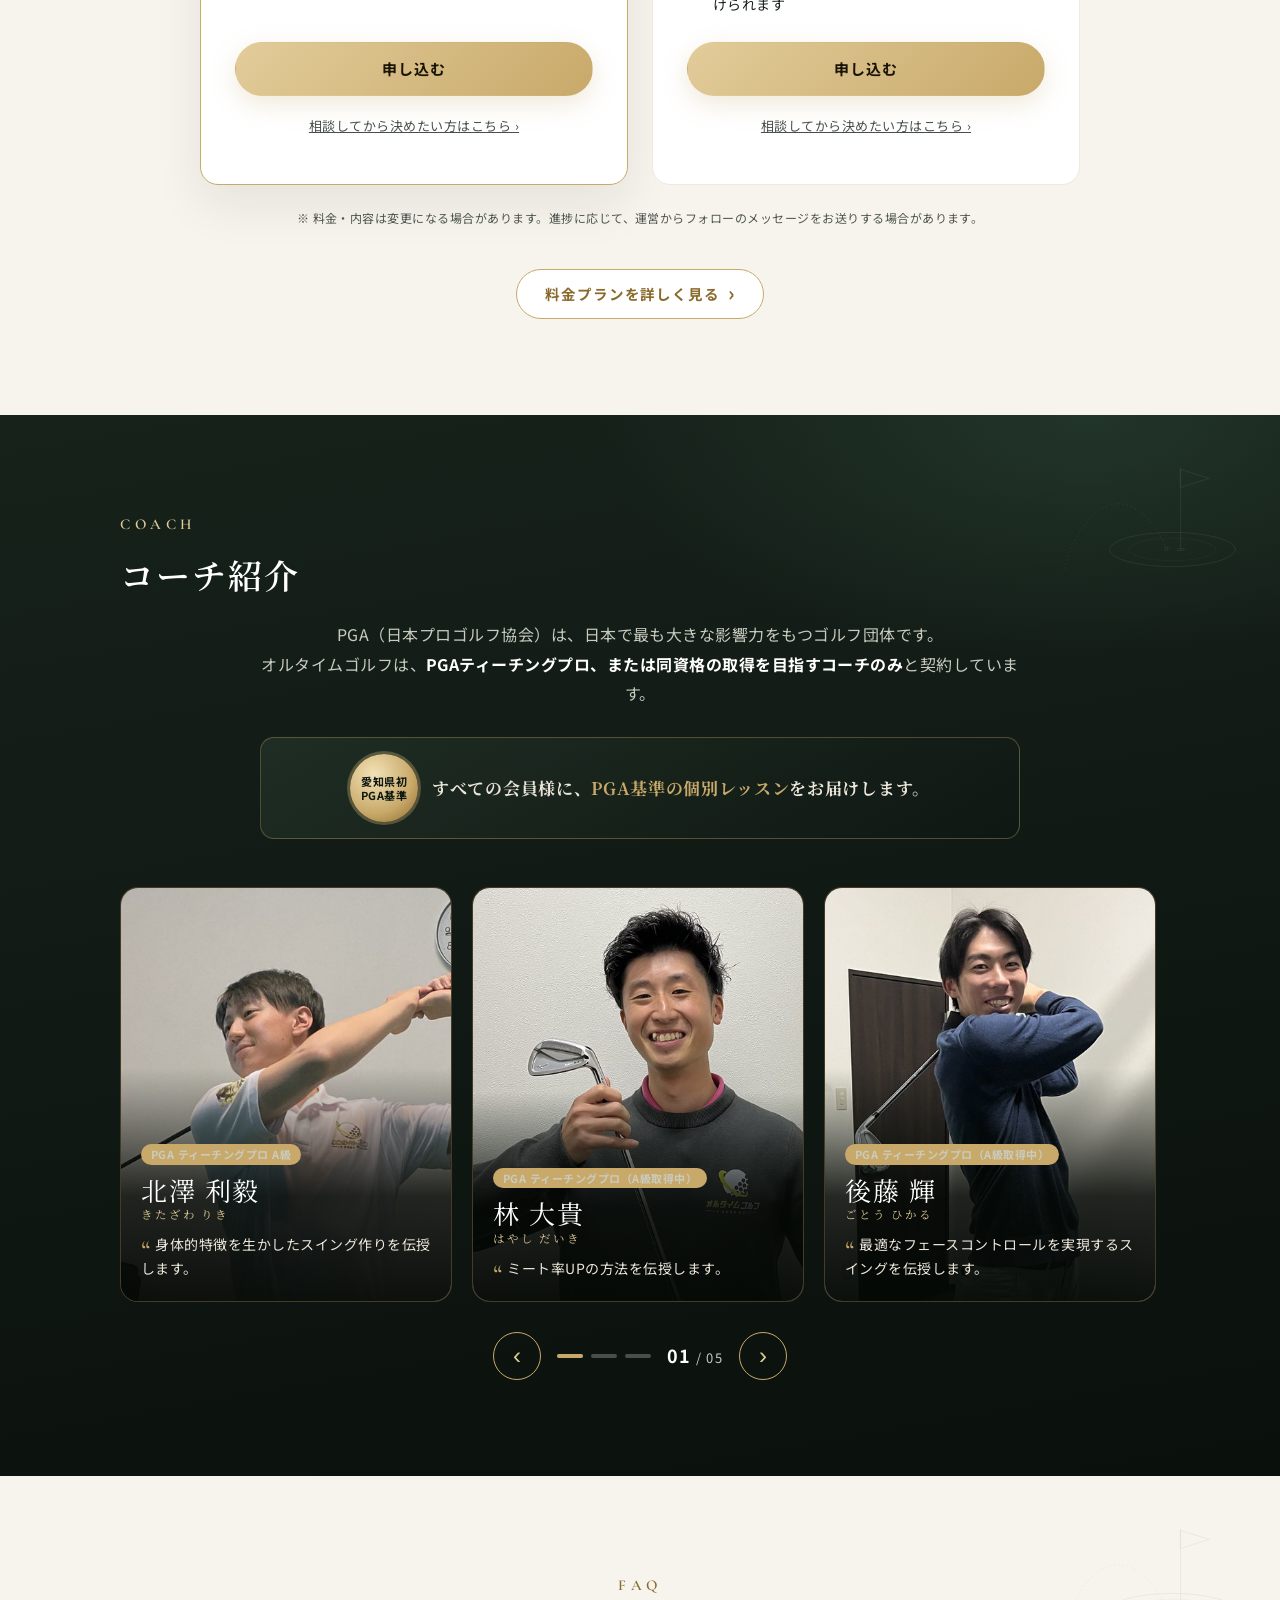
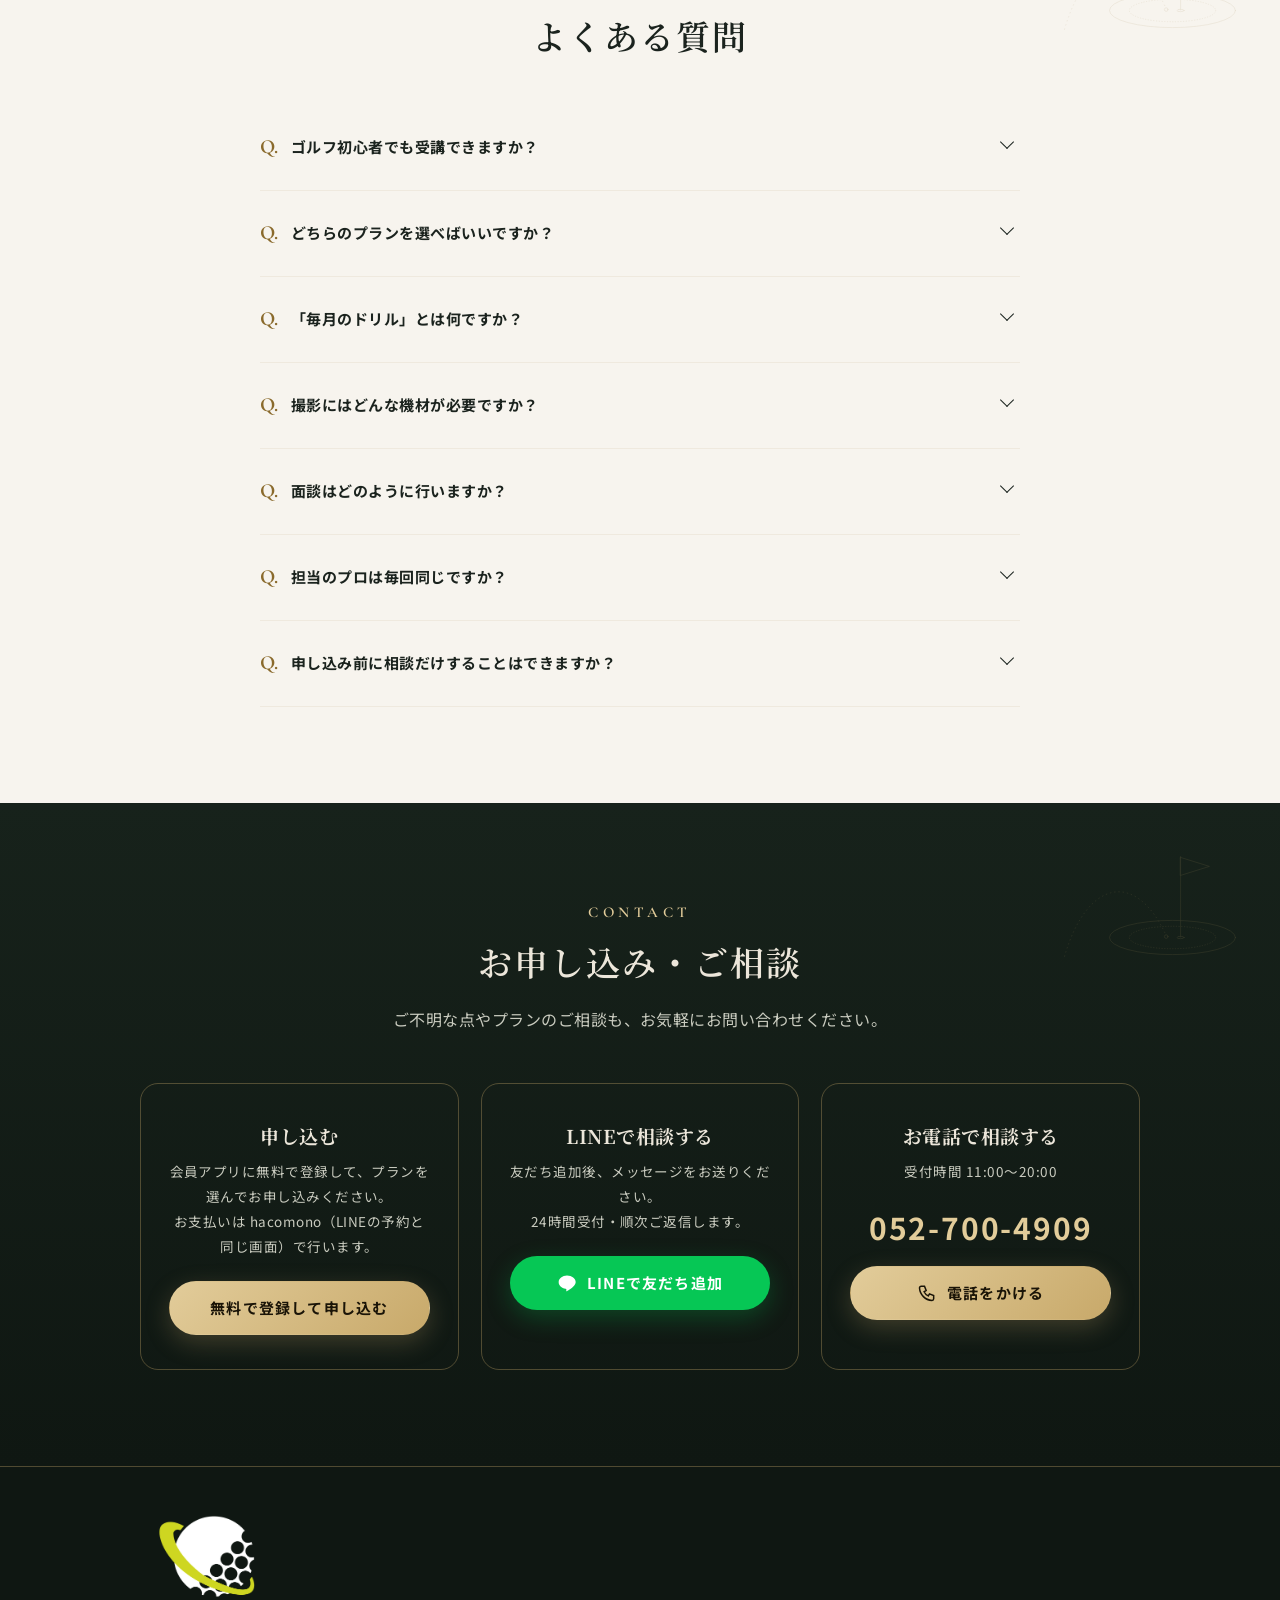
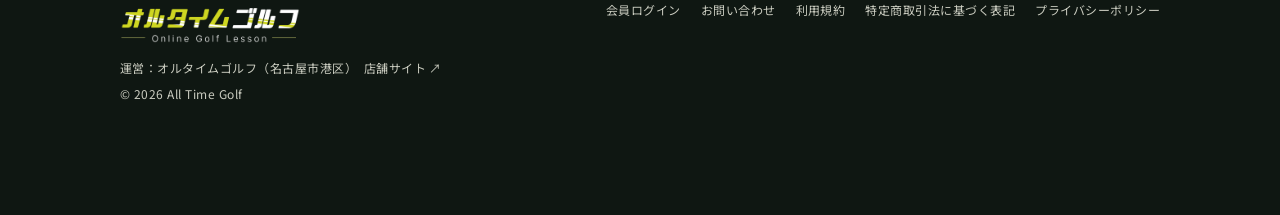
==== commit e469d6aa: "ホームページ：「オンラインで申し込む」を「申し込む」に Co-Authored-By: Claude Opus 5.5 <noreply@anthropic.com> Claude-Session: " ====
--- a/index.html
+++ b/index.html
@@ -57,7 +57,7 @@
       <li><a href="plan.html"><small>›</small>料金プランの詳細</a></li>
     </ul>
     <div class="drawer-actions">
-      <a class="btn btn-gold" data-apply href="app/#/signup">オンラインで申し込む（無料登録）</a>
+      <a class="btn btn-gold" data-apply href="app/#/signup">申し込む</a>
       <a class="btn btn-line" data-line href="https://lin.ee/ssvLEAZ" target="_blank" rel="noopener">LINEで相談する</a>
       <a class="btn btn-ghost" data-tel href="tel:0527004909">電話する（11:00〜20:00）</a>
       <a class="btn btn-ghost" href="app/">会員ログイン</a>
@@ -95,7 +95,7 @@
         <li><b>スマホ</b><span>で撮って送るだけ</span></li>
       </ul>
       <div class="actions">
-        <a class="btn btn-gold" data-apply href="app/#/signup">オンラインで申し込む</a>
+        <a class="btn btn-gold" data-apply href="app/#/signup">申し込む</a>
         <a class="btn btn-line" data-line href="https://lin.ee/ssvLEAZ" target="_blank" rel="noopener">
           <svg viewBox="0 0 24 24" fill="currentColor" aria-hidden="true"><path d="M12 3C6.5 3 2 6.6 2 11c0 3.9 3.5 7.2 8.3 7.9.3.1.8.2.9.5.1.3.1.7 0 1l-.1.9c0 .3-.2 1 .9.5s6-3.5 8.2-6.1c1.5-1.6 2.2-3.2 2.2-4.8C22.4 6.6 17.9 3 12 3z"/></svg>
           LINEで相談する
@@ -436,7 +436,7 @@
       <p class="lead reveal">ご不明な点やプランのご相談も、お気軽にお問い合わせください。</p>
       <div class="contact-grid">
         <div class="contact-card reveal">
-          <h3>オンラインで申し込む</h3>
+          <h3>申し込む</h3>
           <p>会員アプリに無料で登録して、プランを選んでお申し込みください。<br>お支払いは hacomono（LINEの予約と同じ画面）で行います。</p>
           <a class="btn btn-gold" data-apply href="app/#/signup">無料で登録して申し込む</a>
         </div>
--- a/assets/site.css
+++ b/assets/site.css
@@ -518,3 +518,25 @@
 
 /* プランのカード：相談の小さなリンク */
 .plan-ask-link{display:block;text-align:center;margin-top:12px;font-size:13px;color:inherit;opacity:.8;text-decoration:underline;padding:6px 0}
+
+/* 右下の吹き出し（申し込む） */
+.apply-bubble{position:fixed;right:20px;bottom:24px;z-index:31;opacity:0;transform:translateY(20px) scale(.9);pointer-events:none;transition:opacity .3s ease,transform .3s cubic-bezier(.2,.9,.3,1.3)}
+.apply-bubble.show{opacity:1;transform:none;pointer-events:auto}
+.apply-bubble .ab-body{position:relative;display:flex;flex-direction:column;align-items:center;gap:1px;padding:14px 22px 13px;border-radius:22px;background:linear-gradient(135deg,var(--gold-2),var(--gold));color:#1a1407;text-decoration:none;box-shadow:0 12px 30px rgba(15,23,18,.35),inset 0 1px 0 rgba(255,255,255,.45)}
+.apply-bubble .ab-body::after{content:"";position:absolute;right:26px;bottom:-9px;width:18px;height:18px;background:var(--gold);transform:rotate(45deg);border-radius:0 0 4px 0;z-index:-1}
+.apply-bubble small{font-size:11px;font-weight:700;letter-spacing:.06em;opacity:.8}
+.apply-bubble b{font-size:18px;letter-spacing:.12em;display:flex;align-items:center;gap:6px}
+.apply-bubble b span{font-size:20px;line-height:1;transition:transform .2s ease}
+.apply-bubble .ab-body:hover b span{transform:translateX(3px)}
+.apply-bubble.show .ab-body{animation:ab-bob 3.2s ease-in-out 1s infinite}
+.apply-bubble .ab-close{position:absolute;top:-10px;left:-10px;width:26px;height:26px;border-radius:50%;border:1px solid var(--gold-line);background:#0f1712;color:#fff;font-size:14px;line-height:1;padding:0;cursor:pointer;display:grid;place-items:center}
+@keyframes ab-bob{0%,100%{transform:translateY(0)}50%{transform:translateY(-5px)}}
+@media (prefers-reduced-motion:reduce){.apply-bubble,.apply-bubble.show .ab-body{transition:none;animation:none}}
+.menu-open .apply-bubble{display:none}
+@media (max-width:720px){
+  /* スマホは、下のバー（LINE・電話）の上に出す */
+  .apply-bubble{right:14px;bottom:calc(84px + env(safe-area-inset-bottom))}
+  .apply-bubble .ab-body{padding:11px 18px 10px}
+  .apply-bubble b{font-size:16px}
+  .sticky-cta [data-apply]{display:none}
+}
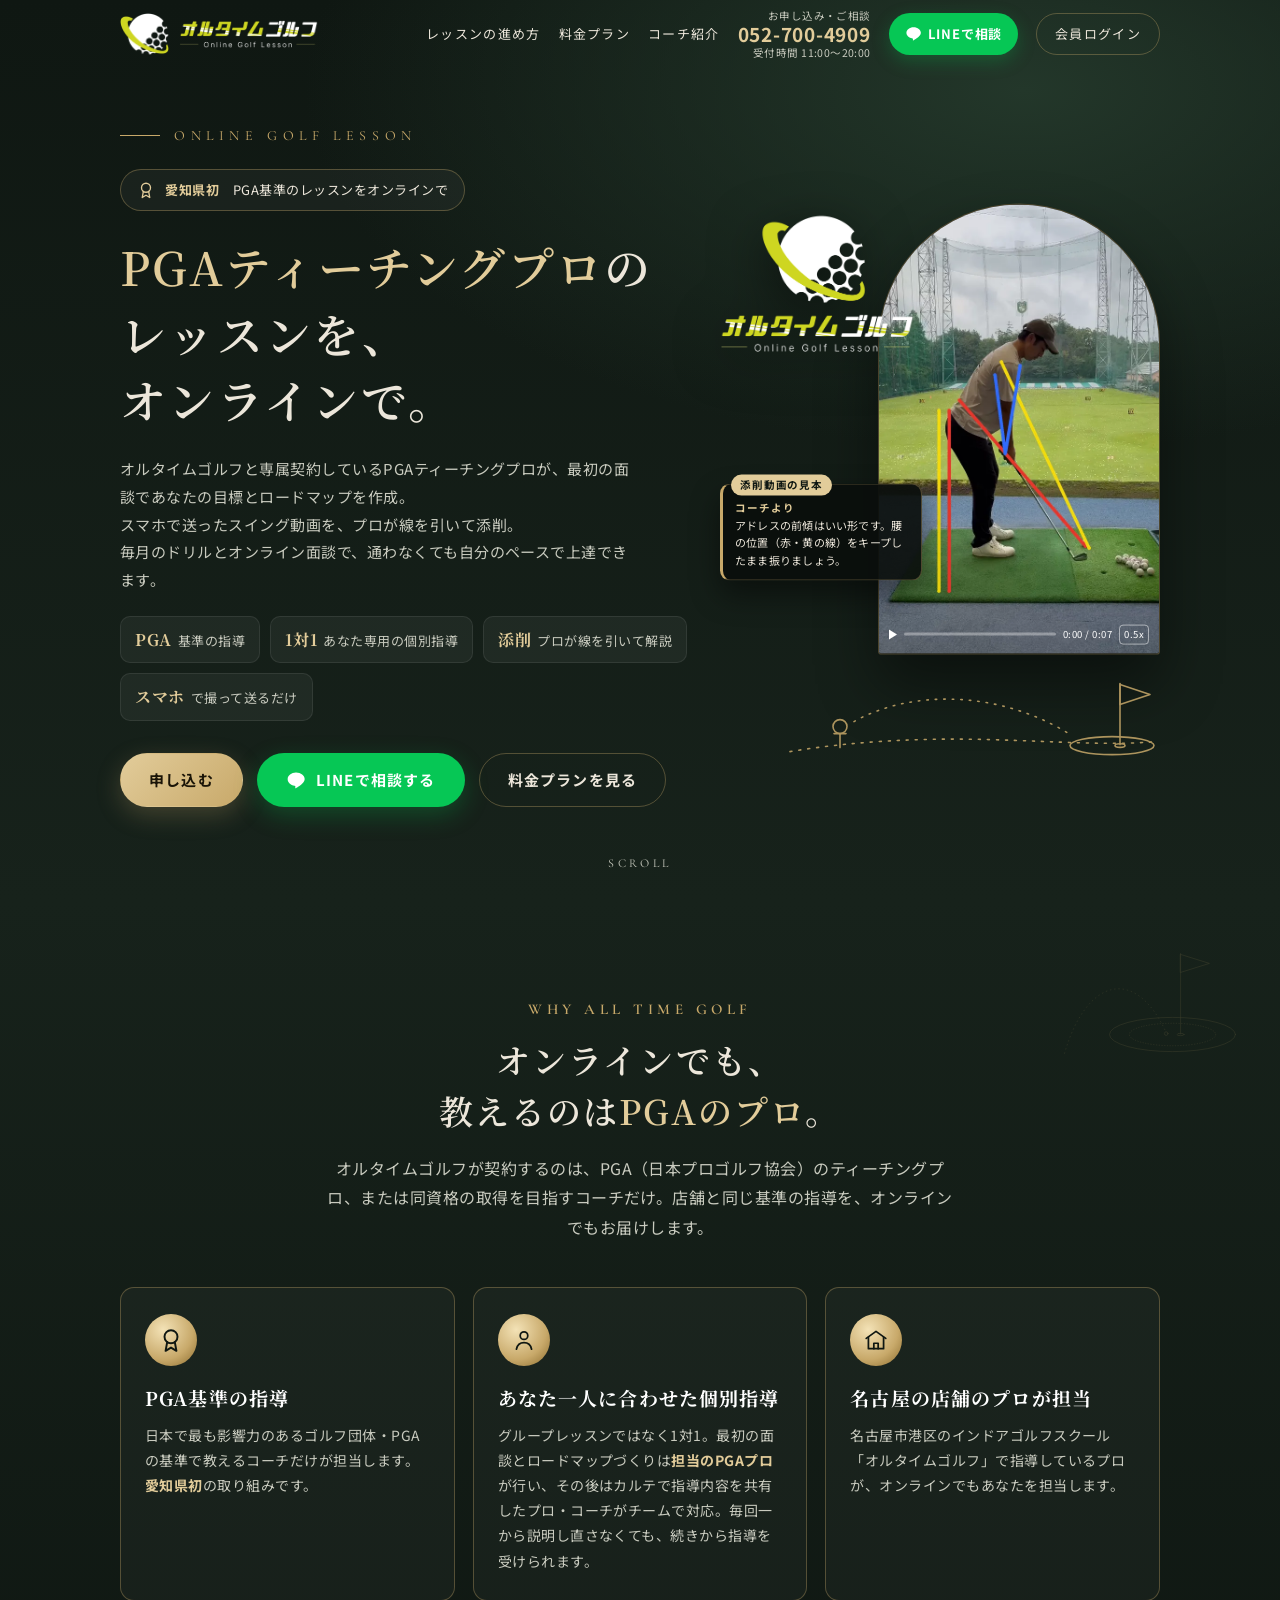
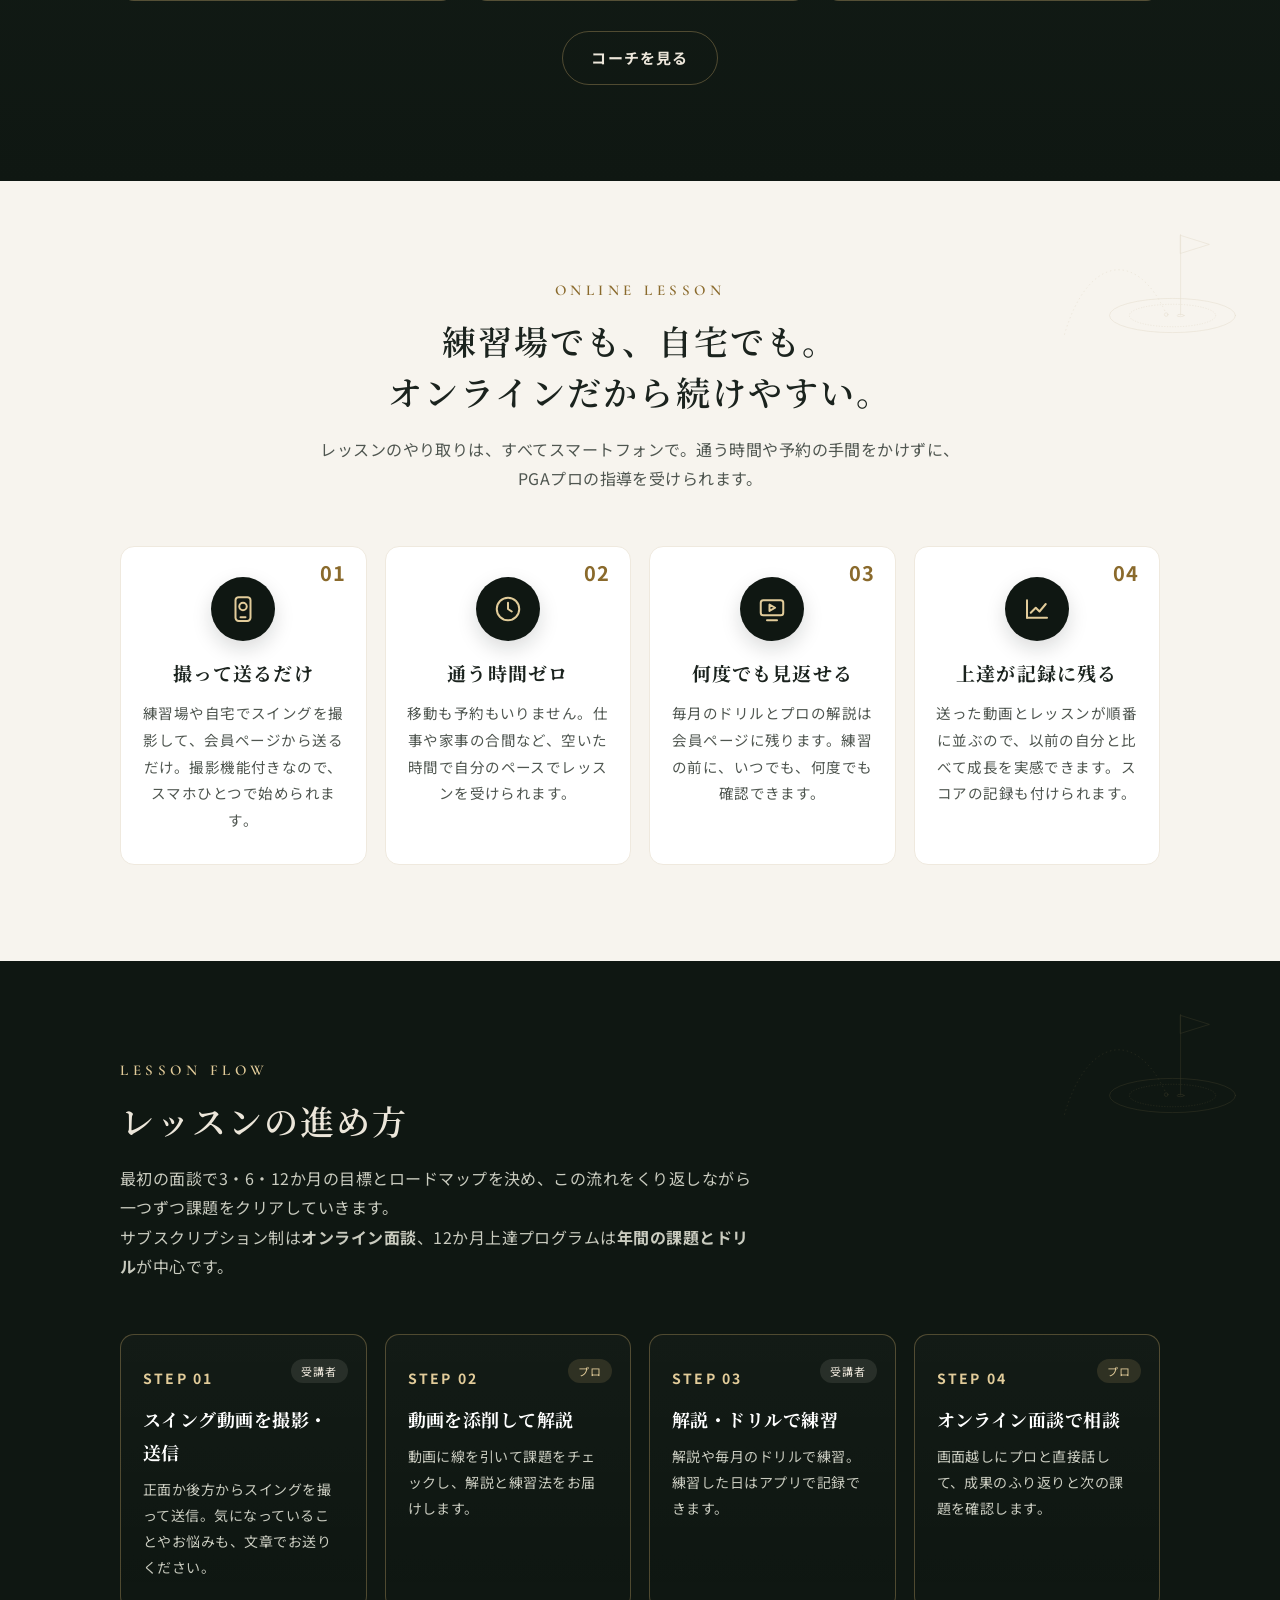
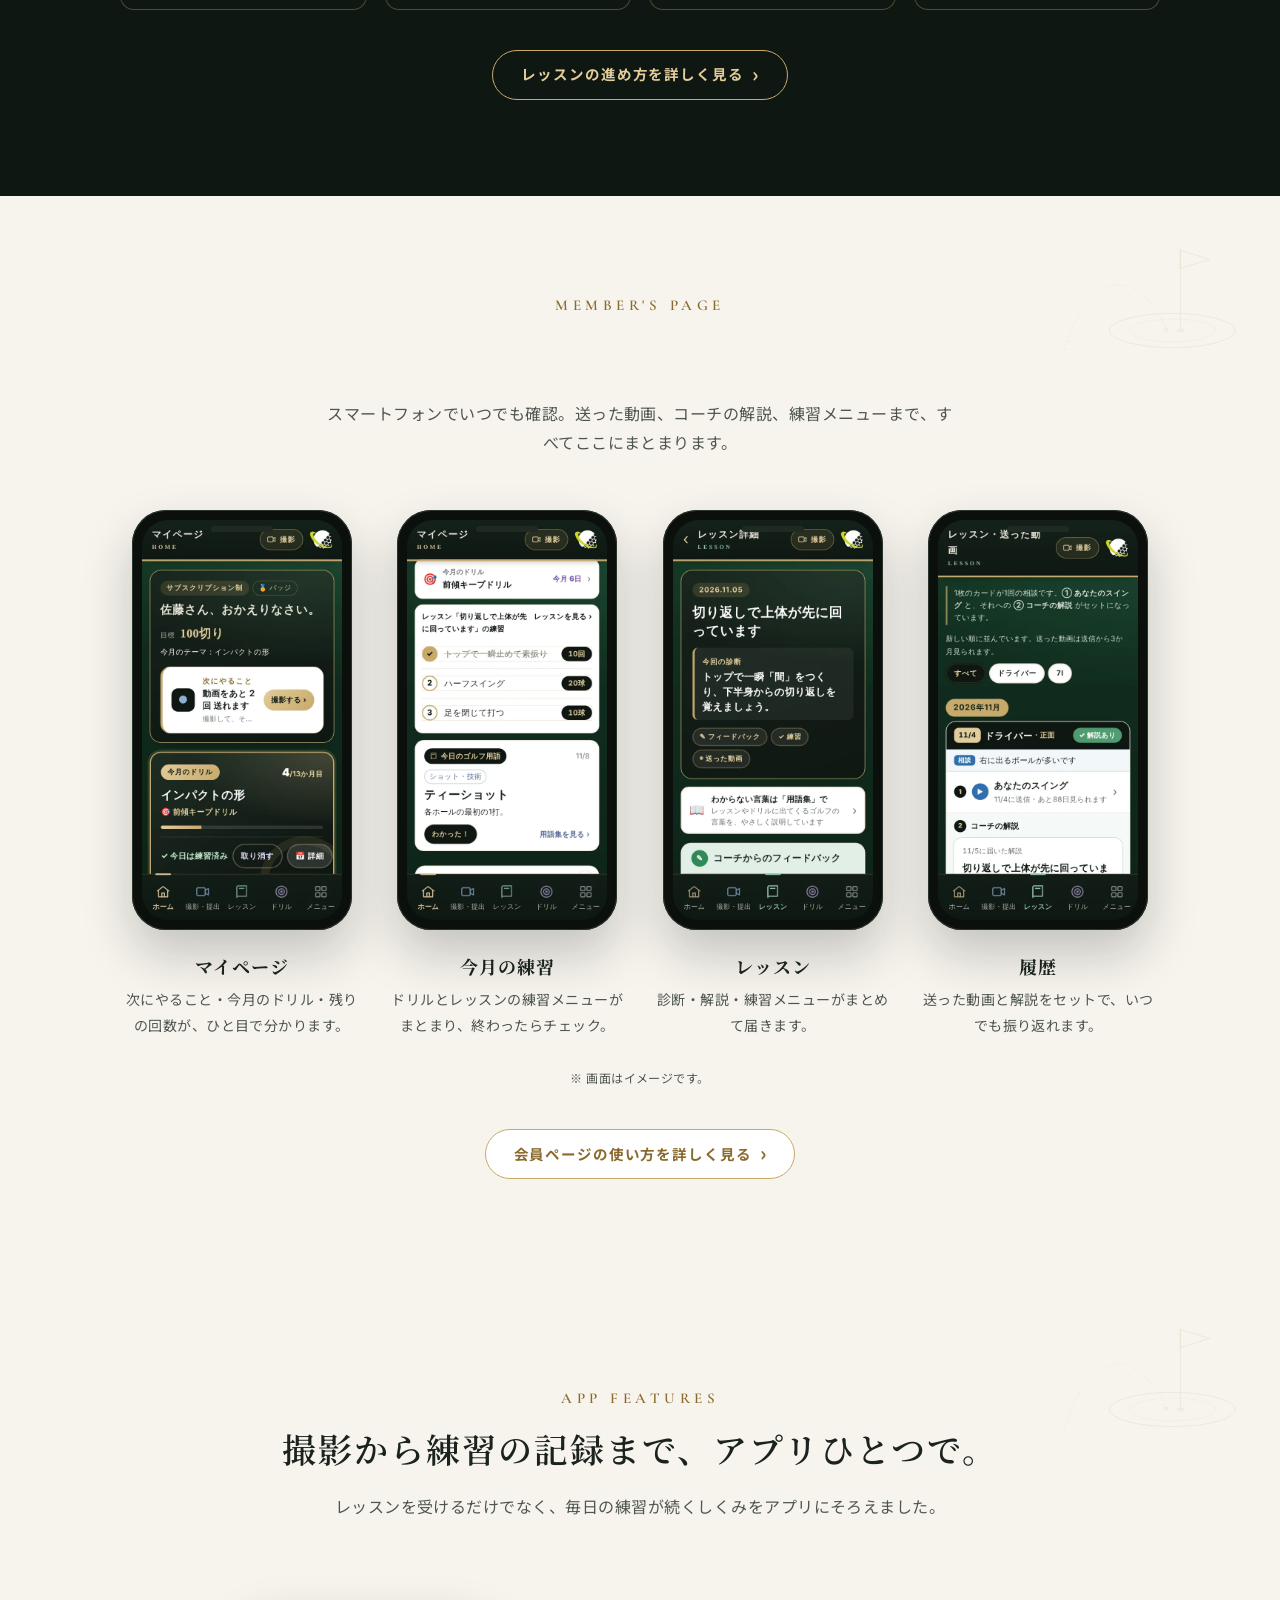
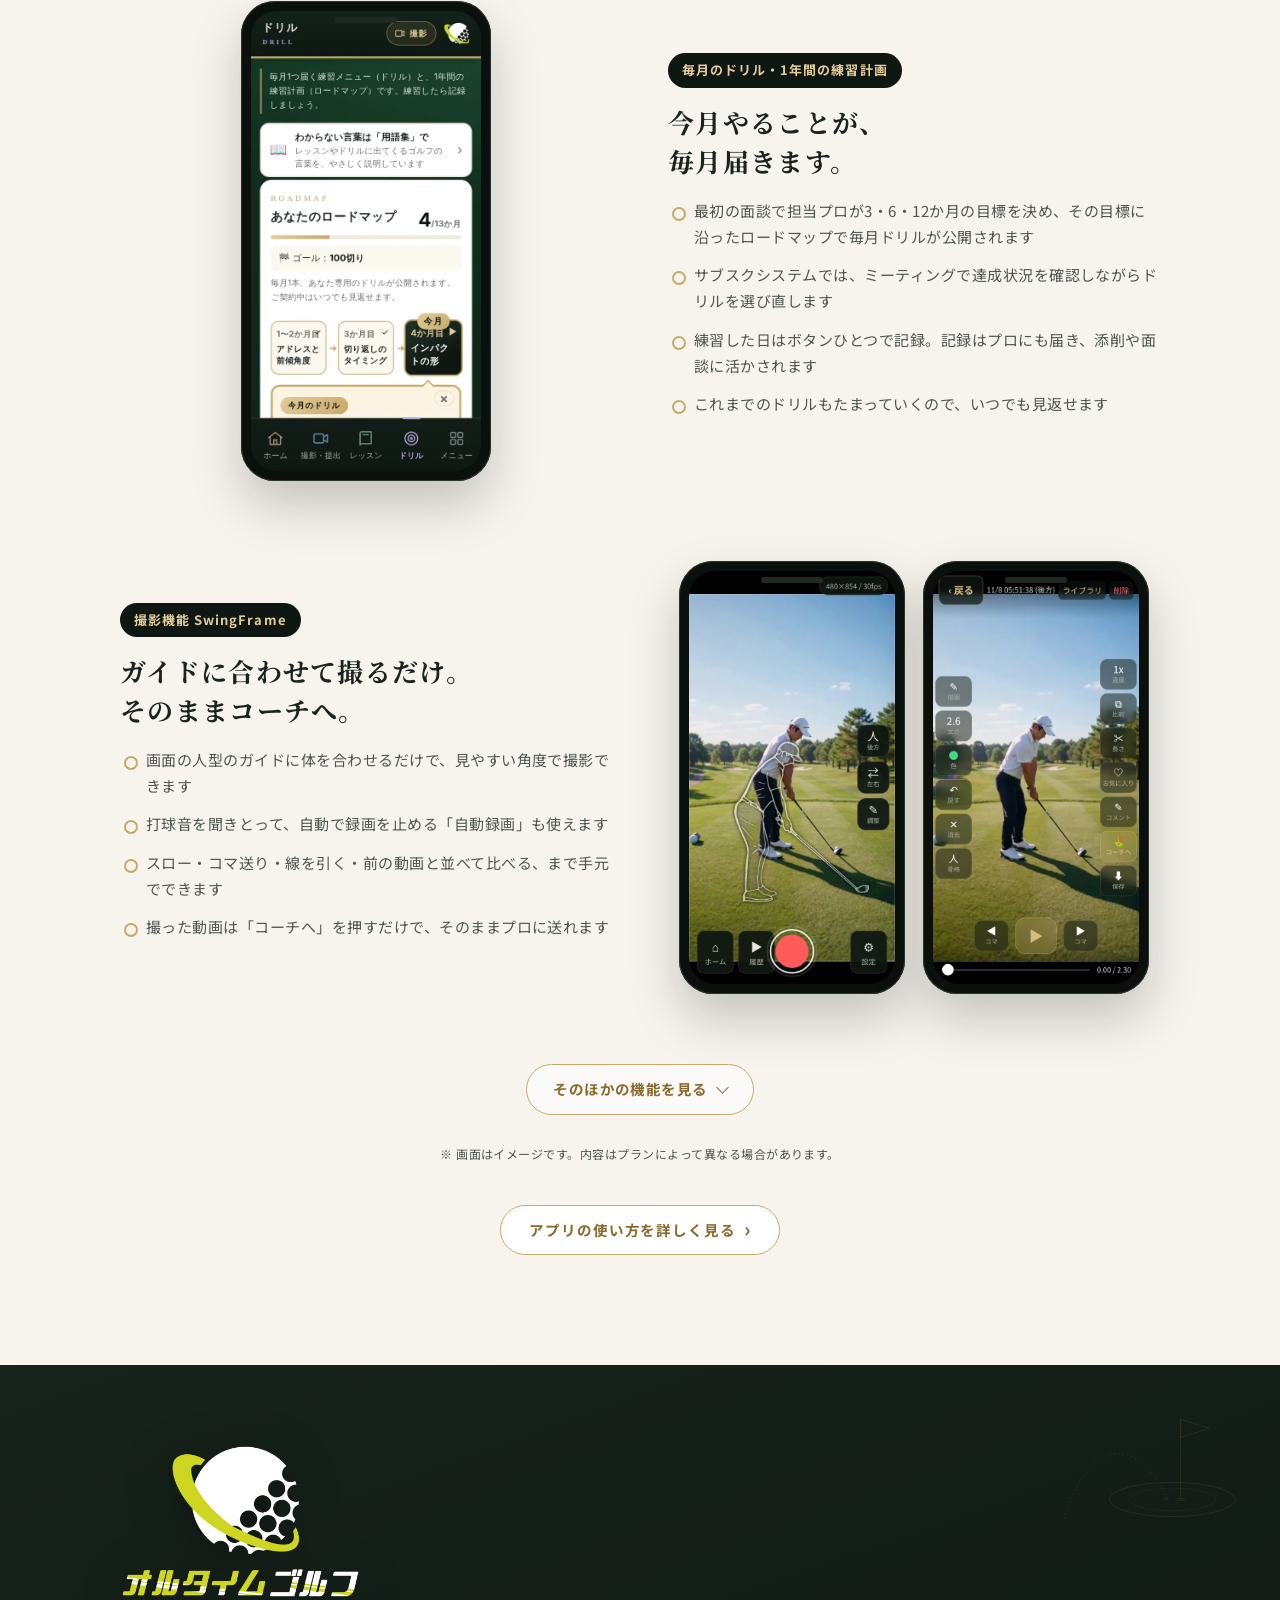
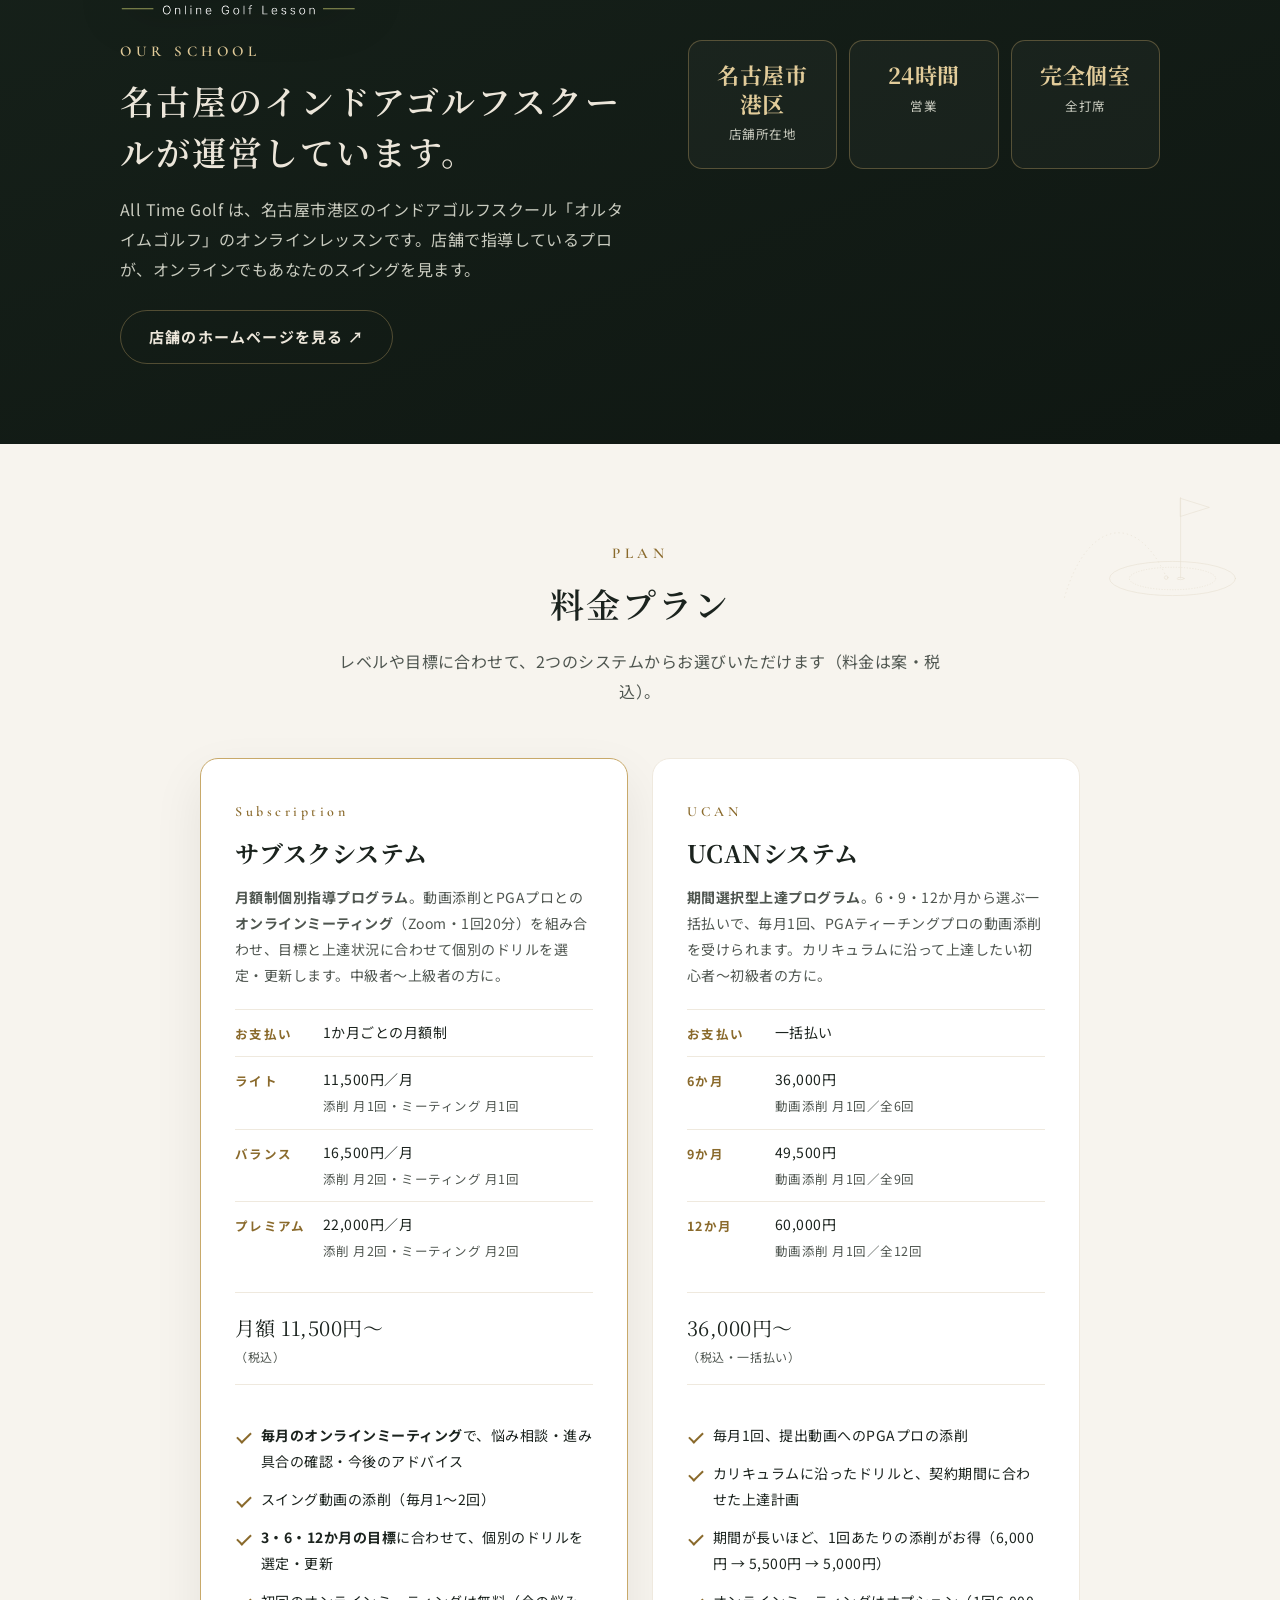
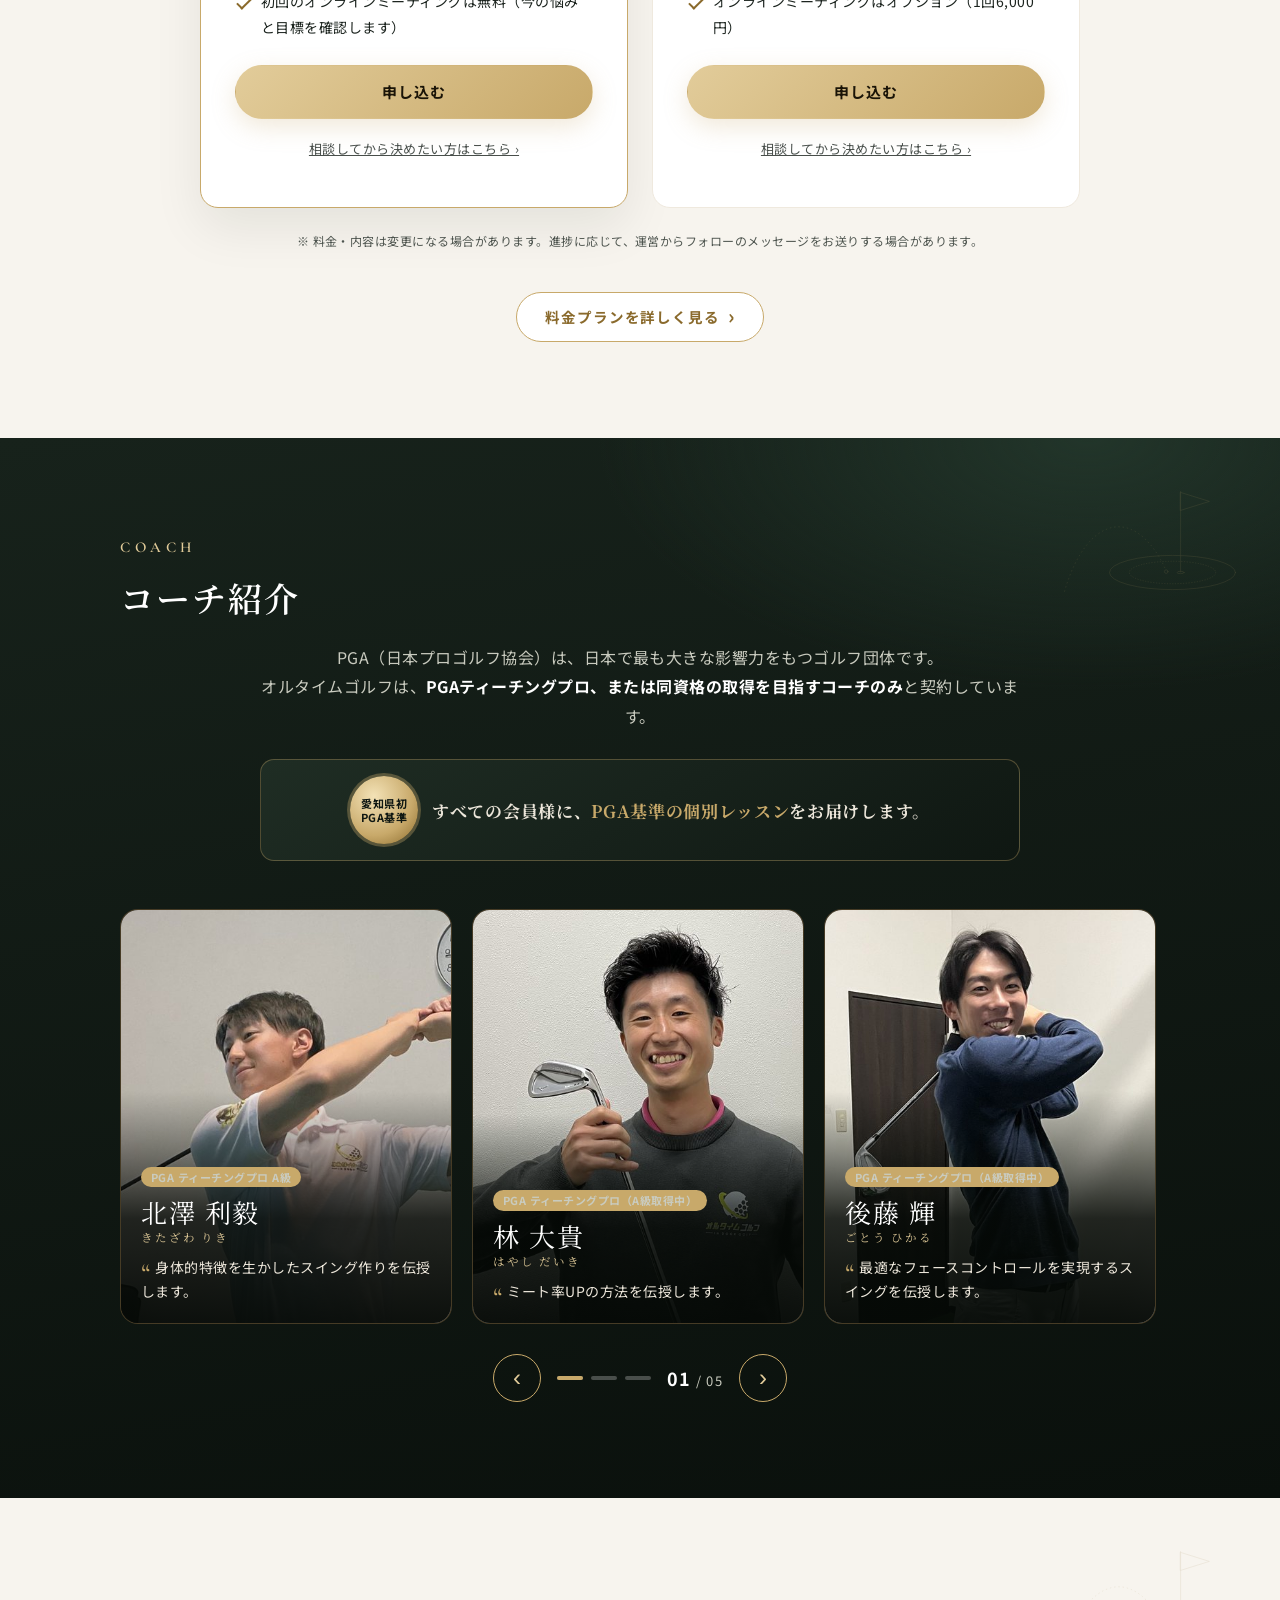
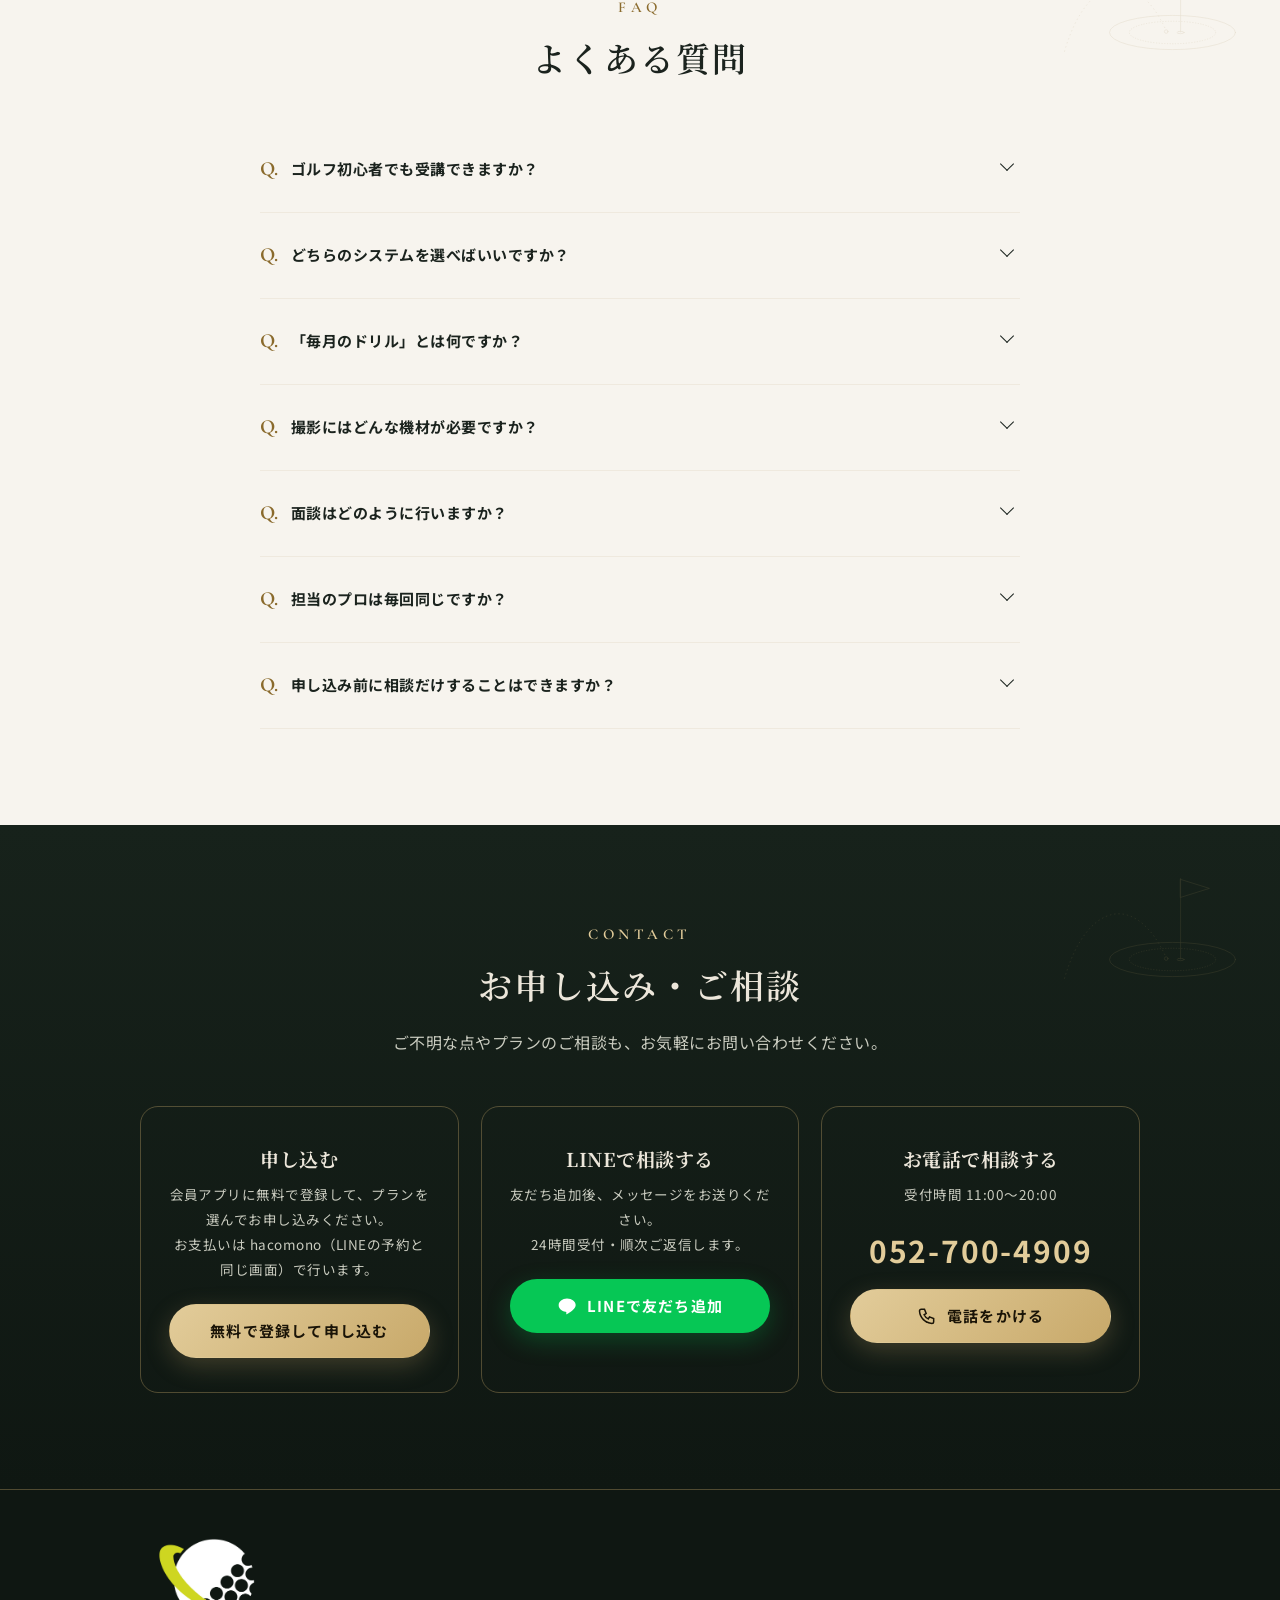
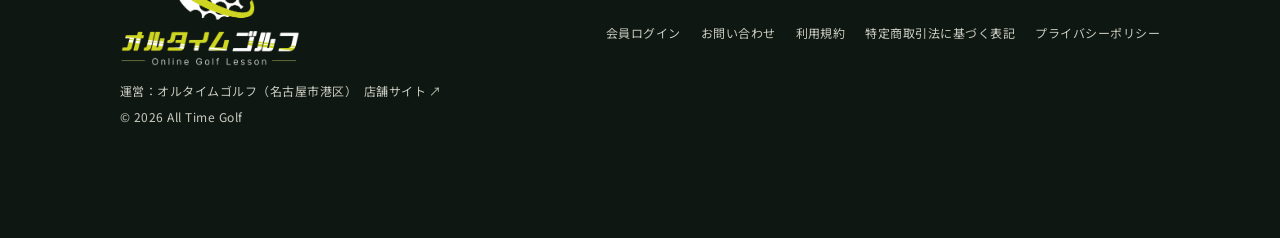
==== commit 12190f43: "料金表（案）を反映：サブスクシステム（ライト・バランス・プレミアム）とUCANシステム（6・9・12か月） - アプリ：プラン名・料金（税込）・回数、プラン画面のくらべ表をシステムごとに分け、カードも" ====
--- a/index.html
+++ b/index.html
@@ -201,7 +201,7 @@
           <h3>今月やることが、<br>毎月届きます。</h3>
           <ul class="af-list">
             <li>最初の面談で担当プロが3・6・12か月の目標を決め、その目標に沿ったロードマップで毎月ドリルが公開されます</li>
-            <li>サブスクリプション制では、面談で達成状況を確認しながらドリルを選び直します</li>
+            <li>サブスクシステムでは、ミーティングで達成状況を確認しながらドリルを選び直します</li>
                         <li>練習した日はボタンひとつで記録。記録はプロにも届き、添削や面談に活かされます</li>
             <li>これまでのドリルもたまっていくので、いつでも見返せます</li>
           </ul>
@@ -293,45 +293,44 @@
     <div class="wrap center">
       <p class="eyebrow reveal">Plan</p>
       <h2 class="h2 reveal">料金プラン</h2>
-      <p class="lead reveal">レベルや目標に合わせて、2つのプランからお選びいただけます。</p>
+      <p class="lead reveal">レベルや目標に合わせて、2つのシステムからお選びいただけます（料金は案・税込）。</p>
       <div class="plans">
         <div class="plan featured reveal">
           <div class="en">Subscription</div>
-          <h3>サブスクリプション制</h3>
-          <p class="plan-lead">PGAプロとの<b>オンライン面談</b>（Zoom・1回20分のビデオ通話）が中心。3・6・12か月の目標に合わせて選び直す<b>毎月のドリル</b>と動画の添削で、継続的に上達します。</p>
+          <h3>サブスクシステム</h3>
+          <p class="plan-lead"><b>月額制個別指導プログラム</b>。動画添削とPGAプロとの<b>オンラインミーティング</b>（Zoom・1回20分）を組み合わせ、目標と上達状況に合わせて個別のドリルを選定・更新します。中級者〜上級者の方に。</p>
           <dl class="spec">
             <div><dt>お支払い</dt><dd>1か月ごとの月額制</dd></div>
-            <div><dt>コース</dt><dd>面談1回＋添削1回<br>面談1回＋添削2回<br>面談2回＋添削2回<br><span>（いずれも毎月）</span></dd></div>
+            <div><dt>ライト</dt><dd>11,500円／月<br><span>添削 月1回・ミーティング 月1回</span></dd></div>
+            <div><dt>バランス</dt><dd>16,500円／月<br><span>添削 月2回・ミーティング 月1回</span></dd></div>
+            <div><dt>プレミアム</dt><dd>22,000円／月<br><span>添削 月2回・ミーティング 月2回</span></dd></div>
           </dl>
-          <div class="price">月額 11,500円〜<small>梅 11,500円・竹 17,000円・松 23,000円（1か月あたり）</small></div>
+          <div class="price">月額 11,500円〜<small>（税込）</small></div>
           <ul class="plan-items">
-            <li><b>毎月のオンライン面談</b>で、悩み相談・進み具合の確認・今後のアドバイス</li>
+            <li><b>毎月のオンラインミーティング</b>で、悩み相談・進み具合の確認・今後のアドバイス</li>
             <li>スイング動画の添削（毎月1〜2回）</li>
-            <li>面談と添削の回数で、3つのコースから選べる</li>
-            <li><b>3・6・12か月の目標</b>に沿ったロードマップで毎月ドリルを公開（達成状況に合わせて選び直し）</li>
-            <li>初回のオンライン面談は無料（今の悩みと目標を確認します）</li>
+            <li><b>3・6・12か月の目標</b>に合わせて、個別のドリルを選定・更新</li>
+            <li>初回のオンラインミーティングは無料（今の悩みと目標を確認します）</li>
           </ul>
           <a class="btn btn-gold" data-apply href="app/#/signup">申し込む</a>
           <a class="plan-ask-link" href="#contact">相談してから決めたい方はこちら ›</a>
         </div>
         <div class="plan reveal">
-          <div class="en">12-Month Program</div>
-          <h3>12か月上達プログラム</h3>
-          <p class="plan-lead"><b>毎月の課題動画と練習ドリル</b>で、年間のカリキュラムを順番に進める通信教育型。月ごとの課題をクリアしながら、12か月で体系的に上達します。</p>
+          <div class="en">UCAN</div>
+          <h3>UCANシステム</h3>
+          <p class="plan-lead"><b>期間選択型上達プログラム</b>。6・9・12か月から選ぶ一括払いで、毎月1回、PGAティーチングプロの動画添削を受けられます。カリキュラムに沿って上達したい初心者〜初級者の方に。</p>
           <dl class="spec">
-            <div><dt>期間</dt><dd>12か月</dd></div>
             <div><dt>お支払い</dt><dd>一括払い</dd></div>
-            <div><dt>毎月</dt><dd>課題動画と練習ドリル</dd></div>
-            <div><dt>添削</dt><dd>月1回の動画添削</dd></div>
-            <div><dt>面談</dt><dd>オプション（1回6,000円）<br><span>年4回程度がおすすめ</span></dd></div>
+            <div><dt>6か月</dt><dd>36,000円<br><span>動画添削 月1回／全6回</span></dd></div>
+            <div><dt>9か月</dt><dd>49,500円<br><span>動画添削 月1回／全9回</span></dd></div>
+            <div><dt>12か月</dt><dd>60,000円<br><span>動画添削 月1回／全12回</span></dd></div>
           </dl>
-          <div class="price">69,800円<small>12か月・一括払い</small></div>
+          <div class="price">36,000円〜<small>（税込・一括払い）</small></div>
           <ul class="plan-items">
-            <li><b>毎月の課題動画と練習ドリル</b>（必要に応じて補足のドリルも）</li>
-            <li>月1回、提出動画へのPGAプロの添削</li>
-            <li>自分のペースで進められる（受講期限あり）</li>
-            <li>オンライン面談はオプション（1回6,000円・年4回程度がおすすめ）</li>
-            <li>12か月が終わったら、サブスクリプション制で続けられます</li>
+            <li>毎月1回、提出動画へのPGAプロの添削</li>
+            <li>カリキュラムに沿ったドリルと、契約期間に合わせた上達計画</li>
+            <li>期間が長いほど、1回あたりの添削がお得（6,000円 → 5,500円 → 5,000円）</li>
+            <li>オンラインミーティングはオプション（1回6,000円）</li>
           </ul>
           <a class="btn btn-gold" data-apply href="app/#/signup">申し込む</a>
           <a class="plan-ask-link" href="#contact">相談してから決めたい方はこちら ›</a>
@@ -412,8 +411,8 @@
       <div class="faq-list reveal">
         <details><summary>ゴルフ初心者でも受講できますか？</summary>
           <p>はい。ゴルフを始めたばかりの方も受講いただけます。今のレベルや目標をうかがって、合うプランをご案内します。</p></details>
-        <details><summary>どちらのプランを選べばいいですか？</summary>
-          <p>「サブスクリプション制」は、プロとのオンライン面談と動画の添削で、課題を整理しながら継続的に上達するプランです。「12か月上達プログラム」は、年間のカリキュラムに沿って毎月の課題とドリルで進めるプランです。迷ったらお気軽にご相談ください。</p></details>
+        <details><summary>どちらのシステムを選べばいいですか？</summary>
+          <p>「サブスクシステム」は、動画の添削とプロとのオンラインミーティングで、個別の目標に合わせて上達する月額制のプランです（中級者〜上級者向け）。「UCANシステム」は、6・9・12か月から期間を選び、カリキュラムに沿って毎月の動画添削で進めるプランです（初心者〜初級者向け）。迷ったらお気軽にご相談ください。</p></details>
         <details><summary>「毎月のドリル」とは何ですか？</summary>
           <p>上達のための練習メニュー（動画つき）です。最初の面談で担当プロが決めた3・6・12か月の目標に沿って、毎月ロードマップで公開されます。サブスクリプション制は面談で達成状況を確認しながら選び直し、12か月上達プログラムは年間のカリキュラムに沿って進みます。</p></details>
         <details><summary>撮影にはどんな機材が必要ですか？</summary>
--- a/assets/site.css
+++ b/assets/site.css
@@ -540,3 +540,4 @@
   .apply-bubble b{font-size:16px}
   .sticky-cta [data-apply]{display:none}
 }
+.cc-group{margin:40px 0 -16px;font-size:17px;color:var(--gold-deep)}
